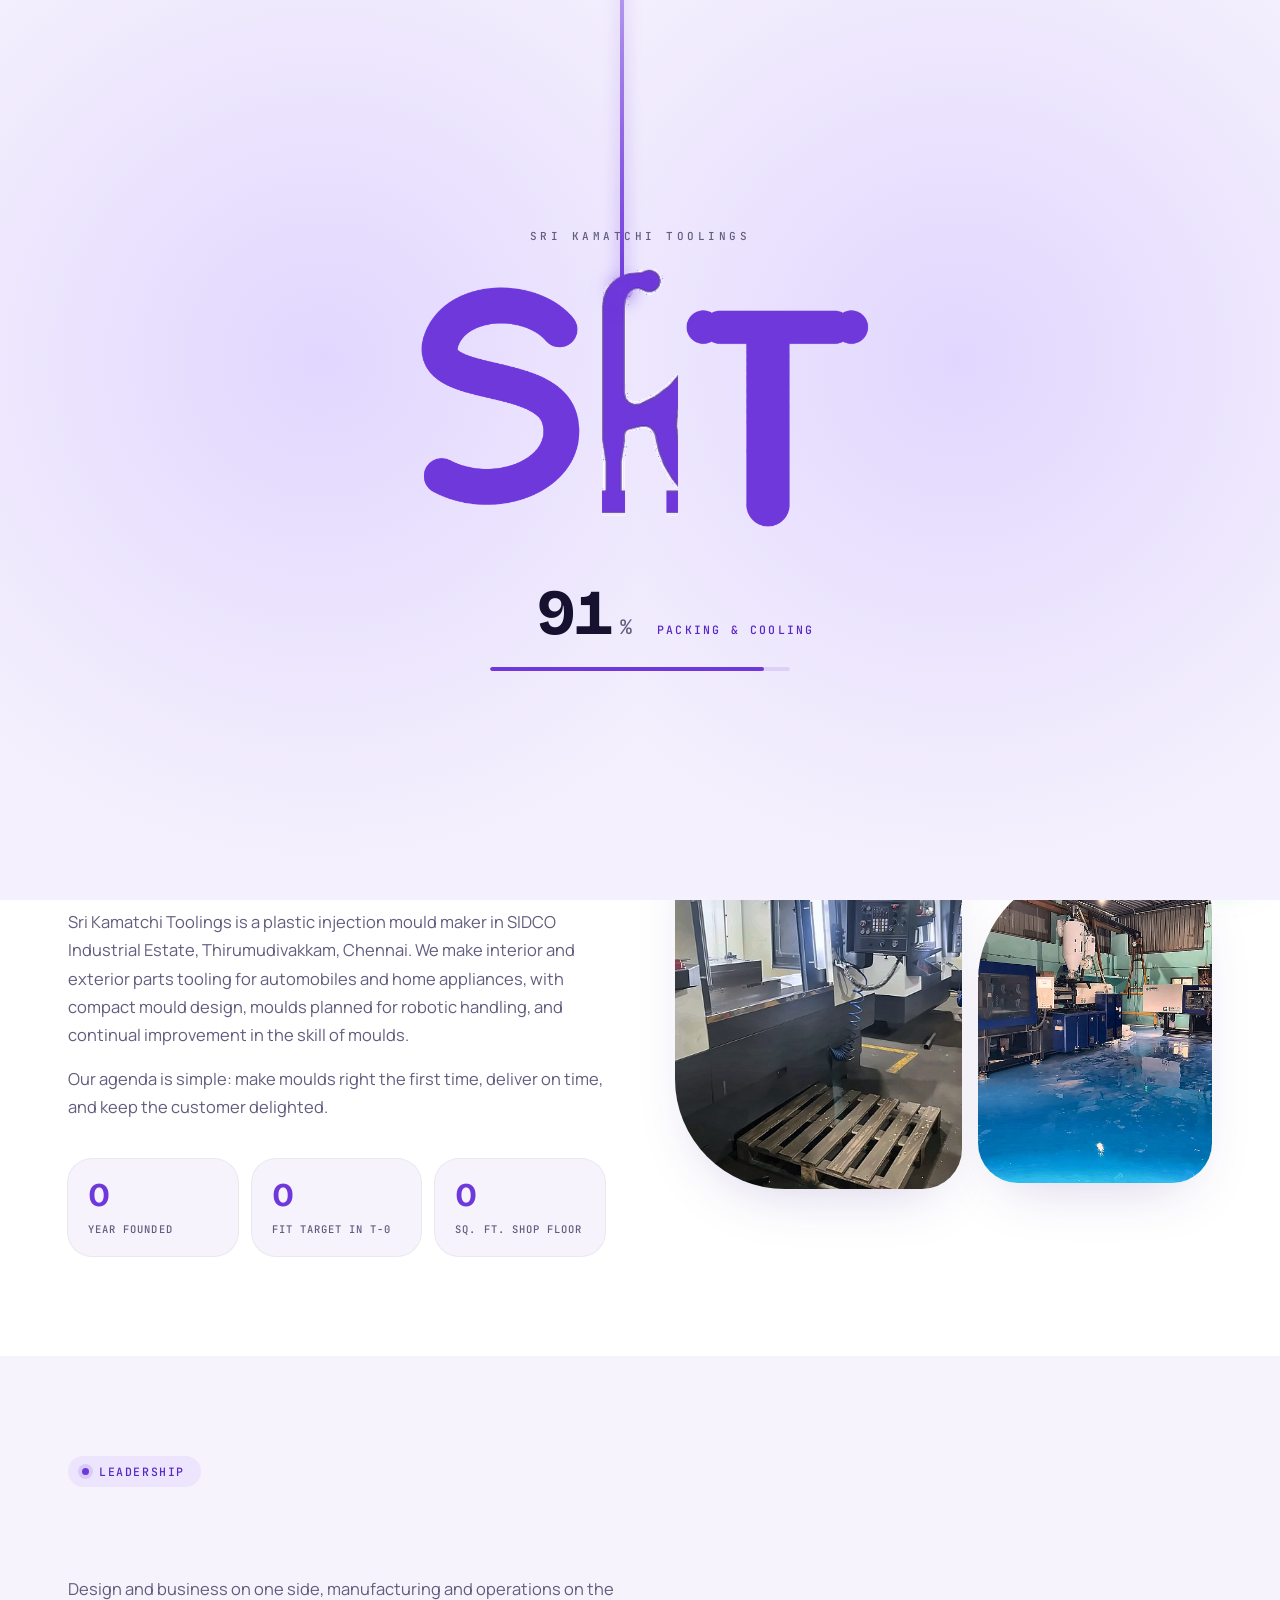
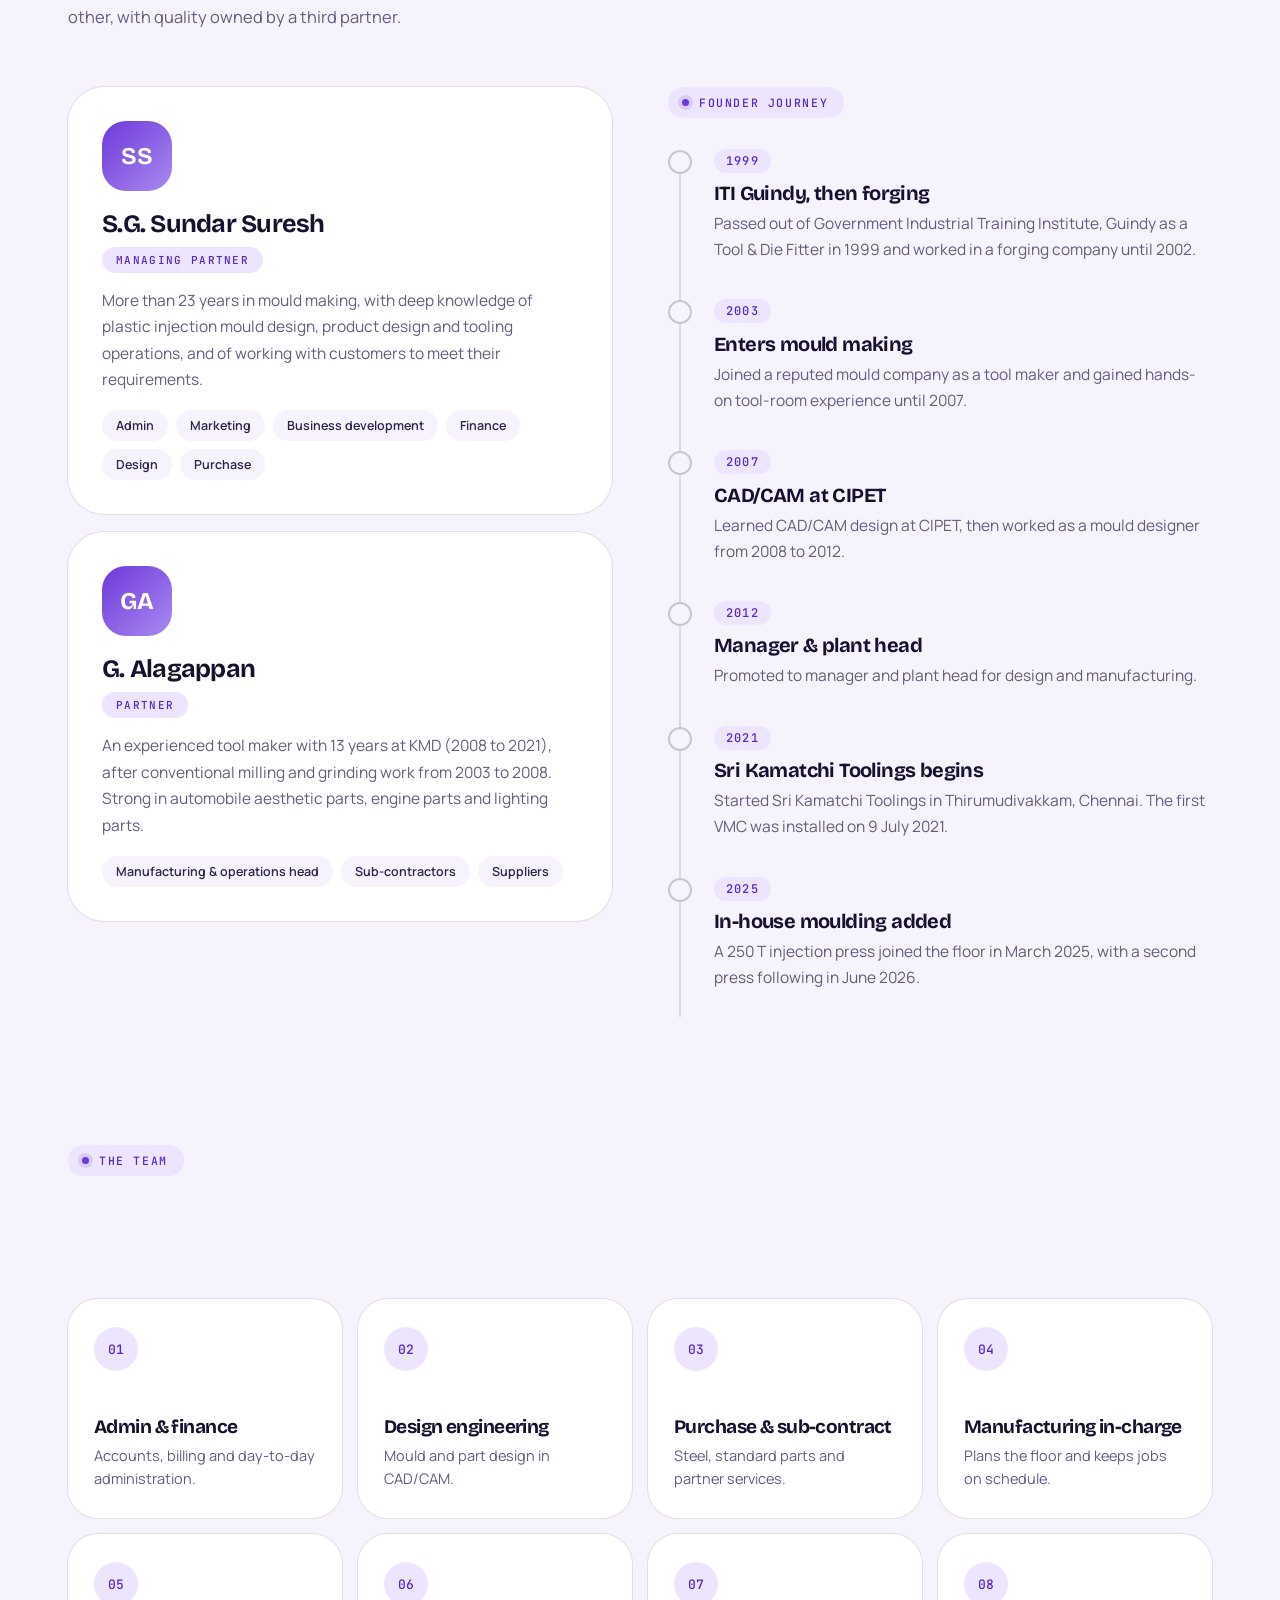
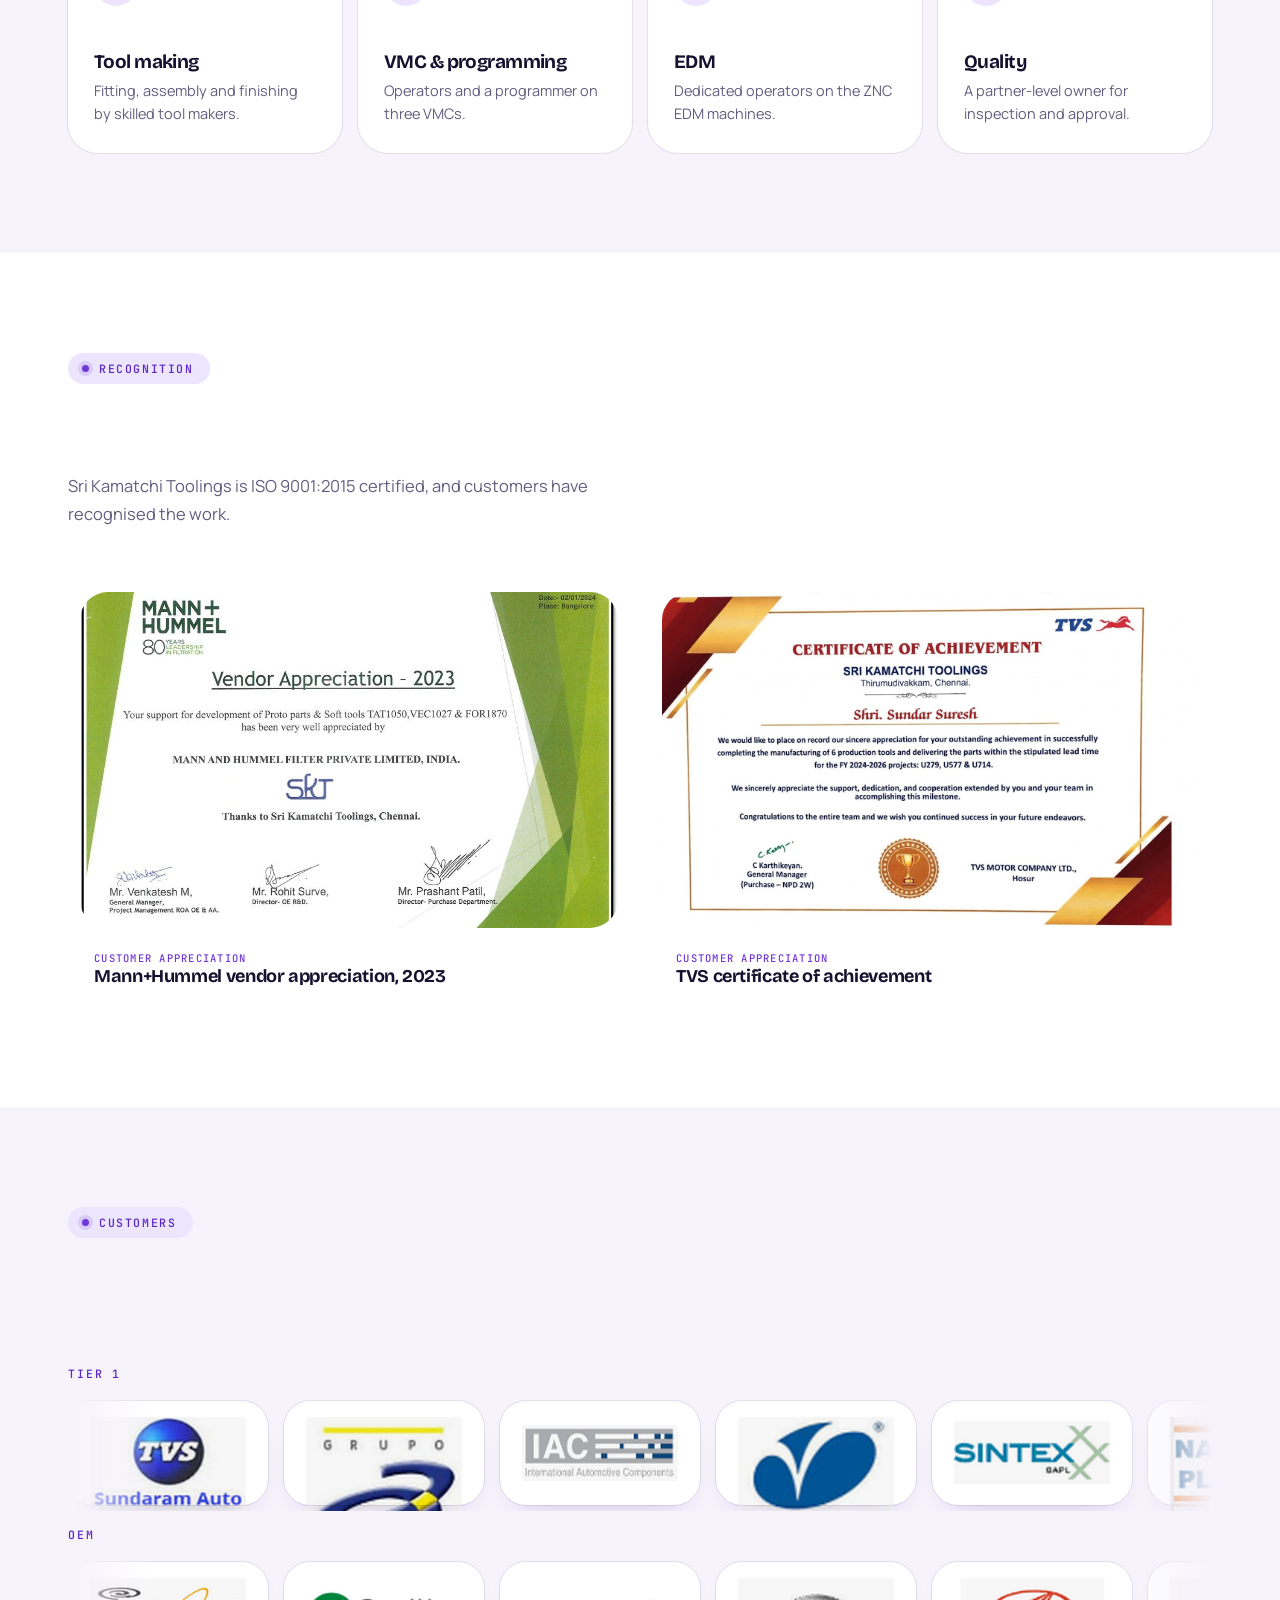
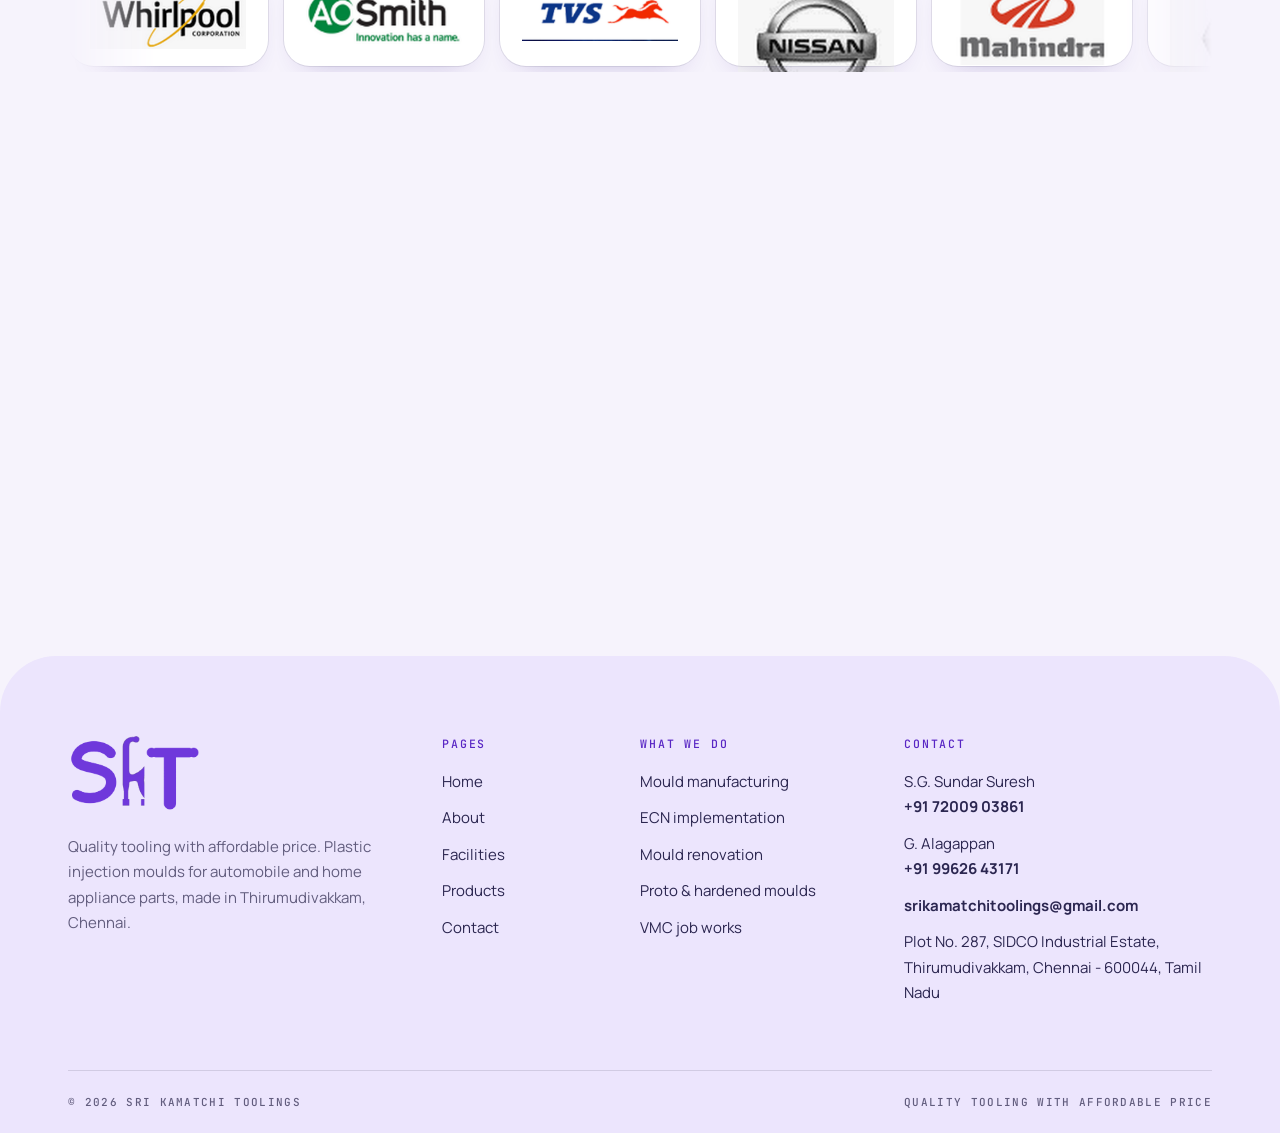
==== about.html @ cf25cf89 "update" ====
<!doctype html><html lang="en"><head><meta charset="utf-8"><meta name="viewport" content="width=device-width,initial-scale=1"><title>About | Sri Kamatchi Toolings</title><meta name="description" content="Meet the partners behind Sri Kamatchi Toolings, a plastic injection mould maker in Thirumudivakkam, Chennai, started in 2021."><meta name="theme-color" content="#f6f3fc"><link rel="icon" href="img/logo.png"><link rel="preload" href="fonts/bricolage.woff2" as="font" type="font/woff2" crossorigin><link rel="preload" href="fonts/manrope.woff2" as="font" type="font/woff2" crossorigin><script>document.documentElement.classList.add('js');try{if(sessionStorage.getItem('skt-seen')==='1')document.documentElement.classList.add('quick')}catch(e){}</script><link rel="stylesheet" href="css/style.css?v=3"></head><body><div id="ld" aria-label="Loading"><div class="lh l"></div><div class="lh r"></div><div class="lc"><div><small>Sri Kamatchi Toolings</small><div class="lgo" aria-hidden="true"><img class="g0" src="img/logo.png" alt=""><img class="g1" src="img/logo.png" alt=""><img class="g2" src="img/logo.png" alt=""><i class="noz"></i></div><div class="rd"><b id="ldn">0</b><span>%</span><em id="ldst">Closing the mould</em></div><div class="bar"><i></i></div></div></div></div><header id="hd"><div class="hd"><a class="logo" href="index.html" aria-label="Sri Kamatchi Toolings home"><img src="img/logo.png" alt="SKT logo" width="67" height="40"><div><b>Sri Kamatchi Toolings</b><small>Plastic injection moulds</small></div></a><nav aria-label="Main"><i class="pill"></i><a href="index.html">Home</a><a href="about.html" class="on">About</a><a href="facilities.html">Facilities</a><a href="products.html">Products</a><a href="contact.html">Contact</a></nav><a class="hcall" href="tel:+917200903861" aria-label="Call +91 72009 03861"><svg viewBox="0 0 24 24" fill="none" stroke="currentColor" stroke-width="1.8" stroke-linecap="round" stroke-linejoin="round" aria-hidden="true"><path d="M22 16.9v3a2 2 0 0 1-2.2 2 19.8 19.8 0 0 1-8.6-3.1 19.5 19.5 0 0 1-6-6A19.8 19.8 0 0 1 2.1 4.2 2 2 0 0 1 4.1 2h3a2 2 0 0 1 2 1.7c.1 1 .4 1.9.7 2.8a2 2 0 0 1-.5 2.1L8 9.9a16 16 0 0 0 6 6l1.3-1.3a2 2 0 0 1 2.1-.4c.9.3 1.8.6 2.8.7a2 2 0 0 1 1.7 2z"/></svg><span>72009 03861</span></a><button class="bg" aria-label="Menu" aria-expanded="false"><i></i><i></i></button></div></header><div id="mm"><a class="mi" href="index.html">Home</a><a class="mi on" href="about.html">About</a><a class="mi" href="facilities.html">Facilities</a><a class="mi" href="products.html">Products</a><a class="mi" href="contact.html">Contact</a><div class="mf">Call <a href="tel:+917200903861">+91 72009 03861</a><br><a href="mailto:srikamatchitoolings@gmail.com">srikamatchitoolings@gmail.com</a></div></div><section class="ph"><div class="wrap"><div><div class="crumb"><a href="index.html">Home</a> / About</div><h1>Tool makers who care about <span class="hl">the first shot.</span></h1><p>Our vision, mission and the people behind every mould.</p></div><div class="p3d" data-scene="mould" aria-hidden="true"></div></div></section><section class="s paper"><div class="wrap two"><div><div class="eb">Who we are</div><h2>Quality tooling with <span class="hl">affordable price.</span></h2><p class="sub">Sri Kamatchi Toolings is a plastic injection mould maker in SIDCO Industrial Estate, Thirumudivakkam, Chennai. We make interior and exterior parts tooling for automobiles and home appliances, with compact mould design, moulds planned for robotic handling, and continual improvement in the skill of moulds.</p><p class="sub">Our agenda is simple: make moulds right the first time, deliver on time, and keep the customer delighted.</p><div class="nums"><div><b data-n="2021">0</b><span>Year founded</span></div><div><b data-n="90" data-s="%">0</b><span>Fit target in T-0</span></div><div><b data-c="1" data-n="2200">0</b><span>Sq. ft. shop floor</span></div></div></div><div class="duo"><img alt="SKT shop floor" loading="lazy" src="img/floor1.jpg"/><img alt="Injection moulding shop floor" loading="lazy" src="img/inj-shop.jpg"/></div></div></section><section class="s"><div class="wrap"><div class="sh"><div class="eb">Leadership</div><h2>Two partners, <span class="hl">one tool room</span></h2><p class="sub">Design and business on one side, manufacturing and operations on the other, with quality owned by a third partner.</p></div><div class="pg"><div><article class="pc"><div class="av">SS</div><h3>S.G. Sundar Suresh</h3><div class="rl">Managing Partner</div><p>More than 23 years in mould making, with deep knowledge of plastic injection mould design, product design and tooling operations, and of working with customers to meet their requirements.</p><div class="tags"><span>Admin</span><span>Marketing</span><span>Business development</span><span>Finance</span><span>Design</span><span>Purchase</span></div></article><article class="pc"><div class="av">GA</div><h3>G. Alagappan</h3><div class="rl">Partner</div><p>An experienced tool maker with 13 years at KMD (2008 to 2021), after conventional milling and grinding work from 2003 to 2008. Strong in automobile aesthetic parts, engine parts and lighting parts.</p><div class="tags"><span>Manufacturing &amp; operations head</span><span>Sub-contractors</span><span>Suppliers</span></div></article></div><div><div class="eb">Founder journey</div><div class="tm"><i class="fillb"></i><div class="ev"><small>1999</small><h4>ITI Guindy, then forging</h4><p>Passed out of Government Industrial Training Institute, Guindy as a Tool &amp; Die Fitter in 1999 and worked in a forging company until 2002.</p></div><div class="ev"><small>2003</small><h4>Enters mould making</h4><p>Joined a reputed mould company as a tool maker and gained hands-on tool-room experience until 2007.</p></div><div class="ev"><small>2007</small><h4>CAD/CAM at CIPET</h4><p>Learned CAD/CAM design at CIPET, then worked as a mould designer from 2008 to 2012.</p></div><div class="ev"><small>2012</small><h4>Manager &amp; plant head</h4><p>Promoted to manager and plant head for design and manufacturing.</p></div><div class="ev"><small>2021</small><h4>Sri Kamatchi Toolings begins</h4><p>Started Sri Kamatchi Toolings in Thirumudivakkam, Chennai. The first VMC was installed on 9 July 2021.</p></div><div class="ev"><small>2025</small><h4>In-house moulding added</h4><p>A 250 T injection press joined the floor in March 2025, with a second press following in June 2026.</p></div></div></div></div></div></section><section class="s" style="padding-top:20px"><div class="wrap"><div class="sh2"><div><div class="eb">The team</div><h2>Key roles that <span class="hl">run the floor</span></h2></div></div><div class="roles"><article class="role"><b>01</b><h4>Admin &amp; finance</h4><p>Accounts, billing and day-to-day administration.</p></article><article class="role"><b>02</b><h4>Design engineering</h4><p>Mould and part design in CAD/CAM.</p></article><article class="role"><b>03</b><h4>Purchase &amp; sub-contract</h4><p>Steel, standard parts and partner services.</p></article><article class="role"><b>04</b><h4>Manufacturing in-charge</h4><p>Plans the floor and keeps jobs on schedule.</p></article><article class="role"><b>05</b><h4>Tool making</h4><p>Fitting, assembly and finishing by skilled tool makers.</p></article><article class="role"><b>06</b><h4>VMC &amp; programming</h4><p>Operators and a programmer on three VMCs.</p></article><article class="role"><b>07</b><h4>EDM</h4><p>Dedicated operators on the ZNC EDM machines.</p></article><article class="role"><b>08</b><h4>Quality</h4><p>A partner-level owner for inspection and approval.</p></article></div></div></section><section class="s paper"><div class="wrap"><div class="sh2"><div><div class="eb">Recognition</div><h2>Certified &amp; <span class="hl">appreciated</span></h2><p class="sub">Sri Kamatchi Toolings is ISO 9001:2015 certified, and customers have recognised the work.</p></div></div><div class="certs"><figure class="cert" data-zoom="img/cert-mh.jpg" style="background:#fff;color:var(--ink)"><img alt="Mann+Hummel vendor appreciation 2023" loading="lazy" src="img/cert-mh.jpg"/><figcaption><small>Customer appreciation</small>Mann+Hummel vendor appreciation, 2023</figcaption></figure><figure class="cert" data-zoom="img/cert-tvs.jpg" style="background:#fff;color:var(--ink)"><img alt="TVS certificate of achievement" loading="lazy" src="img/cert-tvs.jpg"/><figcaption><small>Customer appreciation</small>TVS certificate of achievement</figcaption></figure></div></div></section><section class="s"><div class="wrap"><div class="sh"><div class="eb">Customers</div><h2>Worked with <span class="hl">Tier 1 &amp; OEM</span></h2></div><div class="tier">Tier 1</div><div aria-label="Customer logos" class="lgm r"><div class="lgt"><div class="hf"><div class="lg"><img alt="TVS Sundaram Auto Component" loading="lazy" src="img/c_tvs.png"/></div><div class="lg"><img alt="Grupo Antolin" loading="lazy" src="img/c_antolin.png"/></div><div class="lg"><img alt="International Automotive Components" loading="lazy" src="img/c_iac.png"/></div><div class="lg"><img alt="Varroc" loading="lazy" src="img/c_varroc.png"/></div><div class="lg"><img alt="Sintex" loading="lazy" src="img/c_sintex.png"/></div><div class="lg"><img alt="National Plastics" loading="lazy" src="img/c_national-plastics.png"/></div><div class="lg"><img alt="TVS Sundaram Auto Component" loading="lazy" src="img/c_tvs.png"/></div><div class="lg"><img alt="Grupo Antolin" loading="lazy" src="img/c_antolin.png"/></div><div class="lg"><img alt="International Automotive Components" loading="lazy" src="img/c_iac.png"/></div><div class="lg"><img alt="Varroc" loading="lazy" src="img/c_varroc.png"/></div><div class="lg"><img alt="Sintex" loading="lazy" src="img/c_sintex.png"/></div><div class="lg"><img alt="National Plastics" loading="lazy" src="img/c_national-plastics.png"/></div></div><div aria-hidden="true" class="hf"><div class="lg"><img alt="TVS Sundaram Auto Component" loading="lazy" src="img/c_tvs.png"/></div><div class="lg"><img alt="Grupo Antolin" loading="lazy" src="img/c_antolin.png"/></div><div class="lg"><img alt="International Automotive Components" loading="lazy" src="img/c_iac.png"/></div><div class="lg"><img alt="Varroc" loading="lazy" src="img/c_varroc.png"/></div><div class="lg"><img alt="Sintex" loading="lazy" src="img/c_sintex.png"/></div><div class="lg"><img alt="National Plastics" loading="lazy" src="img/c_national-plastics.png"/></div><div class="lg"><img alt="TVS Sundaram Auto Component" loading="lazy" src="img/c_tvs.png"/></div><div class="lg"><img alt="Grupo Antolin" loading="lazy" src="img/c_antolin.png"/></div><div class="lg"><img alt="International Automotive Components" loading="lazy" src="img/c_iac.png"/></div><div class="lg"><img alt="Varroc" loading="lazy" src="img/c_varroc.png"/></div><div class="lg"><img alt="Sintex" loading="lazy" src="img/c_sintex.png"/></div><div class="lg"><img alt="National Plastics" loading="lazy" src="img/c_national-plastics.png"/></div></div></div></div><div class="tier">OEM</div><div aria-label="Customer logos" class="lgm l"><div class="lgt"><div class="hf"><div class="lg"><img alt="Whirlpool" loading="lazy" src="img/c_whirlpool.png"/></div><div class="lg"><img alt="A. O. Smith" loading="lazy" src="img/c_aosmith.png"/></div><div class="lg"><img alt="TVS Motor" loading="lazy" src="img/c_tvs-horse.png"/></div><div class="lg"><img alt="Nissan" loading="lazy" src="img/c_nissan.png"/></div><div class="lg"><img alt="Mahindra" loading="lazy" src="img/c_mahindra.png"/></div><div class="lg"><img alt="Renault" loading="lazy" src="img/c_renault.png"/></div><div class="lg"><img alt="Whirlpool" loading="lazy" src="img/c_whirlpool.png"/></div><div class="lg"><img alt="A. O. Smith" loading="lazy" src="img/c_aosmith.png"/></div><div class="lg"><img alt="TVS Motor" loading="lazy" src="img/c_tvs-horse.png"/></div><div class="lg"><img alt="Nissan" loading="lazy" src="img/c_nissan.png"/></div><div class="lg"><img alt="Mahindra" loading="lazy" src="img/c_mahindra.png"/></div><div class="lg"><img alt="Renault" loading="lazy" src="img/c_renault.png"/></div></div><div aria-hidden="true" class="hf"><div class="lg"><img alt="Whirlpool" loading="lazy" src="img/c_whirlpool.png"/></div><div class="lg"><img alt="A. O. Smith" loading="lazy" src="img/c_aosmith.png"/></div><div class="lg"><img alt="TVS Motor" loading="lazy" src="img/c_tvs-horse.png"/></div><div class="lg"><img alt="Nissan" loading="lazy" src="img/c_nissan.png"/></div><div class="lg"><img alt="Mahindra" loading="lazy" src="img/c_mahindra.png"/></div><div class="lg"><img alt="Renault" loading="lazy" src="img/c_renault.png"/></div><div class="lg"><img alt="Whirlpool" loading="lazy" src="img/c_whirlpool.png"/></div><div class="lg"><img alt="A. O. Smith" loading="lazy" src="img/c_aosmith.png"/></div><div class="lg"><img alt="TVS Motor" loading="lazy" src="img/c_tvs-horse.png"/></div><div class="lg"><img alt="Nissan" loading="lazy" src="img/c_nissan.png"/></div><div class="lg"><img alt="Mahindra" loading="lazy" src="img/c_mahindra.png"/></div><div class="lg"><img alt="Renault" loading="lazy" src="img/c_renault.png"/></div></div></div></div></div></section><section class="s tight"><div class="wrap"><div class="cta rv"><img class="wm" src="img/logo.png" alt=""><div><h2>Have a part that needs a <span class="out">mould?</span></h2><p>Share your part drawing or sample. We will study it and come back with a compact, robot-ready mould plan.</p></div><div class="bts"><a class="btn wh" href="contact.html">Send an enquiry</a><a class="btn ow" href="tel:+917200903861">+91 72009 03861</a></div></div></div></section><footer><div class="wrap"><div class="fg"><div><a class="logo" href="index.html" aria-label="Sri Kamatchi Toolings home"><img src="img/logo.png" alt="SKT logo" width="131" height="78"></a><p>Quality tooling with affordable price. Plastic injection moulds for automobile and home appliance parts, made in Thirumudivakkam, Chennai.</p></div><div><h4>Pages</h4><ul><li><a href="index.html">Home</a></li><li><a href="about.html">About</a></li><li><a href="facilities.html">Facilities</a></li><li><a href="products.html">Products</a></li><li><a href="contact.html">Contact</a></li></ul></div><div><h4>What we do</h4><ul><li>Mould manufacturing</li><li>ECN implementation</li><li>Mould renovation</li><li>Proto &amp; hardened moulds</li><li>VMC job works</li></ul></div><div><h4>Contact</h4><ul><li>S.G. Sundar Suresh<br><a href="tel:+917200903861">+91 72009 03861</a></li><li>G. Alagappan<br><a href="tel:+919962643171">+91 99626 43171</a></li><li><a href="mailto:srikamatchitoolings@gmail.com">srikamatchitoolings@gmail.com</a></li><li>Plot No. 287, SIDCO Industrial Estate, Thirumudivakkam, Chennai - 600044, Tamil Nadu</li></ul></div></div><div class="fb"><span>&copy; 2026 SRI KAMATCHI TOOLINGS</span><span>QUALITY TOOLING WITH AFFORDABLE PRICE</span></div></div></footer><a class="wa" href="https://wa.me/917200903861" target="_blank" rel="noopener" aria-label="Chat on WhatsApp"><svg viewBox="0 0 24 24" aria-hidden="true"><path d="M20.5 3.5A11.8 11.8 0 0 0 12 0C5.4 0 .1 5.3.1 11.9c0 2.1.5 4.1 1.6 5.9L0 24l6.4-1.7a11.9 11.9 0 0 0 5.6 1.4c6.6 0 11.9-5.3 11.9-11.9 0-3.2-1.2-6.200-3.400-8.300zM12 21.700a9.900 9.900 0 0 1-5-1.400l-.4-.2-3.800 1 1-3.700-.2-.4A9.800 9.800 0 0 1 2.100 12C2.100 6.500 6.500 2.100 12 2.100c2.600 0 5.100 1 6.900 2.900a9.800 9.800 0 0 1 2.900 7c0 5.500-4.400 9.700-9.800 9.700zm5.400-7.300c-.3-.1-1.800-.9-2-1-.3-.1-.5-.1-.7.100-.2.300-.8 1-.9 1.200-.2.200-.3.200-.6.100-.3-.1-1.200-.4-2.300-1.400-.9-.8-1.400-1.700-1.600-2-.2-.3 0-.5.100-.6l.4-.5c.1-.2.200-.3.300-.5.100-.2 0-.4 0-.5l-.9-2.200c-.2-.6-.5-.5-.7-.5h-.6c-.2 0-.5.100-.8.400-.3.300-1 1-1 2.500s1.100 2.900 1.200 3.100c.1.200 2.100 3.200 5.100 4.500 1.800.8 2.500.8 3.400.7.600-.1 1.800-.7 2-1.400.3-.7.300-1.300.2-1.400-.1-.1-.3-.2-.6-.3z"/></svg></a><div id="lb"><span>CLOSE &times;</span><img alt=""></div><script src="js/main.js?v=3"></script><script src="js/three.min.js"></script><script src="js/pg3d.js?v=2"></script></body></html>
---- css/style.css ----
/* =====================================================================
   Sri Kamatchi Toolings  -  "Cavity & Core" design
   Soft lavender-white canvas, deep ink, and the real SKT logo purple.
   Self-hosted fonts: Bricolage Grotesque (headings), Manrope (text), JetBrains Mono (labels).
   No grid / box-pattern backgrounds anywhere.
   ===================================================================== */
@font-face{font-family:"Bricolage Grotesque";src:url(../fonts/bricolage.woff2) format("woff2");font-weight:200 800;font-display:swap}
@font-face{font-family:"Manrope";src:url(../fonts/manrope.woff2) format("woff2");font-weight:200 800;font-display:swap}
@font-face{font-family:"JetBrains Mono";src:url(../fonts/jbmono.woff2) format("woff2");font-weight:500;font-display:swap}

:root{
  --bg:#f6f3fc;--bg2:#eee9fa;--card:#fff;--tint:#ece5fd;--tint2:#e1d6fb;
  --ink:#15112e;--ink2:#2b2650;--mut:#625d7e;--ln:#15112e17;
  --brand:#6f38db;--brand2:#5826c4;--brand3:#a98bf0;--spark:#ffb62e;
  --night:#120e2b;--night2:#1d1745;--night3:#2a2063;
  --hf:"Bricolage Grotesque","Segoe UI",system-ui,sans-serif;
  --bf:"Manrope",system-ui,-apple-system,"Segoe UI",sans-serif;
  --mf:"JetBrains Mono",ui-monospace,Menlo,monospace;
  --ease:cubic-bezier(.7,0,.2,1);--out:cubic-bezier(.16,1,.3,1);
  --r:30px;
  --sh:0 24px 60px -28px #3a1a8a40;
}
*{box-sizing:border-box}
html{scroll-behavior:smooth}
body{margin:0;background:var(--bg);color:var(--ink);font-family:var(--bf);font-size:16px;line-height:1.7;overflow-x:hidden;-webkit-font-smoothing:antialiased;text-rendering:optimizeLegibility}
html.ld-lock,html.ld-lock body{overflow:hidden}
h1,h2,h3,h4{font-family:var(--hf);font-weight:700;margin:0;letter-spacing:-.03em;line-height:1.05}
p{margin:0}img{max-width:100%;display:block}a{color:inherit;text-decoration:none}
button{font-family:inherit}
::selection{background:var(--brand);color:#fff}
.wrap{max-width:1200px;margin:auto;padding:0 28px}
.s{padding:100px 0;position:relative}
.s.tight{padding:60px 0 90px}
.paper{background:#fff}
.hl{color:var(--brand)}
.out{color:var(--spark)}
.sub{max-width:580px;margin-top:16px;color:var(--mut);font-size:16.5px}

/* ---------- section labels + headings ---------- */
.eb{display:inline-flex;align-items:center;gap:10px;padding:8px 16px 8px 14px;margin-bottom:22px;background:var(--tint);color:var(--brand2);border-radius:999px;font:500 11.5px var(--mf);letter-spacing:.14em;text-transform:uppercase}
.eb::before{content:"";width:7px;height:7px;border-radius:50%;background:var(--brand);box-shadow:0 0 0 4px #6f38db26}
.eb b{font-weight:500;color:var(--brand2)}
.eb b::before{content:"/ ";opacity:.5}
h2{font-size:clamp(30px,3.7vw,50px);overflow-wrap:break-word}
.sh{margin-bottom:56px}.sh.c{text-align:center}.sh.c .sub{margin-inline:auto}
.sh2{display:flex;justify-content:space-between;align-items:flex-end;gap:28px;flex-wrap:wrap;margin-bottom:52px}
.lnk{display:inline-flex;align-items:center;gap:10px;padding:13px 22px;border-radius:999px;background:#fff;box-shadow:inset 0 0 0 1.5px var(--ln);font:700 14px var(--bf);transition:background .3s,color .3s,gap .3s,box-shadow .3s}
.lnk:hover{background:var(--ink);color:#fff;gap:16px;box-shadow:none}

/* ---------- buttons ---------- */
.btn{position:relative;isolation:isolate;display:inline-flex;align-items:center;gap:14px;padding:12px 12px 12px 28px;background:var(--brand);color:#fff;font:700 15px var(--bf);border:0;border-radius:999px;cursor:pointer;overflow:hidden;transition:color .35s,transform .25s,box-shadow .35s;box-shadow:0 14px 30px -12px #6f38dbaa}
.btn::before{content:"";position:absolute;inset:0;z-index:-1;background:var(--ink);transform:translateY(101%);transition:transform .5s var(--ease)}
.btn:hover::before{transform:none}
.btn::after{content:"\2197";display:grid;place-items:center;width:36px;height:36px;border-radius:50%;background:#ffffff26;font-size:16px;line-height:1;transition:transform .45s var(--out),background .3s}
.btn:hover::after{transform:rotate(45deg);background:var(--brand)}
.btn:active{transform:scale(.97)}
.btn.gh{background:transparent;color:var(--ink);box-shadow:inset 0 0 0 1.5px #15112e33}
.btn.gh::after{background:var(--tint)}.btn.gh:hover{color:#fff}
.btn.dk{background:var(--ink);color:#fff;box-shadow:none}.btn.dk::before{background:#fff}.btn.dk:hover{color:var(--ink)}
.btn.dk:hover::after{background:var(--brand);color:#fff}
.btn.wh{background:#fff;color:var(--ink);box-shadow:none}.btn.wh::before{background:var(--spark)}.btn.wh::after{background:var(--tint)}
.btn.ow{background:transparent;color:#fff;box-shadow:inset 0 0 0 1.5px #ffffff66}.btn.ow::before{background:#fff}.btn.ow:hover{color:var(--ink)}.btn.ow::after{background:#ffffff26}
.bts{display:flex;flex-wrap:wrap;gap:14px}

/* =====================================================================
   LOADER  -  melt flows out of the gate and fills the SKT cavity
   ===================================================================== */
#ld{position:fixed;inset:0;z-index:999;pointer-events:all;--a:-8}
.quick #ld{--a:108}
#ld .lh{position:absolute;top:0;bottom:0;width:50.2%;background:#f4f0fd;overflow:hidden;transition:transform 1.05s var(--ease)}
#ld .lh.l{left:0}#ld .lh.r{right:0}
#ld .lh::before{content:"";position:absolute;inset:0;background:radial-gradient(60vw 60vw at 50% 40%,#ddd0ff 0,transparent 65%);opacity:.8}
#ld .lh.l::after,#ld .lh.r::after{content:"";position:absolute;top:0;bottom:0;width:3px;background:linear-gradient(180deg,transparent,var(--brand) 30%,var(--brand) 70%,transparent)}
#ld .lh.l::after{right:0}#ld .lh.r::after{left:0}
#ld .lh::after{opacity:0;transition:opacity .3s}#ld.open .lh::after{opacity:1}
#ld .lc{position:absolute;inset:0;display:grid;place-items:center;text-align:center;z-index:2;padding:20px;transition:opacity .45s,transform .9s var(--ease)}
#ld .lc>div{width:100%}
#ld small{display:block;font:500 11px var(--mf);letter-spacing:.32em;text-transform:uppercase;color:var(--mut)}
.lgo{position:relative;width:min(70vw,460px);aspect-ratio:1600/953;margin:26px auto 38px}
.lgo img{position:absolute;inset:0;width:100%;height:100%}
.lgo .g0{opacity:.12}
.lgo .g1{-webkit-mask-image:radial-gradient(circle farthest-corner at 46% 8%,#000 calc(var(--a)*1% - 0%),transparent calc(var(--a)*1% + 8%));mask-image:radial-gradient(circle farthest-corner at 46% 8%,#000 calc(var(--a)*1% - 0%),transparent calc(var(--a)*1% + 8%))}
.lgo .g2{filter:brightness(1.55) saturate(1.2) hue-rotate(-24deg);-webkit-mask-image:radial-gradient(circle farthest-corner at 46% 8%,transparent calc(var(--a)*1% - 11%),#000 calc(var(--a)*1% - 2%),transparent calc(var(--a)*1% + 6%));mask-image:radial-gradient(circle farthest-corner at 46% 8%,transparent calc(var(--a)*1% - 11%),#000 calc(var(--a)*1% - 2%),transparent calc(var(--a)*1% + 6%))}
.lgo .noz{position:absolute;left:46%;bottom:91.5%;width:4px;height:60vh;margin-left:-2px;border-radius:4px;background:linear-gradient(180deg,transparent,var(--brand));transform-origin:50% 100%;animation:noz 1s var(--out) both;filter:drop-shadow(0 0 8px #6f38dbaa)}
.lgo .noz::after{content:"";position:absolute;left:50%;bottom:-4px;width:12px;height:12px;margin-left:-6px;border-radius:50%;background:var(--brand);box-shadow:0 0 0 5px #6f38db33,0 0 18px var(--brand)}
@keyframes noz{from{transform:scaleY(0)}to{transform:scaleY(1)}}
#ld .rd{display:flex;justify-content:center;align-items:baseline;gap:10px 22px;flex-wrap:wrap;color:var(--mut);font:500 11.5px var(--mf);letter-spacing:.2em;text-transform:uppercase}
#ld .rd b{font:700 clamp(40px,7vw,64px) var(--hf);letter-spacing:-.03em;color:var(--ink);line-height:1;min-width:2.3em;text-align:right;font-variant-numeric:tabular-nums}
#ld .rd b+span{margin-left:-14px;font-size:20px}
#ld .rd em{font-style:normal;color:var(--brand2)}
#ld .bar{width:min(300px,64vw);height:4px;border-radius:4px;margin:22px auto 0;background:#6f38db22;overflow:hidden}
#ld .bar i{display:block;height:100%;width:calc((var(--a) + 8)*.862%);max-width:100%;background:var(--brand);border-radius:4px}
#ld.open .lh.l{transform:translateX(-101%)}
#ld.open .lh.r{transform:translateX(101%)}
#ld.open .lc{opacity:0;transform:scale(1.07)}
#ld.gone{display:none}
#ld.quickclose .lh{transition-duration:.7s}
#ld.quickclose .lc{transition-duration:.4s}
.quick #ld .noz{display:none}
.quick #ld .rd,.quick #ld .bar,.quick #ld small{opacity:0}

/* hero intro */
.js .hero .tag,.js .hero h1>span,.js .hero .lead,.js .hero .bts,.js .hero .ro,.js .hero .cav{opacity:0;transform:translateY(34px)}
.ready .hero .tag,.ready .hero h1>span,.ready .hero .lead,.ready .hero .bts,.ready .hero .ro,.ready .hero .cav{opacity:1;transform:none;transition:opacity 1s var(--out),transform 1.1s var(--out)}
.ready .hero .tag{transition-delay:.05s}.ready .hero h1>span:nth-child(1){transition-delay:.15s}.ready .hero h1>span:nth-child(2){transition-delay:.27s}
.ready .hero .lead{transition-delay:.4s}.ready .hero .bts{transition-delay:.5s}.ready .hero .ro{transition-delay:.62s}.ready .hero .cav{transition-delay:.3s}
.js .ph .crumb,.js .ph h1,.js .ph p,.js .ph .p3d{opacity:0;transform:translateY(30px)}
.ready .ph .crumb,.ready .ph h1,.ready .ph p,.ready .ph .p3d{opacity:1;transform:none;transition:opacity 1s var(--out),transform 1.1s var(--out)}
.ready .ph h1{transition-delay:.12s}.ready .ph p{transition-delay:.24s}.ready .ph .p3d{transition-delay:.2s}

/* ---------- header ---------- */
header#hd{position:fixed;left:0;right:0;top:14px;z-index:90;display:flex;justify-content:center;padding:0 16px;transition:transform .55s var(--out)}
header.hide{transform:translateY(-140%)}
.hd{width:min(1180px,100%);display:flex;align-items:center;gap:18px;padding:9px 10px 9px 12px;background:#ffffffd9;-webkit-backdrop-filter:blur(18px) saturate(1.5);backdrop-filter:blur(18px) saturate(1.5);border-radius:999px;box-shadow:0 14px 44px -16px #3a1a8a44,0 0 0 1px #15112e12;transition:background .4s,box-shadow .4s}
header.solid .hd{background:#fffffff2}
.logo{display:flex;align-items:center;gap:12px;flex:none}
.logo img{height:40px;width:auto;aspect-ratio:1600/953}
.logo div{line-height:1.15}
.logo b{display:block;font:700 15.5px var(--hf);letter-spacing:-.01em}
.logo small{display:block;margin-top:3px;font:500 10px var(--mf);letter-spacing:.16em;text-transform:uppercase;color:var(--mut)}
nav{position:relative;display:flex;gap:2px;margin:0 auto}
nav a{position:relative;z-index:1;padding:10px 19px;border-radius:999px;font:700 14.5px var(--bf);color:var(--ink2);transition:color .3s}
nav a.hot{color:#fff}
nav .pill{position:absolute;z-index:0;top:0;bottom:0;left:0;width:0;border-radius:999px;background:var(--ink);transition:transform .55s var(--out),width .55s var(--out),opacity .3s;opacity:0}
.hcall{display:inline-flex;align-items:center;gap:10px;padding:11px 20px;border-radius:999px;background:var(--brand);color:#fff;font:700 14px var(--bf);white-space:nowrap;transition:background .3s}
.hcall:hover{background:var(--ink)}
.hcall svg{width:17px;height:17px}
.bg{display:none;width:46px;height:46px;border:0;border-radius:50%;background:var(--ink);cursor:pointer;position:relative;flex:none}
.bg i{position:absolute;left:14px;right:14px;height:2px;background:#fff;border-radius:2px;transition:transform .4s var(--out),top .4s var(--out)}
.bg i:first-child{top:19px}.bg i:last-child{top:26px}
header.open .bg i:first-child{top:22px;transform:rotate(45deg)}
header.open .bg i:last-child{top:22px;transform:rotate(-45deg)}
#mm{position:fixed;inset:0;z-index:80;background:var(--night);color:#fff;display:flex;flex-direction:column;justify-content:center;padding:100px 34px 40px;clip-path:circle(0 at calc(100% - 44px) 44px);transition:clip-path .8s var(--ease);pointer-events:none}
header.open~#mm,#mm.on{clip-path:circle(150% at calc(100% - 44px) 44px);pointer-events:all}
#mm a.mi{display:block;font:700 clamp(36px,10vw,58px) var(--hf);letter-spacing:-.03em;padding:6px 0;color:#ffffff88;transition:color .3s,transform .4s var(--out)}
#mm a.mi:hover,#mm a.mi.on{color:#fff;transform:translateX(10px)}
#mm .mf{margin-top:34px;padding-top:24px;border-top:1px solid #ffffff22;color:#ffffffaa;font-size:15px}
#mm .mf a{color:#fff;font-weight:700}

/* ---------- misc fixed bits ---------- */
#sp{position:fixed;left:0;top:0;height:3px;width:100%;z-index:95;background:linear-gradient(90deg,var(--brand),var(--brand3),var(--spark));transform-origin:0 50%;transform:scaleX(0);pointer-events:none}
#cur2{position:fixed;left:-18px;top:-18px;width:36px;height:36px;border-radius:50%;border:1.5px solid var(--brand);z-index:96;pointer-events:none;opacity:0;transition:opacity .3s,width .35s var(--out),height .35s var(--out),margin .35s var(--out),background .3s;mix-blend-mode:multiply}
.cur-on #cur2{opacity:.8}
#cur2.big{width:70px;height:70px;margin:-17px 0 0 -17px;background:#6f38db1f}
.wa{position:fixed;right:22px;bottom:22px;z-index:70;width:58px;height:58px;border-radius:50%;background:#25d366;display:grid;place-items:center;box-shadow:0 14px 30px -8px #25d36699;transition:transform .3s var(--out)}
.wa:hover{transform:scale(1.1) rotate(-6deg)}
.wa svg{width:30px;height:30px;fill:#fff}
#lb{position:fixed;inset:0;z-index:150;background:#0e0a22ee;display:none;place-items:center;padding:30px;cursor:zoom-out;-webkit-backdrop-filter:blur(8px);backdrop-filter:blur(8px)}
#lb.on{display:grid}
#lb img{max-width:min(94vw,1200px);max-height:84vh;width:auto;height:auto;object-fit:contain;border-radius:20px;background:#fff;box-shadow:0 30px 80px #000a}
#lb span{position:absolute;top:22px;right:26px;color:#fff;font:500 12px var(--mf);letter-spacing:.2em;padding:10px 18px;border-radius:999px;background:#ffffff1f}

/* ---------- reveal + split heading ---------- */
.js .rv{opacity:0;transform:translateY(34px);transition:opacity .9s var(--out),transform .9s var(--out)}
.js .rv.in{opacity:1;transform:none}
.w{display:inline-block;overflow:hidden;vertical-align:top;padding-bottom:.14em;margin-bottom:-.14em}
.w>span{display:inline-block}
.js .w>span{transform:translateY(112%);transition:transform .95s var(--out);transition-delay:calc(var(--i)*55ms)}
.js .wi .w>span{transform:none}

/* =====================================================================
   HERO
   ===================================================================== */
.hero{position:relative;min-height:100svh;padding:130px 0 70px;display:flex;align-items:center;overflow:hidden;background:radial-gradient(820px 620px at 86% 14%,#d9c8ff 0,transparent 62%),radial-gradient(680px 520px at 0 100%,#e9defd 0,transparent 62%),var(--bg)}
.hero .wrap{display:grid;grid-template-columns:1.05fr .95fr;gap:50px;align-items:center;width:100%}
.hero .tag{display:inline-flex;align-items:center;gap:10px;padding:9px 18px 9px 14px;border-radius:999px;background:#fff;box-shadow:0 0 0 1px var(--ln);font:500 11.5px var(--mf);letter-spacing:.12em;text-transform:uppercase;color:var(--ink2)}
.hero .tag i{width:8px;height:8px;border-radius:50%;background:var(--brand);box-shadow:0 0 0 0 #6f38db88;animation:pu 2.2s infinite}
@keyframes pu{70%,100%{box-shadow:0 0 0 10px #6f38db00}}
.hero h1{margin-top:26px;font-size:clamp(42px,5.7vw,80px);line-height:.98;letter-spacing:-.045em}
.hero h1 span{display:block}
.hero h1 .hl{position:relative;display:inline-block}
.hero h1 .hl svg{position:absolute;left:-2%;bottom:-.16em;width:104%;height:.3em;overflow:visible}
.hero h1 .hl path{fill:none;stroke:var(--spark);stroke-width:7;stroke-linecap:round;stroke-dasharray:420;stroke-dashoffset:420}
.ready .hero h1 .hl path{animation:draw 1.2s .9s var(--out) forwards}
@keyframes draw{to{stroke-dashoffset:0}}
.hero .lead{max-width:520px;margin-top:28px;font-size:17.5px;color:var(--mut)}
.hero .bts{margin-top:34px}
.ro{display:grid;grid-template-columns:repeat(4,auto);justify-content:start;gap:0;margin-top:48px}
.ro>div{padding:0 28px;border-left:1px solid var(--ln)}
.ro>div:first-child{padding-left:0;border:0}
.ro b{display:block;font:700 clamp(30px,3.2vw,42px) var(--hf);letter-spacing:-.04em;line-height:1}
.ro span{display:block;margin-top:8px;font:500 10.5px var(--mf);letter-spacing:.12em;text-transform:uppercase;color:var(--mut);max-width:110px;line-height:1.5}

.cav{position:relative;max-width:580px;width:100%;margin-left:auto}
.stage{position:relative;aspect-ratio:1/1.04;border-radius:46px;overflow:hidden;isolation:isolate;background:radial-gradient(circle at 50% 36%,#43309a 0,#1f1550 50%,#120c30 100%);box-shadow:0 60px 100px -50px #2c0f80cc,inset 0 0 0 1px #ffffff1a}
.stage .seam{position:absolute;left:50%;top:0;bottom:0;width:1px;background:linear-gradient(180deg,transparent,#cbb8ff77 25%,#cbb8ff77 75%,transparent);z-index:0}
.stage .seam::before,.stage .seam::after{content:"+";position:absolute;left:-8px;color:#cbb8ffaa;font:500 16px var(--mf);line-height:1}
.stage .seam::before{top:24px}.stage .seam::after{bottom:24px}
.stage .rg{position:absolute;left:50%;top:44%;border-radius:50%;transform:translate(-50%,-50%);z-index:0}
.stage .rg.a{width:78%;aspect-ratio:1;border:1px dashed #ffffff33;animation:spin 50s linear infinite}
.stage .rg.b{width:58%;aspect-ratio:1;border:1px solid #ffffff14}
.stage .rg.c{width:94%;aspect-ratio:1;border:1px solid #ffffff0d}
@keyframes spin{to{transform:translate(-50%,-50%) rotate(360deg)}}
.stage .pt{position:absolute;inset:17% 8% 24% 8%;perspective:1000px;transform-style:preserve-3d;transition:transform .5s var(--out);z-index:1}
.stage .pt img{position:absolute;left:50%;top:50%;width:86%;height:86%;object-fit:contain;transform:translate(-50%,-34%) scale(.82);opacity:0;filter:drop-shadow(0 34px 30px #00000070);transition:opacity .6s,transform 1s var(--out)}
.stage .pt img.on{opacity:1;transform:translate(-50%,-50%) scale(1)}
.stage .pt img.out{opacity:0;transform:translate(-50%,-70%) scale(.9);transition:opacity .45s,transform .7s var(--ease)}
.stage .cap{position:absolute;left:30px;top:28px;z-index:3;color:#fff}
.stage .cap em{display:inline-block;padding:6px 12px;border-radius:999px;background:#ffffff1c;font:500 10.5px var(--mf);font-style:normal;letter-spacing:.14em;text-transform:uppercase;color:#d9ccff}
.stage .cap b{display:block;margin-top:10px;font:700 22px var(--hf);letter-spacing:-.02em}
.stage .ix{position:absolute;right:30px;top:28px;z-index:3;color:#fff;text-align:right;font:700 28px var(--hf);line-height:1}
.stage .ix span{font:500 11px var(--mf);color:#ffffff88;letter-spacing:.1em;margin-left:4px}
.stage .dock{position:absolute;left:50%;bottom:26px;transform:translateX(-50%);z-index:3;display:flex;gap:10px;padding:10px;border-radius:999px;background:#ffffff14;-webkit-backdrop-filter:blur(10px);backdrop-filter:blur(10px);box-shadow:inset 0 0 0 1px #ffffff1f}
.th{width:58px;height:58px;padding:0;border:0;border-radius:50%;background:#ffffff1a;cursor:pointer;display:grid;place-items:center;transition:background .35s,transform .45s var(--out)}
.th img{width:76%;height:76%;object-fit:contain}
.th:hover{transform:translateY(-5px)}
.th.on{background:#fff;transform:translateY(-8px) scale(1.06);box-shadow:0 12px 24px -8px #000a}
.bdg{position:absolute;z-index:4;display:flex;align-items:center;gap:12px;padding:12px 18px 12px 14px;border-radius:20px;background:#fff;box-shadow:0 22px 44px -16px #2a0f7a66;animation:bob 6s ease-in-out infinite}
.bdg i{display:grid;place-items:center;width:38px;height:38px;border-radius:12px;background:var(--tint);color:var(--brand)}
.bdg i svg{width:20px;height:20px}
.bdg small{display:block;font:500 9.5px var(--mf);letter-spacing:.14em;text-transform:uppercase;color:var(--mut);line-height:1.2}
.bdg b{display:block;font:700 14.5px var(--hf);line-height:1.2;margin-top:3px;letter-spacing:-.01em}
.bdg.b1{left:-34px;top:30%}
.bdg.b2{right:-26px;bottom:24%;animation-delay:-3s}
@keyframes bob{50%{transform:translateY(-10px)}}

/* ---------- kinetic marquee ---------- */
.mq{overflow:hidden;white-space:nowrap;padding:26px 0;background:#fff;border-block:1px solid var(--ln)}
.mq .tr{display:inline-flex;will-change:transform}
.mq span{display:inline-flex;align-items:center;gap:44px;padding-right:44px;font:700 clamp(34px,4.6vw,62px) var(--hf);letter-spacing:-.04em;line-height:1.1}
.mq span:nth-child(even){color:#c3adf5}
.mq span::after{content:"";width:.34em;height:.34em;background:var(--brand);border-radius:50% 50% 50% 0;transform:rotate(-45deg);flex:none}
.mq span:nth-child(3n)::after{background:var(--spark)}

/* =====================================================================
   PROMISE  -  accordion panels
   ===================================================================== */
.acc{display:flex;gap:16px;height:500px}
.ac{position:relative;flex:1;border-radius:36px;background:#fff;box-shadow:0 0 0 1px var(--ln);overflow:hidden;cursor:pointer;transition:flex .85s var(--out),background .5s,color .5s,box-shadow .5s}
.ac.on{flex:3;background:var(--night);color:#fff;box-shadow:0 40px 70px -40px #2a0f7acc;cursor:default}
.ac::before{content:"";position:absolute;right:-120px;top:-120px;width:340px;height:340px;border-radius:50%;background:radial-gradient(closest-side,#7c4cf0aa,transparent);opacity:0;transition:opacity .6s}
.ac.on::before{opacity:1}
.ac .vt{position:absolute;left:0;right:0;bottom:30px;display:flex;flex-direction:column;align-items:center;gap:18px;transition:opacity .35s}
.ac .vt span{writing-mode:vertical-rl;transform:rotate(180deg);font:700 26px var(--hf);letter-spacing:-.02em;color:var(--ink)}
.ac .vt i{display:grid;place-items:center;width:52px;height:52px;border-radius:50%;background:var(--tint);color:var(--brand)}
.ac .vt svg,.ac .ic svg{width:24px;height:24px}
.ac.on .vt{opacity:0;pointer-events:none}
.ac .bd{position:absolute;left:0;top:0;width:min(100%,640px);height:100%;padding:38px 42px;opacity:0;transform:translateX(26px);transition:opacity .4s,transform .6s var(--out);pointer-events:none}
.ac.on .bd{opacity:1;transform:none;transition-delay:.3s;pointer-events:all}
.ac .ic{display:grid;place-items:center;width:56px;height:56px;border-radius:18px;background:#ffffff1c;color:var(--brand3);margin-bottom:22px}
.ac h3{font-size:30px}
.ac .q{margin:14px 0 22px;font:600 19px/1.4 var(--hf);letter-spacing:-.015em;color:var(--brand3)}
.ac ul{list-style:none;margin:0;padding:0;display:grid;gap:11px}
.ac li{position:relative;padding-left:30px;color:#ffffffc4;font-size:15.5px;line-height:1.55}
.ac li::before{content:"";position:absolute;left:0;top:5px;width:16px;height:16px;border-radius:50%;background:#ffffff1a url("data:image/svg+xml,%3Csvg xmlns='http://www.w3.org/2000/svg' viewBox='0 0 16 16'%3E%3Cpath d='m4.5 8.3 2.3 2.3 4.7-4.9' fill='none' stroke='%23c9b6ff' stroke-width='1.8' stroke-linecap='round' stroke-linejoin='round'/%3E%3C/svg%3E") center/contain no-repeat}

/* =====================================================================
   ABOUT intro (collage) + shared "two column"
   ===================================================================== */
.two{display:grid;grid-template-columns:1fr 1fr;gap:70px;align-items:center}
.two.top{align-items:start}
.collage{position:relative;padding:0 0 70px}
.collage .c1{width:78%;aspect-ratio:4/4.6;object-fit:cover;border-radius:40px 40px 40px 120px;box-shadow:var(--sh)}
.collage .c2{position:absolute;right:0;bottom:0;width:50%;aspect-ratio:1;object-fit:cover;border-radius:120px 36px 36px 36px;border:10px solid var(--bg);box-shadow:var(--sh)}
.paper .collage .c2{border-color:#fff}
.badge{position:absolute;left:62%;top:-4%;width:150px;height:150px;border-radius:50%;background:var(--brand);color:#fff;display:grid;place-items:center;box-shadow:0 20px 40px -14px #6f38dbcc}
.badge svg{position:absolute;inset:0;width:100%;height:100%;animation:spin2 24s linear infinite}
.badge text{font:500 10.4px var(--mf);letter-spacing:.2em;fill:#fff;text-transform:uppercase}
.badge b{position:relative;font:700 38px var(--hf);letter-spacing:-.04em;line-height:1}
.badge b sup{font-size:.5em;vertical-align:top;margin-left:1px}
@keyframes spin2{to{transform:rotate(360deg)}}
.nums{display:grid;grid-template-columns:repeat(3,1fr);gap:14px;margin-top:38px}
.nums div{padding:20px 20px 18px;border-radius:24px;background:#fff;box-shadow:0 0 0 1px var(--ln)}
.paper .nums div{background:var(--bg)}
.nums b{display:block;font:700 clamp(26px,2.6vw,36px) var(--hf);letter-spacing:-.04em;line-height:1;color:var(--brand)}
.nums span{display:block;margin-top:10px;font:500 10.5px var(--mf);letter-spacing:.1em;text-transform:uppercase;color:var(--mut);line-height:1.5}
.duo{display:grid;grid-template-columns:1.1fr .9fr;gap:16px;align-items:start}
.duo img{width:100%;object-fit:cover;box-shadow:var(--sh)}
.duo img:nth-child(1){aspect-ratio:3/4;border-radius:40px 40px 40px 110px}
.duo img:nth-child(2){aspect-ratio:3/4;margin-top:64px;border-radius:110px 40px 40px 40px}

/* ---------- numbers bento ---------- */
.bnt{display:grid;grid-template-columns:repeat(4,1fr);grid-auto-rows:minmax(190px,auto);gap:16px}
.bt{position:relative;border-radius:34px;padding:28px 30px;display:flex;flex-direction:column;justify-content:space-between;overflow:hidden;background:#fff;box-shadow:0 0 0 1px var(--ln);transition:transform .6s var(--out),box-shadow .6s}
.bt:hover{transform:translateY(-6px);box-shadow:0 30px 50px -28px #3a1a8a55,0 0 0 1px var(--ln)}
.bt b{display:block;font:700 clamp(46px,5.6vw,84px) var(--hf);letter-spacing:-.05em;line-height:.95}
.bt b sup{font-size:.4em;vertical-align:top;margin-left:2px;letter-spacing:0}
.bt span{display:block;font:500 11px var(--mf);letter-spacing:.12em;text-transform:uppercase;line-height:1.5}
.bt p{font-size:14.5px;line-height:1.55;margin-top:6px;opacity:.78;max-width:280px}
.bt.w2{grid-column:span 2}.bt.h2{grid-row:span 2}
.bt.pu{background:var(--brand);color:#fff}
.bt.nk{background:var(--night);color:#fff}
.bt.tn{background:var(--tint)}
.bt.am{background:var(--spark)}
.bt .wmk{position:absolute;right:-30px;top:26px;width:58%;filter:brightness(0) invert(1);opacity:.14;transform:rotate(-6deg);transition:transform .8s var(--out)}
.bt:hover .wmk{transform:rotate(-2deg) scale(1.04)}
.bt .deco{position:absolute;right:-34px;bottom:-40px;width:200px;height:200px;border-radius:50%;border:34px solid #ffffff14}
.bt.tn .deco,.bt.am .deco{border-color:#15112e0d}

/* =====================================================================
   FLOW (pinned 3D mould)
   ===================================================================== */
#flow{height:430vh;position:relative;margin:0 14px;border-radius:56px;overflow:clip;background:radial-gradient(900px 600px at 78% 40%,#3b2a8f 0,transparent 62%),linear-gradient(180deg,var(--night),#0c0820);color:#fff}
#flow .pin{position:sticky;top:0;height:100vh;overflow:hidden;display:flex;align-items:center}
#flow .wrap{display:grid;grid-template-columns:.85fr 1.15fr;gap:40px;align-items:center;width:100%;position:relative}
#flow .eb{background:#ffffff1a;color:#d9ccff}#flow .eb::before{background:var(--brand3);box-shadow:0 0 0 4px #a98bf033}
#flow h2{color:#fff}#flow .hl{color:var(--brand3)}
.stps{margin-top:34px;display:grid}
.stp{display:grid;grid-template-columns:54px 1fr;gap:2px 14px;padding:18px 0;border-bottom:1px solid #ffffff1f;opacity:.38;transition:opacity .5s,transform .5s var(--out)}
.stp b{grid-row:span 2;display:grid;place-items:center;width:42px;height:42px;border-radius:50%;background:#ffffff14;font:500 13px var(--mf);color:#d9ccff;transition:background .4s,color .4s}
.stp h4{font-size:20px;align-self:center}
.stp p{max-height:0;overflow:hidden;color:#ffffffb0;font-size:15.5px;transition:max-height .6s var(--ease)}
.stp.on{opacity:1;transform:translateX(8px)}.stp.on p{max-height:140px;padding-top:6px}
.stp.on b{background:var(--brand);color:#fff}
.pbar{height:4px;border-radius:4px;background:#ffffff1c;margin-top:26px;overflow:hidden}
.pbar i{display:block;height:100%;width:calc(var(--p,0)*100%);background:linear-gradient(90deg,var(--brand),var(--brand3),var(--spark));border-radius:4px}
.mv{position:relative}
.mv canvas{display:block;width:100%;height:min(68vh,600px);outline:0}
.mv .state{text-align:center;margin-top:6px;font:500 11.5px var(--mf);letter-spacing:.22em;text-transform:uppercase;color:#ffffff99}
.mv .state b{color:var(--spark);font-weight:500}
.m3l{position:absolute;left:0;top:0;padding:6px 12px;border-radius:999px;font:500 10px var(--mf);letter-spacing:.12em;text-transform:uppercase;color:#fff;background:#ffffff1f;-webkit-backdrop-filter:blur(6px);backdrop-filter:blur(6px);box-shadow:inset 0 0 0 1px #ffffff2e;white-space:nowrap;pointer-events:none;will-change:transform,opacity}
.m3l::after{content:"";position:absolute;left:50%;top:100%;width:1px;height:16px;background:#ffffff66}
.mv svg{width:100%;height:auto;overflow:visible}
.mv .lab{font:500 11px var(--mf);letter-spacing:.14em;text-transform:uppercase;fill:#d9ccff}
.mv .ls{stroke:#d9ccff;stroke-width:1}

/* =====================================================================
   SERVICES bento
   ===================================================================== */
.rows{display:grid;grid-template-columns:repeat(4,1fr);grid-auto-rows:minmax(250px,auto);gap:16px}
.row{--mx:50%;--my:50%;position:relative;display:flex;flex-direction:column;padding:30px;border-radius:34px;background:#fff;box-shadow:0 0 0 1px var(--ln);overflow:hidden;isolation:isolate;transition:color .5s,transform .6s var(--out),box-shadow .6s}
.row::before{content:"";position:absolute;inset:0;z-index:-1;background:var(--night);opacity:0;transition:opacity .5s}
.row::after{content:"";position:absolute;inset:0;z-index:-1;background:radial-gradient(360px circle at var(--mx) var(--my),#7c4cf055,transparent 70%);opacity:0;transition:opacity .5s}
.row:hover{color:#fff;transform:translateY(-6px);box-shadow:0 34px 60px -30px #2a0f7acc}
.row:hover::before,.row:hover::after{opacity:1}
.row .ic{display:grid;place-items:center;width:58px;height:58px;border-radius:20px;background:var(--tint);color:var(--brand);transition:background .4s,color .4s,transform .6s var(--out)}
.row .ic svg{width:28px;height:28px}
.row:hover .ic{background:var(--brand);color:#fff;transform:rotate(-8deg) scale(1.06)}
.row h3{margin-top:auto;font-size:23px}
.row p{margin-top:10px;font-size:15px;line-height:1.6;color:var(--mut);transition:color .4s}
.row:hover p{color:#ffffffbb}
.row .ar{position:absolute;right:24px;top:28px;display:grid;place-items:center;width:42px;height:42px;border-radius:50%;box-shadow:inset 0 0 0 1.5px var(--ln);transition:background .4s,transform .5s var(--out),box-shadow .4s}
.row .ar svg{width:18px;height:18px}
.row:hover .ar{background:var(--spark);color:var(--ink);transform:rotate(-45deg);box-shadow:none}
.row.big{grid-column:span 2;grid-row:span 2;background:var(--brand);color:#fff;box-shadow:none}
.row.big .ic{background:#ffffff26;color:#fff;width:68px;height:68px}
.row.big h3{font-size:clamp(30px,3.4vw,44px)}
.row.big p{color:#ffffffcc;font-size:16.5px;max-width:420px}
.row.big .deco{position:absolute;right:-30px;top:96px;width:330px;max-width:60%;opacity:.5;z-index:-1;transition:transform .8s var(--out),opacity .5s}
.row.big:hover .deco{transform:translateY(-10px) rotate(-3deg);opacity:.8}
.row.wide{grid-column:span 2;grid-row:auto;min-height:230px}

/* =====================================================================
   MACHINES (HMI)
   ===================================================================== */
.hmi{display:grid;grid-template-columns:280px 1fr;gap:20px;align-items:start}
.mlist{display:flex;flex-direction:column;gap:10px}
.mlist button{all:unset;box-sizing:border-box;cursor:pointer;display:flex;flex-direction:column;gap:3px;padding:18px 22px;border-radius:24px;background:#fff;box-shadow:0 0 0 1px var(--ln);font:700 17px var(--hf);letter-spacing:-.02em;color:var(--ink);transition:background .4s,color .4s,transform .5s var(--out),box-shadow .4s}
.mlist button small{font:500 10px var(--mf);letter-spacing:.14em;text-transform:uppercase;color:var(--brand)}
.mlist button:hover{transform:translateX(6px);box-shadow:0 0 0 1.5px var(--brand3)}
.mlist button.on{background:var(--ink);color:#fff;transform:translateX(12px);box-shadow:none}
.mlist button.on small{color:var(--brand3)}
.mp{display:none;border-radius:40px;background:#fff;box-shadow:0 0 0 1px var(--ln),var(--sh);overflow:hidden;grid-template-columns:1.02fr 1fr}
.mp.on{display:grid;animation:mpin .7s var(--out)}
@keyframes mpin{from{opacity:0;transform:translateY(22px)}to{opacity:1;transform:none}}
.mp .im{position:relative;min-height:470px;overflow:hidden;background:var(--tint)}
.mp .im img{position:absolute;inset:0;width:100%;height:100%;object-fit:cover;transition:transform 1.4s var(--out)}
.mp:hover .im img{transform:scale(1.05)}
.mp .im .st,.ph2 .st{position:absolute;left:18px;top:18px;padding:8px 16px;border-radius:999px;background:#ffffffee;color:var(--brand2);font:500 11px var(--mf);letter-spacing:.14em;text-transform:uppercase;box-shadow:0 8px 20px -8px #0005}
.mp .bd{padding:38px 38px 34px}
.mp .scr{display:inline-flex;align-items:center;gap:10px;padding:8px 14px;border-radius:999px;background:var(--night);color:#d9ccff;font:500 10.5px var(--mf);letter-spacing:.14em;text-transform:uppercase;margin-bottom:18px}
.mp .scr::before{content:"";width:8px;height:8px;border-radius:50%;background:var(--spark);box-shadow:0 0 10px var(--spark);animation:pu2 1.8s infinite}
@keyframes pu2{50%{opacity:.35}}
.mp h3{font-size:clamp(26px,2.6vw,36px)}
.by{margin:8px 0 16px;font:500 11.5px var(--mf);letter-spacing:.12em;text-transform:uppercase;color:var(--brand)}
.nt{color:var(--mut);font-size:15.5px;margin-bottom:22px}
.ax{display:grid;gap:12px;margin-bottom:20px;padding:18px 20px;border-radius:22px;background:var(--bg)}
.ax div{display:grid;grid-template-columns:22px 1fr 86px;gap:12px;align-items:center;font:500 12.5px var(--mf)}
.ax b{color:var(--brand2)}
.ax em{display:block;height:8px;border-radius:8px;background:#6f38db1f;position:relative;overflow:hidden}
.ax em i{position:absolute;inset:0;border-radius:8px;background:linear-gradient(90deg,var(--brand),var(--brand3));transform-origin:left;transform:scaleX(0);transition:transform 1.4s var(--out)}
.mp.on .ax em i,.ax.go em i{transform:scaleX(var(--w))}
.ax span{text-align:right;color:var(--ink);font-variant-numeric:tabular-nums}
.sp{display:grid;grid-template-columns:1fr 1fr;gap:8px}
.sp div{padding:12px 16px;border-radius:16px;background:var(--bg)}
.sp small{display:block;font:500 9.5px var(--mf);letter-spacing:.12em;text-transform:uppercase;color:var(--mut)}
.sp b{display:block;font:700 14.5px var(--bf);color:var(--ink);margin-top:2px}
.sp .wide{grid-column:span 2}

/* =====================================================================
   PARTS gallery
   ===================================================================== */
.pw{display:grid;grid-template-columns:repeat(4,1fr);gap:16px}
.pt2{position:relative;margin:0;aspect-ratio:1/1.08;border-radius:32px;background:radial-gradient(circle at 50% 38%,#fff 0,#efe8fd 60%,#e3d8fb 100%);box-shadow:0 0 0 1px var(--ln);overflow:hidden;cursor:zoom-in;transition:background .5s,transform .6s var(--out),box-shadow .6s}
.pt2 img{position:absolute;inset:6% 9% 27% 9%;width:82%;height:67%;object-fit:contain;filter:drop-shadow(0 20px 18px #2a0f7a40);transition:transform .8s var(--out)}
.pt2 img.raw{inset:0;width:100%;height:100%;object-fit:cover;filter:none}
.pt2 .cp,.pt2 figcaption{position:absolute;left:14px;right:14px;bottom:14px;padding:12px 16px;border-radius:20px;background:#ffffffe6;-webkit-backdrop-filter:blur(8px);backdrop-filter:blur(8px);font:700 14.5px/1.25 var(--hf);letter-spacing:-.01em;box-shadow:0 10px 24px -14px #0006;transition:background .4s,color .4s}
.pt2 .cp small{display:block;margin-bottom:3px;font:500 9.5px var(--mf);letter-spacing:.12em;text-transform:uppercase;color:var(--brand)}
.pt2:hover{background:radial-gradient(circle at 50% 38%,#8d62f0 0,#6f38db 60%,#4f1fb5 100%);transform:translateY(-8px);box-shadow:0 36px 56px -30px #4f1fb5cc}
.pt2:hover img:not(.raw){transform:scale(1.1) rotate(-4deg)}
.pt2:hover img.raw{transform:scale(1.06)}
.pt2:hover .cp{background:var(--ink);color:#fff}.pt2:hover .cp small{color:var(--brand3)}
.pt2.hid{display:none}
.filt{display:flex;flex-wrap:wrap;gap:10px;margin-bottom:34px}
.filt button{all:unset;box-sizing:border-box;cursor:pointer;padding:12px 22px;border-radius:999px;background:#fff;box-shadow:0 0 0 1px var(--ln);font:700 14px var(--bf);color:var(--ink2);transition:background .3s,color .3s,box-shadow .3s}
.filt button:hover{box-shadow:0 0 0 1.5px var(--brand3)}
.filt button.on{background:var(--ink);color:#fff;box-shadow:none}
.filt sup{font:500 10px var(--mf);margin-left:6px;opacity:.6}

/* =====================================================================
   CUSTOMERS (two opposite marquees, full colour)
   ===================================================================== */
.tier{margin:0 0 14px;font:500 11.5px var(--mf);letter-spacing:.16em;text-transform:uppercase;color:var(--brand2)}
.lgm{overflow:hidden;margin-bottom:16px;padding:6px 0;-webkit-mask-image:linear-gradient(90deg,transparent,#000 8%,#000 92%,transparent);mask-image:linear-gradient(90deg,transparent,#000 8%,#000 92%,transparent)}
.lgm .lgt{display:flex;width:max-content;animation:lgr 42s linear infinite}
.lgm.l .lgt{animation-name:lgl}
.lgm:hover .lgt{animation-play-state:paused}
.lgm .hf{display:flex;gap:16px;padding-right:16px}
.lg{flex:none;width:200px;height:104px;border-radius:26px;background:#fff;box-shadow:0 0 0 1px var(--ln),0 14px 30px -20px #3a1a8a55;display:grid;place-items:center;padding:16px 22px;transition:transform .5s var(--out),box-shadow .5s}
.lg img{width:100%;height:100%;object-fit:contain;mix-blend-mode:multiply;transition:transform .5s var(--out)}
.lg:hover{transform:translateY(-6px);box-shadow:0 0 0 1.5px var(--brand3),0 26px 40px -22px #3a1a8a77}
.lg:hover img{transform:scale(1.08)}
@keyframes lgr{to{transform:translateX(-50%)}}
@keyframes lgl{from{transform:translateX(-50%)}to{transform:translateX(0)}}

/* =====================================================================
   CTA + FOOTER
   ===================================================================== */
.cta{position:relative;isolation:isolate;overflow:hidden;display:grid;grid-template-columns:1fr auto;gap:30px;align-items:center;padding:70px 64px;border-radius:52px;background:radial-gradient(700px 400px at 90% 0,#9a6bff 0,transparent 62%),linear-gradient(135deg,#6f38db,#4a1fb0 70%,#2a1478);color:#fff}
.cta h2{max-width:640px;color:#fff;font-size:clamp(30px,3.8vw,52px)}
.cta .out{color:var(--spark)}
.cta p{max-width:520px;margin-top:18px;color:#ffffffcc;font-size:17px}
.cta .wm{position:absolute;right:-40px;bottom:-60px;width:430px;max-width:60%;z-index:-1;filter:brightness(0) invert(1);opacity:.1;transform:rotate(-8deg)}
.cta::before,.cta::after{content:"";position:absolute;z-index:-1;border-radius:50%;border:1px solid #ffffff22}
.cta::before{width:520px;height:520px;right:-180px;top:-260px}
.cta::after{width:320px;height:320px;right:80px;top:-170px}
.cta .bts{flex-direction:column;align-items:stretch}
.cta .btn{justify-content:space-between}

footer{position:relative;background:var(--tint);border-radius:56px 56px 0 0;padding:80px 0 0;overflow:hidden}
.fg{display:grid;grid-template-columns:1.5fr .7fr 1fr 1.4fr;gap:44px}
footer .logo img{height:78px}
footer .logo{align-items:center}
footer .fg p{margin-top:20px;max-width:340px;color:var(--mut);font-size:15px}
footer h4{font:500 11.5px var(--mf);letter-spacing:.16em;text-transform:uppercase;color:var(--brand2);margin-bottom:18px}
footer ul{list-style:none;margin:0;padding:0;display:grid;gap:11px;font-size:15px;color:var(--ink2)}
footer li a{transition:color .3s,padding .3s}footer li a:hover{color:var(--brand);padding-left:6px}
footer .fg a[href^=tel],footer .fg a[href^=mailto]{font-weight:700}
.fb{display:flex;justify-content:space-between;flex-wrap:wrap;gap:12px;margin-top:64px;padding:24px 0;border-top:1px solid #15112e1f;font:500 11px var(--mf);letter-spacing:.12em;text-transform:uppercase;color:var(--mut)}

/* =====================================================================
   PAGE HEADERS (about / facilities / products / contact)
   ===================================================================== */
.ph{position:relative;padding:150px 0 60px;overflow:hidden;background:radial-gradient(760px 480px at 90% 0,#d9c8ff 0,transparent 62%),var(--bg)}
.ph .wrap{display:grid;grid-template-columns:1.05fr .95fr;gap:40px;align-items:center}
.ph h1{font-size:clamp(38px,5.2vw,72px);line-height:1;letter-spacing:-.045em;margin-top:6px}
.ph p{max-width:520px;margin-top:22px;color:var(--mut);font-size:17.5px}
.crumb{display:inline-flex;align-items:center;gap:10px;padding:8px 16px;margin-bottom:24px;border-radius:999px;background:#fff;box-shadow:0 0 0 1px var(--ln);font:500 11.5px var(--mf);letter-spacing:.14em;text-transform:uppercase;color:var(--brand2)}
.crumb a{color:var(--mut)}.crumb a:hover{color:var(--brand)}
.p3d{position:relative;height:clamp(300px,34vw,430px);border-radius:46px;overflow:hidden;background:radial-gradient(circle at 50% 36%,#43309a 0,#1f1550 55%,#120c30 100%);box-shadow:0 50px 90px -50px #2c0f80cc,inset 0 0 0 1px #ffffff1a;pointer-events:none}
.p3d canvas{display:block;width:100%!important;height:100%!important}

/* ---------- about page pieces ---------- */
.pg{display:grid;grid-template-columns:1fr 1fr;gap:56px;align-items:start}
.pg>div:first-child{display:grid;gap:18px}
.pc{padding:34px;border-radius:36px;background:#fff;box-shadow:0 0 0 1px var(--ln);transition:transform .6s var(--out),box-shadow .6s}
.pc:hover{transform:translateY(-6px);box-shadow:0 30px 50px -30px #3a1a8a66,0 0 0 1px var(--ln)}
.av{display:grid;place-items:center;width:70px;height:70px;border-radius:24px;background:linear-gradient(135deg,var(--brand),var(--brand3));color:#fff;font:700 24px var(--hf);margin-bottom:20px;letter-spacing:-.02em}
.pc h3{font-size:25px}
.rl{display:inline-block;margin:10px 0 14px;padding:6px 14px;border-radius:999px;background:var(--tint);color:var(--brand2);font:500 11px var(--mf);letter-spacing:.12em;text-transform:uppercase}
.pc p{color:var(--mut);font-size:15.5px}
.tags{display:flex;flex-wrap:wrap;gap:8px;margin-top:18px}
.tags span{padding:7px 14px;border-radius:999px;background:var(--bg);font:600 12.5px var(--bf);color:var(--ink2)}
.tm{position:relative;padding-left:46px;margin-top:6px}
.tm::before{content:"";position:absolute;left:11px;top:8px;bottom:8px;width:2px;border-radius:2px;background:#15112e1f}
.tm .fillb{position:absolute;left:11px;top:8px;width:2px;border-radius:2px;height:calc(var(--tp,0)*(100% - 16px));background:var(--brand)}
.ev{position:relative;padding:0 0 34px}
.ev::before{content:"";position:absolute;left:-46px;top:4px;width:24px;height:24px;border-radius:50%;background:var(--bg);box-shadow:inset 0 0 0 2px #15112e33;transition:box-shadow .5s,background .5s,transform .5s var(--out)}
.ev.hit::before{background:var(--brand);box-shadow:0 0 0 6px #6f38db26;transform:scale(.9)}
.ev small{display:inline-block;padding:4px 12px;border-radius:999px;background:var(--tint);color:var(--brand2);font:500 12px var(--mf);letter-spacing:.1em}
.ev h4{font-size:20px;margin:10px 0 6px}
.ev p{color:var(--mut);font-size:15.5px;max-width:520px}
.roles{display:grid;grid-template-columns:repeat(4,1fr);gap:16px}
.role{padding:28px 26px;border-radius:30px;background:#fff;box-shadow:0 0 0 1px var(--ln);transition:background .5s,color .5s,transform .6s var(--out)}
.role b{display:grid;place-items:center;width:44px;height:44px;border-radius:50%;background:var(--tint);color:var(--brand2);font:500 13px var(--mf);margin-bottom:46px;transition:background .5s,color .5s}
.role h4{font-size:19px}
.role p{margin-top:8px;font-size:14.5px;color:var(--mut);line-height:1.55;transition:color .5s}
.role:hover{background:var(--night);color:#fff;transform:translateY(-6px)}
.role:hover b{background:var(--brand);color:#fff}.role:hover p{color:#ffffffb0}
.certs{display:grid;grid-template-columns:repeat(2,1fr);gap:20px}
.cert{margin:0;padding:12px;border-radius:38px;background:var(--bg);cursor:zoom-in;transition:transform .6s var(--out),box-shadow .6s}
.cert:hover{transform:translateY(-8px);box-shadow:0 36px 56px -34px #3a1a8a77}
.cert img{width:100%;aspect-ratio:16/10;object-fit:cover;border-radius:28px}
.cert figcaption{padding:18px 14px 8px;font:700 18px var(--hf);letter-spacing:-.02em}
.cert figcaption small{display:block;margin-top:5px;font:500 10.5px var(--mf);letter-spacing:.12em;text-transform:uppercase;color:var(--brand)}

/* ---------- facilities page pieces ---------- */
.sheet{display:grid;grid-template-columns:1fr 1fr;gap:56px;align-items:start;padding:46px 0;border-top:1px solid var(--ln)}
.sheet:first-child{border-top:0;padding-top:0}
.sheet .ph2{position:sticky;top:110px;aspect-ratio:4/3.3;overflow:hidden;border-radius:44px;background:var(--tint);box-shadow:var(--sh)}
.sheet .ph2 img{width:100%;height:100%;object-fit:cover;transition:transform 1.3s var(--out)}
.sheet .ph2:hover img{transform:scale(1.06)}
.sheet.flip .ph2{order:2}
.sheet h3{font-size:clamp(28px,3vw,40px);margin:6px 0 4px}
.cards3{display:grid;grid-template-columns:repeat(3,1fr);gap:16px;margin-bottom:34px}
.cd{padding:30px;border-radius:32px;background:var(--bg);transition:transform .6s var(--out),background .5s,color .5s}
.cd b{display:grid;place-items:center;width:46px;height:46px;border-radius:16px;background:var(--brand);color:#fff;font:700 18px var(--hf);margin-bottom:34px}
.cd h4{font-size:20px}.cd p{margin-top:8px;color:var(--mut);font-size:15px;transition:color .5s}
.cd:hover{transform:translateY(-6px);background:var(--night);color:#fff}.cd:hover p{color:#ffffffb0}
.mini{display:grid;grid-template-columns:repeat(4,1fr);gap:14px}
.mini figure{margin:0;aspect-ratio:1;overflow:hidden;cursor:zoom-in;border-radius:28px;background:var(--tint)}
.mini figure:first-child{grid-column:span 2;grid-row:span 2}
.mini img{width:100%;height:100%;object-fit:cover;transition:transform 1s var(--out)}
.mini figure:hover img{transform:scale(1.08)}
.assoc{display:grid;grid-template-columns:repeat(3,1fr);gap:16px}
.as{padding:30px;border-radius:32px;background:#fff;box-shadow:0 0 0 1px var(--ln);transition:transform .6s var(--out),box-shadow .6s}
.as:hover{transform:translateY(-6px);box-shadow:0 30px 50px -30px #3a1a8a66,0 0 0 1px var(--ln)}
.as b{display:inline-block;padding:5px 12px;border-radius:999px;background:var(--tint);color:var(--brand2);font:500 12px var(--mf);margin-bottom:26px}
.as h4{font-size:20px}.as p{margin-top:8px;color:var(--mut);font-size:15px}

/* ---------- contact page pieces ---------- */
.qk{display:grid;grid-template-columns:repeat(4,1fr);gap:14px;margin-bottom:34px}
.qk a{display:flex;align-items:center;gap:14px;padding:18px 20px;border-radius:26px;background:#fff;box-shadow:0 0 0 1px var(--ln);font:700 15px var(--bf);transition:transform .5s var(--out),background .4s,color .4s}
.qk a i{display:grid;place-items:center;width:46px;height:46px;border-radius:16px;background:var(--tint);color:var(--brand);flex:none;transition:background .4s,color .4s}
.qk a i svg{width:22px;height:22px}
.qk a small{display:block;font:500 10px var(--mf);letter-spacing:.12em;text-transform:uppercase;color:var(--mut);transition:color .4s}
.qk a:hover{transform:translateY(-5px);background:var(--night);color:#fff}.qk a:hover i{background:var(--brand);color:#fff}.qk a:hover small{color:#ffffff99}
.cg{display:grid;grid-template-columns:1fr 1.1fr;gap:28px;align-items:start}
.ci{display:grid;gap:14px}
.ct{display:flex;gap:18px;padding:26px;border-radius:30px;background:#fff;box-shadow:0 0 0 1px var(--ln);transition:transform .5s var(--out)}
.ct:hover{transform:translateX(8px)}
.ico{display:grid;place-items:center;width:54px;height:54px;border-radius:18px;background:var(--tint);color:var(--brand);flex:none}
.ico svg{width:24px;height:24px}
.ct small{display:block;font:500 10.5px var(--mf);letter-spacing:.12em;text-transform:uppercase;color:var(--brand)}
.ct b{display:block;font:700 20px var(--hf);letter-spacing:-.02em;margin:3px 0}
.ct p{color:var(--mut);font-size:15px}
.ln{display:inline-block;margin-top:8px;font-weight:800;color:var(--brand);border-bottom:2px solid #6f38db44;transition:border-color .3s}
.ln:hover{border-color:var(--brand)}
form{padding:42px;border-radius:40px;background:var(--night);color:#fff;box-shadow:0 40px 70px -40px #2a0f7acc;display:grid;gap:22px}
form h3{font-size:30px}
form .sub{margin-top:8px;color:#ffffffa0}
.fld{position:relative}
.fld input,.fld textarea,.fld select{width:100%;padding:26px 0 10px;background:transparent;border:0;border-bottom:1.5px solid #ffffff33;font:600 17px var(--bf);color:#fff;outline:0;border-radius:0;transition:border-color .3s}
.fld select{appearance:none;-webkit-appearance:none;cursor:pointer;background:url("data:image/svg+xml,%3Csvg xmlns='http://www.w3.org/2000/svg' viewBox='0 0 24 24' fill='none' stroke='%23d9ccff' stroke-width='2' stroke-linecap='round' stroke-linejoin='round'%3E%3Cpath d='m6 9 6 6 6-6'/%3E%3C/svg%3E") right 2px center/20px no-repeat}
.fld select option{color:#000}
.fld textarea{min-height:120px;resize:vertical}
.fld label{position:absolute;left:0;top:24px;font:500 11.5px var(--mf);letter-spacing:.12em;text-transform:uppercase;color:#ffffff99;pointer-events:none;transition:.3s var(--out)}
.fld input:focus,.fld textarea:focus,.fld select:focus{border-color:var(--brand3)}
.fld input:focus+label,.fld input:not(:placeholder-shown)+label,.fld textarea:focus+label,.fld textarea:not(:placeholder-shown)+label,.fld select+label{top:0;font-size:10px;color:var(--brand3)}
form .btn{justify-self:start;margin-top:6px}
.map{margin-top:28px;height:430px;border-radius:44px;overflow:hidden;background:var(--tint);box-shadow:var(--sh)}
.map iframe{width:100%;height:100%;border:0}

/* ---------- responsive ---------- */
@media(max-width:1080px){
  .hero .wrap,.ph .wrap{grid-template-columns:1fr}
  .cav{margin:20px auto 0}.bdg.b1{left:-8px}.bdg.b2{right:-8px}
  .hero{padding-top:120px;min-height:0}
  .two,.pg,.sheet,.cg{grid-template-columns:1fr}
  .two{gap:50px}
  #flow .wrap{grid-template-columns:1fr;gap:6px}
  #flow{height:390vh}#flow .pin{align-items:flex-start;padding-top:96px}
  .mv{order:-1}.mv canvas{height:min(42vh,380px)}
  .stps{margin-top:12px}.stp{padding:10px 0}
  .hmi{grid-template-columns:1fr}
  .mlist{flex-direction:row;overflow-x:auto;padding-bottom:6px;scrollbar-width:none}.mlist::-webkit-scrollbar{display:none}
  .mlist button{flex:none}.mlist button.on,.mlist button:hover{transform:none}
  .mp.on{grid-template-columns:1fr}.mp .im{min-height:300px}
  .rows,.bnt,.pw,.roles,.qk{grid-template-columns:repeat(2,1fr)}
  .row.big,.row.wide,.bt.w2{grid-column:span 2}
  .sheet .ph2{position:relative;top:0}.sheet.flip .ph2{order:0}
  .fg{grid-template-columns:1fr 1fr}
  .cta{grid-template-columns:1fr;padding:56px 36px}.cta .bts{flex-direction:row}
  .assoc,.cards3{grid-template-columns:1fr 1fr}
}
@media(max-width:960px){
  nav,.hcall{display:none}
  .bg{display:block;margin-left:auto}
  .logo img{height:34px}
}
@media(max-width:820px){
  .acc{flex-direction:column;height:auto}
  .ac,.ac.on{flex:none}
  .ac .vt{display:none}
  .ac .bd{position:relative;width:100%;height:auto;opacity:1;transform:none;pointer-events:all;padding:30px 28px}
  .ac{background:var(--night);color:#fff}
  .ac::before{opacity:1}
}
@media(max-width:640px){
  .wrap{padding:0 20px}
  .s{padding:72px 0}.s.tight{padding:40px 0 70px}
  .logo div small{display:none}.logo b{font-size:14px}
  .ro{grid-template-columns:repeat(2,1fr);gap:22px 0}.ro>div{padding:0 18px}.ro>div:nth-child(odd){padding-left:0;border:0}
  .stage{border-radius:34px}.th{width:48px;height:48px}.stage .dock{gap:6px;padding:8px;bottom:18px}
  .stage .cap{left:20px;top:20px}.stage .ix{right:20px;top:20px}.stage .cap b{font-size:18px}
  .bdg{padding:9px 14px 9px 10px}.bdg i{width:30px;height:30px}.bdg b{font-size:12.5px}
  .rows,.bnt,.pw,.roles,.qk,.assoc,.cards3,.certs{grid-template-columns:1fr}
  .row.big,.row.wide,.bt.w2{grid-column:auto}.row.big{grid-row:auto;min-height:340px}
  .pw{grid-template-columns:1fr 1fr;gap:10px}.pt2{border-radius:24px}.pt2 .cp{left:8px;right:8px;bottom:8px;padding:8px 10px;font-size:12.5px;border-radius:14px}
  .nums{grid-template-columns:1fr 1fr}
  .mini{grid-template-columns:1fr 1fr}
  .mp .bd{padding:28px 22px}.sp{grid-template-columns:1fr 1fr}
  .lg{width:150px;height:84px;padding:12px 16px;border-radius:20px}
  .cta{padding:44px 26px;border-radius:38px}
  footer{border-radius:38px 38px 0 0;padding-top:56px}.fg{grid-template-columns:1fr;gap:34px}
  form{padding:32px 24px}
  .collage .c1{width:82%}.badge{width:116px;height:116px;left:58%}.badge b{font-size:28px}
  #flow{margin:0 8px;border-radius:36px}
  .duo{grid-template-columns:1fr 1fr}.duo img:nth-child(2){margin-top:34px}
  .crumb{font-size:10.5px}
}
@media(prefers-reduced-motion:reduce){
  *,*::before,*::after{animation-duration:.01ms!important;animation-iteration-count:1!important;transition-duration:.01ms!important}
  .lgm .lgt{animation:none}
}
.mini figure:last-child{aspect-ratio:auto;grid-column:span 2}
@media(max-width:640px){.mini figure:last-child{grid-column:auto;aspect-ratio:1}.mini figure:first-child{grid-column:span 2;grid-row:auto;aspect-ratio:4/3}}
header.open .hd{background:#fff;-webkit-backdrop-filter:none;backdrop-filter:none}
@media(max-width:640px){
  .bt.h2{grid-row:auto;min-height:300px}
  .row.big .deco{width:210px;top:24px;right:-24px;opacity:.28}
  .row.big{min-height:380px}
  .m3l{font-size:8.5px;padding:3px 8px}
}
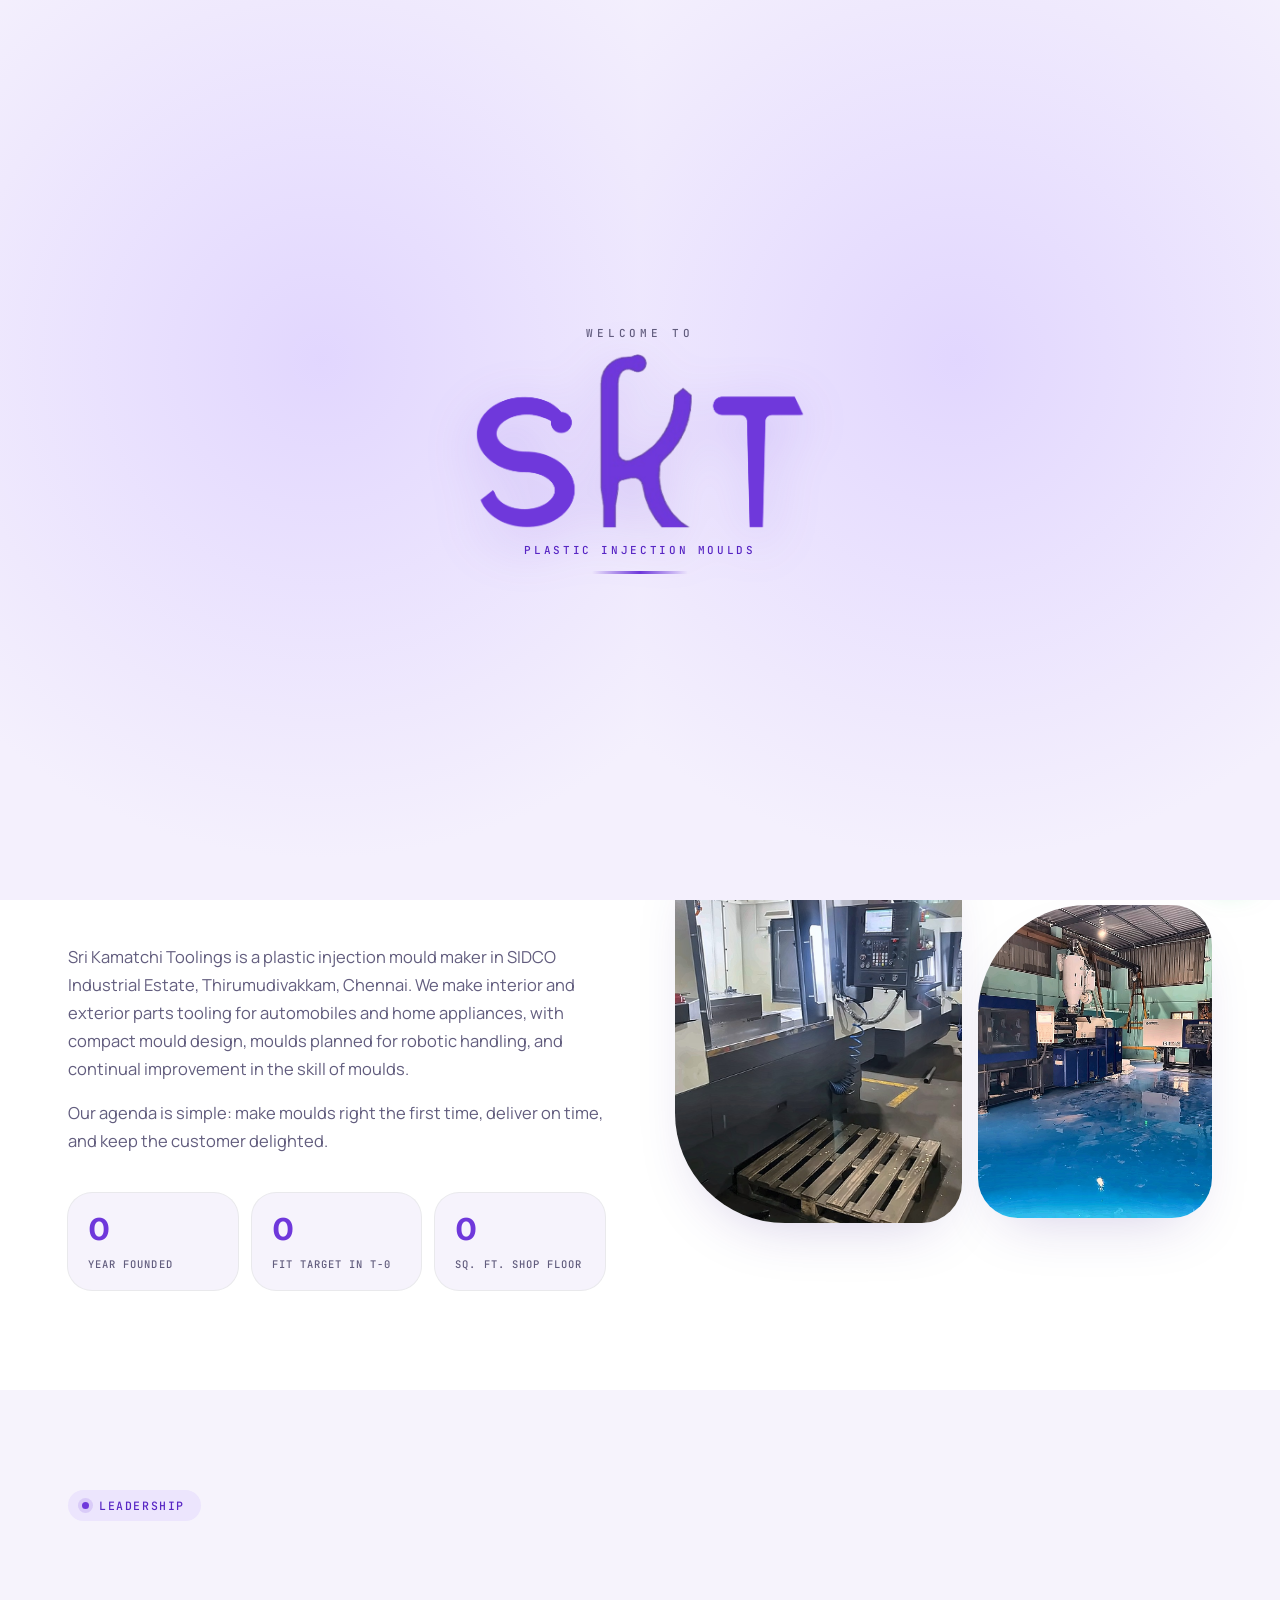
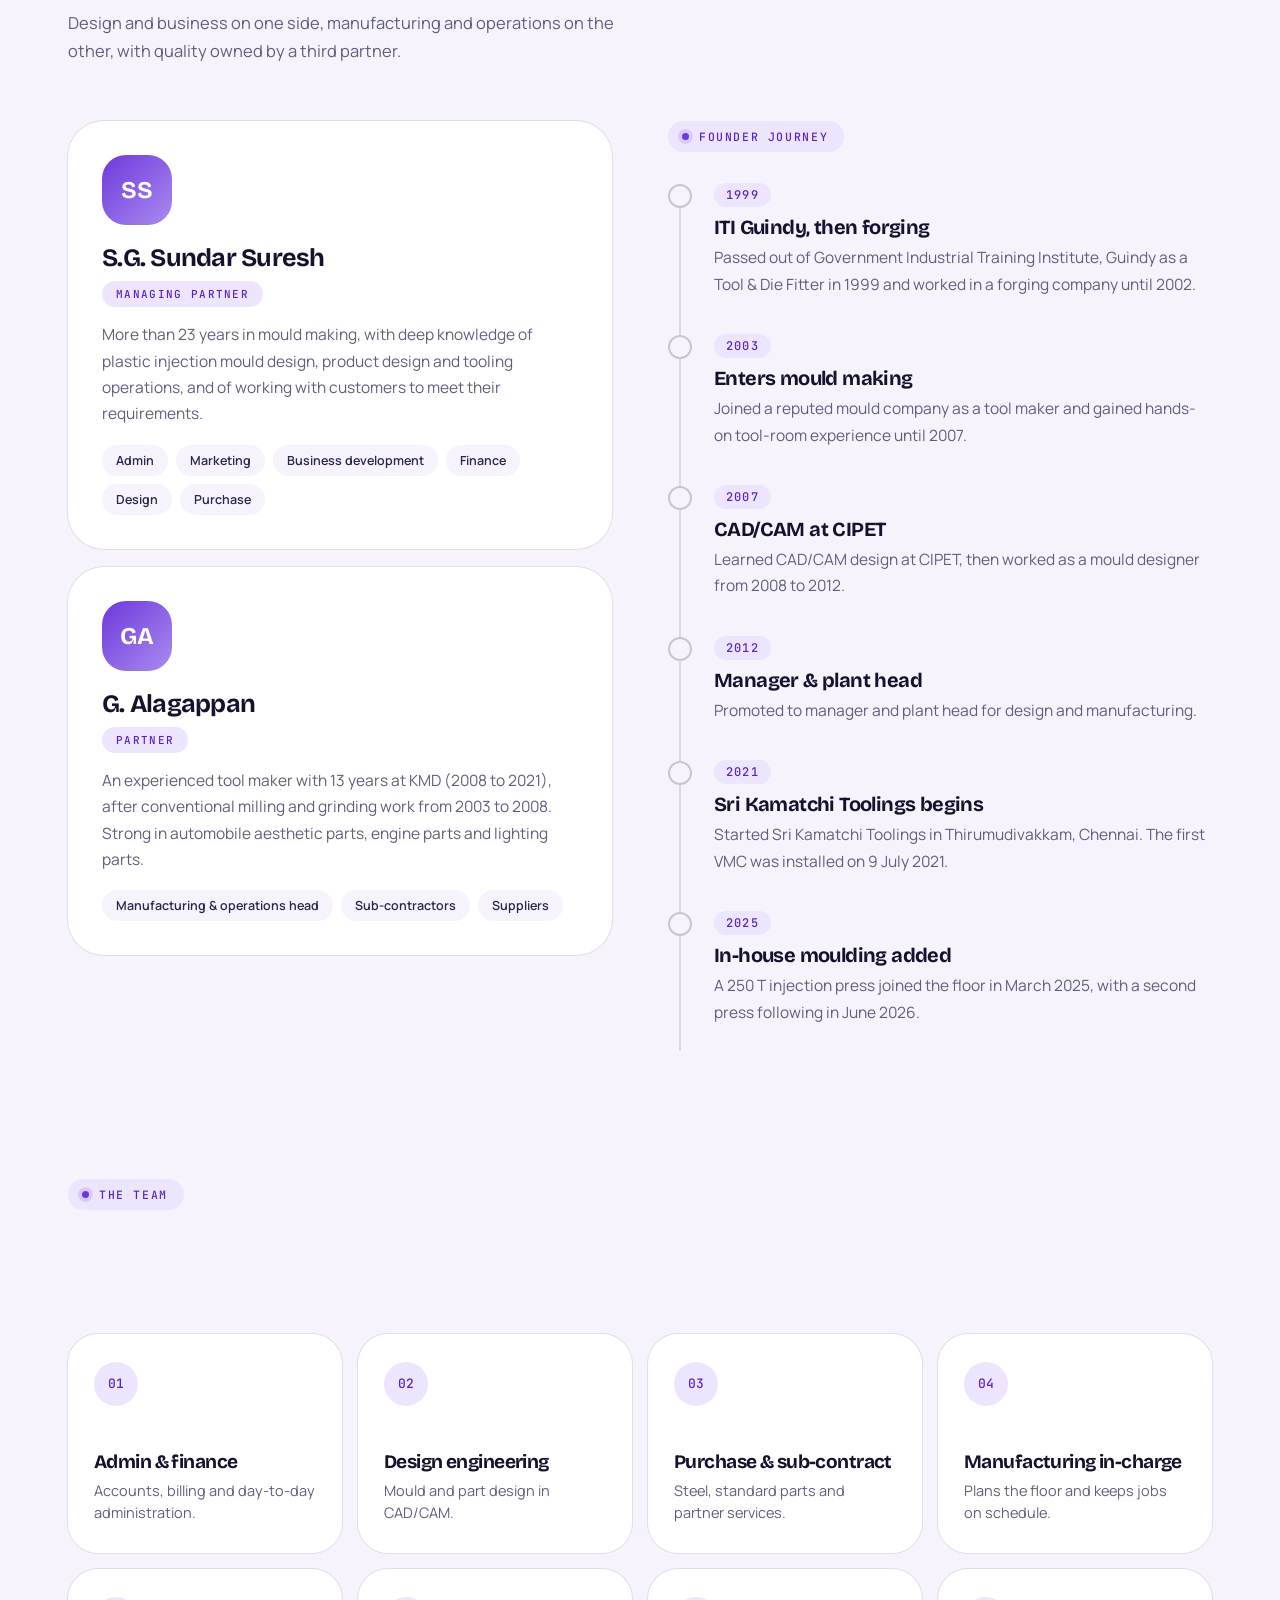
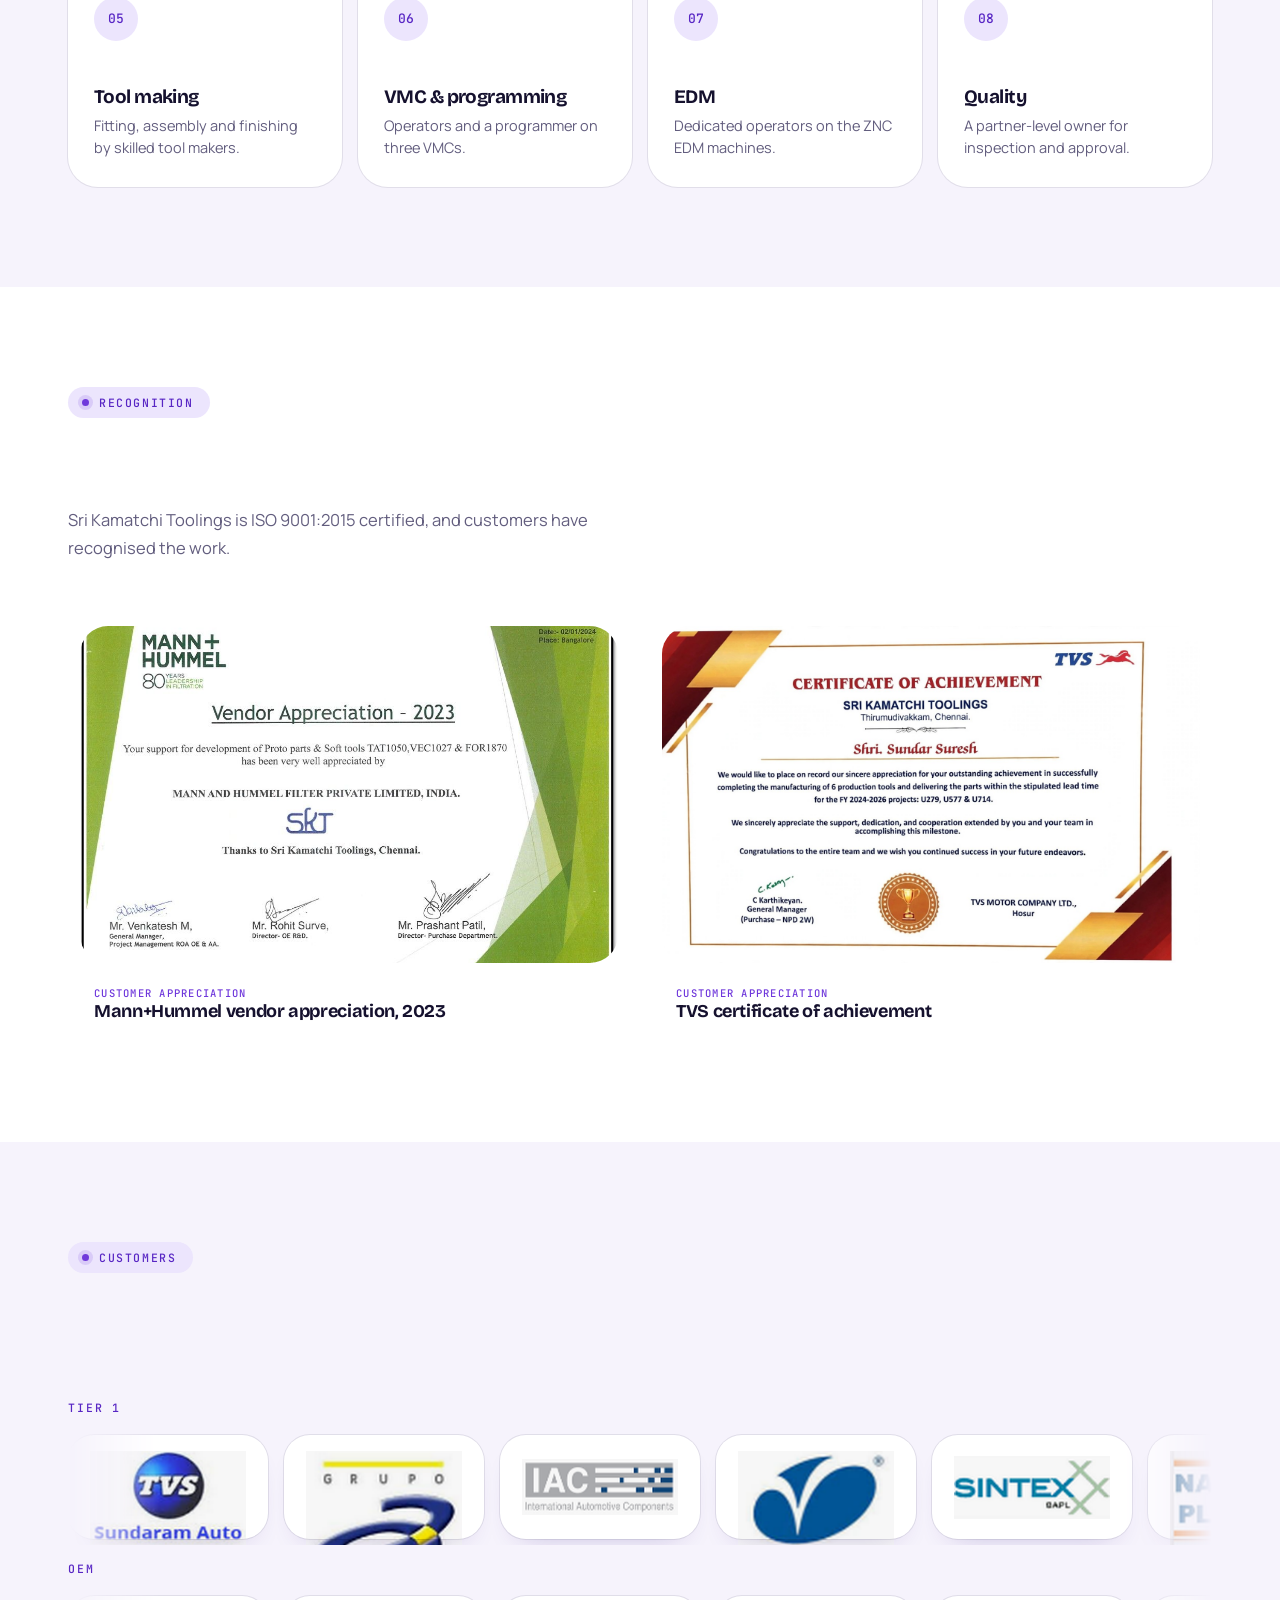
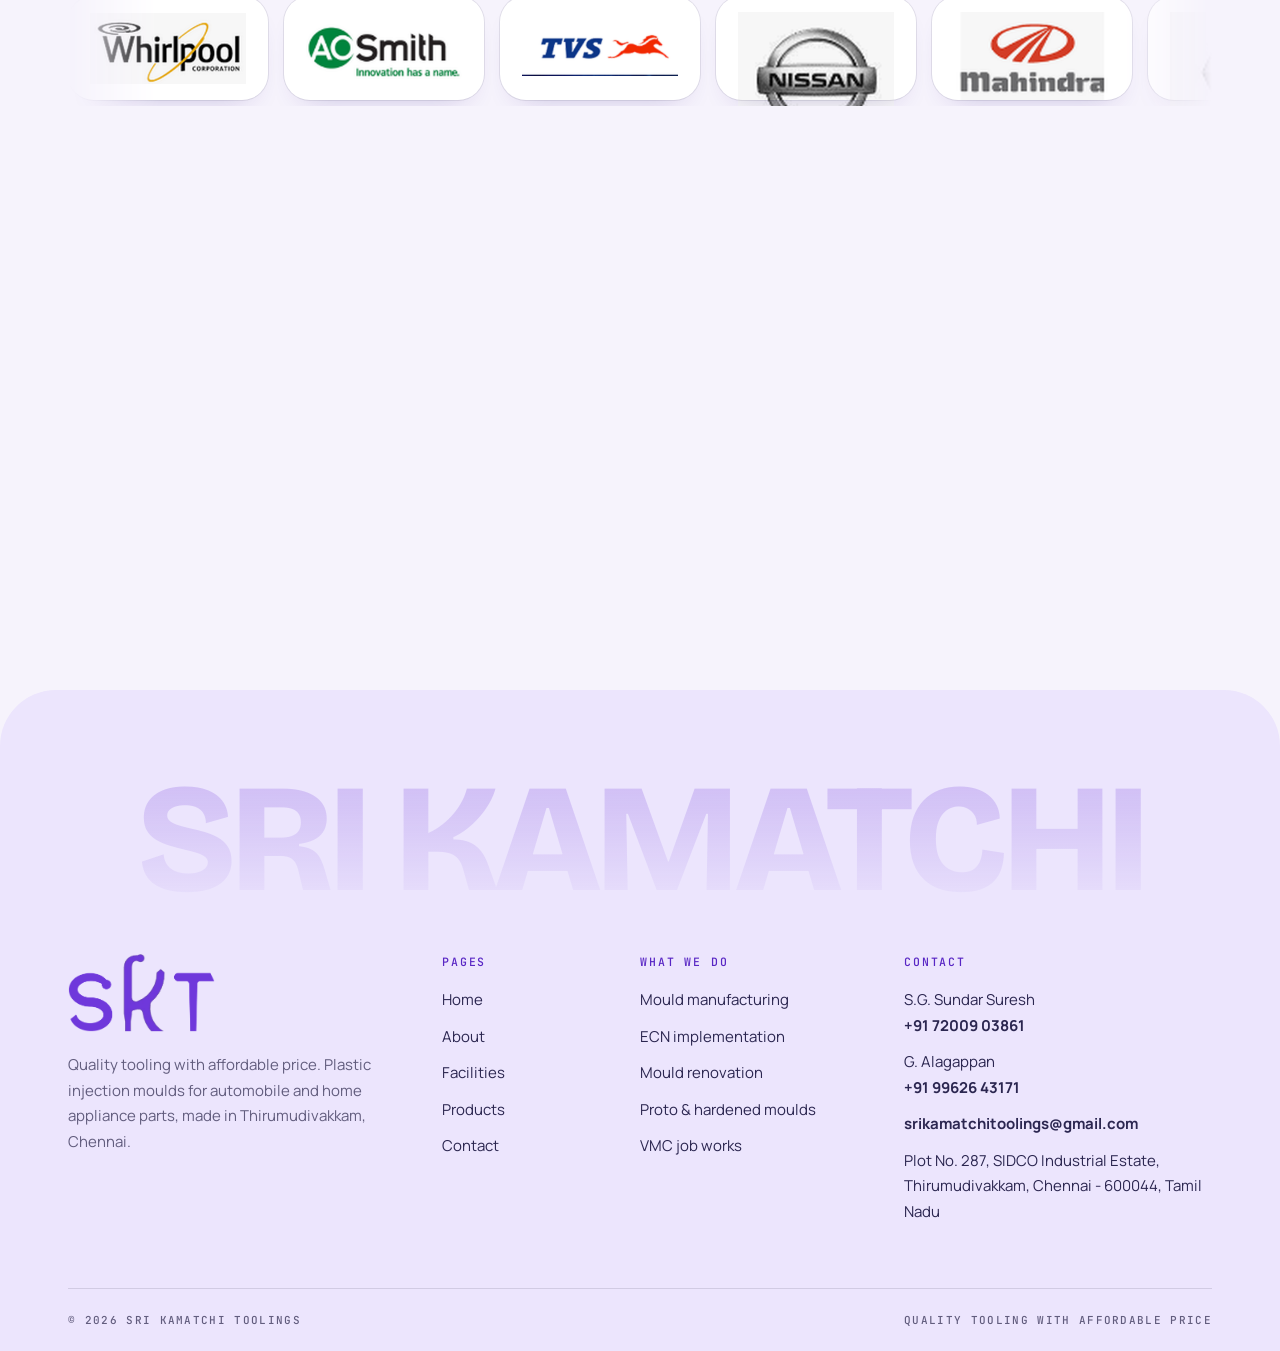
==== commit 45247ed9: "un change enna nu type pannu" ====
--- a/about.html
+++ b/about.html
@@ -1 +1 @@
-<!doctype html><html lang="en"><head><meta charset="utf-8"><meta name="viewport" content="width=device-width,initial-scale=1"><title>About | Sri Kamatchi Toolings</title><meta name="description" content="Meet the partners behind Sri Kamatchi Toolings, a plastic injection mould maker in Thirumudivakkam, Chennai, started in 2021."><meta name="theme-color" content="#f6f3fc"><link rel="icon" href="img/logo.png"><link rel="preload" href="fonts/bricolage.woff2" as="font" type="font/woff2" crossorigin><link rel="preload" href="fonts/manrope.woff2" as="font" type="font/woff2" crossorigin><script>document.documentElement.classList.add('js');try{if(sessionStorage.getItem('skt-seen')==='1')document.documentElement.classList.add('quick')}catch(e){}</script><link rel="stylesheet" href="css/style.css?v=3"></head><body><div id="ld" aria-label="Loading"><div class="lh l"></div><div class="lh r"></div><div class="lc"><div><small>Sri Kamatchi Toolings</small><div class="lgo" aria-hidden="true"><img class="g0" src="img/logo.png" alt=""><img class="g1" src="img/logo.png" alt=""><img class="g2" src="img/logo.png" alt=""><i class="noz"></i></div><div class="rd"><b id="ldn">0</b><span>%</span><em id="ldst">Closing the mould</em></div><div class="bar"><i></i></div></div></div></div><header id="hd"><div class="hd"><a class="logo" href="index.html" aria-label="Sri Kamatchi Toolings home"><img src="img/logo.png" alt="SKT logo" width="67" height="40"><div><b>Sri Kamatchi Toolings</b><small>Plastic injection moulds</small></div></a><nav aria-label="Main"><i class="pill"></i><a href="index.html">Home</a><a href="about.html" class="on">About</a><a href="facilities.html">Facilities</a><a href="products.html">Products</a><a href="contact.html">Contact</a></nav><a class="hcall" href="tel:+917200903861" aria-label="Call +91 72009 03861"><svg viewBox="0 0 24 24" fill="none" stroke="currentColor" stroke-width="1.8" stroke-linecap="round" stroke-linejoin="round" aria-hidden="true"><path d="M22 16.9v3a2 2 0 0 1-2.2 2 19.8 19.8 0 0 1-8.6-3.1 19.5 19.5 0 0 1-6-6A19.8 19.8 0 0 1 2.1 4.2 2 2 0 0 1 4.1 2h3a2 2 0 0 1 2 1.7c.1 1 .4 1.9.7 2.8a2 2 0 0 1-.5 2.1L8 9.9a16 16 0 0 0 6 6l1.3-1.3a2 2 0 0 1 2.1-.4c.9.3 1.8.6 2.8.7a2 2 0 0 1 1.7 2z"/></svg><span>72009 03861</span></a><button class="bg" aria-label="Menu" aria-expanded="false"><i></i><i></i></button></div></header><div id="mm"><a class="mi" href="index.html">Home</a><a class="mi on" href="about.html">About</a><a class="mi" href="facilities.html">Facilities</a><a class="mi" href="products.html">Products</a><a class="mi" href="contact.html">Contact</a><div class="mf">Call <a href="tel:+917200903861">+91 72009 03861</a><br><a href="mailto:srikamatchitoolings@gmail.com">srikamatchitoolings@gmail.com</a></div></div><section class="ph"><div class="wrap"><div><div class="crumb"><a href="index.html">Home</a> / About</div><h1>Tool makers who care about <span class="hl">the first shot.</span></h1><p>Our vision, mission and the people behind every mould.</p></div><div class="p3d" data-scene="mould" aria-hidden="true"></div></div></section><section class="s paper"><div class="wrap two"><div><div class="eb">Who we are</div><h2>Quality tooling with <span class="hl">affordable price.</span></h2><p class="sub">Sri Kamatchi Toolings is a plastic injection mould maker in SIDCO Industrial Estate, Thirumudivakkam, Chennai. We make interior and exterior parts tooling for automobiles and home appliances, with compact mould design, moulds planned for robotic handling, and continual improvement in the skill of moulds.</p><p class="sub">Our agenda is simple: make moulds right the first time, deliver on time, and keep the customer delighted.</p><div class="nums"><div><b data-n="2021">0</b><span>Year founded</span></div><div><b data-n="90" data-s="%">0</b><span>Fit target in T-0</span></div><div><b data-c="1" data-n="2200">0</b><span>Sq. ft. shop floor</span></div></div></div><div class="duo"><img alt="SKT shop floor" loading="lazy" src="img/floor1.jpg"/><img alt="Injection moulding shop floor" loading="lazy" src="img/inj-shop.jpg"/></div></div></section><section class="s"><div class="wrap"><div class="sh"><div class="eb">Leadership</div><h2>Two partners, <span class="hl">one tool room</span></h2><p class="sub">Design and business on one side, manufacturing and operations on the other, with quality owned by a third partner.</p></div><div class="pg"><div><article class="pc"><div class="av">SS</div><h3>S.G. Sundar Suresh</h3><div class="rl">Managing Partner</div><p>More than 23 years in mould making, with deep knowledge of plastic injection mould design, product design and tooling operations, and of working with customers to meet their requirements.</p><div class="tags"><span>Admin</span><span>Marketing</span><span>Business development</span><span>Finance</span><span>Design</span><span>Purchase</span></div></article><article class="pc"><div class="av">GA</div><h3>G. Alagappan</h3><div class="rl">Partner</div><p>An experienced tool maker with 13 years at KMD (2008 to 2021), after conventional milling and grinding work from 2003 to 2008. Strong in automobile aesthetic parts, engine parts and lighting parts.</p><div class="tags"><span>Manufacturing &amp; operations head</span><span>Sub-contractors</span><span>Suppliers</span></div></article></div><div><div class="eb">Founder journey</div><div class="tm"><i class="fillb"></i><div class="ev"><small>1999</small><h4>ITI Guindy, then forging</h4><p>Passed out of Government Industrial Training Institute, Guindy as a Tool &amp; Die Fitter in 1999 and worked in a forging company until 2002.</p></div><div class="ev"><small>2003</small><h4>Enters mould making</h4><p>Joined a reputed mould company as a tool maker and gained hands-on tool-room experience until 2007.</p></div><div class="ev"><small>2007</small><h4>CAD/CAM at CIPET</h4><p>Learned CAD/CAM design at CIPET, then worked as a mould designer from 2008 to 2012.</p></div><div class="ev"><small>2012</small><h4>Manager &amp; plant head</h4><p>Promoted to manager and plant head for design and manufacturing.</p></div><div class="ev"><small>2021</small><h4>Sri Kamatchi Toolings begins</h4><p>Started Sri Kamatchi Toolings in Thirumudivakkam, Chennai. The first VMC was installed on 9 July 2021.</p></div><div class="ev"><small>2025</small><h4>In-house moulding added</h4><p>A 250 T injection press joined the floor in March 2025, with a second press following in June 2026.</p></div></div></div></div></div></section><section class="s" style="padding-top:20px"><div class="wrap"><div class="sh2"><div><div class="eb">The team</div><h2>Key roles that <span class="hl">run the floor</span></h2></div></div><div class="roles"><article class="role"><b>01</b><h4>Admin &amp; finance</h4><p>Accounts, billing and day-to-day administration.</p></article><article class="role"><b>02</b><h4>Design engineering</h4><p>Mould and part design in CAD/CAM.</p></article><article class="role"><b>03</b><h4>Purchase &amp; sub-contract</h4><p>Steel, standard parts and partner services.</p></article><article class="role"><b>04</b><h4>Manufacturing in-charge</h4><p>Plans the floor and keeps jobs on schedule.</p></article><article class="role"><b>05</b><h4>Tool making</h4><p>Fitting, assembly and finishing by skilled tool makers.</p></article><article class="role"><b>06</b><h4>VMC &amp; programming</h4><p>Operators and a programmer on three VMCs.</p></article><article class="role"><b>07</b><h4>EDM</h4><p>Dedicated operators on the ZNC EDM machines.</p></article><article class="role"><b>08</b><h4>Quality</h4><p>A partner-level owner for inspection and approval.</p></article></div></div></section><section class="s paper"><div class="wrap"><div class="sh2"><div><div class="eb">Recognition</div><h2>Certified &amp; <span class="hl">appreciated</span></h2><p class="sub">Sri Kamatchi Toolings is ISO 9001:2015 certified, and customers have recognised the work.</p></div></div><div class="certs"><figure class="cert" data-zoom="img/cert-mh.jpg" style="background:#fff;color:var(--ink)"><img alt="Mann+Hummel vendor appreciation 2023" loading="lazy" src="img/cert-mh.jpg"/><figcaption><small>Customer appreciation</small>Mann+Hummel vendor appreciation, 2023</figcaption></figure><figure class="cert" data-zoom="img/cert-tvs.jpg" style="background:#fff;color:var(--ink)"><img alt="TVS certificate of achievement" loading="lazy" src="img/cert-tvs.jpg"/><figcaption><small>Customer appreciation</small>TVS certificate of achievement</figcaption></figure></div></div></section><section class="s"><div class="wrap"><div class="sh"><div class="eb">Customers</div><h2>Worked with <span class="hl">Tier 1 &amp; OEM</span></h2></div><div class="tier">Tier 1</div><div aria-label="Customer logos" class="lgm r"><div class="lgt"><div class="hf"><div class="lg"><img alt="TVS Sundaram Auto Component" loading="lazy" src="img/c_tvs.png"/></div><div class="lg"><img alt="Grupo Antolin" loading="lazy" src="img/c_antolin.png"/></div><div class="lg"><img alt="International Automotive Components" loading="lazy" src="img/c_iac.png"/></div><div class="lg"><img alt="Varroc" loading="lazy" src="img/c_varroc.png"/></div><div class="lg"><img alt="Sintex" loading="lazy" src="img/c_sintex.png"/></div><div class="lg"><img alt="National Plastics" loading="lazy" src="img/c_national-plastics.png"/></div><div class="lg"><img alt="TVS Sundaram Auto Component" loading="lazy" src="img/c_tvs.png"/></div><div class="lg"><img alt="Grupo Antolin" loading="lazy" src="img/c_antolin.png"/></div><div class="lg"><img alt="International Automotive Components" loading="lazy" src="img/c_iac.png"/></div><div class="lg"><img alt="Varroc" loading="lazy" src="img/c_varroc.png"/></div><div class="lg"><img alt="Sintex" loading="lazy" src="img/c_sintex.png"/></div><div class="lg"><img alt="National Plastics" loading="lazy" src="img/c_national-plastics.png"/></div></div><div aria-hidden="true" class="hf"><div class="lg"><img alt="TVS Sundaram Auto Component" loading="lazy" src="img/c_tvs.png"/></div><div class="lg"><img alt="Grupo Antolin" loading="lazy" src="img/c_antolin.png"/></div><div class="lg"><img alt="International Automotive Components" loading="lazy" src="img/c_iac.png"/></div><div class="lg"><img alt="Varroc" loading="lazy" src="img/c_varroc.png"/></div><div class="lg"><img alt="Sintex" loading="lazy" src="img/c_sintex.png"/></div><div class="lg"><img alt="National Plastics" loading="lazy" src="img/c_national-plastics.png"/></div><div class="lg"><img alt="TVS Sundaram Auto Component" loading="lazy" src="img/c_tvs.png"/></div><div class="lg"><img alt="Grupo Antolin" loading="lazy" src="img/c_antolin.png"/></div><div class="lg"><img alt="International Automotive Components" loading="lazy" src="img/c_iac.png"/></div><div class="lg"><img alt="Varroc" loading="lazy" src="img/c_varroc.png"/></div><div class="lg"><img alt="Sintex" loading="lazy" src="img/c_sintex.png"/></div><div class="lg"><img alt="National Plastics" loading="lazy" src="img/c_national-plastics.png"/></div></div></div></div><div class="tier">OEM</div><div aria-label="Customer logos" class="lgm l"><div class="lgt"><div class="hf"><div class="lg"><img alt="Whirlpool" loading="lazy" src="img/c_whirlpool.png"/></div><div class="lg"><img alt="A. O. Smith" loading="lazy" src="img/c_aosmith.png"/></div><div class="lg"><img alt="TVS Motor" loading="lazy" src="img/c_tvs-horse.png"/></div><div class="lg"><img alt="Nissan" loading="lazy" src="img/c_nissan.png"/></div><div class="lg"><img alt="Mahindra" loading="lazy" src="img/c_mahindra.png"/></div><div class="lg"><img alt="Renault" loading="lazy" src="img/c_renault.png"/></div><div class="lg"><img alt="Whirlpool" loading="lazy" src="img/c_whirlpool.png"/></div><div class="lg"><img alt="A. O. Smith" loading="lazy" src="img/c_aosmith.png"/></div><div class="lg"><img alt="TVS Motor" loading="lazy" src="img/c_tvs-horse.png"/></div><div class="lg"><img alt="Nissan" loading="lazy" src="img/c_nissan.png"/></div><div class="lg"><img alt="Mahindra" loading="lazy" src="img/c_mahindra.png"/></div><div class="lg"><img alt="Renault" loading="lazy" src="img/c_renault.png"/></div></div><div aria-hidden="true" class="hf"><div class="lg"><img alt="Whirlpool" loading="lazy" src="img/c_whirlpool.png"/></div><div class="lg"><img alt="A. O. Smith" loading="lazy" src="img/c_aosmith.png"/></div><div class="lg"><img alt="TVS Motor" loading="lazy" src="img/c_tvs-horse.png"/></div><div class="lg"><img alt="Nissan" loading="lazy" src="img/c_nissan.png"/></div><div class="lg"><img alt="Mahindra" loading="lazy" src="img/c_mahindra.png"/></div><div class="lg"><img alt="Renault" loading="lazy" src="img/c_renault.png"/></div><div class="lg"><img alt="Whirlpool" loading="lazy" src="img/c_whirlpool.png"/></div><div class="lg"><img alt="A. O. Smith" loading="lazy" src="img/c_aosmith.png"/></div><div class="lg"><img alt="TVS Motor" loading="lazy" src="img/c_tvs-horse.png"/></div><div class="lg"><img alt="Nissan" loading="lazy" src="img/c_nissan.png"/></div><div class="lg"><img alt="Mahindra" loading="lazy" src="img/c_mahindra.png"/></div><div class="lg"><img alt="Renault" loading="lazy" src="img/c_renault.png"/></div></div></div></div></div></section><section class="s tight"><div class="wrap"><div class="cta rv"><img class="wm" src="img/logo.png" alt=""><div><h2>Have a part that needs a <span class="out">mould?</span></h2><p>Share your part drawing or sample. We will study it and come back with a compact, robot-ready mould plan.</p></div><div class="bts"><a class="btn wh" href="contact.html">Send an enquiry</a><a class="btn ow" href="tel:+917200903861">+91 72009 03861</a></div></div></div></section><footer><div class="wrap"><div class="fg"><div><a class="logo" href="index.html" aria-label="Sri Kamatchi Toolings home"><img src="img/logo.png" alt="SKT logo" width="131" height="78"></a><p>Quality tooling with affordable price. Plastic injection moulds for automobile and home appliance parts, made in Thirumudivakkam, Chennai.</p></div><div><h4>Pages</h4><ul><li><a href="index.html">Home</a></li><li><a href="about.html">About</a></li><li><a href="facilities.html">Facilities</a></li><li><a href="products.html">Products</a></li><li><a href="contact.html">Contact</a></li></ul></div><div><h4>What we do</h4><ul><li>Mould manufacturing</li><li>ECN implementation</li><li>Mould renovation</li><li>Proto &amp; hardened moulds</li><li>VMC job works</li></ul></div><div><h4>Contact</h4><ul><li>S.G. Sundar Suresh<br><a href="tel:+917200903861">+91 72009 03861</a></li><li>G. Alagappan<br><a href="tel:+919962643171">+91 99626 43171</a></li><li><a href="mailto:srikamatchitoolings@gmail.com">srikamatchitoolings@gmail.com</a></li><li>Plot No. 287, SIDCO Industrial Estate, Thirumudivakkam, Chennai - 600044, Tamil Nadu</li></ul></div></div><div class="fb"><span>&copy; 2026 SRI KAMATCHI TOOLINGS</span><span>QUALITY TOOLING WITH AFFORDABLE PRICE</span></div></div></footer><a class="wa" href="https://wa.me/917200903861" target="_blank" rel="noopener" aria-label="Chat on WhatsApp"><svg viewBox="0 0 24 24" aria-hidden="true"><path d="M20.5 3.5A11.8 11.8 0 0 0 12 0C5.4 0 .1 5.3.1 11.9c0 2.1.5 4.1 1.6 5.9L0 24l6.4-1.7a11.9 11.9 0 0 0 5.6 1.4c6.6 0 11.9-5.3 11.9-11.9 0-3.2-1.2-6.200-3.400-8.300zM12 21.700a9.900 9.900 0 0 1-5-1.400l-.4-.2-3.800 1 1-3.700-.2-.4A9.800 9.800 0 0 1 2.100 12C2.100 6.500 6.500 2.100 12 2.100c2.600 0 5.100 1 6.900 2.900a9.800 9.800 0 0 1 2.900 7c0 5.500-4.400 9.700-9.800 9.700zm5.400-7.300c-.3-.1-1.800-.9-2-1-.3-.1-.5-.1-.7.100-.2.300-.8 1-.9 1.200-.2.200-.3.200-.6.100-.3-.1-1.200-.4-2.300-1.400-.9-.8-1.400-1.700-1.600-2-.2-.3 0-.5.100-.6l.4-.5c.1-.2.200-.3.300-.5.100-.2 0-.4 0-.5l-.9-2.200c-.2-.6-.5-.5-.7-.5h-.6c-.2 0-.5.100-.8.400-.3.300-1 1-1 2.500s1.100 2.900 1.200 3.100c.1.200 2.100 3.200 5.100 4.500 1.800.8 2.500.8 3.400.7.600-.1 1.800-.7 2-1.400.3-.7.300-1.300.2-1.400-.1-.1-.3-.2-.6-.3z"/></svg></a><div id="lb"><span>CLOSE &times;</span><img alt=""></div><script src="js/main.js?v=3"></script><script src="js/three.min.js"></script><script src="js/pg3d.js?v=2"></script></body></html>+<!doctype html><html lang="en"><head><meta charset="utf-8"><meta name="viewport" content="width=device-width,initial-scale=1"><title>About | Sri Kamatchi Toolings</title><meta name="description" content="Meet the partners behind Sri Kamatchi Toolings, a plastic injection mould maker in Thirumudivakkam, Chennai, started in 2021."><meta name="theme-color" content="#f6f3fc"><link rel="icon" href="img/logo.png"><link rel="preload" href="fonts/bricolage.woff2" as="font" type="font/woff2" crossorigin><link rel="preload" href="fonts/manrope.woff2" as="font" type="font/woff2" crossorigin><script>document.documentElement.classList.add('js');try{if(sessionStorage.getItem('skt-seen')==='1')document.documentElement.classList.add('quick')}catch(e){}</script><link rel="stylesheet" href="css/style.css?v=6"></head><body><div id="ld" aria-label="Loading"><div class="lh l"></div><div class="lh r"></div><div class="lc"><div class="lcw"><canvas aria-hidden="true"></canvas><div class="lt"><small>Welcome to</small><img src="img/logo.png" alt="Sri Kamatchi Toolings"><em>Plastic injection moulds</em><i></i></div></div></div></div><header id="hd"><div class="hd"><a class="logo" href="index.html" aria-label="Sri Kamatchi Toolings home"><img src="img/logo.png" alt="SKT logo" width="75" height="40"><div><b>Sri Kamatchi Toolings</b><small>Plastic injection moulds</small></div></a><nav aria-label="Main"><i class="pill"></i><a href="index.html">Home</a><a href="about.html" class="on">About</a><a href="facilities.html">Facilities</a><a href="products.html">Products</a><a href="contact.html">Contact</a></nav><a class="hcall" href="tel:+917200903861" aria-label="Call +91 72009 03861"><svg viewBox="0 0 24 24" fill="none" stroke="currentColor" stroke-width="1.8" stroke-linecap="round" stroke-linejoin="round" aria-hidden="true"><path d="M22 16.9v3a2 2 0 0 1-2.2 2 19.8 19.8 0 0 1-8.6-3.1 19.5 19.5 0 0 1-6-6A19.8 19.8 0 0 1 2.1 4.2 2 2 0 0 1 4.1 2h3a2 2 0 0 1 2 1.7c.1 1 .4 1.9.7 2.8a2 2 0 0 1-.5 2.1L8 9.9a16 16 0 0 0 6 6l1.3-1.3a2 2 0 0 1 2.1-.4c.9.3 1.8.6 2.8.7a2 2 0 0 1 1.7 2z"/></svg><span>72009 03861</span></a><button class="bg" aria-label="Menu" aria-expanded="false"><i></i><i></i></button></div></header><div id="mm"><a class="mi" href="index.html">Home</a><a class="mi on" href="about.html">About</a><a class="mi" href="facilities.html">Facilities</a><a class="mi" href="products.html">Products</a><a class="mi" href="contact.html">Contact</a><div class="mf">Call <a href="tel:+917200903861">+91 72009 03861</a><br><a href="mailto:srikamatchitoolings@gmail.com">srikamatchitoolings@gmail.com</a></div></div><nav class="bn" aria-label="Quick"><a href="index.html"><svg viewBox="0 0 24 24" fill="none" stroke="currentColor" stroke-width="1.8" stroke-linecap="round" stroke-linejoin="round" aria-hidden="true"><path d="M3 11.5 12 4l9 7.5V20a1 1 0 0 1-1 1h-5v-6H9v6H4a1 1 0 0 1-1-1z"/></svg><span>Home</span></a><a href="about.html" class="on"><svg viewBox="0 0 24 24" fill="none" stroke="currentColor" stroke-width="1.8" stroke-linecap="round" stroke-linejoin="round" aria-hidden="true"><circle cx="9" cy="8" r="3.2"/><path d="M3 20c0-3.3 2.7-6 6-6s6 2.7 6 6"/><circle cx="17.5" cy="9" r="2.5"/><path d="M17 14.2c2.4.3 4.2 2.3 4.2 4.8"/></svg><span>About</span></a><a href="facilities.html"><svg viewBox="0 0 24 24" fill="none" stroke="currentColor" stroke-width="1.8" stroke-linecap="round" stroke-linejoin="round" aria-hidden="true"><circle cx="12" cy="12" r="3"/><circle cx="12" cy="12" r="6.6"/><path d="M12 2v3M12 19v3M2 12h3M19 12h3M4.9 4.9 7 7M17 17l2.1 2.1M4.9 19.1 7 17M17 7l2.1-2.1"/></svg><span>Facilities</span></a><a href="products.html"><svg viewBox="0 0 24 24" fill="none" stroke="currentColor" stroke-width="1.8" stroke-linecap="round" stroke-linejoin="round" aria-hidden="true"><path d="m12 3 8 4.5v9L12 21l-8-4.5v-9z"/><path d="m4 7.5 8 4.5 8-4.5M12 12v9"/></svg><span>Products</span></a><a href="contact.html"><svg viewBox="0 0 24 24" fill="none" stroke="currentColor" stroke-width="1.8" stroke-linecap="round" stroke-linejoin="round" aria-hidden="true"><path d="M22 16.9v3a2 2 0 0 1-2.2 2 19.8 19.8 0 0 1-8.6-3.1 19.5 19.5 0 0 1-6-6A19.8 19.8 0 0 1 2.1 4.2 2 2 0 0 1 4.1 2h3a2 2 0 0 1 2 1.7c.1 1 .4 1.9.7 2.8a2 2 0 0 1-.5 2.1L8 9.9a16 16 0 0 0 6 6l1.3-1.3a2 2 0 0 1 2.1-.4c.9.3 1.8.6 2.8.7a2 2 0 0 1 1.7 2z"/></svg><span>Contact</span></a></nav><section class="ph wkh"><div class="wrap"><div><div class="crumb"><a href="index.html">Home</a> / About</div><h1>Tool makers who care about <span class="hl">the first shot.</span></h1><p>Our vision, mission and the people behind every mould.</p></div><div class="wkw"><div class="p3d wkv" role="img" aria-label="Isometric model of our workshop: a 2 ton gantry crane carries a mould block between the VMC 540V, AMS 1060V, ZNC EDM, surface grinder and 250 T injection press."><canvas id="wk-canvas" aria-hidden="true"></canvas><div class="wk-tag"><i></i><b>2 T gantry crane</b><span id="wk-cap">Starting up</span></div></div><ul class="wkl" id="wk-list" aria-label="Machines in our workshop"><li data-i="0" style="--c:#8f6bf0"><i></i>VMC 540V</li><li data-i="1" style="--c:#5d3fd3"><i></i>AMS 1060V</li><li data-i="2" style="--c:#c084f5"><i></i>ZNC EDM</li><li data-i="3" style="--c:#9aa5d6"><i></i>Surface grinder</li><li data-i="4" style="--c:#ffb62e"><i></i>250 T press</li></ul></div></div></section><section class="s paper"><div class="wrap two"><div><div class="eb">Who we are</div><h2>Quality tooling with <span class="hl">affordable price.</span></h2><p class="sub">Sri Kamatchi Toolings is a plastic injection mould maker in SIDCO Industrial Estate, Thirumudivakkam, Chennai. We make interior and exterior parts tooling for automobiles and home appliances, with compact mould design, moulds planned for robotic handling, and continual improvement in the skill of moulds.</p><p class="sub">Our agenda is simple: make moulds right the first time, deliver on time, and keep the customer delighted.</p><div class="nums"><div><b data-n="2021">0</b><span>Year founded</span></div><div><b data-n="90" data-s="%">0</b><span>Fit target in T-0</span></div><div><b data-c="1" data-n="2200">0</b><span>Sq. ft. shop floor</span></div></div></div><div class="duo"><img alt="SKT shop floor" loading="lazy" src="img/floor1.jpg"/><img alt="Injection moulding shop floor" loading="lazy" src="img/inj-shop.jpg"/></div></div></section><section class="s"><div class="wrap"><div class="sh"><div class="eb">Leadership</div><h2>Two partners, <span class="hl">one tool room</span></h2><p class="sub">Design and business on one side, manufacturing and operations on the other, with quality owned by a third partner.</p></div><div class="pg"><div><article class="pc"><div class="av">SS</div><h3>S.G. Sundar Suresh</h3><div class="rl">Managing Partner</div><p>More than 23 years in mould making, with deep knowledge of plastic injection mould design, product design and tooling operations, and of working with customers to meet their requirements.</p><div class="tags"><span>Admin</span><span>Marketing</span><span>Business development</span><span>Finance</span><span>Design</span><span>Purchase</span></div></article><article class="pc"><div class="av">GA</div><h3>G. Alagappan</h3><div class="rl">Partner</div><p>An experienced tool maker with 13 years at KMD (2008 to 2021), after conventional milling and grinding work from 2003 to 2008. Strong in automobile aesthetic parts, engine parts and lighting parts.</p><div class="tags"><span>Manufacturing &amp; operations head</span><span>Sub-contractors</span><span>Suppliers</span></div></article></div><div><div class="eb">Founder journey</div><div class="tm"><i class="fillb"></i><div class="ev"><small>1999</small><h4>ITI Guindy, then forging</h4><p>Passed out of Government Industrial Training Institute, Guindy as a Tool &amp; Die Fitter in 1999 and worked in a forging company until 2002.</p></div><div class="ev"><small>2003</small><h4>Enters mould making</h4><p>Joined a reputed mould company as a tool maker and gained hands-on tool-room experience until 2007.</p></div><div class="ev"><small>2007</small><h4>CAD/CAM at CIPET</h4><p>Learned CAD/CAM design at CIPET, then worked as a mould designer from 2008 to 2012.</p></div><div class="ev"><small>2012</small><h4>Manager &amp; plant head</h4><p>Promoted to manager and plant head for design and manufacturing.</p></div><div class="ev"><small>2021</small><h4>Sri Kamatchi Toolings begins</h4><p>Started Sri Kamatchi Toolings in Thirumudivakkam, Chennai. The first VMC was installed on 9 July 2021.</p></div><div class="ev"><small>2025</small><h4>In-house moulding added</h4><p>A 250 T injection press joined the floor in March 2025, with a second press following in June 2026.</p></div></div></div></div></div></section><section class="s" style="padding-top:20px"><div class="wrap"><div class="sh2"><div><div class="eb">The team</div><h2>Key roles that <span class="hl">run the floor</span></h2></div></div><div class="roles"><article class="role"><b>01</b><h4>Admin &amp; finance</h4><p>Accounts, billing and day-to-day administration.</p></article><article class="role"><b>02</b><h4>Design engineering</h4><p>Mould and part design in CAD/CAM.</p></article><article class="role"><b>03</b><h4>Purchase &amp; sub-contract</h4><p>Steel, standard parts and partner services.</p></article><article class="role"><b>04</b><h4>Manufacturing in-charge</h4><p>Plans the floor and keeps jobs on schedule.</p></article><article class="role"><b>05</b><h4>Tool making</h4><p>Fitting, assembly and finishing by skilled tool makers.</p></article><article class="role"><b>06</b><h4>VMC &amp; programming</h4><p>Operators and a programmer on three VMCs.</p></article><article class="role"><b>07</b><h4>EDM</h4><p>Dedicated operators on the ZNC EDM machines.</p></article><article class="role"><b>08</b><h4>Quality</h4><p>A partner-level owner for inspection and approval.</p></article></div></div></section><section class="s paper"><div class="wrap"><div class="sh2"><div><div class="eb">Recognition</div><h2>Certified &amp; <span class="hl">appreciated</span></h2><p class="sub">Sri Kamatchi Toolings is ISO 9001:2015 certified, and customers have recognised the work.</p></div></div><div class="certs"><figure class="cert" data-zoom="img/cert-mh.jpg" style="background:#fff;color:var(--ink)"><img alt="Mann+Hummel vendor appreciation 2023" loading="lazy" src="img/cert-mh.jpg"/><figcaption><small>Customer appreciation</small>Mann+Hummel vendor appreciation, 2023</figcaption></figure><figure class="cert" data-zoom="img/cert-tvs.jpg" style="background:#fff;color:var(--ink)"><img alt="TVS certificate of achievement" loading="lazy" src="img/cert-tvs.jpg"/><figcaption><small>Customer appreciation</small>TVS certificate of achievement</figcaption></figure></div></div></section><section class="s"><div class="wrap"><div class="sh"><div class="eb">Customers</div><h2>Worked with <span class="hl">Tier 1 &amp; OEM</span></h2></div><div class="tier">Tier 1</div><div aria-label="Customer logos" class="lgm r"><div class="lgt"><div class="hf"><div class="lg"><img alt="TVS Sundaram Auto Component" loading="lazy" src="img/c_tvs.png"/></div><div class="lg"><img alt="Grupo Antolin" loading="lazy" src="img/c_antolin.png"/></div><div class="lg"><img alt="International Automotive Components" loading="lazy" src="img/c_iac.png"/></div><div class="lg"><img alt="Varroc" loading="lazy" src="img/c_varroc.png"/></div><div class="lg"><img alt="Sintex" loading="lazy" src="img/c_sintex.png"/></div><div class="lg"><img alt="National Plastics" loading="lazy" src="img/c_national-plastics.png"/></div><div class="lg"><img alt="TVS Sundaram Auto Component" loading="lazy" src="img/c_tvs.png"/></div><div class="lg"><img alt="Grupo Antolin" loading="lazy" src="img/c_antolin.png"/></div><div class="lg"><img alt="International Automotive Components" loading="lazy" src="img/c_iac.png"/></div><div class="lg"><img alt="Varroc" loading="lazy" src="img/c_varroc.png"/></div><div class="lg"><img alt="Sintex" loading="lazy" src="img/c_sintex.png"/></div><div class="lg"><img alt="National Plastics" loading="lazy" src="img/c_national-plastics.png"/></div></div><div aria-hidden="true" class="hf"><div class="lg"><img alt="TVS Sundaram Auto Component" loading="lazy" src="img/c_tvs.png"/></div><div class="lg"><img alt="Grupo Antolin" loading="lazy" src="img/c_antolin.png"/></div><div class="lg"><img alt="International Automotive Components" loading="lazy" src="img/c_iac.png"/></div><div class="lg"><img alt="Varroc" loading="lazy" src="img/c_varroc.png"/></div><div class="lg"><img alt="Sintex" loading="lazy" src="img/c_sintex.png"/></div><div class="lg"><img alt="National Plastics" loading="lazy" src="img/c_national-plastics.png"/></div><div class="lg"><img alt="TVS Sundaram Auto Component" loading="lazy" src="img/c_tvs.png"/></div><div class="lg"><img alt="Grupo Antolin" loading="lazy" src="img/c_antolin.png"/></div><div class="lg"><img alt="International Automotive Components" loading="lazy" src="img/c_iac.png"/></div><div class="lg"><img alt="Varroc" loading="lazy" src="img/c_varroc.png"/></div><div class="lg"><img alt="Sintex" loading="lazy" src="img/c_sintex.png"/></div><div class="lg"><img alt="National Plastics" loading="lazy" src="img/c_national-plastics.png"/></div></div></div></div><div class="tier">OEM</div><div aria-label="Customer logos" class="lgm l"><div class="lgt"><div class="hf"><div class="lg"><img alt="Whirlpool" loading="lazy" src="img/c_whirlpool.png"/></div><div class="lg"><img alt="A. O. Smith" loading="lazy" src="img/c_aosmith.png"/></div><div class="lg"><img alt="TVS Motor" loading="lazy" src="img/c_tvs-horse.png"/></div><div class="lg"><img alt="Nissan" loading="lazy" src="img/c_nissan.png"/></div><div class="lg"><img alt="Mahindra" loading="lazy" src="img/c_mahindra.png"/></div><div class="lg"><img alt="Renault" loading="lazy" src="img/c_renault.png"/></div><div class="lg"><img alt="Whirlpool" loading="lazy" src="img/c_whirlpool.png"/></div><div class="lg"><img alt="A. O. Smith" loading="lazy" src="img/c_aosmith.png"/></div><div class="lg"><img alt="TVS Motor" loading="lazy" src="img/c_tvs-horse.png"/></div><div class="lg"><img alt="Nissan" loading="lazy" src="img/c_nissan.png"/></div><div class="lg"><img alt="Mahindra" loading="lazy" src="img/c_mahindra.png"/></div><div class="lg"><img alt="Renault" loading="lazy" src="img/c_renault.png"/></div></div><div aria-hidden="true" class="hf"><div class="lg"><img alt="Whirlpool" loading="lazy" src="img/c_whirlpool.png"/></div><div class="lg"><img alt="A. O. Smith" loading="lazy" src="img/c_aosmith.png"/></div><div class="lg"><img alt="TVS Motor" loading="lazy" src="img/c_tvs-horse.png"/></div><div class="lg"><img alt="Nissan" loading="lazy" src="img/c_nissan.png"/></div><div class="lg"><img alt="Mahindra" loading="lazy" src="img/c_mahindra.png"/></div><div class="lg"><img alt="Renault" loading="lazy" src="img/c_renault.png"/></div><div class="lg"><img alt="Whirlpool" loading="lazy" src="img/c_whirlpool.png"/></div><div class="lg"><img alt="A. O. Smith" loading="lazy" src="img/c_aosmith.png"/></div><div class="lg"><img alt="TVS Motor" loading="lazy" src="img/c_tvs-horse.png"/></div><div class="lg"><img alt="Nissan" loading="lazy" src="img/c_nissan.png"/></div><div class="lg"><img alt="Mahindra" loading="lazy" src="img/c_mahindra.png"/></div><div class="lg"><img alt="Renault" loading="lazy" src="img/c_renault.png"/></div></div></div></div></div></section><section class="s tight"><div class="wrap"><div class="cta rv"><img class="wm" src="img/logo.png" alt=""><div><h2>Have a part that needs a <span class="out">mould?</span></h2><p>Share your part drawing or sample. We will study it and come back with a compact, robot-ready mould plan.</p></div><div class="bts"><a class="btn wh" href="contact.html">Send an enquiry</a><a class="btn ow" href="tel:+917200903861">+91 72009 03861</a></div></div></div></section><footer><div class="wrap"><div class="fmark" aria-hidden="true">SRI KAMATCHI</div><div class="fg"><div><a class="logo" href="index.html" aria-label="Sri Kamatchi Toolings home"><img src="img/logo.png" alt="SKT logo" width="147" height="78"></a><p>Quality tooling with affordable price. Plastic injection moulds for automobile and home appliance parts, made in Thirumudivakkam, Chennai.</p></div><div><h4>Pages</h4><ul><li><a href="index.html">Home</a></li><li><a href="about.html">About</a></li><li><a href="facilities.html">Facilities</a></li><li><a href="products.html">Products</a></li><li><a href="contact.html">Contact</a></li></ul></div><div><h4>What we do</h4><ul><li>Mould manufacturing</li><li>ECN implementation</li><li>Mould renovation</li><li>Proto &amp; hardened moulds</li><li>VMC job works</li></ul></div><div><h4>Contact</h4><ul><li>S.G. Sundar Suresh<br><a href="tel:+917200903861">+91 72009 03861</a></li><li>G. Alagappan<br><a href="tel:+919962643171">+91 99626 43171</a></li><li><a href="mailto:srikamatchitoolings@gmail.com">srikamatchitoolings@gmail.com</a></li><li>Plot No. 287, SIDCO Industrial Estate, Thirumudivakkam, Chennai - 600044, Tamil Nadu</li></ul></div></div><div class="fb"><span>&copy; 2026 SRI KAMATCHI TOOLINGS</span><span>QUALITY TOOLING WITH AFFORDABLE PRICE</span></div></div></footer><a class="wa" href="https://wa.me/917200903861" target="_blank" rel="noopener" aria-label="Chat on WhatsApp"><svg viewBox="0 0 24 24" aria-hidden="true"><path d="M20.5 3.5A11.8 11.8 0 0 0 12 0C5.4 0 .1 5.3.1 11.9c0 2.1.5 4.1 1.6 5.9L0 24l6.4-1.7a11.9 11.9 0 0 0 5.6 1.4c6.6 0 11.9-5.3 11.9-11.9 0-3.2-1.2-6.200-3.400-8.300zM12 21.700a9.900 9.900 0 0 1-5-1.400l-.4-.2-3.800 1 1-3.700-.2-.4A9.800 9.800 0 0 1 2.100 12C2.100 6.500 6.500 2.100 12 2.100c2.600 0 5.100 1 6.900 2.900a9.800 9.800 0 0 1 2.900 7c0 5.500-4.400 9.700-9.800 9.700zm5.400-7.300c-.3-.1-1.800-.9-2-1-.3-.1-.5-.1-.7.100-.2.300-.8 1-.9 1.200-.2.200-.3.200-.6.100-.3-.1-1.200-.4-2.300-1.400-.9-.8-1.400-1.700-1.600-2-.2-.3 0-.5.100-.6l.4-.5c.1-.2.200-.3.300-.5.100-.2 0-.4 0-.5l-.9-2.200c-.2-.6-.5-.5-.7-.5h-.6c-.2 0-.5.100-.8.400-.3.300-1 1-1 2.500s1.100 2.900 1.200 3.100c.1.200 2.100 3.200 5.100 4.500 1.800.8 2.500.8 3.400.7.600-.1 1.800-.7 2-1.400.3-.7.300-1.300.2-1.400-.1-.1-.3-.2-.6-.3z"/></svg></a><div id="lb"><span>CLOSE &times;</span><img alt=""></div><script src="js/main.js?v=4"></script><script src="js/three.min.js"></script><script src="js/workshop.js?v=1"></script><script src="js/fluid.js?v=1"></script></body></html>
--- a/css/style.css
+++ b/css/style.css
@@ -63,10 +63,9 @@
 .bts{display:flex;flex-wrap:wrap;gap:14px}
 
 /* =====================================================================
-   LOADER  -  melt flows out of the gate and fills the SKT cavity
-   ===================================================================== */
-#ld{position:fixed;inset:0;z-index:999;pointer-events:all;--a:-8}
-.quick #ld{--a:108}
+   LOADER  -  a ball draws a ring, the ring becomes a bowl, cavities bloom, the SKT logo appears
+   ===================================================================== */
+#ld{position:fixed;inset:0;z-index:999;pointer-events:all}
 #ld .lh{position:absolute;top:0;bottom:0;width:50.2%;background:#f4f0fd;overflow:hidden;transition:transform 1.05s var(--ease)}
 #ld .lh.l{left:0}#ld .lh.r{right:0}
 #ld .lh::before{content:"";position:absolute;inset:0;background:radial-gradient(60vw 60vw at 50% 40%,#ddd0ff 0,transparent 65%);opacity:.8}
@@ -74,30 +73,23 @@
 #ld .lh.l::after{right:0}#ld .lh.r::after{left:0}
 #ld .lh::after{opacity:0;transition:opacity .3s}#ld.open .lh::after{opacity:1}
 #ld .lc{position:absolute;inset:0;display:grid;place-items:center;text-align:center;z-index:2;padding:20px;transition:opacity .45s,transform .9s var(--ease)}
-#ld .lc>div{width:100%}
-#ld small{display:block;font:500 11px var(--mf);letter-spacing:.32em;text-transform:uppercase;color:var(--mut)}
-.lgo{position:relative;width:min(70vw,460px);aspect-ratio:1600/953;margin:26px auto 38px}
-.lgo img{position:absolute;inset:0;width:100%;height:100%}
-.lgo .g0{opacity:.12}
-.lgo .g1{-webkit-mask-image:radial-gradient(circle farthest-corner at 46% 8%,#000 calc(var(--a)*1% - 0%),transparent calc(var(--a)*1% + 8%));mask-image:radial-gradient(circle farthest-corner at 46% 8%,#000 calc(var(--a)*1% - 0%),transparent calc(var(--a)*1% + 8%))}
-.lgo .g2{filter:brightness(1.55) saturate(1.2) hue-rotate(-24deg);-webkit-mask-image:radial-gradient(circle farthest-corner at 46% 8%,transparent calc(var(--a)*1% - 11%),#000 calc(var(--a)*1% - 2%),transparent calc(var(--a)*1% + 6%));mask-image:radial-gradient(circle farthest-corner at 46% 8%,transparent calc(var(--a)*1% - 11%),#000 calc(var(--a)*1% - 2%),transparent calc(var(--a)*1% + 6%))}
-.lgo .noz{position:absolute;left:46%;bottom:91.5%;width:4px;height:60vh;margin-left:-2px;border-radius:4px;background:linear-gradient(180deg,transparent,var(--brand));transform-origin:50% 100%;animation:noz 1s var(--out) both;filter:drop-shadow(0 0 8px #6f38dbaa)}
-.lgo .noz::after{content:"";position:absolute;left:50%;bottom:-4px;width:12px;height:12px;margin-left:-6px;border-radius:50%;background:var(--brand);box-shadow:0 0 0 5px #6f38db33,0 0 18px var(--brand)}
-@keyframes noz{from{transform:scaleY(0)}to{transform:scaleY(1)}}
-#ld .rd{display:flex;justify-content:center;align-items:baseline;gap:10px 22px;flex-wrap:wrap;color:var(--mut);font:500 11.5px var(--mf);letter-spacing:.2em;text-transform:uppercase}
-#ld .rd b{font:700 clamp(40px,7vw,64px) var(--hf);letter-spacing:-.03em;color:var(--ink);line-height:1;min-width:2.3em;text-align:right;font-variant-numeric:tabular-nums}
-#ld .rd b+span{margin-left:-14px;font-size:20px}
-#ld .rd em{font-style:normal;color:var(--brand2)}
-#ld .bar{width:min(300px,64vw);height:4px;border-radius:4px;margin:22px auto 0;background:#6f38db22;overflow:hidden}
-#ld .bar i{display:block;height:100%;width:calc((var(--a) + 8)*.862%);max-width:100%;background:var(--brand);border-radius:4px}
+#ld .lcw{position:relative;width:min(88vmin,460px);aspect-ratio:1}
+#ld canvas{position:absolute;inset:0;width:100%;height:100%;display:block}
+#ld .lt{position:absolute;inset:0;display:flex;flex-direction:column;align-items:center;justify-content:center;gap:14px;opacity:0;transform:translateY(14px) scale(.96);transition:opacity .7s ease,transform .9s var(--out)}
+#ld.tx .lt{opacity:1;transform:none}
+#ld .lt small{font:500 11px var(--mf);letter-spacing:.34em;text-transform:uppercase;color:var(--mut)}
+#ld .lt img{width:min(64vw,330px);height:auto;filter:drop-shadow(0 14px 26px #6f38db38)}
+#ld .lt em{font:500 11px var(--mf);font-style:normal;letter-spacing:.24em;text-transform:uppercase;color:var(--brand2)}
+#ld .lt i{display:block;width:96px;height:3px;border-radius:3px;background:linear-gradient(90deg,transparent,var(--brand),transparent);animation:ldsh 1.4s ease-in-out infinite}
+@keyframes ldsh{0%,100%{opacity:.25;transform:scaleX(.5)}50%{opacity:1;transform:scaleX(1)}}
+.quick #ld .lt{transition:none}
+.quick #ld canvas{display:none}
 #ld.open .lh.l{transform:translateX(-101%)}
 #ld.open .lh.r{transform:translateX(101%)}
 #ld.open .lc{opacity:0;transform:scale(1.07)}
 #ld.gone{display:none}
 #ld.quickclose .lh{transition-duration:.7s}
 #ld.quickclose .lc{transition-duration:.4s}
-.quick #ld .noz{display:none}
-.quick #ld .rd,.quick #ld .bar,.quick #ld small{opacity:0}
 
 /* hero intro */
 .js .hero .tag,.js .hero h1>span,.js .hero .lead,.js .hero .bts,.js .hero .ro,.js .hero .cav{opacity:0;transform:translateY(34px)}
@@ -114,7 +106,7 @@
 .hd{width:min(1180px,100%);display:flex;align-items:center;gap:18px;padding:9px 10px 9px 12px;background:#ffffffd9;-webkit-backdrop-filter:blur(18px) saturate(1.5);backdrop-filter:blur(18px) saturate(1.5);border-radius:999px;box-shadow:0 14px 44px -16px #3a1a8a44,0 0 0 1px #15112e12;transition:background .4s,box-shadow .4s}
 header.solid .hd{background:#fffffff2}
 .logo{display:flex;align-items:center;gap:12px;flex:none}
-.logo img{height:40px;width:auto;aspect-ratio:1600/953}
+.logo img{height:40px;width:auto;aspect-ratio:1457/773}
 .logo div{line-height:1.15}
 .logo b{display:block;font:700 15.5px var(--hf);letter-spacing:-.01em}
 .logo small{display:block;margin-top:3px;font:500 10px var(--mf);letter-spacing:.16em;text-transform:uppercase;color:var(--mut)}
@@ -612,3 +604,110 @@
   .row.big{min-height:380px}
   .m3l{font-size:8.5px;padding:3px 8px}
 }
+
+/* ---------- about hero: mini workshop with gantry crane (3D) ---------- */
+.wkw{min-width:0}
+.p3d.wkv{height:auto;aspect-ratio:1.25/1;border-radius:40px}
+.wkv canvas{position:absolute;inset:0}
+.wkv.nogl{background:linear-gradient(rgba(18,12,48,.35),rgba(18,12,48,.35)),url(../img/floor-gantry.jpg) center/cover no-repeat}
+.wkv.nogl canvas{display:none}
+.wk-tag{position:absolute;left:16px;top:16px;z-index:3;display:flex;align-items:center;gap:10px;flex-wrap:wrap;max-width:calc(100% - 32px);padding:8px 16px;border-radius:999px;background:#ffffff1f;box-shadow:inset 0 0 0 1px #ffffff40;-webkit-backdrop-filter:blur(8px);backdrop-filter:blur(8px);font:500 10.5px var(--mf);letter-spacing:.16em;text-transform:uppercase;color:#fff}
+.wk-tag b{font-weight:500}
+.wk-tag i{flex:none;width:8px;height:8px;border-radius:50%;background:var(--spark);box-shadow:0 0 0 0 #ffb62eaa;animation:wkpl 2s infinite}
+.wk-tag span{letter-spacing:.04em;text-transform:none;font:600 12.5px var(--bf);opacity:.86}
+@keyframes wkpl{70%{box-shadow:0 0 0 9px #ffb62e00}100%{box-shadow:0 0 0 0 #ffb62e00}}
+.wkl{display:flex;flex-wrap:wrap;gap:6px;justify-content:center;margin:16px 0 0;padding:0}
+.wkl li{list-style:none;display:flex;align-items:center;gap:6px;padding:7px 11px;border-radius:999px;background:#fff;box-shadow:0 0 0 1px var(--ln);color:var(--mut);font:600 11.5px var(--bf);white-space:nowrap;transition:color .35s ease,box-shadow .35s ease,transform .35s ease}
+.wkl li i{width:9px;height:9px;border-radius:50%;background:var(--c);opacity:.55;transition:opacity .35s ease,transform .35s ease,box-shadow .35s ease}
+.wkl li.on{color:var(--ink);box-shadow:0 0 0 1.5px var(--c),0 10px 24px -8px var(--c);transform:translateY(-2px)}
+.wkl li.on i{opacity:1;transform:scale(1.35);box-shadow:0 0 10px var(--c)}
+@media(max-width:960px){.wkw{max-width:640px;width:100%;margin:0 auto}}
+@media(max-width:520px){.wkl li{padding:7px 12px;font-size:12px}.wk-tag{font-size:9.5px;padding:7px 13px;left:10px;top:10px}.p3d.wkv{border-radius:28px}}
+
+/* ---------- products hero: 3D photo ring ---------- */
+.p3d.rg3{--cw:190px;--ch:190px;position:relative;height:clamp(340px,36vw,440px);perspective:1700px;cursor:grab;touch-action:pan-y;user-select:none;-webkit-user-select:none;outline:none;display:flex;align-items:center;justify-content:center;pointer-events:auto}
+.rg3.drag{cursor:grabbing}
+.rg3::before{content:"";position:absolute;inset:14% 8%;border-radius:50%;background:conic-gradient(from 0deg,#6f38db,#a98bf0,#ffb62e,#a98bf0,#6f38db);filter:blur(70px);opacity:.34;animation:rgspin 22s linear infinite;pointer-events:none}
+@keyframes rgspin{to{transform:rotate(360deg)}}
+.rg3-sc{position:relative;width:var(--cw);height:var(--ch);transform-style:preserve-3d;margin-top:-26px}
+.rg3-tilt{position:absolute;inset:0;transform-style:preserve-3d;transform:rotateX(-12deg)}
+.rg3-ring{position:absolute;inset:0;transform-style:preserve-3d;will-change:transform}
+.rg3-track{position:absolute;left:50%;top:50%;width:var(--tr,700px);height:var(--tr,700px);margin:calc(var(--tr,700px)/-2) 0 0 calc(var(--tr,700px)/-2);border-radius:50%;transform:translateY(var(--ty,110px)) rotateX(90deg);border:2px solid #ffffff3a;box-shadow:0 0 36px #a98bf055;pointer-events:none}
+.rc{position:absolute;inset:0;border-radius:22px;transform-style:preserve-3d;cursor:pointer;outline:none}
+.rc .rf,.rc .rk{position:absolute;inset:0;border-radius:22px;overflow:hidden;backface-visibility:hidden;-webkit-backface-visibility:hidden}
+.rc .rf{background:radial-gradient(circle at 50% 38%,#fff 0,#efe8ff 100%);box-shadow:0 0 0 2px #ffffff55,0 18px 40px #0008;transition:box-shadow .3s ease}
+.rc .rf img{width:100%;height:100%;object-fit:contain;padding:14px;display:block;pointer-events:none;-webkit-user-drag:none}
+.rc .rf::after{content:"";position:absolute;inset:0;background:#120c30;opacity:var(--d,0);pointer-events:none}
+.rc .rk{transform:rotateY(180deg);background:linear-gradient(135deg,#43309a,#1f1550);display:grid;place-items:center;box-shadow:inset 0 0 0 2px #ffffff30}
+.rc .rk img{width:46%;height:auto;opacity:.9;pointer-events:none;filter:brightness(0) invert(1) drop-shadow(0 4px 12px #0008)}
+.rc.fr .rf{box-shadow:0 0 0 2px #fff,0 0 38px #b79bffcc,0 18px 40px #0008}
+.rc:focus-visible .rf{box-shadow:0 0 0 3px var(--spark),0 0 30px #ffb62eaa}
+.rg3-nav{position:absolute;left:0;right:0;bottom:16px;display:flex;align-items:center;justify-content:center;gap:16px;z-index:5}
+.rg3-cap{min-width:210px;text-align:center;color:#fff;pointer-events:none;white-space:nowrap}
+.rg3-cap b{display:block;font:700 20px/1.15 var(--hf);letter-spacing:-.01em}
+.rg3-cap span{display:block;margin-top:3px;font:500 10.5px var(--mf);letter-spacing:.16em;text-transform:uppercase;opacity:.72}
+.rg3-hint{position:absolute;left:50%;top:18px;transform:translateX(-50%);display:flex;align-items:center;gap:10px;font:500 10.5px var(--mf);letter-spacing:.16em;text-transform:uppercase;color:#ffffffb3;white-space:nowrap;pointer-events:none}
+.rg3-hint::before{content:"";width:8px;height:8px;border-radius:50%;background:var(--spark);box-shadow:0 0 0 0 #ffb62eaa;animation:wkpl 2s infinite}
+.rg3-b{flex:none;width:42px;height:42px;border-radius:50%;border:1px solid #ffffff55;background:#ffffff1f;color:#fff;font-size:17px;line-height:1;cursor:pointer;-webkit-backdrop-filter:blur(8px);backdrop-filter:blur(8px);transition:background .25s ease,transform .25s ease}
+.rg3-b:hover{background:#ffffff40;transform:scale(1.08)}
+@media(max-width:960px){.p3d.rg3{--cw:170px;--ch:170px;max-width:560px;width:100%;margin:0 auto}}
+@media(max-width:520px){.p3d.rg3{--cw:150px;--ch:150px;height:330px;border-radius:28px}.rg3-cap b{font-size:17px}.rg3-cap{min-width:170px}}
+
+/* ---------- products: mould cross-section blueprint (scroll drawn) ---------- */
+#xsec{height:430vh;position:relative;margin:30px 14px 0;border-radius:56px;overflow:clip;background:radial-gradient(900px 600px at 78% 40%,#3b2a8f 0,transparent 62%),linear-gradient(180deg,var(--night),#0c0820);color:#fff}
+#xsec .pin{position:sticky;top:0;height:100vh;overflow:hidden;display:flex;align-items:center}
+#xsec .wrap{display:grid;grid-template-columns:.85fr 1.15fr;gap:40px;align-items:center;width:100%;position:relative}
+#xsec .eb{background:#ffffff1a;color:#d9ccff}#xsec .eb::before{background:var(--brand3);box-shadow:0 0 0 4px #a98bf033}
+#xsec h2{color:#fff}#xsec .hl{color:var(--brand3)}
+.xs-host{position:relative;width:100%;max-height:68vh;aspect-ratio:800/720;margin:0 auto 46px;justify-self:center}
+.xsvg{position:absolute;inset:0;width:100%;height:100%;overflow:visible}
+.xsvg .ln{fill:none;stroke:#cdbcff;stroke-width:1.7;stroke-linejoin:round;stroke-dasharray:1;stroke-dashoffset:1}
+.xsvg .pl{fill:#8f6bf0;fill-opacity:0;stroke:none}
+.xsvg .cl{fill:none;stroke:#cdbcff;stroke-width:1;stroke-dasharray:14 4 2 4}
+.xsvg .pp{stroke:#ffffff33;stroke-width:1}
+.xsvg .lb circle{fill:var(--spark)}.xsvg .lb path{stroke:var(--spark);stroke-width:1;fill:none}
+.xsvg .lb text,.xsvg .tt{font:500 13px var(--mf);letter-spacing:.14em;fill:#ffe3b0}
+.xsvg .tt{fill:#d9ccff;opacity:0}.xsvg .tt.fin{fill:#b9f3c8;font-size:15px;opacity:0}
+.xsvg .tray{stroke:#cdbcff;stroke-width:3;fill:none;stroke-linecap:round}
+.xs-cap{position:absolute;left:0;right:0;top:calc(100% + 8px);margin:0;text-align:center;font:500 11px/1.6 var(--mf);letter-spacing:.12em;text-transform:uppercase;color:#ffffffb8}
+@media(max-width:960px){
+  #xsec{height:390vh;margin:20px 8px 0;border-radius:36px}
+  #xsec .pin{align-items:flex-start;padding-top:88px}
+  #xsec .wrap{grid-template-columns:1fr;gap:4px}
+  .xs-l{display:contents}
+  .xs-l .eb{order:1;margin-bottom:10px}.xs-l h2{order:2;font-size:clamp(26px,7.4vw,36px)}
+  .xs-host{order:3;max-height:36vh;margin:6px auto 50px}
+  .xs-l .stps{order:4;margin-top:0;grid-template-columns:repeat(4,1fr);gap:6px}
+  .xs-l .pbar{order:5;margin-top:12px}
+  .xs-l .stp{display:block;padding:8px 2px;border:0;text-align:center;transform:none!important}
+  .xs-l .stp b{margin:0 auto 4px;width:34px;height:34px}
+  .xs-l .stp h4{font-size:11.5px;line-height:1.25}
+  .xs-l .stp p{display:none}
+  .xs-cap{font-size:10px;letter-spacing:.08em}
+}
+
+/* ---------- footer: giant outline name + cursor smoke ---------- */
+.fmark{font:800 clamp(40px,12vw,176px)/.9 var(--hf);letter-spacing:-.05em;background:linear-gradient(180deg,#6f38db3d 0,#6f38db0a 92%);-webkit-background-clip:text;background-clip:text;color:transparent;white-space:nowrap;text-align:center;margin:0 0 46px;user-select:none;pointer-events:none}
+footer .fluid{position:absolute;inset:0;width:100%;height:100%;z-index:0;pointer-events:none;display:block}
+footer .wrap{position:relative;z-index:1}
+@media(max-width:640px){.fmark{margin-bottom:30px}}
+
+/* ---------- phone: app-style bottom tab bar ---------- */
+.bn{display:none}
+@media(max-width:760px){
+  body{padding-bottom:84px}
+  .bn{display:grid;grid-template-columns:repeat(5,1fr);position:fixed;left:10px;right:10px;bottom:calc(10px + env(safe-area-inset-bottom));z-index:75;padding:6px;border-radius:26px;background:#ffffffee;-webkit-backdrop-filter:blur(16px) saturate(1.5);backdrop-filter:blur(16px) saturate(1.5);box-shadow:0 14px 34px -10px #2c0f8066,0 0 0 1px var(--ln)}
+  .bn a{display:flex;flex-direction:column;align-items:center;gap:3px;padding:8px 0 7px;border-radius:20px;font:600 10.5px var(--bf);color:var(--mut);transition:color .25s,background .25s}
+  .bn a svg{width:21px;height:21px}
+  .bn a.on{background:var(--brand);color:#fff}
+  .wa{right:10px;bottom:calc(82px + env(safe-area-inset-bottom));width:38px;height:38px;opacity:.88;box-shadow:0 8px 16px -6px #25d36688}
+  .wa svg{width:21px;height:21px}
+}
+
+/* ---------- home: parts in two auto-moving rows (opposite directions) ---------- */
+.lgm.pmq{margin-bottom:18px;padding:10px 0 14px}
+.lgm.pmq .lgt{animation-duration:70s}
+.lgm.pmq .hf{gap:18px;padding-right:18px}
+.pmq .pt2{flex:none;width:250px;aspect-ratio:1/1.08;cursor:zoom-in}
+@media(max-width:640px){.pmq .pt2{width:190px;border-radius:24px}.pmq .pt2 .cp{left:8px;right:8px;bottom:8px;padding:8px 10px;font-size:12.5px;border-radius:14px}}
+@media(prefers-reduced-motion:reduce){.lgm.pmq .lgt{animation:none}.lgm.pmq{overflow-x:auto}}
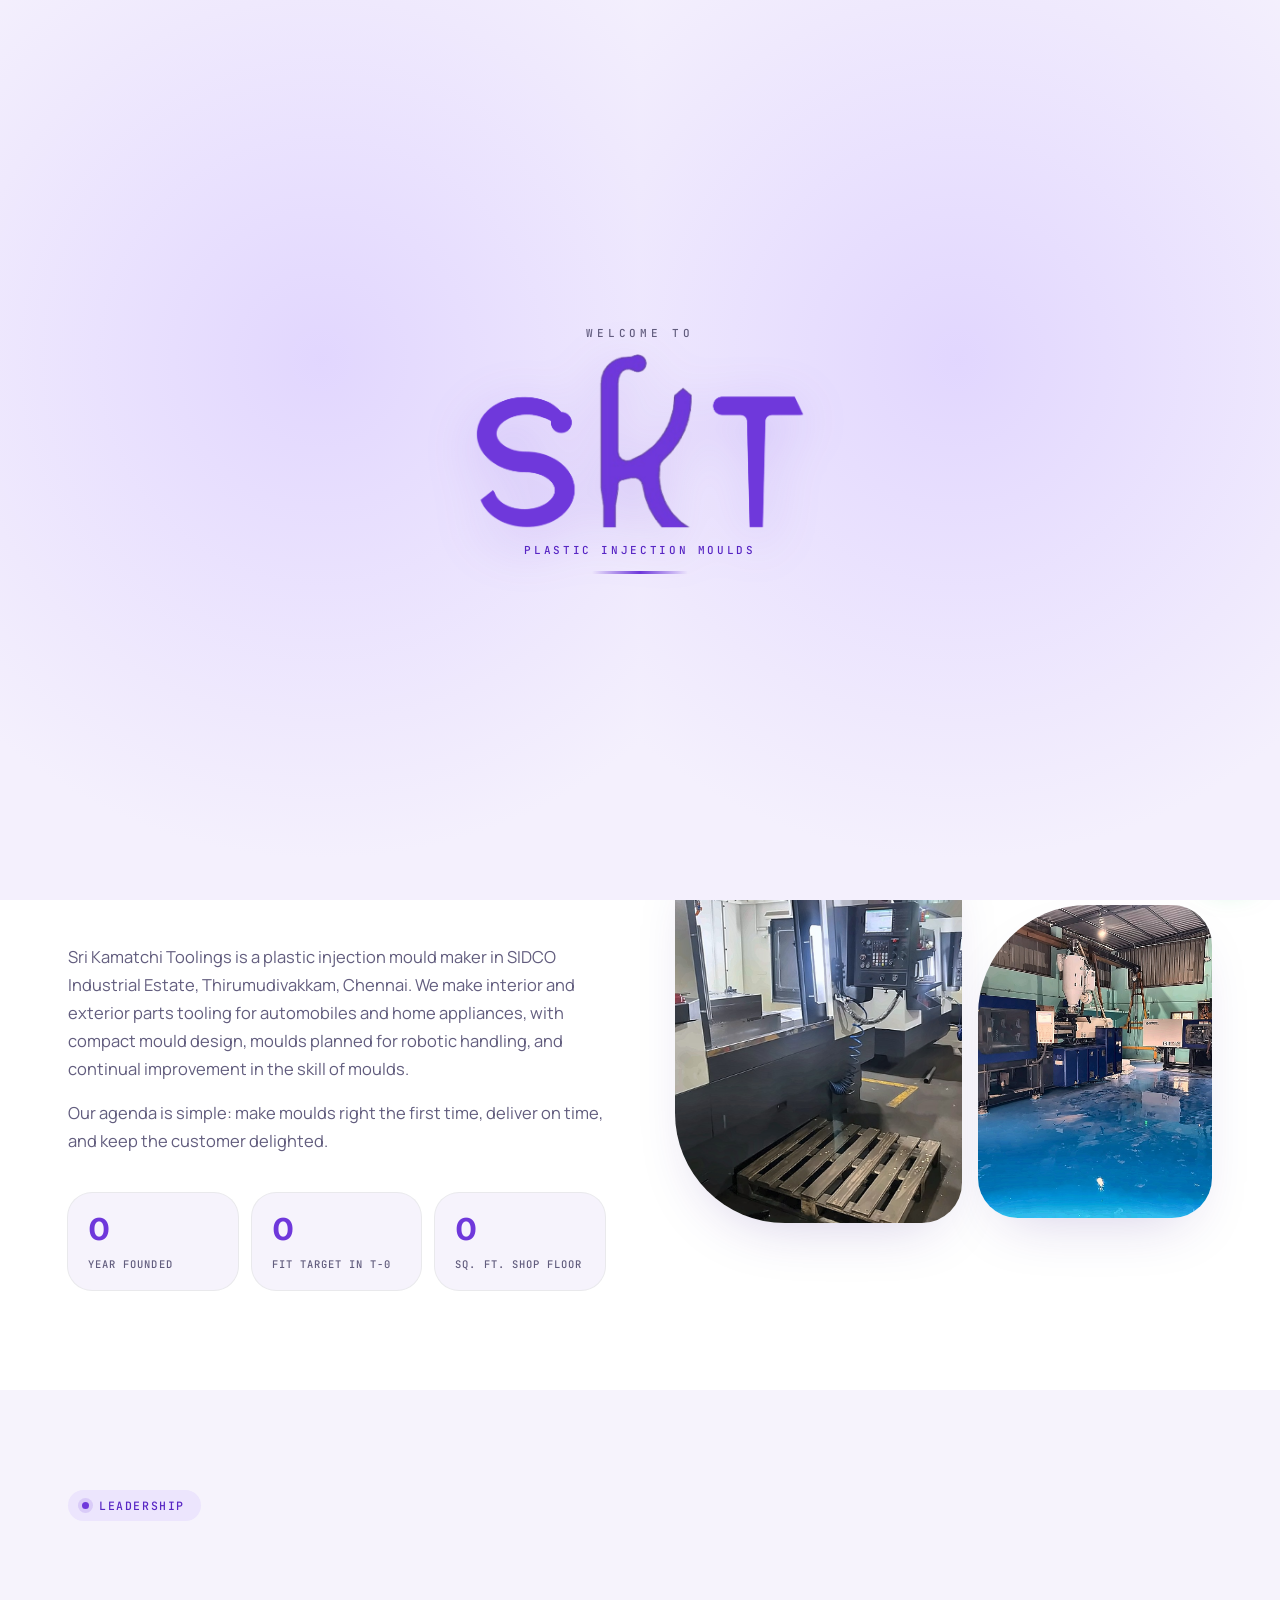
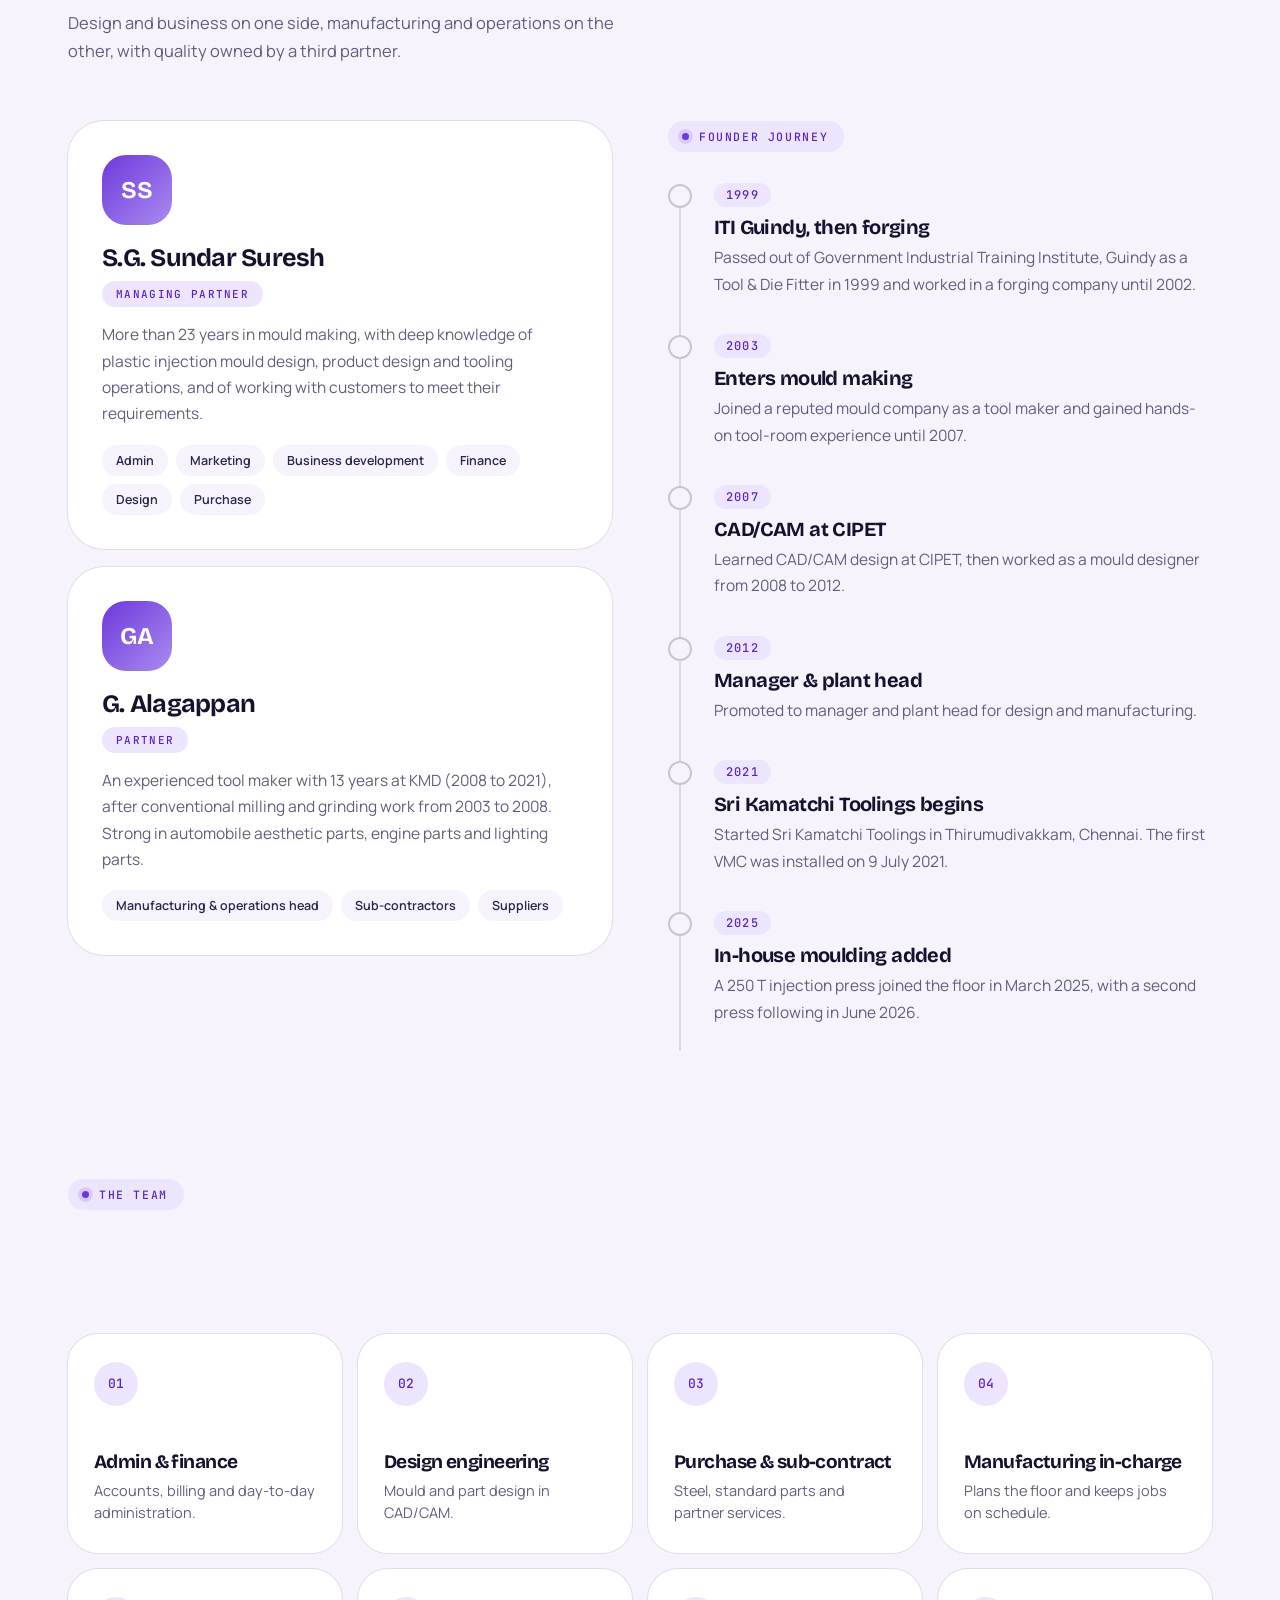
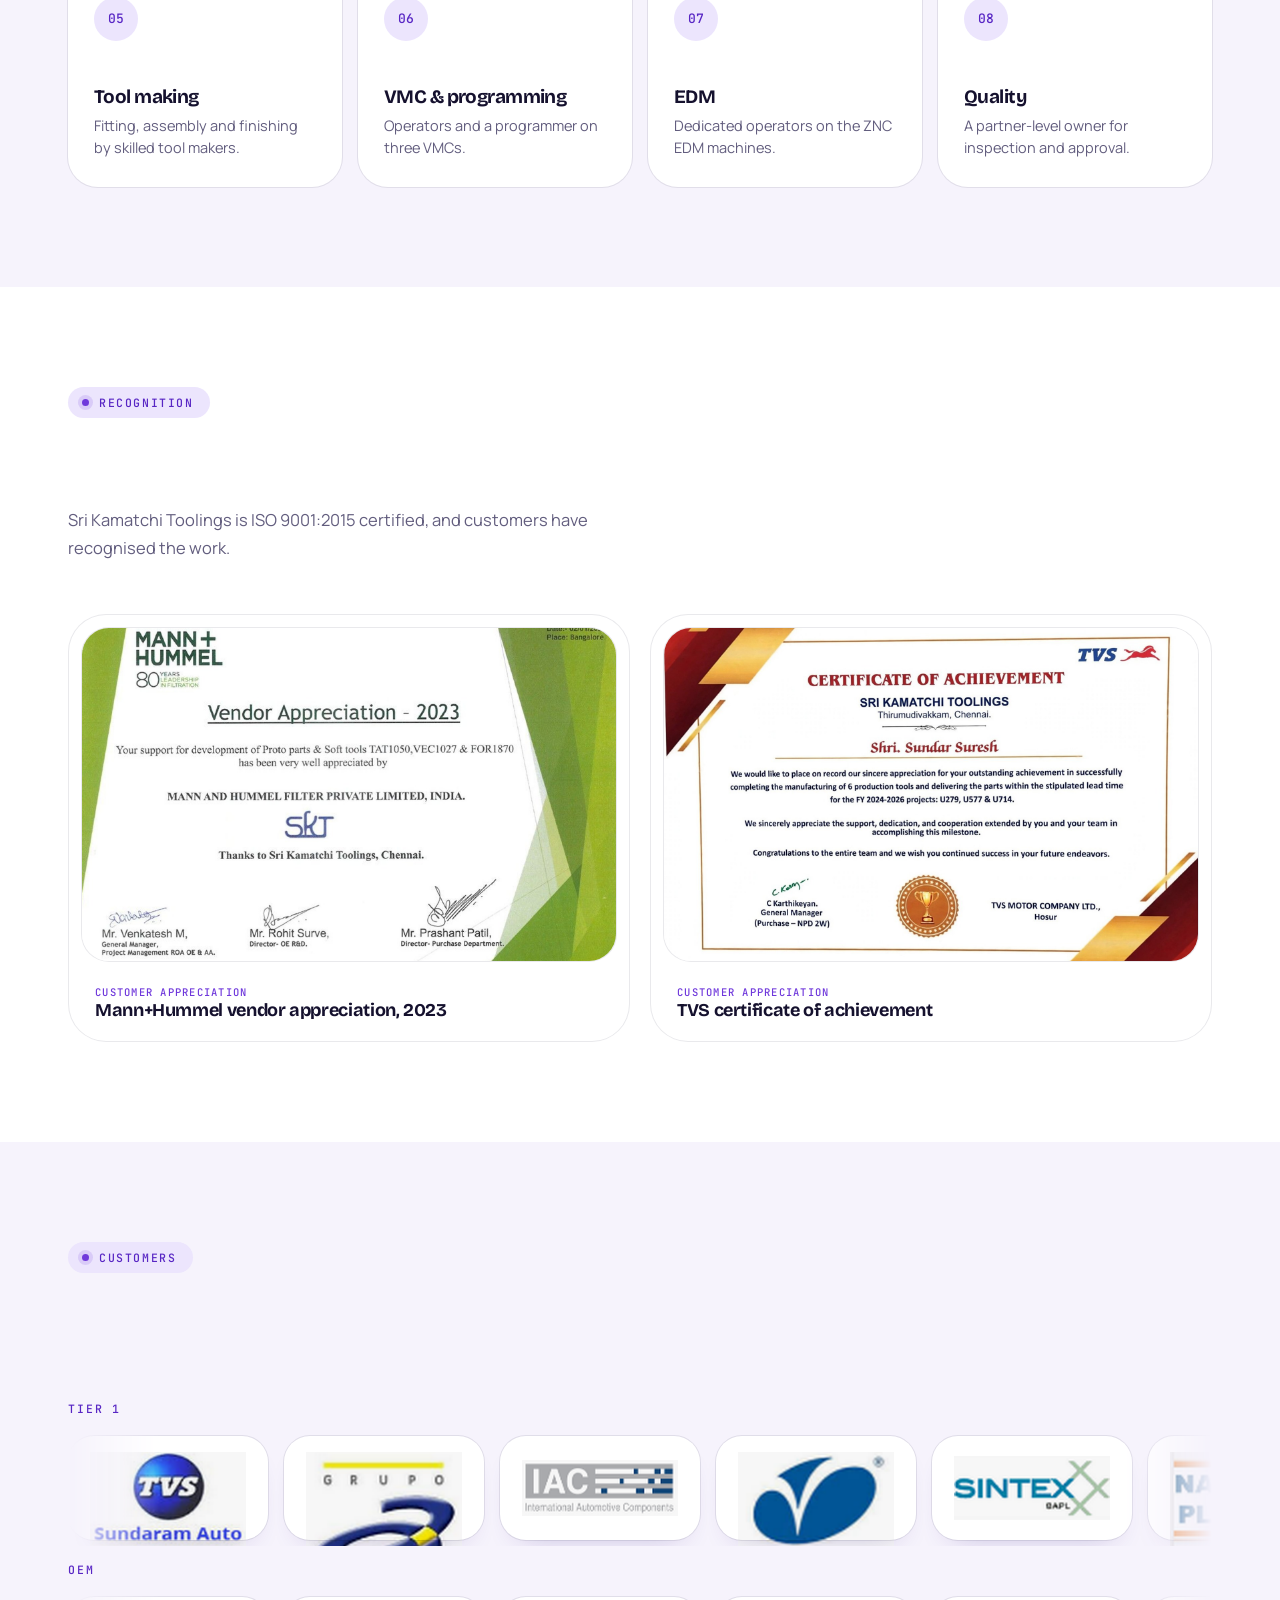
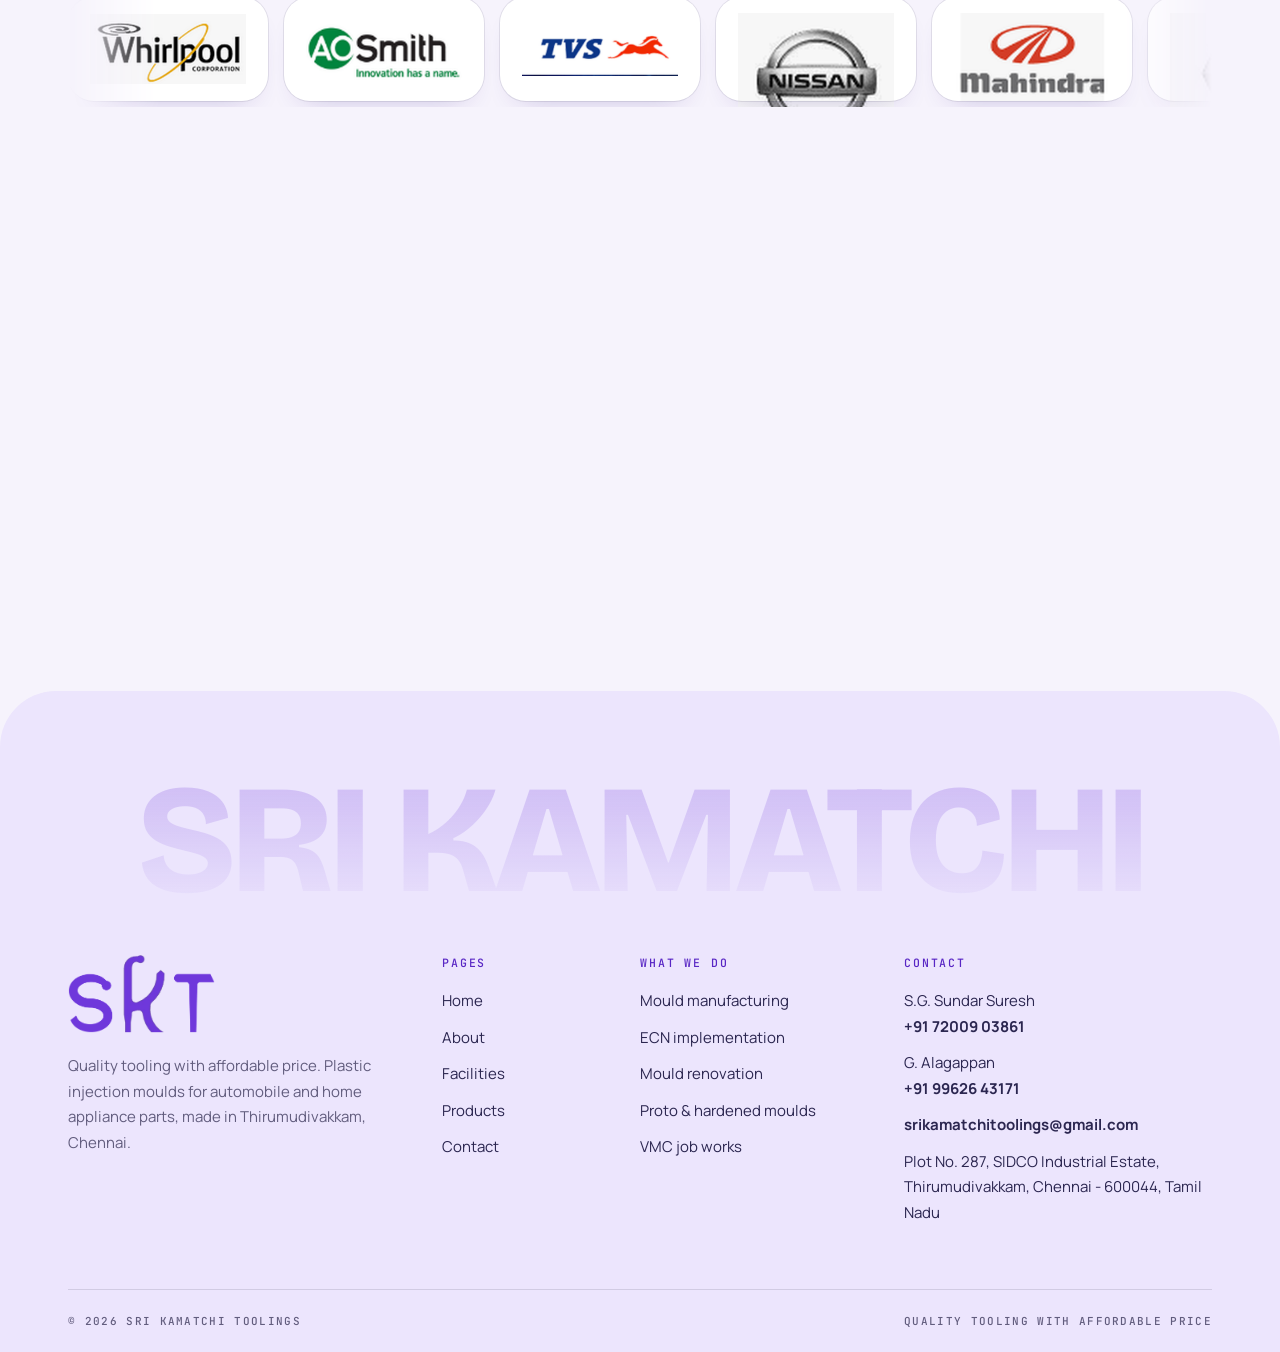
==== commit 434ece7b: "Remove underline, fix image overlaps, even certificates" ====
--- a/about.html
+++ b/about.html
@@ -1 +1 @@
-<!doctype html><html lang="en"><head><meta charset="utf-8"><meta name="viewport" content="width=device-width,initial-scale=1"><title>About | Sri Kamatchi Toolings</title><meta name="description" content="Meet the partners behind Sri Kamatchi Toolings, a plastic injection mould maker in Thirumudivakkam, Chennai, started in 2021."><meta name="theme-color" content="#f6f3fc"><link rel="icon" href="img/logo.png"><link rel="preload" href="fonts/bricolage.woff2" as="font" type="font/woff2" crossorigin><link rel="preload" href="fonts/manrope.woff2" as="font" type="font/woff2" crossorigin><script>document.documentElement.classList.add('js');try{if(sessionStorage.getItem('skt-seen')==='1')document.documentElement.classList.add('quick')}catch(e){}</script><link rel="stylesheet" href="css/style.css?v=6"></head><body><div id="ld" aria-label="Loading"><div class="lh l"></div><div class="lh r"></div><div class="lc"><div class="lcw"><canvas aria-hidden="true"></canvas><div class="lt"><small>Welcome to</small><img src="img/logo.png" alt="Sri Kamatchi Toolings"><em>Plastic injection moulds</em><i></i></div></div></div></div><header id="hd"><div class="hd"><a class="logo" href="index.html" aria-label="Sri Kamatchi Toolings home"><img src="img/logo.png" alt="SKT logo" width="75" height="40"><div><b>Sri Kamatchi Toolings</b><small>Plastic injection moulds</small></div></a><nav aria-label="Main"><i class="pill"></i><a href="index.html">Home</a><a href="about.html" class="on">About</a><a href="facilities.html">Facilities</a><a href="products.html">Products</a><a href="contact.html">Contact</a></nav><a class="hcall" href="tel:+917200903861" aria-label="Call +91 72009 03861"><svg viewBox="0 0 24 24" fill="none" stroke="currentColor" stroke-width="1.8" stroke-linecap="round" stroke-linejoin="round" aria-hidden="true"><path d="M22 16.9v3a2 2 0 0 1-2.2 2 19.8 19.8 0 0 1-8.6-3.1 19.5 19.5 0 0 1-6-6A19.8 19.8 0 0 1 2.1 4.2 2 2 0 0 1 4.1 2h3a2 2 0 0 1 2 1.7c.1 1 .4 1.9.7 2.8a2 2 0 0 1-.5 2.1L8 9.9a16 16 0 0 0 6 6l1.3-1.3a2 2 0 0 1 2.1-.4c.9.3 1.8.6 2.8.7a2 2 0 0 1 1.7 2z"/></svg><span>72009 03861</span></a><button class="bg" aria-label="Menu" aria-expanded="false"><i></i><i></i></button></div></header><div id="mm"><a class="mi" href="index.html">Home</a><a class="mi on" href="about.html">About</a><a class="mi" href="facilities.html">Facilities</a><a class="mi" href="products.html">Products</a><a class="mi" href="contact.html">Contact</a><div class="mf">Call <a href="tel:+917200903861">+91 72009 03861</a><br><a href="mailto:srikamatchitoolings@gmail.com">srikamatchitoolings@gmail.com</a></div></div><nav class="bn" aria-label="Quick"><a href="index.html"><svg viewBox="0 0 24 24" fill="none" stroke="currentColor" stroke-width="1.8" stroke-linecap="round" stroke-linejoin="round" aria-hidden="true"><path d="M3 11.5 12 4l9 7.5V20a1 1 0 0 1-1 1h-5v-6H9v6H4a1 1 0 0 1-1-1z"/></svg><span>Home</span></a><a href="about.html" class="on"><svg viewBox="0 0 24 24" fill="none" stroke="currentColor" stroke-width="1.8" stroke-linecap="round" stroke-linejoin="round" aria-hidden="true"><circle cx="9" cy="8" r="3.2"/><path d="M3 20c0-3.3 2.7-6 6-6s6 2.7 6 6"/><circle cx="17.5" cy="9" r="2.5"/><path d="M17 14.2c2.4.3 4.2 2.3 4.2 4.8"/></svg><span>About</span></a><a href="facilities.html"><svg viewBox="0 0 24 24" fill="none" stroke="currentColor" stroke-width="1.8" stroke-linecap="round" stroke-linejoin="round" aria-hidden="true"><circle cx="12" cy="12" r="3"/><circle cx="12" cy="12" r="6.6"/><path d="M12 2v3M12 19v3M2 12h3M19 12h3M4.9 4.9 7 7M17 17l2.1 2.1M4.9 19.1 7 17M17 7l2.1-2.1"/></svg><span>Facilities</span></a><a href="products.html"><svg viewBox="0 0 24 24" fill="none" stroke="currentColor" stroke-width="1.8" stroke-linecap="round" stroke-linejoin="round" aria-hidden="true"><path d="m12 3 8 4.5v9L12 21l-8-4.5v-9z"/><path d="m4 7.5 8 4.5 8-4.5M12 12v9"/></svg><span>Products</span></a><a href="contact.html"><svg viewBox="0 0 24 24" fill="none" stroke="currentColor" stroke-width="1.8" stroke-linecap="round" stroke-linejoin="round" aria-hidden="true"><path d="M22 16.9v3a2 2 0 0 1-2.2 2 19.8 19.8 0 0 1-8.6-3.1 19.5 19.5 0 0 1-6-6A19.8 19.8 0 0 1 2.1 4.2 2 2 0 0 1 4.1 2h3a2 2 0 0 1 2 1.7c.1 1 .4 1.9.7 2.8a2 2 0 0 1-.5 2.1L8 9.9a16 16 0 0 0 6 6l1.3-1.3a2 2 0 0 1 2.1-.4c.9.3 1.8.6 2.8.7a2 2 0 0 1 1.7 2z"/></svg><span>Contact</span></a></nav><section class="ph wkh"><div class="wrap"><div><div class="crumb"><a href="index.html">Home</a> / About</div><h1>Tool makers who care about <span class="hl">the first shot.</span></h1><p>Our vision, mission and the people behind every mould.</p></div><div class="wkw"><div class="p3d wkv" role="img" aria-label="Isometric model of our workshop: a 2 ton gantry crane carries a mould block between the VMC 540V, AMS 1060V, ZNC EDM, surface grinder and 250 T injection press."><canvas id="wk-canvas" aria-hidden="true"></canvas><div class="wk-tag"><i></i><b>2 T gantry crane</b><span id="wk-cap">Starting up</span></div></div><ul class="wkl" id="wk-list" aria-label="Machines in our workshop"><li data-i="0" style="--c:#8f6bf0"><i></i>VMC 540V</li><li data-i="1" style="--c:#5d3fd3"><i></i>AMS 1060V</li><li data-i="2" style="--c:#c084f5"><i></i>ZNC EDM</li><li data-i="3" style="--c:#9aa5d6"><i></i>Surface grinder</li><li data-i="4" style="--c:#ffb62e"><i></i>250 T press</li></ul></div></div></section><section class="s paper"><div class="wrap two"><div><div class="eb">Who we are</div><h2>Quality tooling with <span class="hl">affordable price.</span></h2><p class="sub">Sri Kamatchi Toolings is a plastic injection mould maker in SIDCO Industrial Estate, Thirumudivakkam, Chennai. We make interior and exterior parts tooling for automobiles and home appliances, with compact mould design, moulds planned for robotic handling, and continual improvement in the skill of moulds.</p><p class="sub">Our agenda is simple: make moulds right the first time, deliver on time, and keep the customer delighted.</p><div class="nums"><div><b data-n="2021">0</b><span>Year founded</span></div><div><b data-n="90" data-s="%">0</b><span>Fit target in T-0</span></div><div><b data-c="1" data-n="2200">0</b><span>Sq. ft. shop floor</span></div></div></div><div class="duo"><img alt="SKT shop floor" loading="lazy" src="img/floor1.jpg"/><img alt="Injection moulding shop floor" loading="lazy" src="img/inj-shop.jpg"/></div></div></section><section class="s"><div class="wrap"><div class="sh"><div class="eb">Leadership</div><h2>Two partners, <span class="hl">one tool room</span></h2><p class="sub">Design and business on one side, manufacturing and operations on the other, with quality owned by a third partner.</p></div><div class="pg"><div><article class="pc"><div class="av">SS</div><h3>S.G. Sundar Suresh</h3><div class="rl">Managing Partner</div><p>More than 23 years in mould making, with deep knowledge of plastic injection mould design, product design and tooling operations, and of working with customers to meet their requirements.</p><div class="tags"><span>Admin</span><span>Marketing</span><span>Business development</span><span>Finance</span><span>Design</span><span>Purchase</span></div></article><article class="pc"><div class="av">GA</div><h3>G. Alagappan</h3><div class="rl">Partner</div><p>An experienced tool maker with 13 years at KMD (2008 to 2021), after conventional milling and grinding work from 2003 to 2008. Strong in automobile aesthetic parts, engine parts and lighting parts.</p><div class="tags"><span>Manufacturing &amp; operations head</span><span>Sub-contractors</span><span>Suppliers</span></div></article></div><div><div class="eb">Founder journey</div><div class="tm"><i class="fillb"></i><div class="ev"><small>1999</small><h4>ITI Guindy, then forging</h4><p>Passed out of Government Industrial Training Institute, Guindy as a Tool &amp; Die Fitter in 1999 and worked in a forging company until 2002.</p></div><div class="ev"><small>2003</small><h4>Enters mould making</h4><p>Joined a reputed mould company as a tool maker and gained hands-on tool-room experience until 2007.</p></div><div class="ev"><small>2007</small><h4>CAD/CAM at CIPET</h4><p>Learned CAD/CAM design at CIPET, then worked as a mould designer from 2008 to 2012.</p></div><div class="ev"><small>2012</small><h4>Manager &amp; plant head</h4><p>Promoted to manager and plant head for design and manufacturing.</p></div><div class="ev"><small>2021</small><h4>Sri Kamatchi Toolings begins</h4><p>Started Sri Kamatchi Toolings in Thirumudivakkam, Chennai. The first VMC was installed on 9 July 2021.</p></div><div class="ev"><small>2025</small><h4>In-house moulding added</h4><p>A 250 T injection press joined the floor in March 2025, with a second press following in June 2026.</p></div></div></div></div></div></section><section class="s" style="padding-top:20px"><div class="wrap"><div class="sh2"><div><div class="eb">The team</div><h2>Key roles that <span class="hl">run the floor</span></h2></div></div><div class="roles"><article class="role"><b>01</b><h4>Admin &amp; finance</h4><p>Accounts, billing and day-to-day administration.</p></article><article class="role"><b>02</b><h4>Design engineering</h4><p>Mould and part design in CAD/CAM.</p></article><article class="role"><b>03</b><h4>Purchase &amp; sub-contract</h4><p>Steel, standard parts and partner services.</p></article><article class="role"><b>04</b><h4>Manufacturing in-charge</h4><p>Plans the floor and keeps jobs on schedule.</p></article><article class="role"><b>05</b><h4>Tool making</h4><p>Fitting, assembly and finishing by skilled tool makers.</p></article><article class="role"><b>06</b><h4>VMC &amp; programming</h4><p>Operators and a programmer on three VMCs.</p></article><article class="role"><b>07</b><h4>EDM</h4><p>Dedicated operators on the ZNC EDM machines.</p></article><article class="role"><b>08</b><h4>Quality</h4><p>A partner-level owner for inspection and approval.</p></article></div></div></section><section class="s paper"><div class="wrap"><div class="sh2"><div><div class="eb">Recognition</div><h2>Certified &amp; <span class="hl">appreciated</span></h2><p class="sub">Sri Kamatchi Toolings is ISO 9001:2015 certified, and customers have recognised the work.</p></div></div><div class="certs"><figure class="cert" data-zoom="img/cert-mh.jpg" style="background:#fff;color:var(--ink)"><img alt="Mann+Hummel vendor appreciation 2023" loading="lazy" src="img/cert-mh.jpg"/><figcaption><small>Customer appreciation</small>Mann+Hummel vendor appreciation, 2023</figcaption></figure><figure class="cert" data-zoom="img/cert-tvs.jpg" style="background:#fff;color:var(--ink)"><img alt="TVS certificate of achievement" loading="lazy" src="img/cert-tvs.jpg"/><figcaption><small>Customer appreciation</small>TVS certificate of achievement</figcaption></figure></div></div></section><section class="s"><div class="wrap"><div class="sh"><div class="eb">Customers</div><h2>Worked with <span class="hl">Tier 1 &amp; OEM</span></h2></div><div class="tier">Tier 1</div><div aria-label="Customer logos" class="lgm r"><div class="lgt"><div class="hf"><div class="lg"><img alt="TVS Sundaram Auto Component" loading="lazy" src="img/c_tvs.png"/></div><div class="lg"><img alt="Grupo Antolin" loading="lazy" src="img/c_antolin.png"/></div><div class="lg"><img alt="International Automotive Components" loading="lazy" src="img/c_iac.png"/></div><div class="lg"><img alt="Varroc" loading="lazy" src="img/c_varroc.png"/></div><div class="lg"><img alt="Sintex" loading="lazy" src="img/c_sintex.png"/></div><div class="lg"><img alt="National Plastics" loading="lazy" src="img/c_national-plastics.png"/></div><div class="lg"><img alt="TVS Sundaram Auto Component" loading="lazy" src="img/c_tvs.png"/></div><div class="lg"><img alt="Grupo Antolin" loading="lazy" src="img/c_antolin.png"/></div><div class="lg"><img alt="International Automotive Components" loading="lazy" src="img/c_iac.png"/></div><div class="lg"><img alt="Varroc" loading="lazy" src="img/c_varroc.png"/></div><div class="lg"><img alt="Sintex" loading="lazy" src="img/c_sintex.png"/></div><div class="lg"><img alt="National Plastics" loading="lazy" src="img/c_national-plastics.png"/></div></div><div aria-hidden="true" class="hf"><div class="lg"><img alt="TVS Sundaram Auto Component" loading="lazy" src="img/c_tvs.png"/></div><div class="lg"><img alt="Grupo Antolin" loading="lazy" src="img/c_antolin.png"/></div><div class="lg"><img alt="International Automotive Components" loading="lazy" src="img/c_iac.png"/></div><div class="lg"><img alt="Varroc" loading="lazy" src="img/c_varroc.png"/></div><div class="lg"><img alt="Sintex" loading="lazy" src="img/c_sintex.png"/></div><div class="lg"><img alt="National Plastics" loading="lazy" src="img/c_national-plastics.png"/></div><div class="lg"><img alt="TVS Sundaram Auto Component" loading="lazy" src="img/c_tvs.png"/></div><div class="lg"><img alt="Grupo Antolin" loading="lazy" src="img/c_antolin.png"/></div><div class="lg"><img alt="International Automotive Components" loading="lazy" src="img/c_iac.png"/></div><div class="lg"><img alt="Varroc" loading="lazy" src="img/c_varroc.png"/></div><div class="lg"><img alt="Sintex" loading="lazy" src="img/c_sintex.png"/></div><div class="lg"><img alt="National Plastics" loading="lazy" src="img/c_national-plastics.png"/></div></div></div></div><div class="tier">OEM</div><div aria-label="Customer logos" class="lgm l"><div class="lgt"><div class="hf"><div class="lg"><img alt="Whirlpool" loading="lazy" src="img/c_whirlpool.png"/></div><div class="lg"><img alt="A. O. Smith" loading="lazy" src="img/c_aosmith.png"/></div><div class="lg"><img alt="TVS Motor" loading="lazy" src="img/c_tvs-horse.png"/></div><div class="lg"><img alt="Nissan" loading="lazy" src="img/c_nissan.png"/></div><div class="lg"><img alt="Mahindra" loading="lazy" src="img/c_mahindra.png"/></div><div class="lg"><img alt="Renault" loading="lazy" src="img/c_renault.png"/></div><div class="lg"><img alt="Whirlpool" loading="lazy" src="img/c_whirlpool.png"/></div><div class="lg"><img alt="A. O. Smith" loading="lazy" src="img/c_aosmith.png"/></div><div class="lg"><img alt="TVS Motor" loading="lazy" src="img/c_tvs-horse.png"/></div><div class="lg"><img alt="Nissan" loading="lazy" src="img/c_nissan.png"/></div><div class="lg"><img alt="Mahindra" loading="lazy" src="img/c_mahindra.png"/></div><div class="lg"><img alt="Renault" loading="lazy" src="img/c_renault.png"/></div></div><div aria-hidden="true" class="hf"><div class="lg"><img alt="Whirlpool" loading="lazy" src="img/c_whirlpool.png"/></div><div class="lg"><img alt="A. O. Smith" loading="lazy" src="img/c_aosmith.png"/></div><div class="lg"><img alt="TVS Motor" loading="lazy" src="img/c_tvs-horse.png"/></div><div class="lg"><img alt="Nissan" loading="lazy" src="img/c_nissan.png"/></div><div class="lg"><img alt="Mahindra" loading="lazy" src="img/c_mahindra.png"/></div><div class="lg"><img alt="Renault" loading="lazy" src="img/c_renault.png"/></div><div class="lg"><img alt="Whirlpool" loading="lazy" src="img/c_whirlpool.png"/></div><div class="lg"><img alt="A. O. Smith" loading="lazy" src="img/c_aosmith.png"/></div><div class="lg"><img alt="TVS Motor" loading="lazy" src="img/c_tvs-horse.png"/></div><div class="lg"><img alt="Nissan" loading="lazy" src="img/c_nissan.png"/></div><div class="lg"><img alt="Mahindra" loading="lazy" src="img/c_mahindra.png"/></div><div class="lg"><img alt="Renault" loading="lazy" src="img/c_renault.png"/></div></div></div></div></div></section><section class="s tight"><div class="wrap"><div class="cta rv"><img class="wm" src="img/logo.png" alt=""><div><h2>Have a part that needs a <span class="out">mould?</span></h2><p>Share your part drawing or sample. We will study it and come back with a compact, robot-ready mould plan.</p></div><div class="bts"><a class="btn wh" href="contact.html">Send an enquiry</a><a class="btn ow" href="tel:+917200903861">+91 72009 03861</a></div></div></div></section><footer><div class="wrap"><div class="fmark" aria-hidden="true">SRI KAMATCHI</div><div class="fg"><div><a class="logo" href="index.html" aria-label="Sri Kamatchi Toolings home"><img src="img/logo.png" alt="SKT logo" width="147" height="78"></a><p>Quality tooling with affordable price. Plastic injection moulds for automobile and home appliance parts, made in Thirumudivakkam, Chennai.</p></div><div><h4>Pages</h4><ul><li><a href="index.html">Home</a></li><li><a href="about.html">About</a></li><li><a href="facilities.html">Facilities</a></li><li><a href="products.html">Products</a></li><li><a href="contact.html">Contact</a></li></ul></div><div><h4>What we do</h4><ul><li>Mould manufacturing</li><li>ECN implementation</li><li>Mould renovation</li><li>Proto &amp; hardened moulds</li><li>VMC job works</li></ul></div><div><h4>Contact</h4><ul><li>S.G. Sundar Suresh<br><a href="tel:+917200903861">+91 72009 03861</a></li><li>G. Alagappan<br><a href="tel:+919962643171">+91 99626 43171</a></li><li><a href="mailto:srikamatchitoolings@gmail.com">srikamatchitoolings@gmail.com</a></li><li>Plot No. 287, SIDCO Industrial Estate, Thirumudivakkam, Chennai - 600044, Tamil Nadu</li></ul></div></div><div class="fb"><span>&copy; 2026 SRI KAMATCHI TOOLINGS</span><span>QUALITY TOOLING WITH AFFORDABLE PRICE</span></div></div></footer><a class="wa" href="https://wa.me/917200903861" target="_blank" rel="noopener" aria-label="Chat on WhatsApp"><svg viewBox="0 0 24 24" aria-hidden="true"><path d="M20.5 3.5A11.8 11.8 0 0 0 12 0C5.4 0 .1 5.3.1 11.9c0 2.1.5 4.1 1.6 5.9L0 24l6.4-1.7a11.9 11.9 0 0 0 5.6 1.4c6.6 0 11.9-5.3 11.9-11.9 0-3.2-1.2-6.200-3.400-8.300zM12 21.700a9.900 9.900 0 0 1-5-1.400l-.4-.2-3.800 1 1-3.700-.2-.4A9.800 9.800 0 0 1 2.100 12C2.100 6.500 6.500 2.100 12 2.100c2.600 0 5.100 1 6.900 2.900a9.800 9.800 0 0 1 2.900 7c0 5.500-4.400 9.700-9.800 9.700zm5.400-7.300c-.3-.1-1.800-.9-2-1-.3-.1-.5-.1-.7.100-.2.300-.8 1-.9 1.200-.2.200-.3.200-.6.100-.3-.1-1.200-.4-2.300-1.400-.9-.8-1.400-1.700-1.600-2-.2-.3 0-.5.100-.6l.4-.5c.1-.2.200-.3.300-.5.100-.2 0-.4 0-.5l-.9-2.200c-.2-.6-.5-.5-.7-.5h-.6c-.2 0-.5.100-.8.400-.3.300-1 1-1 2.500s1.100 2.900 1.200 3.100c.1.200 2.100 3.200 5.100 4.500 1.800.8 2.500.8 3.400.7.600-.1 1.800-.7 2-1.400.3-.7.300-1.300.2-1.400-.1-.1-.3-.2-.6-.3z"/></svg></a><div id="lb"><span>CLOSE &times;</span><img alt=""></div><script src="js/main.js?v=4"></script><script src="js/three.min.js"></script><script src="js/workshop.js?v=1"></script><script src="js/fluid.js?v=1"></script></body></html>+<!doctype html><html lang="en"><head><meta charset="utf-8"><meta name="viewport" content="width=device-width,initial-scale=1"><title>About | Sri Kamatchi Toolings</title><meta name="description" content="Meet the partners behind Sri Kamatchi Toolings, a plastic injection mould maker in Thirumudivakkam, Chennai, started in 2021."><meta name="theme-color" content="#f6f3fc"><link rel="icon" href="img/logo.png"><link rel="preload" href="fonts/bricolage.woff2" as="font" type="font/woff2" crossorigin><link rel="preload" href="fonts/manrope.woff2" as="font" type="font/woff2" crossorigin><script>document.documentElement.classList.add('js');try{if(sessionStorage.getItem('skt-seen')==='1')document.documentElement.classList.add('quick')}catch(e){}</script><link rel="stylesheet" href="css/style.css?v=8"></head><body><div id="ld" aria-label="Loading"><div class="lh l"></div><div class="lh r"></div><div class="lc"><div class="lcw"><canvas aria-hidden="true"></canvas><div class="lt"><small>Welcome to</small><img src="img/logo.png" alt="Sri Kamatchi Toolings"><em>Plastic injection moulds</em><i></i></div></div></div></div><header id="hd"><div class="hd"><a class="logo" href="index.html" aria-label="Sri Kamatchi Toolings home"><img src="img/logo.png" alt="SKT logo" width="75" height="40"><div><b>Sri Kamatchi Toolings</b><small>Plastic injection moulds</small></div></a><nav aria-label="Main"><i class="pill"></i><a href="index.html">Home</a><a href="about.html" class="on">About</a><a href="facilities.html">Facilities</a><a href="products.html">Products</a><a href="contact.html">Contact</a></nav><a class="hcall" href="tel:+917200903861" aria-label="Call +91 72009 03861"><svg viewBox="0 0 24 24" fill="none" stroke="currentColor" stroke-width="1.8" stroke-linecap="round" stroke-linejoin="round" aria-hidden="true"><path d="M22 16.9v3a2 2 0 0 1-2.2 2 19.8 19.8 0 0 1-8.6-3.1 19.5 19.5 0 0 1-6-6A19.8 19.8 0 0 1 2.1 4.2 2 2 0 0 1 4.1 2h3a2 2 0 0 1 2 1.7c.1 1 .4 1.9.7 2.8a2 2 0 0 1-.5 2.1L8 9.9a16 16 0 0 0 6 6l1.3-1.3a2 2 0 0 1 2.1-.4c.9.3 1.8.6 2.8.7a2 2 0 0 1 1.7 2z"/></svg><span>72009 03861</span></a><button class="bg" aria-label="Menu" aria-expanded="false"><i></i><i></i></button></div></header><div id="mm"><a class="mi" href="index.html">Home</a><a class="mi on" href="about.html">About</a><a class="mi" href="facilities.html">Facilities</a><a class="mi" href="products.html">Products</a><a class="mi" href="contact.html">Contact</a><div class="mf">Call <a href="tel:+917200903861">+91 72009 03861</a><br><a href="mailto:srikamatchitoolings@gmail.com">srikamatchitoolings@gmail.com</a></div></div><nav class="bn" aria-label="Quick"><a href="index.html"><svg viewBox="0 0 24 24" fill="none" stroke="currentColor" stroke-width="1.8" stroke-linecap="round" stroke-linejoin="round" aria-hidden="true"><path d="M3 11.5 12 4l9 7.5V20a1 1 0 0 1-1 1h-5v-6H9v6H4a1 1 0 0 1-1-1z"/></svg><span>Home</span></a><a href="about.html" class="on"><svg viewBox="0 0 24 24" fill="none" stroke="currentColor" stroke-width="1.8" stroke-linecap="round" stroke-linejoin="round" aria-hidden="true"><circle cx="9" cy="8" r="3.2"/><path d="M3 20c0-3.3 2.7-6 6-6s6 2.7 6 6"/><circle cx="17.5" cy="9" r="2.5"/><path d="M17 14.2c2.4.3 4.2 2.3 4.2 4.8"/></svg><span>About</span></a><a href="facilities.html"><svg viewBox="0 0 24 24" fill="none" stroke="currentColor" stroke-width="1.8" stroke-linecap="round" stroke-linejoin="round" aria-hidden="true"><circle cx="12" cy="12" r="3"/><circle cx="12" cy="12" r="6.6"/><path d="M12 2v3M12 19v3M2 12h3M19 12h3M4.9 4.9 7 7M17 17l2.1 2.1M4.9 19.1 7 17M17 7l2.1-2.1"/></svg><span>Facilities</span></a><a href="products.html"><svg viewBox="0 0 24 24" fill="none" stroke="currentColor" stroke-width="1.8" stroke-linecap="round" stroke-linejoin="round" aria-hidden="true"><path d="m12 3 8 4.5v9L12 21l-8-4.5v-9z"/><path d="m4 7.5 8 4.5 8-4.5M12 12v9"/></svg><span>Products</span></a><a href="contact.html"><svg viewBox="0 0 24 24" fill="none" stroke="currentColor" stroke-width="1.8" stroke-linecap="round" stroke-linejoin="round" aria-hidden="true"><path d="M22 16.9v3a2 2 0 0 1-2.2 2 19.8 19.8 0 0 1-8.6-3.1 19.5 19.5 0 0 1-6-6A19.8 19.8 0 0 1 2.1 4.2 2 2 0 0 1 4.1 2h3a2 2 0 0 1 2 1.7c.1 1 .4 1.9.7 2.8a2 2 0 0 1-.5 2.1L8 9.9a16 16 0 0 0 6 6l1.3-1.3a2 2 0 0 1 2.1-.4c.9.3 1.8.6 2.8.7a2 2 0 0 1 1.7 2z"/></svg><span>Contact</span></a></nav><section class="ph wkh"><div class="wrap"><div><div class="crumb"><a href="index.html">Home</a> / About</div><h1>Tool makers who care about <span class="hl">the first shot.</span></h1><p>Our vision, mission and the people behind every mould.</p></div><div class="wkw"><div class="p3d wkv" role="img" aria-label="Isometric model of our workshop: a 2 ton gantry crane carries a mould block between the VMC 540V, AMS 1060V, ZNC EDM, surface grinder and 250 T injection press."><canvas id="wk-canvas" aria-hidden="true"></canvas><div class="wk-tag"><i></i><b>2 T gantry crane</b><span id="wk-cap">Starting up</span></div></div><ul class="wkl" id="wk-list" aria-label="Machines in our workshop"><li data-i="0" style="--c:#8f6bf0"><i></i>VMC 540V</li><li data-i="1" style="--c:#5d3fd3"><i></i>AMS 1060V</li><li data-i="2" style="--c:#c084f5"><i></i>ZNC EDM</li><li data-i="3" style="--c:#9aa5d6"><i></i>Surface grinder</li><li data-i="4" style="--c:#ffb62e"><i></i>250 T press</li></ul></div></div></section><section class="s paper"><div class="wrap two"><div><div class="eb">Who we are</div><h2>Quality tooling with <span class="hl">affordable price.</span></h2><p class="sub">Sri Kamatchi Toolings is a plastic injection mould maker in SIDCO Industrial Estate, Thirumudivakkam, Chennai. We make interior and exterior parts tooling for automobiles and home appliances, with compact mould design, moulds planned for robotic handling, and continual improvement in the skill of moulds.</p><p class="sub">Our agenda is simple: make moulds right the first time, deliver on time, and keep the customer delighted.</p><div class="nums"><div><b data-n="2021">0</b><span>Year founded</span></div><div><b data-n="90" data-s="%">0</b><span>Fit target in T-0</span></div><div><b data-c="1" data-n="2200">0</b><span>Sq. ft. shop floor</span></div></div></div><div class="duo"><img alt="SKT shop floor" loading="lazy" src="img/floor1.jpg"/><img alt="Injection moulding shop floor" loading="lazy" src="img/inj-shop.jpg"/></div></div></section><section class="s"><div class="wrap"><div class="sh"><div class="eb">Leadership</div><h2>Two partners, <span class="hl">one tool room</span></h2><p class="sub">Design and business on one side, manufacturing and operations on the other, with quality owned by a third partner.</p></div><div class="pg"><div><article class="pc"><div class="av">SS</div><h3>S.G. Sundar Suresh</h3><div class="rl">Managing Partner</div><p>More than 23 years in mould making, with deep knowledge of plastic injection mould design, product design and tooling operations, and of working with customers to meet their requirements.</p><div class="tags"><span>Admin</span><span>Marketing</span><span>Business development</span><span>Finance</span><span>Design</span><span>Purchase</span></div></article><article class="pc"><div class="av">GA</div><h3>G. Alagappan</h3><div class="rl">Partner</div><p>An experienced tool maker with 13 years at KMD (2008 to 2021), after conventional milling and grinding work from 2003 to 2008. Strong in automobile aesthetic parts, engine parts and lighting parts.</p><div class="tags"><span>Manufacturing &amp; operations head</span><span>Sub-contractors</span><span>Suppliers</span></div></article></div><div><div class="eb">Founder journey</div><div class="tm"><i class="fillb"></i><div class="ev"><small>1999</small><h4>ITI Guindy, then forging</h4><p>Passed out of Government Industrial Training Institute, Guindy as a Tool &amp; Die Fitter in 1999 and worked in a forging company until 2002.</p></div><div class="ev"><small>2003</small><h4>Enters mould making</h4><p>Joined a reputed mould company as a tool maker and gained hands-on tool-room experience until 2007.</p></div><div class="ev"><small>2007</small><h4>CAD/CAM at CIPET</h4><p>Learned CAD/CAM design at CIPET, then worked as a mould designer from 2008 to 2012.</p></div><div class="ev"><small>2012</small><h4>Manager &amp; plant head</h4><p>Promoted to manager and plant head for design and manufacturing.</p></div><div class="ev"><small>2021</small><h4>Sri Kamatchi Toolings begins</h4><p>Started Sri Kamatchi Toolings in Thirumudivakkam, Chennai. The first VMC was installed on 9 July 2021.</p></div><div class="ev"><small>2025</small><h4>In-house moulding added</h4><p>A 250 T injection press joined the floor in March 2025, with a second press following in June 2026.</p></div></div></div></div></div></section><section class="s" style="padding-top:20px"><div class="wrap"><div class="sh2"><div><div class="eb">The team</div><h2>Key roles that <span class="hl">run the floor</span></h2></div></div><div class="roles"><article class="role"><b>01</b><h4>Admin &amp; finance</h4><p>Accounts, billing and day-to-day administration.</p></article><article class="role"><b>02</b><h4>Design engineering</h4><p>Mould and part design in CAD/CAM.</p></article><article class="role"><b>03</b><h4>Purchase &amp; sub-contract</h4><p>Steel, standard parts and partner services.</p></article><article class="role"><b>04</b><h4>Manufacturing in-charge</h4><p>Plans the floor and keeps jobs on schedule.</p></article><article class="role"><b>05</b><h4>Tool making</h4><p>Fitting, assembly and finishing by skilled tool makers.</p></article><article class="role"><b>06</b><h4>VMC &amp; programming</h4><p>Operators and a programmer on three VMCs.</p></article><article class="role"><b>07</b><h4>EDM</h4><p>Dedicated operators on the ZNC EDM machines.</p></article><article class="role"><b>08</b><h4>Quality</h4><p>A partner-level owner for inspection and approval.</p></article></div></div></section><section class="s paper"><div class="wrap"><div class="sh2"><div><div class="eb">Recognition</div><h2>Certified &amp; <span class="hl">appreciated</span></h2><p class="sub">Sri Kamatchi Toolings is ISO 9001:2015 certified, and customers have recognised the work.</p></div></div><div class="certs"><figure class="cert" data-zoom="img/cert-mh.jpg?v=2" style="background:#fff;color:var(--ink)"><img alt="Mann+Hummel vendor appreciation 2023" loading="lazy" src="img/cert-mh.jpg?v=2"/><figcaption><small>Customer appreciation</small>Mann+Hummel vendor appreciation, 2023</figcaption></figure><figure class="cert" data-zoom="img/cert-tvs.jpg?v=2" style="background:#fff;color:var(--ink)"><img alt="TVS certificate of achievement" loading="lazy" src="img/cert-tvs.jpg?v=2"/><figcaption><small>Customer appreciation</small>TVS certificate of achievement</figcaption></figure></div></div></section><section class="s"><div class="wrap"><div class="sh"><div class="eb">Customers</div><h2>Worked with <span class="hl">Tier 1 &amp; OEM</span></h2></div><div class="tier">Tier 1</div><div aria-label="Customer logos" class="lgm r"><div class="lgt"><div class="hf"><div class="lg"><img alt="TVS Sundaram Auto Component" loading="lazy" src="img/c_tvs.png"/></div><div class="lg"><img alt="Grupo Antolin" loading="lazy" src="img/c_antolin.png"/></div><div class="lg"><img alt="International Automotive Components" loading="lazy" src="img/c_iac.png"/></div><div class="lg"><img alt="Varroc" loading="lazy" src="img/c_varroc.png"/></div><div class="lg"><img alt="Sintex" loading="lazy" src="img/c_sintex.png"/></div><div class="lg"><img alt="National Plastics" loading="lazy" src="img/c_national-plastics.png"/></div><div class="lg"><img alt="TVS Sundaram Auto Component" loading="lazy" src="img/c_tvs.png"/></div><div class="lg"><img alt="Grupo Antolin" loading="lazy" src="img/c_antolin.png"/></div><div class="lg"><img alt="International Automotive Components" loading="lazy" src="img/c_iac.png"/></div><div class="lg"><img alt="Varroc" loading="lazy" src="img/c_varroc.png"/></div><div class="lg"><img alt="Sintex" loading="lazy" src="img/c_sintex.png"/></div><div class="lg"><img alt="National Plastics" loading="lazy" src="img/c_national-plastics.png"/></div></div><div aria-hidden="true" class="hf"><div class="lg"><img alt="TVS Sundaram Auto Component" loading="lazy" src="img/c_tvs.png"/></div><div class="lg"><img alt="Grupo Antolin" loading="lazy" src="img/c_antolin.png"/></div><div class="lg"><img alt="International Automotive Components" loading="lazy" src="img/c_iac.png"/></div><div class="lg"><img alt="Varroc" loading="lazy" src="img/c_varroc.png"/></div><div class="lg"><img alt="Sintex" loading="lazy" src="img/c_sintex.png"/></div><div class="lg"><img alt="National Plastics" loading="lazy" src="img/c_national-plastics.png"/></div><div class="lg"><img alt="TVS Sundaram Auto Component" loading="lazy" src="img/c_tvs.png"/></div><div class="lg"><img alt="Grupo Antolin" loading="lazy" src="img/c_antolin.png"/></div><div class="lg"><img alt="International Automotive Components" loading="lazy" src="img/c_iac.png"/></div><div class="lg"><img alt="Varroc" loading="lazy" src="img/c_varroc.png"/></div><div class="lg"><img alt="Sintex" loading="lazy" src="img/c_sintex.png"/></div><div class="lg"><img alt="National Plastics" loading="lazy" src="img/c_national-plastics.png"/></div></div></div></div><div class="tier">OEM</div><div aria-label="Customer logos" class="lgm l"><div class="lgt"><div class="hf"><div class="lg"><img alt="Whirlpool" loading="lazy" src="img/c_whirlpool.png"/></div><div class="lg"><img alt="A. O. Smith" loading="lazy" src="img/c_aosmith.png"/></div><div class="lg"><img alt="TVS Motor" loading="lazy" src="img/c_tvs-horse.png"/></div><div class="lg"><img alt="Nissan" loading="lazy" src="img/c_nissan.png"/></div><div class="lg"><img alt="Mahindra" loading="lazy" src="img/c_mahindra.png"/></div><div class="lg"><img alt="Renault" loading="lazy" src="img/c_renault.png"/></div><div class="lg"><img alt="Whirlpool" loading="lazy" src="img/c_whirlpool.png"/></div><div class="lg"><img alt="A. O. Smith" loading="lazy" src="img/c_aosmith.png"/></div><div class="lg"><img alt="TVS Motor" loading="lazy" src="img/c_tvs-horse.png"/></div><div class="lg"><img alt="Nissan" loading="lazy" src="img/c_nissan.png"/></div><div class="lg"><img alt="Mahindra" loading="lazy" src="img/c_mahindra.png"/></div><div class="lg"><img alt="Renault" loading="lazy" src="img/c_renault.png"/></div></div><div aria-hidden="true" class="hf"><div class="lg"><img alt="Whirlpool" loading="lazy" src="img/c_whirlpool.png"/></div><div class="lg"><img alt="A. O. Smith" loading="lazy" src="img/c_aosmith.png"/></div><div class="lg"><img alt="TVS Motor" loading="lazy" src="img/c_tvs-horse.png"/></div><div class="lg"><img alt="Nissan" loading="lazy" src="img/c_nissan.png"/></div><div class="lg"><img alt="Mahindra" loading="lazy" src="img/c_mahindra.png"/></div><div class="lg"><img alt="Renault" loading="lazy" src="img/c_renault.png"/></div><div class="lg"><img alt="Whirlpool" loading="lazy" src="img/c_whirlpool.png"/></div><div class="lg"><img alt="A. O. Smith" loading="lazy" src="img/c_aosmith.png"/></div><div class="lg"><img alt="TVS Motor" loading="lazy" src="img/c_tvs-horse.png"/></div><div class="lg"><img alt="Nissan" loading="lazy" src="img/c_nissan.png"/></div><div class="lg"><img alt="Mahindra" loading="lazy" src="img/c_mahindra.png"/></div><div class="lg"><img alt="Renault" loading="lazy" src="img/c_renault.png"/></div></div></div></div></div></section><section class="s tight"><div class="wrap"><div class="cta rv"><img class="wm" src="img/logo.png" alt=""><div><h2>Have a part that needs a <span class="out">mould?</span></h2><p>Share your part drawing or sample. We will study it and come back with a compact, robot-ready mould plan.</p></div><div class="bts"><a class="btn wh" href="contact.html">Send an enquiry</a><a class="btn ow" href="tel:+917200903861">+91 72009 03861</a></div></div></div></section><footer><div class="wrap"><div class="fmark" aria-hidden="true">SRI KAMATCHI</div><div class="fg"><div><a class="logo" href="index.html" aria-label="Sri Kamatchi Toolings home"><img src="img/logo.png" alt="SKT logo" width="147" height="78"></a><p>Quality tooling with affordable price. Plastic injection moulds for automobile and home appliance parts, made in Thirumudivakkam, Chennai.</p></div><div><h4>Pages</h4><ul><li><a href="index.html">Home</a></li><li><a href="about.html">About</a></li><li><a href="facilities.html">Facilities</a></li><li><a href="products.html">Products</a></li><li><a href="contact.html">Contact</a></li></ul></div><div><h4>What we do</h4><ul><li>Mould manufacturing</li><li>ECN implementation</li><li>Mould renovation</li><li>Proto &amp; hardened moulds</li><li>VMC job works</li></ul></div><div><h4>Contact</h4><ul><li>S.G. Sundar Suresh<br><a href="tel:+917200903861">+91 72009 03861</a></li><li>G. Alagappan<br><a href="tel:+919962643171">+91 99626 43171</a></li><li><a href="mailto:srikamatchitoolings@gmail.com">srikamatchitoolings@gmail.com</a></li><li>Plot No. 287, SIDCO Industrial Estate, Thirumudivakkam, Chennai - 600044, Tamil Nadu</li></ul></div></div><div class="fb"><span>&copy; 2026 SRI KAMATCHI TOOLINGS</span><span>QUALITY TOOLING WITH AFFORDABLE PRICE</span></div></div></footer><a class="wa" href="https://wa.me/917200903861" target="_blank" rel="noopener" aria-label="Chat on WhatsApp"><svg viewBox="0 0 24 24" aria-hidden="true"><path d="M20.5 3.5A11.8 11.8 0 0 0 12 0C5.4 0 .1 5.3.1 11.9c0 2.1.5 4.1 1.6 5.9L0 24l6.4-1.7a11.9 11.9 0 0 0 5.6 1.4c6.6 0 11.9-5.3 11.9-11.9 0-3.2-1.2-6.200-3.400-8.300zM12 21.700a9.900 9.900 0 0 1-5-1.400l-.4-.2-3.800 1 1-3.700-.2-.4A9.800 9.800 0 0 1 2.100 12C2.100 6.500 6.500 2.100 12 2.100c2.600 0 5.100 1 6.900 2.900a9.800 9.800 0 0 1 2.900 7c0 5.500-4.400 9.700-9.800 9.700zm5.400-7.300c-.3-.1-1.800-.9-2-1-.3-.1-.5-.1-.7.100-.2.300-.8 1-.9 1.200-.2.200-.3.200-.6.100-.3-.1-1.200-.4-2.300-1.400-.9-.8-1.400-1.700-1.600-2-.2-.3 0-.5.100-.6l.4-.5c.1-.2.200-.3.300-.5.100-.2 0-.4 0-.5l-.9-2.200c-.2-.6-.5-.5-.7-.5h-.6c-.2 0-.5.100-.8.400-.3.300-1 1-1 2.500s1.100 2.900 1.200 3.100c.1.200 2.100 3.200 5.100 4.500 1.800.8 2.500.8 3.400.7.600-.1 1.800-.7 2-1.400.3-.7.300-1.300.2-1.400-.1-.1-.3-.2-.6-.3z"/></svg></a><div id="lb"><span>CLOSE &times;</span><img alt=""></div><script src="js/main.js?v=5"></script><script src="js/three.min.js"></script><script src="js/workshop.js?v=1"></script><script src="js/fluid.js?v=1"></script></body></html>
--- a/css/style.css
+++ b/css/style.css
@@ -711,3 +711,36 @@
 .pmq .pt2{flex:none;width:250px;aspect-ratio:1/1.08;cursor:zoom-in}
 @media(max-width:640px){.pmq .pt2{width:190px;border-radius:24px}.pmq .pt2 .cp{left:8px;right:8px;bottom:8px;padding:8px 10px;font-size:12.5px;border-radius:14px}}
 @media(prefers-reduced-motion:reduce){.lgm.pmq .lgt{animation:none}.lgm.pmq{overflow-x:auto}}
+
+/* ---------- slime wave menu (v7) ---------- */
+#sl{position:fixed;inset:0;width:100%;height:100%;z-index:85;pointer-events:none;display:none}
+#sl.go{display:block;pointer-events:all}
+#mm{clip-path:none!important;opacity:0;visibility:hidden;pointer-events:none;transition:none;overflow-y:auto}
+#mm.on{opacity:1;visibility:visible;pointer-events:all}
+#mm a.mi{opacity:0;transform:translateY(34px);transition:none;-webkit-text-stroke:1.5px transparent}
+#mm.on a.mi{opacity:1;transform:none;transition:opacity .6s var(--out) .12s,transform .7s var(--out) .12s,color .3s,-webkit-text-stroke-color .3s}
+#mm.on a.mi:nth-child(2){transition-delay:.18s}#mm.on a.mi:nth-child(3){transition-delay:.24s}#mm.on a.mi:nth-child(4){transition-delay:.3s}#mm.on a.mi:nth-child(5){transition-delay:.36s}
+#mm.on a.mi:hover{color:transparent;-webkit-text-stroke:1.5px #fff;transform:translateX(12px);transition-delay:0s}
+#mm .mf{opacity:0;transition:none}
+#mm.on .mf{opacity:1;transition:opacity .7s ease .5s}
+.bg{display:block;margin-left:auto}
+@media(min-width:961px){
+  .hd nav{margin-left:auto}.hd .bg{margin-left:0}
+  #mm{display:grid;grid-template-columns:1fr minmax(280px,380px);column-gap:8vw;align-content:center;padding:100px 9vw 60px}
+  #mm a.mi{grid-column:1;font-size:clamp(52px,7vw,96px);padding:2px 0}
+  #mm .mf{grid-column:2;grid-row:1/span 5;align-self:center;margin:0;border-top:0;border-left:1px solid #ffffff22;padding:10px 0 10px 40px;font-size:17px;line-height:1.9}
+}
+
+/* ---------- v8: no overlaps, even certificates ---------- */
+.hl svg{display:none}
+.cav{display:flex;flex-wrap:wrap;gap:14px;justify-content:center}
+.cav .stage{flex:0 0 100%}
+.cav .bdg{position:static;animation:none;left:auto;right:auto;top:auto;bottom:auto}
+.collage{display:grid;grid-template-columns:1.15fr 1fr;grid-template-rows:auto 1fr;gap:18px;padding:0;align-items:center}
+.collage .c1{grid-column:1;grid-row:1/3;width:100%;height:100%;aspect-ratio:auto;min-height:420px;border-radius:40px}
+.collage .badge{position:relative;left:auto;top:auto;grid-column:2;grid-row:1;justify-self:center;width:130px;height:130px}
+.collage .c2{position:static;grid-column:2;grid-row:2;width:100%;height:100%;aspect-ratio:1;border:0;border-radius:40px}
+.certs{align-items:stretch}
+.cert{display:flex;flex-direction:column;background:#fff;border:1px solid var(--ln)}
+.cert img{width:100%;height:auto;aspect-ratio:16/10;object-fit:cover;border-radius:28px;border:1px solid var(--ln);background:#fff}
+.cert figcaption{margin-top:auto}
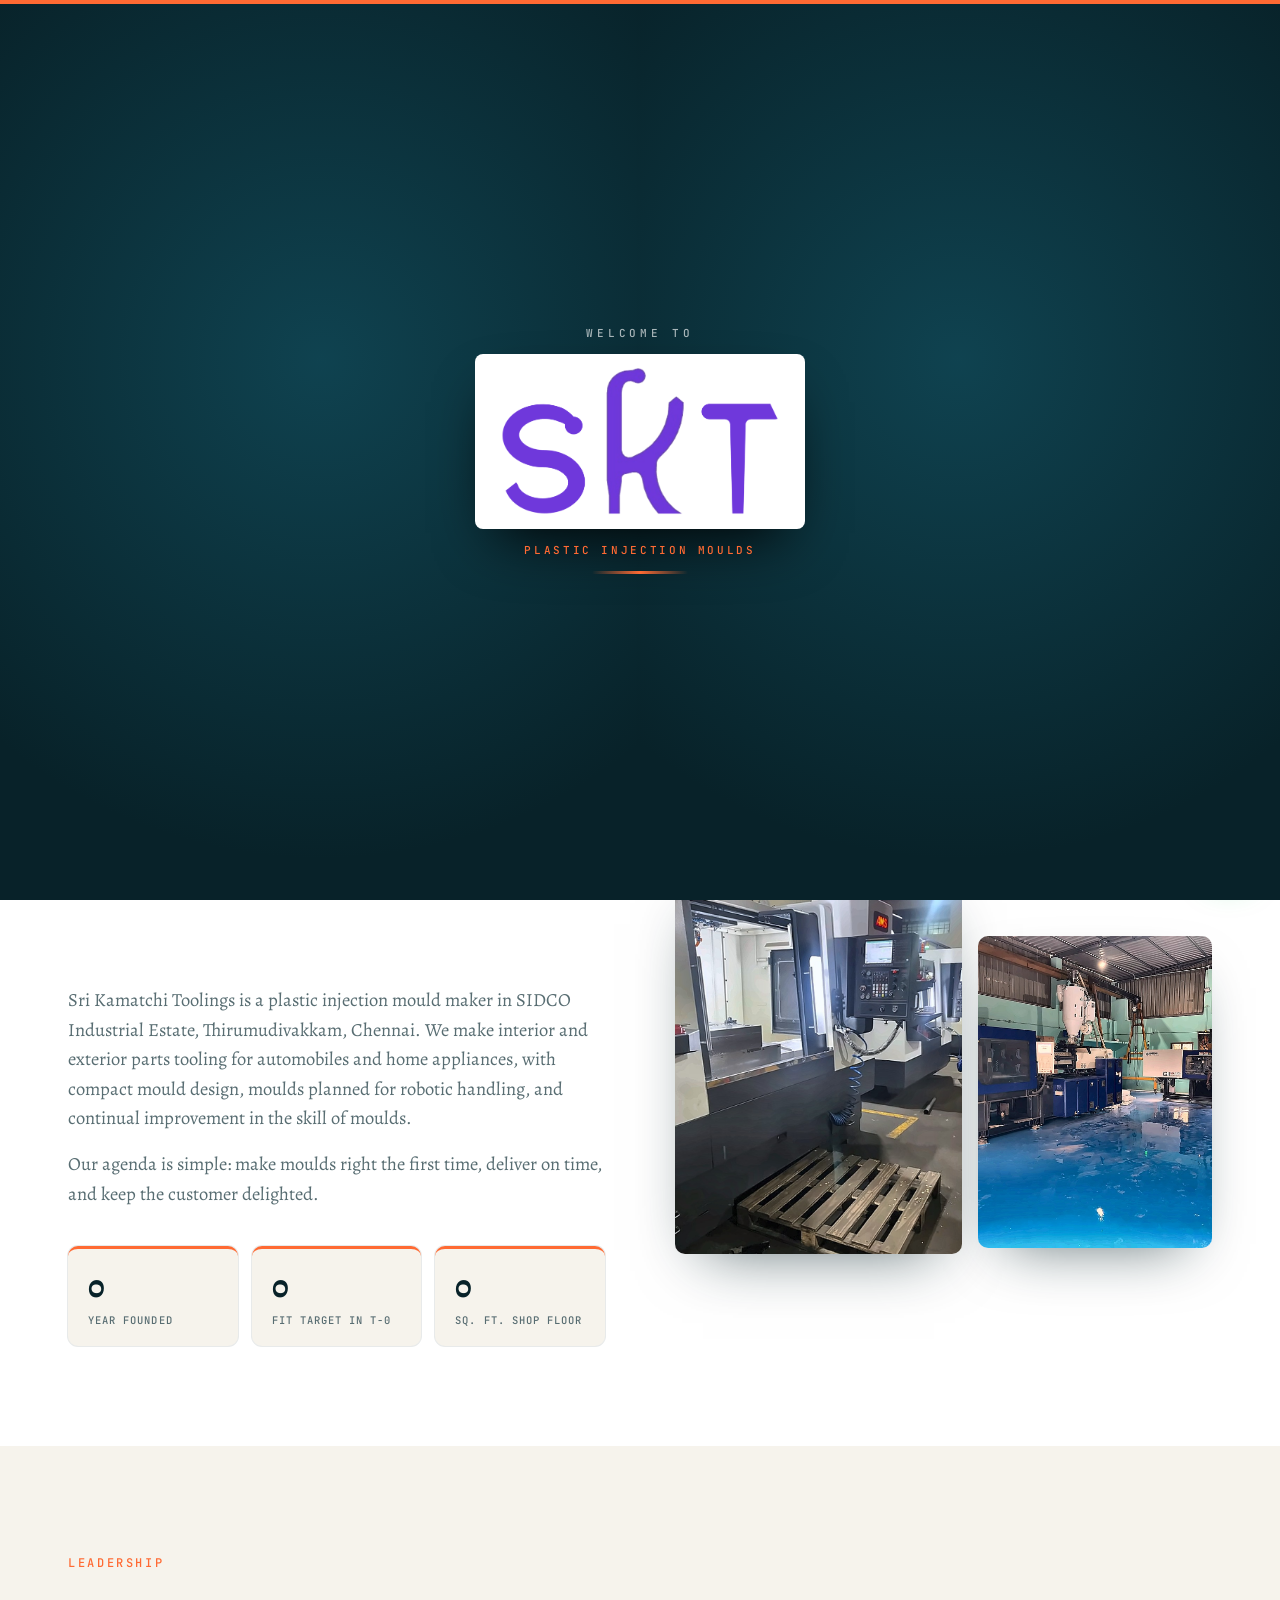
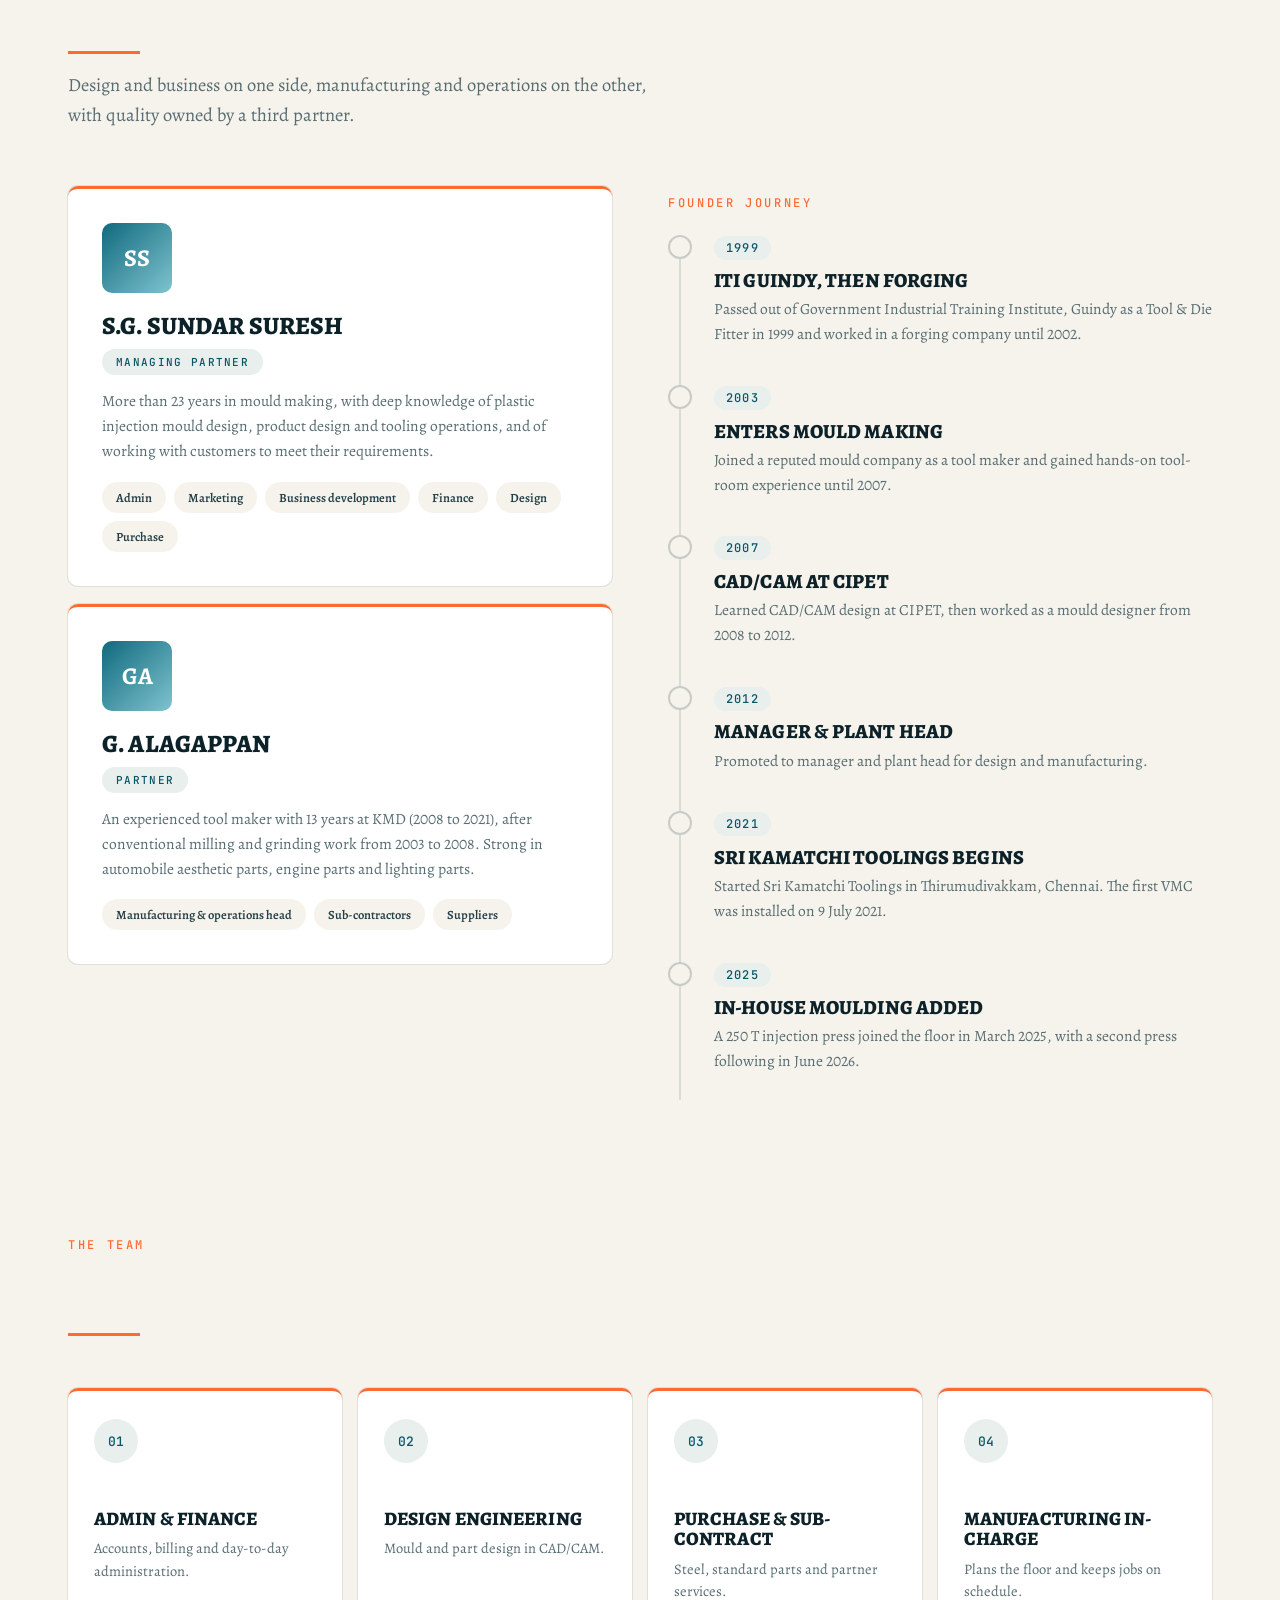
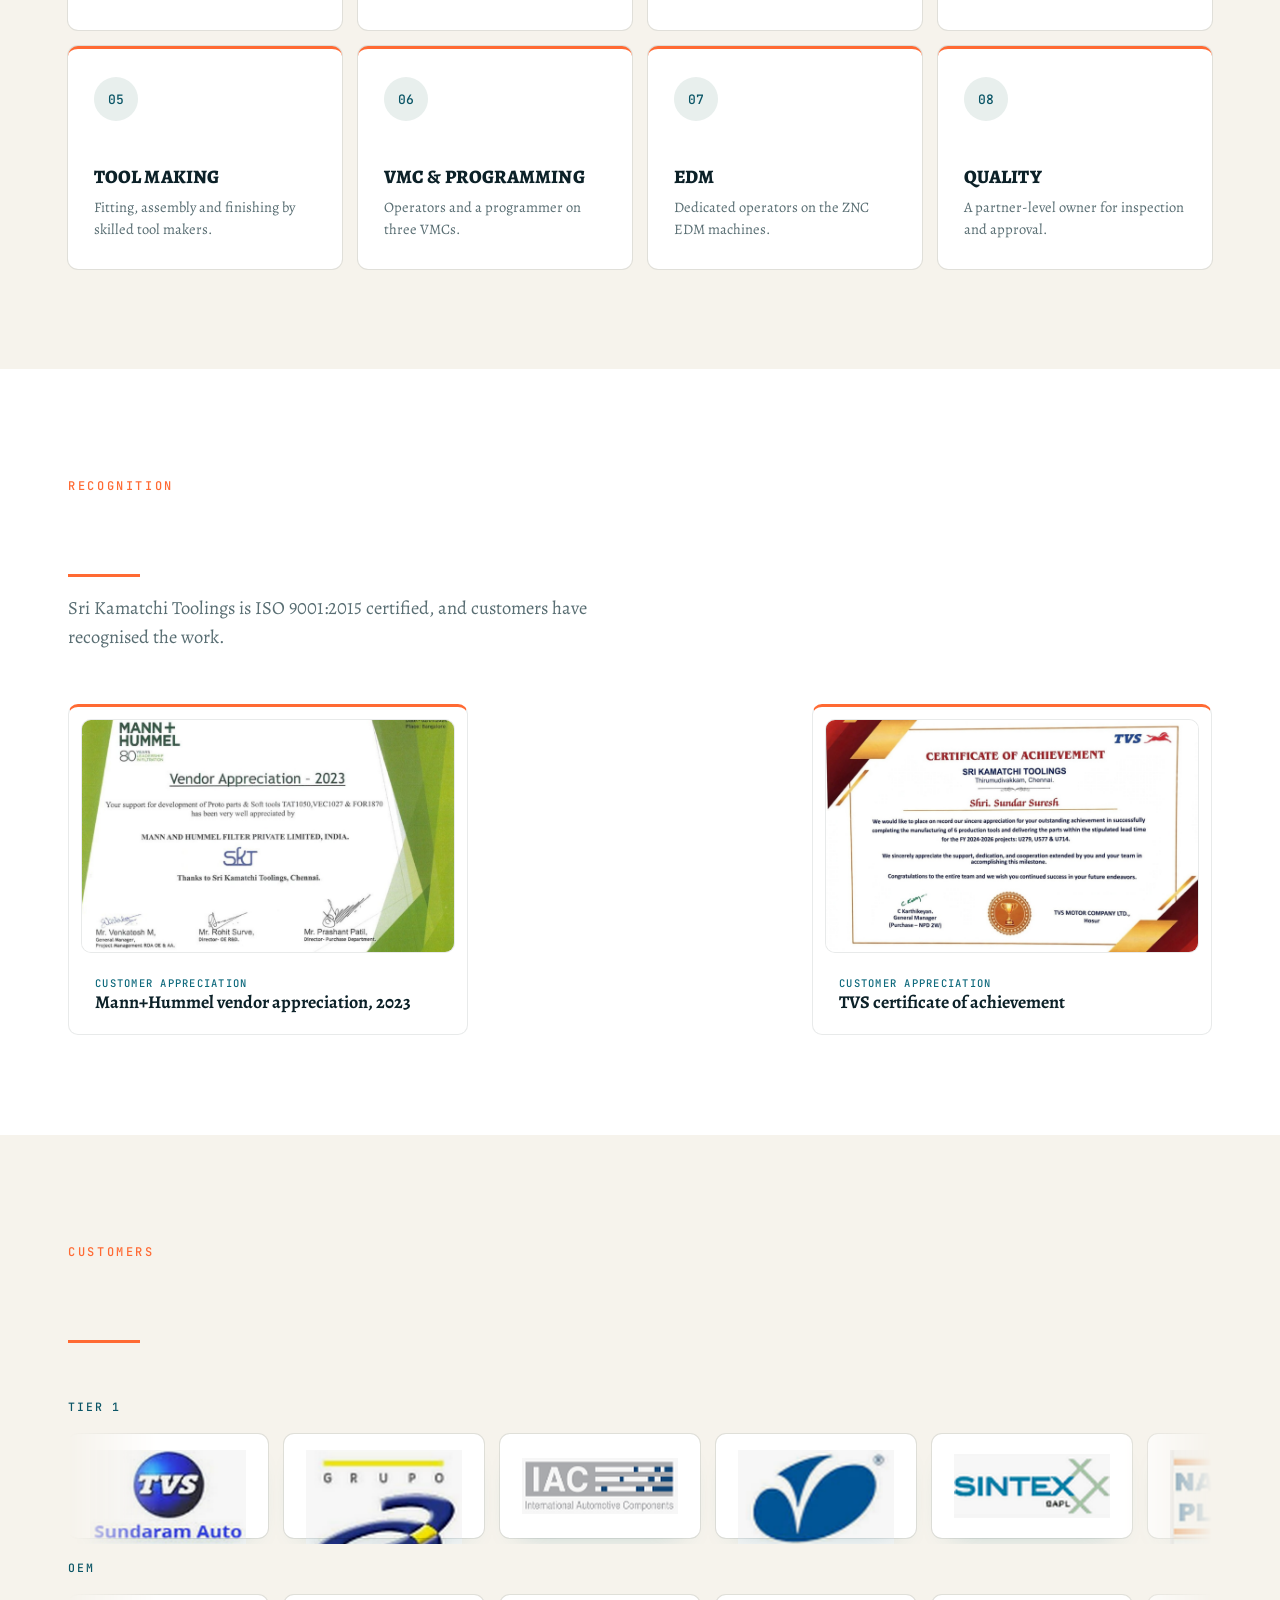
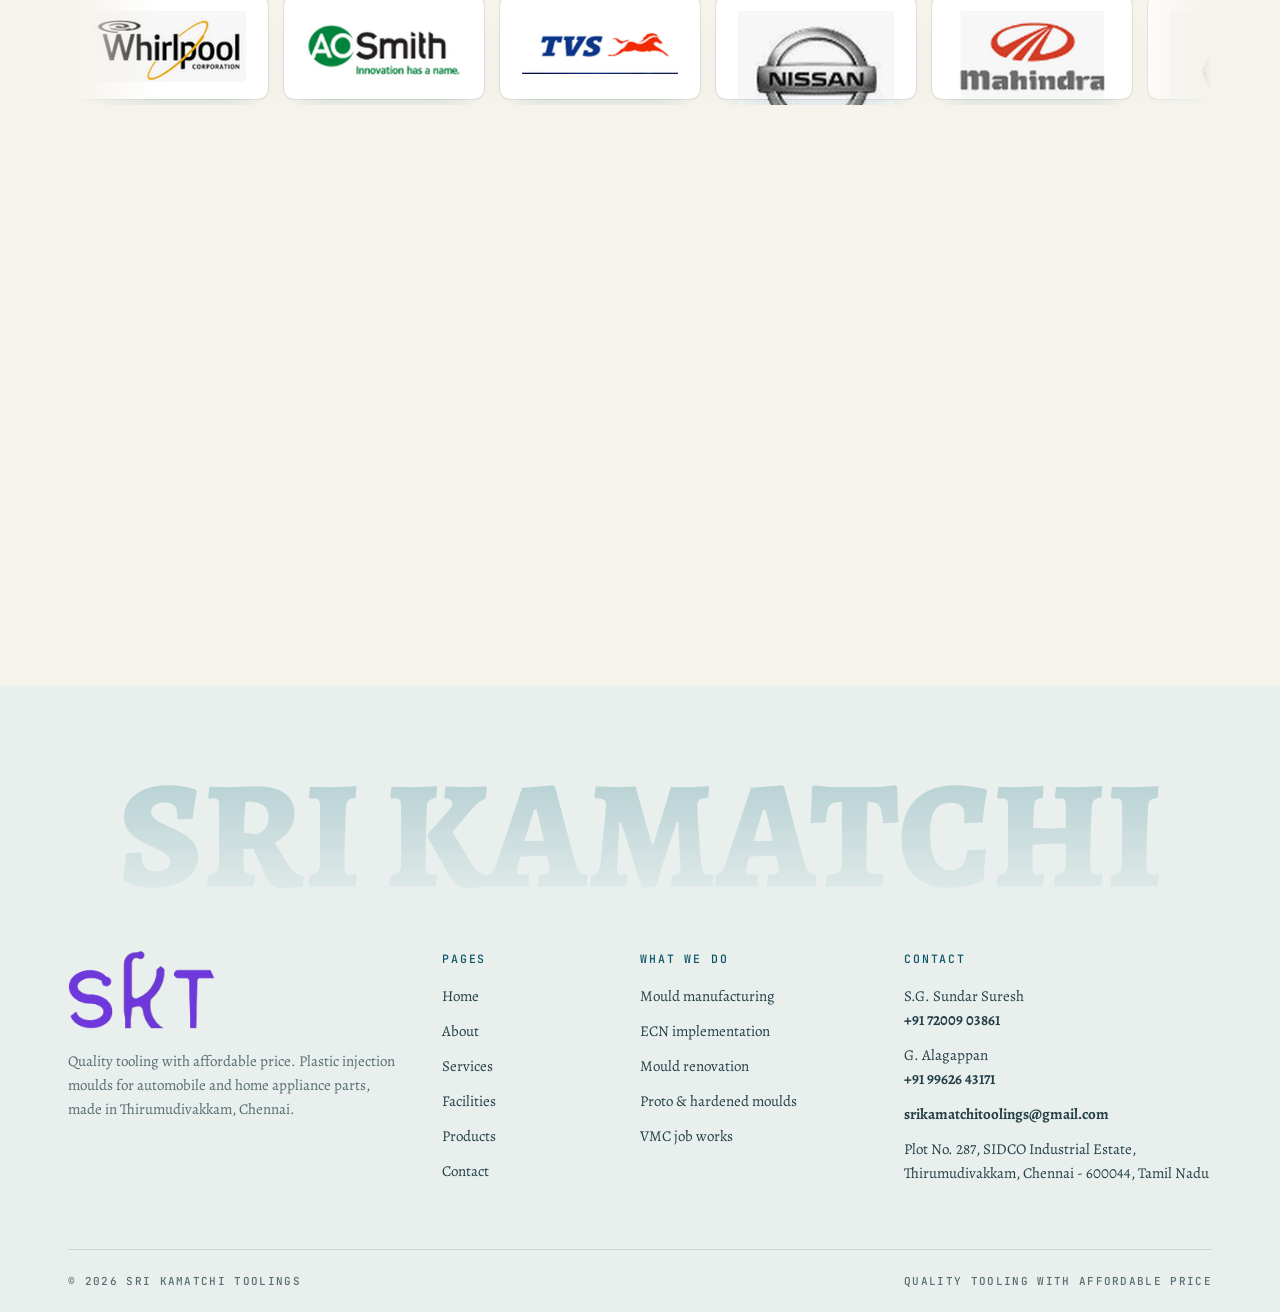
==== commit 42935f03: "New petrol and ember theme, hex cursor, loader, Services page, certificates spacing" ====
--- a/about.html
+++ b/about.html
@@ -1 +1 @@
-<!doctype html><html lang="en"><head><meta charset="utf-8"><meta name="viewport" content="width=device-width,initial-scale=1"><title>About | Sri Kamatchi Toolings</title><meta name="description" content="Meet the partners behind Sri Kamatchi Toolings, a plastic injection mould maker in Thirumudivakkam, Chennai, started in 2021."><meta name="theme-color" content="#f6f3fc"><link rel="icon" href="img/logo.png"><link rel="preload" href="fonts/bricolage.woff2" as="font" type="font/woff2" crossorigin><link rel="preload" href="fonts/manrope.woff2" as="font" type="font/woff2" crossorigin><script>document.documentElement.classList.add('js');try{if(sessionStorage.getItem('skt-seen')==='1')document.documentElement.classList.add('quick')}catch(e){}</script><link rel="stylesheet" href="css/style.css?v=8"></head><body><div id="ld" aria-label="Loading"><div class="lh l"></div><div class="lh r"></div><div class="lc"><div class="lcw"><canvas aria-hidden="true"></canvas><div class="lt"><small>Welcome to</small><img src="img/logo.png" alt="Sri Kamatchi Toolings"><em>Plastic injection moulds</em><i></i></div></div></div></div><header id="hd"><div class="hd"><a class="logo" href="index.html" aria-label="Sri Kamatchi Toolings home"><img src="img/logo.png" alt="SKT logo" width="75" height="40"><div><b>Sri Kamatchi Toolings</b><small>Plastic injection moulds</small></div></a><nav aria-label="Main"><i class="pill"></i><a href="index.html">Home</a><a href="about.html" class="on">About</a><a href="facilities.html">Facilities</a><a href="products.html">Products</a><a href="contact.html">Contact</a></nav><a class="hcall" href="tel:+917200903861" aria-label="Call +91 72009 03861"><svg viewBox="0 0 24 24" fill="none" stroke="currentColor" stroke-width="1.8" stroke-linecap="round" stroke-linejoin="round" aria-hidden="true"><path d="M22 16.9v3a2 2 0 0 1-2.2 2 19.8 19.8 0 0 1-8.6-3.1 19.5 19.5 0 0 1-6-6A19.8 19.8 0 0 1 2.1 4.2 2 2 0 0 1 4.1 2h3a2 2 0 0 1 2 1.7c.1 1 .4 1.9.7 2.8a2 2 0 0 1-.5 2.1L8 9.9a16 16 0 0 0 6 6l1.3-1.3a2 2 0 0 1 2.1-.4c.9.3 1.8.6 2.8.7a2 2 0 0 1 1.7 2z"/></svg><span>72009 03861</span></a><button class="bg" aria-label="Menu" aria-expanded="false"><i></i><i></i></button></div></header><div id="mm"><a class="mi" href="index.html">Home</a><a class="mi on" href="about.html">About</a><a class="mi" href="facilities.html">Facilities</a><a class="mi" href="products.html">Products</a><a class="mi" href="contact.html">Contact</a><div class="mf">Call <a href="tel:+917200903861">+91 72009 03861</a><br><a href="mailto:srikamatchitoolings@gmail.com">srikamatchitoolings@gmail.com</a></div></div><nav class="bn" aria-label="Quick"><a href="index.html"><svg viewBox="0 0 24 24" fill="none" stroke="currentColor" stroke-width="1.8" stroke-linecap="round" stroke-linejoin="round" aria-hidden="true"><path d="M3 11.5 12 4l9 7.5V20a1 1 0 0 1-1 1h-5v-6H9v6H4a1 1 0 0 1-1-1z"/></svg><span>Home</span></a><a href="about.html" class="on"><svg viewBox="0 0 24 24" fill="none" stroke="currentColor" stroke-width="1.8" stroke-linecap="round" stroke-linejoin="round" aria-hidden="true"><circle cx="9" cy="8" r="3.2"/><path d="M3 20c0-3.3 2.7-6 6-6s6 2.7 6 6"/><circle cx="17.5" cy="9" r="2.5"/><path d="M17 14.2c2.4.3 4.2 2.3 4.2 4.8"/></svg><span>About</span></a><a href="facilities.html"><svg viewBox="0 0 24 24" fill="none" stroke="currentColor" stroke-width="1.8" stroke-linecap="round" stroke-linejoin="round" aria-hidden="true"><circle cx="12" cy="12" r="3"/><circle cx="12" cy="12" r="6.6"/><path d="M12 2v3M12 19v3M2 12h3M19 12h3M4.9 4.9 7 7M17 17l2.1 2.1M4.9 19.1 7 17M17 7l2.1-2.1"/></svg><span>Facilities</span></a><a href="products.html"><svg viewBox="0 0 24 24" fill="none" stroke="currentColor" stroke-width="1.8" stroke-linecap="round" stroke-linejoin="round" aria-hidden="true"><path d="m12 3 8 4.5v9L12 21l-8-4.5v-9z"/><path d="m4 7.5 8 4.5 8-4.5M12 12v9"/></svg><span>Products</span></a><a href="contact.html"><svg viewBox="0 0 24 24" fill="none" stroke="currentColor" stroke-width="1.8" stroke-linecap="round" stroke-linejoin="round" aria-hidden="true"><path d="M22 16.9v3a2 2 0 0 1-2.2 2 19.8 19.8 0 0 1-8.6-3.1 19.5 19.5 0 0 1-6-6A19.8 19.8 0 0 1 2.1 4.2 2 2 0 0 1 4.1 2h3a2 2 0 0 1 2 1.7c.1 1 .4 1.9.7 2.8a2 2 0 0 1-.5 2.1L8 9.9a16 16 0 0 0 6 6l1.3-1.3a2 2 0 0 1 2.1-.4c.9.3 1.8.6 2.8.7a2 2 0 0 1 1.7 2z"/></svg><span>Contact</span></a></nav><section class="ph wkh"><div class="wrap"><div><div class="crumb"><a href="index.html">Home</a> / About</div><h1>Tool makers who care about <span class="hl">the first shot.</span></h1><p>Our vision, mission and the people behind every mould.</p></div><div class="wkw"><div class="p3d wkv" role="img" aria-label="Isometric model of our workshop: a 2 ton gantry crane carries a mould block between the VMC 540V, AMS 1060V, ZNC EDM, surface grinder and 250 T injection press."><canvas id="wk-canvas" aria-hidden="true"></canvas><div class="wk-tag"><i></i><b>2 T gantry crane</b><span id="wk-cap">Starting up</span></div></div><ul class="wkl" id="wk-list" aria-label="Machines in our workshop"><li data-i="0" style="--c:#8f6bf0"><i></i>VMC 540V</li><li data-i="1" style="--c:#5d3fd3"><i></i>AMS 1060V</li><li data-i="2" style="--c:#c084f5"><i></i>ZNC EDM</li><li data-i="3" style="--c:#9aa5d6"><i></i>Surface grinder</li><li data-i="4" style="--c:#ffb62e"><i></i>250 T press</li></ul></div></div></section><section class="s paper"><div class="wrap two"><div><div class="eb">Who we are</div><h2>Quality tooling with <span class="hl">affordable price.</span></h2><p class="sub">Sri Kamatchi Toolings is a plastic injection mould maker in SIDCO Industrial Estate, Thirumudivakkam, Chennai. We make interior and exterior parts tooling for automobiles and home appliances, with compact mould design, moulds planned for robotic handling, and continual improvement in the skill of moulds.</p><p class="sub">Our agenda is simple: make moulds right the first time, deliver on time, and keep the customer delighted.</p><div class="nums"><div><b data-n="2021">0</b><span>Year founded</span></div><div><b data-n="90" data-s="%">0</b><span>Fit target in T-0</span></div><div><b data-c="1" data-n="2200">0</b><span>Sq. ft. shop floor</span></div></div></div><div class="duo"><img alt="SKT shop floor" loading="lazy" src="img/floor1.jpg"/><img alt="Injection moulding shop floor" loading="lazy" src="img/inj-shop.jpg"/></div></div></section><section class="s"><div class="wrap"><div class="sh"><div class="eb">Leadership</div><h2>Two partners, <span class="hl">one tool room</span></h2><p class="sub">Design and business on one side, manufacturing and operations on the other, with quality owned by a third partner.</p></div><div class="pg"><div><article class="pc"><div class="av">SS</div><h3>S.G. Sundar Suresh</h3><div class="rl">Managing Partner</div><p>More than 23 years in mould making, with deep knowledge of plastic injection mould design, product design and tooling operations, and of working with customers to meet their requirements.</p><div class="tags"><span>Admin</span><span>Marketing</span><span>Business development</span><span>Finance</span><span>Design</span><span>Purchase</span></div></article><article class="pc"><div class="av">GA</div><h3>G. Alagappan</h3><div class="rl">Partner</div><p>An experienced tool maker with 13 years at KMD (2008 to 2021), after conventional milling and grinding work from 2003 to 2008. Strong in automobile aesthetic parts, engine parts and lighting parts.</p><div class="tags"><span>Manufacturing &amp; operations head</span><span>Sub-contractors</span><span>Suppliers</span></div></article></div><div><div class="eb">Founder journey</div><div class="tm"><i class="fillb"></i><div class="ev"><small>1999</small><h4>ITI Guindy, then forging</h4><p>Passed out of Government Industrial Training Institute, Guindy as a Tool &amp; Die Fitter in 1999 and worked in a forging company until 2002.</p></div><div class="ev"><small>2003</small><h4>Enters mould making</h4><p>Joined a reputed mould company as a tool maker and gained hands-on tool-room experience until 2007.</p></div><div class="ev"><small>2007</small><h4>CAD/CAM at CIPET</h4><p>Learned CAD/CAM design at CIPET, then worked as a mould designer from 2008 to 2012.</p></div><div class="ev"><small>2012</small><h4>Manager &amp; plant head</h4><p>Promoted to manager and plant head for design and manufacturing.</p></div><div class="ev"><small>2021</small><h4>Sri Kamatchi Toolings begins</h4><p>Started Sri Kamatchi Toolings in Thirumudivakkam, Chennai. The first VMC was installed on 9 July 2021.</p></div><div class="ev"><small>2025</small><h4>In-house moulding added</h4><p>A 250 T injection press joined the floor in March 2025, with a second press following in June 2026.</p></div></div></div></div></div></section><section class="s" style="padding-top:20px"><div class="wrap"><div class="sh2"><div><div class="eb">The team</div><h2>Key roles that <span class="hl">run the floor</span></h2></div></div><div class="roles"><article class="role"><b>01</b><h4>Admin &amp; finance</h4><p>Accounts, billing and day-to-day administration.</p></article><article class="role"><b>02</b><h4>Design engineering</h4><p>Mould and part design in CAD/CAM.</p></article><article class="role"><b>03</b><h4>Purchase &amp; sub-contract</h4><p>Steel, standard parts and partner services.</p></article><article class="role"><b>04</b><h4>Manufacturing in-charge</h4><p>Plans the floor and keeps jobs on schedule.</p></article><article class="role"><b>05</b><h4>Tool making</h4><p>Fitting, assembly and finishing by skilled tool makers.</p></article><article class="role"><b>06</b><h4>VMC &amp; programming</h4><p>Operators and a programmer on three VMCs.</p></article><article class="role"><b>07</b><h4>EDM</h4><p>Dedicated operators on the ZNC EDM machines.</p></article><article class="role"><b>08</b><h4>Quality</h4><p>A partner-level owner for inspection and approval.</p></article></div></div></section><section class="s paper"><div class="wrap"><div class="sh2"><div><div class="eb">Recognition</div><h2>Certified &amp; <span class="hl">appreciated</span></h2><p class="sub">Sri Kamatchi Toolings is ISO 9001:2015 certified, and customers have recognised the work.</p></div></div><div class="certs"><figure class="cert" data-zoom="img/cert-mh.jpg?v=2" style="background:#fff;color:var(--ink)"><img alt="Mann+Hummel vendor appreciation 2023" loading="lazy" src="img/cert-mh.jpg?v=2"/><figcaption><small>Customer appreciation</small>Mann+Hummel vendor appreciation, 2023</figcaption></figure><figure class="cert" data-zoom="img/cert-tvs.jpg?v=2" style="background:#fff;color:var(--ink)"><img alt="TVS certificate of achievement" loading="lazy" src="img/cert-tvs.jpg?v=2"/><figcaption><small>Customer appreciation</small>TVS certificate of achievement</figcaption></figure></div></div></section><section class="s"><div class="wrap"><div class="sh"><div class="eb">Customers</div><h2>Worked with <span class="hl">Tier 1 &amp; OEM</span></h2></div><div class="tier">Tier 1</div><div aria-label="Customer logos" class="lgm r"><div class="lgt"><div class="hf"><div class="lg"><img alt="TVS Sundaram Auto Component" loading="lazy" src="img/c_tvs.png"/></div><div class="lg"><img alt="Grupo Antolin" loading="lazy" src="img/c_antolin.png"/></div><div class="lg"><img alt="International Automotive Components" loading="lazy" src="img/c_iac.png"/></div><div class="lg"><img alt="Varroc" loading="lazy" src="img/c_varroc.png"/></div><div class="lg"><img alt="Sintex" loading="lazy" src="img/c_sintex.png"/></div><div class="lg"><img alt="National Plastics" loading="lazy" src="img/c_national-plastics.png"/></div><div class="lg"><img alt="TVS Sundaram Auto Component" loading="lazy" src="img/c_tvs.png"/></div><div class="lg"><img alt="Grupo Antolin" loading="lazy" src="img/c_antolin.png"/></div><div class="lg"><img alt="International Automotive Components" loading="lazy" src="img/c_iac.png"/></div><div class="lg"><img alt="Varroc" loading="lazy" src="img/c_varroc.png"/></div><div class="lg"><img alt="Sintex" loading="lazy" src="img/c_sintex.png"/></div><div class="lg"><img alt="National Plastics" loading="lazy" src="img/c_national-plastics.png"/></div></div><div aria-hidden="true" class="hf"><div class="lg"><img alt="TVS Sundaram Auto Component" loading="lazy" src="img/c_tvs.png"/></div><div class="lg"><img alt="Grupo Antolin" loading="lazy" src="img/c_antolin.png"/></div><div class="lg"><img alt="International Automotive Components" loading="lazy" src="img/c_iac.png"/></div><div class="lg"><img alt="Varroc" loading="lazy" src="img/c_varroc.png"/></div><div class="lg"><img alt="Sintex" loading="lazy" src="img/c_sintex.png"/></div><div class="lg"><img alt="National Plastics" loading="lazy" src="img/c_national-plastics.png"/></div><div class="lg"><img alt="TVS Sundaram Auto Component" loading="lazy" src="img/c_tvs.png"/></div><div class="lg"><img alt="Grupo Antolin" loading="lazy" src="img/c_antolin.png"/></div><div class="lg"><img alt="International Automotive Components" loading="lazy" src="img/c_iac.png"/></div><div class="lg"><img alt="Varroc" loading="lazy" src="img/c_varroc.png"/></div><div class="lg"><img alt="Sintex" loading="lazy" src="img/c_sintex.png"/></div><div class="lg"><img alt="National Plastics" loading="lazy" src="img/c_national-plastics.png"/></div></div></div></div><div class="tier">OEM</div><div aria-label="Customer logos" class="lgm l"><div class="lgt"><div class="hf"><div class="lg"><img alt="Whirlpool" loading="lazy" src="img/c_whirlpool.png"/></div><div class="lg"><img alt="A. O. Smith" loading="lazy" src="img/c_aosmith.png"/></div><div class="lg"><img alt="TVS Motor" loading="lazy" src="img/c_tvs-horse.png"/></div><div class="lg"><img alt="Nissan" loading="lazy" src="img/c_nissan.png"/></div><div class="lg"><img alt="Mahindra" loading="lazy" src="img/c_mahindra.png"/></div><div class="lg"><img alt="Renault" loading="lazy" src="img/c_renault.png"/></div><div class="lg"><img alt="Whirlpool" loading="lazy" src="img/c_whirlpool.png"/></div><div class="lg"><img alt="A. O. Smith" loading="lazy" src="img/c_aosmith.png"/></div><div class="lg"><img alt="TVS Motor" loading="lazy" src="img/c_tvs-horse.png"/></div><div class="lg"><img alt="Nissan" loading="lazy" src="img/c_nissan.png"/></div><div class="lg"><img alt="Mahindra" loading="lazy" src="img/c_mahindra.png"/></div><div class="lg"><img alt="Renault" loading="lazy" src="img/c_renault.png"/></div></div><div aria-hidden="true" class="hf"><div class="lg"><img alt="Whirlpool" loading="lazy" src="img/c_whirlpool.png"/></div><div class="lg"><img alt="A. O. Smith" loading="lazy" src="img/c_aosmith.png"/></div><div class="lg"><img alt="TVS Motor" loading="lazy" src="img/c_tvs-horse.png"/></div><div class="lg"><img alt="Nissan" loading="lazy" src="img/c_nissan.png"/></div><div class="lg"><img alt="Mahindra" loading="lazy" src="img/c_mahindra.png"/></div><div class="lg"><img alt="Renault" loading="lazy" src="img/c_renault.png"/></div><div class="lg"><img alt="Whirlpool" loading="lazy" src="img/c_whirlpool.png"/></div><div class="lg"><img alt="A. O. Smith" loading="lazy" src="img/c_aosmith.png"/></div><div class="lg"><img alt="TVS Motor" loading="lazy" src="img/c_tvs-horse.png"/></div><div class="lg"><img alt="Nissan" loading="lazy" src="img/c_nissan.png"/></div><div class="lg"><img alt="Mahindra" loading="lazy" src="img/c_mahindra.png"/></div><div class="lg"><img alt="Renault" loading="lazy" src="img/c_renault.png"/></div></div></div></div></div></section><section class="s tight"><div class="wrap"><div class="cta rv"><img class="wm" src="img/logo.png" alt=""><div><h2>Have a part that needs a <span class="out">mould?</span></h2><p>Share your part drawing or sample. We will study it and come back with a compact, robot-ready mould plan.</p></div><div class="bts"><a class="btn wh" href="contact.html">Send an enquiry</a><a class="btn ow" href="tel:+917200903861">+91 72009 03861</a></div></div></div></section><footer><div class="wrap"><div class="fmark" aria-hidden="true">SRI KAMATCHI</div><div class="fg"><div><a class="logo" href="index.html" aria-label="Sri Kamatchi Toolings home"><img src="img/logo.png" alt="SKT logo" width="147" height="78"></a><p>Quality tooling with affordable price. Plastic injection moulds for automobile and home appliance parts, made in Thirumudivakkam, Chennai.</p></div><div><h4>Pages</h4><ul><li><a href="index.html">Home</a></li><li><a href="about.html">About</a></li><li><a href="facilities.html">Facilities</a></li><li><a href="products.html">Products</a></li><li><a href="contact.html">Contact</a></li></ul></div><div><h4>What we do</h4><ul><li>Mould manufacturing</li><li>ECN implementation</li><li>Mould renovation</li><li>Proto &amp; hardened moulds</li><li>VMC job works</li></ul></div><div><h4>Contact</h4><ul><li>S.G. Sundar Suresh<br><a href="tel:+917200903861">+91 72009 03861</a></li><li>G. Alagappan<br><a href="tel:+919962643171">+91 99626 43171</a></li><li><a href="mailto:srikamatchitoolings@gmail.com">srikamatchitoolings@gmail.com</a></li><li>Plot No. 287, SIDCO Industrial Estate, Thirumudivakkam, Chennai - 600044, Tamil Nadu</li></ul></div></div><div class="fb"><span>&copy; 2026 SRI KAMATCHI TOOLINGS</span><span>QUALITY TOOLING WITH AFFORDABLE PRICE</span></div></div></footer><a class="wa" href="https://wa.me/917200903861" target="_blank" rel="noopener" aria-label="Chat on WhatsApp"><svg viewBox="0 0 24 24" aria-hidden="true"><path d="M20.5 3.5A11.8 11.8 0 0 0 12 0C5.4 0 .1 5.3.1 11.9c0 2.1.5 4.1 1.6 5.9L0 24l6.4-1.7a11.9 11.9 0 0 0 5.6 1.4c6.6 0 11.9-5.3 11.9-11.9 0-3.2-1.2-6.200-3.400-8.300zM12 21.700a9.900 9.900 0 0 1-5-1.400l-.4-.2-3.800 1 1-3.700-.2-.4A9.800 9.800 0 0 1 2.100 12C2.100 6.500 6.500 2.100 12 2.100c2.600 0 5.100 1 6.900 2.900a9.800 9.800 0 0 1 2.900 7c0 5.500-4.400 9.700-9.800 9.700zm5.400-7.300c-.3-.1-1.800-.9-2-1-.3-.1-.5-.1-.7.100-.2.300-.8 1-.9 1.200-.2.200-.3.200-.6.100-.3-.1-1.200-.4-2.300-1.400-.9-.8-1.400-1.700-1.600-2-.2-.3 0-.5.100-.6l.4-.5c.1-.2.200-.3.300-.5.100-.2 0-.4 0-.5l-.9-2.200c-.2-.6-.5-.5-.7-.5h-.6c-.2 0-.5.100-.8.400-.3.300-1 1-1 2.500s1.100 2.900 1.200 3.100c.1.200 2.100 3.200 5.100 4.500 1.800.8 2.500.8 3.400.7.600-.1 1.800-.7 2-1.400.3-.7.300-1.300.2-1.400-.1-.1-.3-.2-.6-.3z"/></svg></a><div id="lb"><span>CLOSE &times;</span><img alt=""></div><script src="js/main.js?v=5"></script><script src="js/three.min.js"></script><script src="js/workshop.js?v=1"></script><script src="js/fluid.js?v=1"></script></body></html>+<!doctype html><html lang="en"><head><meta charset="utf-8"><meta name="viewport" content="width=device-width,initial-scale=1"><title>About | Sri Kamatchi Toolings</title><meta name="description" content="Meet the partners behind Sri Kamatchi Toolings, a plastic injection mould maker in Thirumudivakkam, Chennai, started in 2021."><meta name="theme-color" content="#f5f9fa"><link rel="icon" href="img/logo.png"><link rel="preload" href="fonts/alegreya.woff2" as="font" type="font/woff2" crossorigin><link rel="preload" href="fonts/manrope.woff2" as="font" type="font/woff2" crossorigin><script>document.documentElement.classList.add('js');try{if(sessionStorage.getItem('skt-seen')==='1')document.documentElement.classList.add('quick')}catch(e){}</script><link rel="stylesheet" href="css/style.css?v=9"><link rel="stylesheet" href="css/theme.css?v=1"></head><body><div id="ld" aria-label="Loading"><div class="lh l"></div><div class="lh r"></div><div class="lc"><div class="lcw"><canvas aria-hidden="true"></canvas><div class="lt"><small>Welcome to</small><img src="img/logo.png" alt="Sri Kamatchi Toolings"><em>Plastic injection moulds</em><i></i></div></div></div></div><header id="hd"><div class="hd"><a class="logo" href="index.html" aria-label="Sri Kamatchi Toolings home"><img src="img/logo.png" alt="SKT logo" width="75" height="40"><div><b>Sri Kamatchi Toolings</b><small>Plastic injection moulds</small></div></a><nav aria-label="Main"><i class="pill"></i><a href="index.html">Home</a><a href="about.html" class="on">About</a><a href="services.html">Services</a><a href="facilities.html">Facilities</a><a href="products.html">Products</a><a href="contact.html">Contact</a></nav><a class="hcall" href="tel:+917200903861" aria-label="Call +91 72009 03861"><svg viewBox="0 0 24 24" fill="none" stroke="currentColor" stroke-width="1.8" stroke-linecap="round" stroke-linejoin="round" aria-hidden="true"><path d="M22 16.9v3a2 2 0 0 1-2.2 2 19.8 19.8 0 0 1-8.6-3.1 19.5 19.5 0 0 1-6-6A19.8 19.8 0 0 1 2.1 4.2 2 2 0 0 1 4.1 2h3a2 2 0 0 1 2 1.7c.1 1 .4 1.9.7 2.8a2 2 0 0 1-.5 2.1L8 9.9a16 16 0 0 0 6 6l1.3-1.3a2 2 0 0 1 2.1-.4c.9.3 1.8.6 2.8.7a2 2 0 0 1 1.7 2z"/></svg><span>72009 03861</span></a><button class="bg" aria-label="Menu" aria-expanded="false"><i></i><i></i></button></div></header><div id="mm"><a class="mi" href="index.html">Home</a><a class="mi on" href="about.html">About</a><a class="mi" href="services.html">Services</a><a class="mi" href="facilities.html">Facilities</a><a class="mi" href="products.html">Products</a><a class="mi" href="contact.html">Contact</a><div class="mf">Call <a href="tel:+917200903861">+91 72009 03861</a><br><a href="mailto:srikamatchitoolings@gmail.com">srikamatchitoolings@gmail.com</a></div></div><nav class="bn" aria-label="Quick"><a href="index.html"><svg viewBox="0 0 24 24" fill="none" stroke="currentColor" stroke-width="1.8" stroke-linecap="round" stroke-linejoin="round" aria-hidden="true"><path d="M3 11.5 12 4l9 7.5V20a1 1 0 0 1-1 1h-5v-6H9v6H4a1 1 0 0 1-1-1z"/></svg><span>Home</span></a><a href="about.html" class="on"><svg viewBox="0 0 24 24" fill="none" stroke="currentColor" stroke-width="1.8" stroke-linecap="round" stroke-linejoin="round" aria-hidden="true"><circle cx="9" cy="8" r="3.2"/><path d="M3 20c0-3.3 2.7-6 6-6s6 2.7 6 6"/><circle cx="17.5" cy="9" r="2.5"/><path d="M17 14.2c2.4.3 4.2 2.3 4.2 4.8"/></svg><span>About</span></a><a href="services.html"><svg viewBox="0 0 24 24" fill="none" stroke="currentColor" stroke-width="1.8" stroke-linecap="round" stroke-linejoin="round" aria-hidden="true"><path d="M4 5.5A1.5 1.5 0 0 1 5.5 4H11v16H5.5A1.5 1.5 0 0 1 4 18.5z"/><path d="M20 5.5A1.5 1.5 0 0 0 18.5 4H13v16h5.500a1.500 1.500 0 0 0 1.500-1.500z"/></svg><span>Services</span></a><a href="facilities.html"><svg viewBox="0 0 24 24" fill="none" stroke="currentColor" stroke-width="1.8" stroke-linecap="round" stroke-linejoin="round" aria-hidden="true"><circle cx="12" cy="12" r="3"/><circle cx="12" cy="12" r="6.6"/><path d="M12 2v3M12 19v3M2 12h3M19 12h3M4.9 4.9 7 7M17 17l2.1 2.1M4.9 19.1 7 17M17 7l2.1-2.1"/></svg><span>Facilities</span></a><a href="products.html"><svg viewBox="0 0 24 24" fill="none" stroke="currentColor" stroke-width="1.8" stroke-linecap="round" stroke-linejoin="round" aria-hidden="true"><path d="m12 3 8 4.5v9L12 21l-8-4.5v-9z"/><path d="m4 7.5 8 4.5 8-4.5M12 12v9"/></svg><span>Products</span></a><a href="contact.html"><svg viewBox="0 0 24 24" fill="none" stroke="currentColor" stroke-width="1.8" stroke-linecap="round" stroke-linejoin="round" aria-hidden="true"><path d="M22 16.9v3a2 2 0 0 1-2.2 2 19.8 19.8 0 0 1-8.6-3.1 19.5 19.5 0 0 1-6-6A19.8 19.8 0 0 1 2.1 4.2 2 2 0 0 1 4.1 2h3a2 2 0 0 1 2 1.7c.1 1 .4 1.9.7 2.8a2 2 0 0 1-.5 2.1L8 9.9a16 16 0 0 0 6 6l1.3-1.3a2 2 0 0 1 2.1-.4c.9.3 1.8.6 2.8.7a2 2 0 0 1 1.7 2z"/></svg><span>Contact</span></a></nav><section class="ph wkh"><div class="wrap"><div><div class="crumb"><a href="index.html">Home</a> / About</div><h1>Tool makers who care about <span class="hl">the first shot.</span></h1><p>Our vision, mission and the people behind every mould.</p></div><div class="wkw"><div class="p3d wkv" role="img" aria-label="Isometric model of our workshop: a 2 ton gantry crane carries a mould block between the VMC 540V, AMS 1060V, ZNC EDM, surface grinder and 250 T injection press."><canvas id="wk-canvas" aria-hidden="true"></canvas><div class="wk-tag"><i></i><b>2 T gantry crane</b><span id="wk-cap">Starting up</span></div></div><ul class="wkl" id="wk-list" aria-label="Machines in our workshop"><li data-i="0" style="--c:#77d5e4"><i></i>VMC 540V</li><li data-i="1" style="--c:#4cb5c6"><i></i>AMS 1060V</li><li data-i="2" style="--c:#8edeeb"><i></i>ZNC EDM</li><li data-i="3" style="--c:#9fcad1"><i></i>Surface grinder</li><li data-i="4" style="--c:#ff5f2e"><i></i>250 T press</li></ul></div></div></section><section class="s paper"><div class="wrap two"><div><div class="eb">Who we are</div><h2>Quality tooling with <span class="hl">affordable price.</span></h2><p class="sub">Sri Kamatchi Toolings is a plastic injection mould maker in SIDCO Industrial Estate, Thirumudivakkam, Chennai. We make interior and exterior parts tooling for automobiles and home appliances, with compact mould design, moulds planned for robotic handling, and continual improvement in the skill of moulds.</p><p class="sub">Our agenda is simple: make moulds right the first time, deliver on time, and keep the customer delighted.</p><div class="nums"><div><b data-n="2021">0</b><span>Year founded</span></div><div><b data-n="90" data-s="%">0</b><span>Fit target in T-0</span></div><div><b data-c="1" data-n="2200">0</b><span>Sq. ft. shop floor</span></div></div></div><div class="duo"><img alt="SKT shop floor" loading="lazy" src="img/floor1.jpg"/><img alt="Injection moulding shop floor" loading="lazy" src="img/inj-shop.jpg"/></div></div></section><section class="s"><div class="wrap"><div class="sh"><div class="eb">Leadership</div><h2>Two partners, <span class="hl">one tool room</span></h2><p class="sub">Design and business on one side, manufacturing and operations on the other, with quality owned by a third partner.</p></div><div class="pg"><div><article class="pc"><div class="av">SS</div><h3>S.G. Sundar Suresh</h3><div class="rl">Managing Partner</div><p>More than 23 years in mould making, with deep knowledge of plastic injection mould design, product design and tooling operations, and of working with customers to meet their requirements.</p><div class="tags"><span>Admin</span><span>Marketing</span><span>Business development</span><span>Finance</span><span>Design</span><span>Purchase</span></div></article><article class="pc"><div class="av">GA</div><h3>G. Alagappan</h3><div class="rl">Partner</div><p>An experienced tool maker with 13 years at KMD (2008 to 2021), after conventional milling and grinding work from 2003 to 2008. Strong in automobile aesthetic parts, engine parts and lighting parts.</p><div class="tags"><span>Manufacturing &amp; operations head</span><span>Sub-contractors</span><span>Suppliers</span></div></article></div><div><div class="eb">Founder journey</div><div class="tm"><i class="fillb"></i><div class="ev"><small>1999</small><h4>ITI Guindy, then forging</h4><p>Passed out of Government Industrial Training Institute, Guindy as a Tool &amp; Die Fitter in 1999 and worked in a forging company until 2002.</p></div><div class="ev"><small>2003</small><h4>Enters mould making</h4><p>Joined a reputed mould company as a tool maker and gained hands-on tool-room experience until 2007.</p></div><div class="ev"><small>2007</small><h4>CAD/CAM at CIPET</h4><p>Learned CAD/CAM design at CIPET, then worked as a mould designer from 2008 to 2012.</p></div><div class="ev"><small>2012</small><h4>Manager &amp; plant head</h4><p>Promoted to manager and plant head for design and manufacturing.</p></div><div class="ev"><small>2021</small><h4>Sri Kamatchi Toolings begins</h4><p>Started Sri Kamatchi Toolings in Thirumudivakkam, Chennai. The first VMC was installed on 9 July 2021.</p></div><div class="ev"><small>2025</small><h4>In-house moulding added</h4><p>A 250 T injection press joined the floor in March 2025, with a second press following in June 2026.</p></div></div></div></div></div></section><section class="s" style="padding-top:20px"><div class="wrap"><div class="sh2"><div><div class="eb">The team</div><h2>Key roles that <span class="hl">run the floor</span></h2></div></div><div class="roles"><article class="role"><b>01</b><h4>Admin &amp; finance</h4><p>Accounts, billing and day-to-day administration.</p></article><article class="role"><b>02</b><h4>Design engineering</h4><p>Mould and part design in CAD/CAM.</p></article><article class="role"><b>03</b><h4>Purchase &amp; sub-contract</h4><p>Steel, standard parts and partner services.</p></article><article class="role"><b>04</b><h4>Manufacturing in-charge</h4><p>Plans the floor and keeps jobs on schedule.</p></article><article class="role"><b>05</b><h4>Tool making</h4><p>Fitting, assembly and finishing by skilled tool makers.</p></article><article class="role"><b>06</b><h4>VMC &amp; programming</h4><p>Operators and a programmer on three VMCs.</p></article><article class="role"><b>07</b><h4>EDM</h4><p>Dedicated operators on the ZNC EDM machines.</p></article><article class="role"><b>08</b><h4>Quality</h4><p>A partner-level owner for inspection and approval.</p></article></div></div></section><section class="s paper"><div class="wrap"><div class="sh2"><div><div class="eb">Recognition</div><h2>Certified &amp; <span class="hl">appreciated</span></h2><p class="sub">Sri Kamatchi Toolings is ISO 9001:2015 certified, and customers have recognised the work.</p></div></div><div class="certs"><figure class="cert" data-zoom="img/cert-mh.jpg?v=2" style="background:#fff;color:var(--ink)"><img alt="Mann+Hummel vendor appreciation 2023" loading="lazy" src="img/cert-mh.jpg?v=2"/><figcaption><small>Customer appreciation</small>Mann+Hummel vendor appreciation, 2023</figcaption></figure><figure class="cert" data-zoom="img/cert-tvs.jpg?v=2" style="background:#fff;color:var(--ink)"><img alt="TVS certificate of achievement" loading="lazy" src="img/cert-tvs.jpg?v=2"/><figcaption><small>Customer appreciation</small>TVS certificate of achievement</figcaption></figure></div></div></section><section class="s"><div class="wrap"><div class="sh"><div class="eb">Customers</div><h2>Worked with <span class="hl">Tier 1 &amp; OEM</span></h2></div><div class="tier">Tier 1</div><div aria-label="Customer logos" class="lgm r"><div class="lgt"><div class="hf"><div class="lg"><img alt="TVS Sundaram Auto Component" loading="lazy" src="img/c_tvs.png"/></div><div class="lg"><img alt="Grupo Antolin" loading="lazy" src="img/c_antolin.png"/></div><div class="lg"><img alt="International Automotive Components" loading="lazy" src="img/c_iac.png"/></div><div class="lg"><img alt="Varroc" loading="lazy" src="img/c_varroc.png"/></div><div class="lg"><img alt="Sintex" loading="lazy" src="img/c_sintex.png"/></div><div class="lg"><img alt="National Plastics" loading="lazy" src="img/c_national-plastics.png"/></div><div class="lg"><img alt="TVS Sundaram Auto Component" loading="lazy" src="img/c_tvs.png"/></div><div class="lg"><img alt="Grupo Antolin" loading="lazy" src="img/c_antolin.png"/></div><div class="lg"><img alt="International Automotive Components" loading="lazy" src="img/c_iac.png"/></div><div class="lg"><img alt="Varroc" loading="lazy" src="img/c_varroc.png"/></div><div class="lg"><img alt="Sintex" loading="lazy" src="img/c_sintex.png"/></div><div class="lg"><img alt="National Plastics" loading="lazy" src="img/c_national-plastics.png"/></div></div><div aria-hidden="true" class="hf"><div class="lg"><img alt="TVS Sundaram Auto Component" loading="lazy" src="img/c_tvs.png"/></div><div class="lg"><img alt="Grupo Antolin" loading="lazy" src="img/c_antolin.png"/></div><div class="lg"><img alt="International Automotive Components" loading="lazy" src="img/c_iac.png"/></div><div class="lg"><img alt="Varroc" loading="lazy" src="img/c_varroc.png"/></div><div class="lg"><img alt="Sintex" loading="lazy" src="img/c_sintex.png"/></div><div class="lg"><img alt="National Plastics" loading="lazy" src="img/c_national-plastics.png"/></div><div class="lg"><img alt="TVS Sundaram Auto Component" loading="lazy" src="img/c_tvs.png"/></div><div class="lg"><img alt="Grupo Antolin" loading="lazy" src="img/c_antolin.png"/></div><div class="lg"><img alt="International Automotive Components" loading="lazy" src="img/c_iac.png"/></div><div class="lg"><img alt="Varroc" loading="lazy" src="img/c_varroc.png"/></div><div class="lg"><img alt="Sintex" loading="lazy" src="img/c_sintex.png"/></div><div class="lg"><img alt="National Plastics" loading="lazy" src="img/c_national-plastics.png"/></div></div></div></div><div class="tier">OEM</div><div aria-label="Customer logos" class="lgm l"><div class="lgt"><div class="hf"><div class="lg"><img alt="Whirlpool" loading="lazy" src="img/c_whirlpool.png"/></div><div class="lg"><img alt="A. O. Smith" loading="lazy" src="img/c_aosmith.png"/></div><div class="lg"><img alt="TVS Motor" loading="lazy" src="img/c_tvs-horse.png"/></div><div class="lg"><img alt="Nissan" loading="lazy" src="img/c_nissan.png"/></div><div class="lg"><img alt="Mahindra" loading="lazy" src="img/c_mahindra.png"/></div><div class="lg"><img alt="Renault" loading="lazy" src="img/c_renault.png"/></div><div class="lg"><img alt="Whirlpool" loading="lazy" src="img/c_whirlpool.png"/></div><div class="lg"><img alt="A. O. Smith" loading="lazy" src="img/c_aosmith.png"/></div><div class="lg"><img alt="TVS Motor" loading="lazy" src="img/c_tvs-horse.png"/></div><div class="lg"><img alt="Nissan" loading="lazy" src="img/c_nissan.png"/></div><div class="lg"><img alt="Mahindra" loading="lazy" src="img/c_mahindra.png"/></div><div class="lg"><img alt="Renault" loading="lazy" src="img/c_renault.png"/></div></div><div aria-hidden="true" class="hf"><div class="lg"><img alt="Whirlpool" loading="lazy" src="img/c_whirlpool.png"/></div><div class="lg"><img alt="A. O. Smith" loading="lazy" src="img/c_aosmith.png"/></div><div class="lg"><img alt="TVS Motor" loading="lazy" src="img/c_tvs-horse.png"/></div><div class="lg"><img alt="Nissan" loading="lazy" src="img/c_nissan.png"/></div><div class="lg"><img alt="Mahindra" loading="lazy" src="img/c_mahindra.png"/></div><div class="lg"><img alt="Renault" loading="lazy" src="img/c_renault.png"/></div><div class="lg"><img alt="Whirlpool" loading="lazy" src="img/c_whirlpool.png"/></div><div class="lg"><img alt="A. O. Smith" loading="lazy" src="img/c_aosmith.png"/></div><div class="lg"><img alt="TVS Motor" loading="lazy" src="img/c_tvs-horse.png"/></div><div class="lg"><img alt="Nissan" loading="lazy" src="img/c_nissan.png"/></div><div class="lg"><img alt="Mahindra" loading="lazy" src="img/c_mahindra.png"/></div><div class="lg"><img alt="Renault" loading="lazy" src="img/c_renault.png"/></div></div></div></div></div></section><section class="s tight"><div class="wrap"><div class="cta rv"><img class="wm" src="img/logo.png" alt=""><div><h2>Have a part that needs a <span class="out">mould?</span></h2><p>Share your part drawing or sample. We will study it and come back with a compact, robot-ready mould plan.</p></div><div class="bts"><a class="btn wh" href="contact.html">Send an enquiry</a><a class="btn ow" href="tel:+917200903861">+91 72009 03861</a></div></div></div></section><footer><div class="wrap"><div class="fmark" aria-hidden="true">SRI KAMATCHI</div><div class="fg"><div><a class="logo" href="index.html" aria-label="Sri Kamatchi Toolings home"><img src="img/logo.png" alt="SKT logo" width="147" height="78"></a><p>Quality tooling with affordable price. Plastic injection moulds for automobile and home appliance parts, made in Thirumudivakkam, Chennai.</p></div><div><h4>Pages</h4><ul><li><a href="index.html">Home</a></li><li><a href="about.html">About</a></li><li><a href="services.html">Services</a></li><li><a href="facilities.html">Facilities</a></li><li><a href="products.html">Products</a></li><li><a href="contact.html">Contact</a></li></ul></div><div><h4>What we do</h4><ul><li>Mould manufacturing</li><li>ECN implementation</li><li>Mould renovation</li><li>Proto &amp; hardened moulds</li><li>VMC job works</li></ul></div><div><h4>Contact</h4><ul><li>S.G. Sundar Suresh<br><a href="tel:+917200903861">+91 72009 03861</a></li><li>G. Alagappan<br><a href="tel:+919962643171">+91 99626 43171</a></li><li><a href="mailto:srikamatchitoolings@gmail.com">srikamatchitoolings@gmail.com</a></li><li>Plot No. 287, SIDCO Industrial Estate, Thirumudivakkam, Chennai - 600044, Tamil Nadu</li></ul></div></div><div class="fb"><span>&copy; 2026 SRI KAMATCHI TOOLINGS</span><span>QUALITY TOOLING WITH AFFORDABLE PRICE</span></div></div></footer><a class="wa" href="https://wa.me/917200903861" target="_blank" rel="noopener" aria-label="Chat on WhatsApp"><svg viewBox="0 0 24 24" aria-hidden="true"><path d="M20.5 3.5A11.8 11.8 0 0 0 12 0C5.4 0 .1 5.3.1 11.9c0 2.1.5 4.1 1.6 5.9L0 24l6.4-1.7a11.9 11.9 0 0 0 5.6 1.4c6.6 0 11.9-5.3 11.9-11.9 0-3.2-1.2-6.200-3.400-8.300zM12 21.700a9.900 9.900 0 0 1-5-1.400l-.4-.2-3.800 1 1-3.700-.2-.4A9.800 9.800 0 0 1 2.100 12C2.100 6.500 6.500 2.100 12 2.100c2.600 0 5.100 1 6.900 2.900a9.800 9.800 0 0 1 2.900 7c0 5.500-4.400 9.700-9.800 9.700zm5.400-7.300c-.3-.1-1.800-.9-2-1-.3-.1-.5-.1-.7.100-.2.300-.8 1-.9 1.200-.2.200-.3.200-.6.100-.3-.1-1.200-.4-2.300-1.400-.9-.8-1.400-1.700-1.600-2-.2-.3 0-.5.100-.6l.4-.5c.1-.2.200-.3.300-.5.100-.2 0-.4 0-.5l-.9-2.200c-.2-.6-.5-.5-.7-.5h-.6c-.2 0-.5.100-.8.400-.3.300-1 1-1 2.500s1.100 2.900 1.200 3.100c.1.200 2.100 3.200 5.100 4.500 1.800.8 2.500.8 3.400.7.600-.1 1.800-.7 2-1.400.3-.7.300-1.300.2-1.400-.1-.1-.3-.2-.6-.3z"/></svg></a><div id="lb"><span>CLOSE &times;</span><img alt=""></div><script src="js/main.js?v=5"></script><script src="js/cursor.js?v=1"></script><script src="js/three.min.js"></script><script src="js/workshop.js?v=1"></script><script src="js/fluid.js?v=1"></script></body></html>
--- a/css/style.css
+++ b/css/style.css
@@ -9,22 +9,22 @@
 @font-face{font-family:"JetBrains Mono";src:url(../fonts/jbmono.woff2) format("woff2");font-weight:500;font-display:swap}
 
 :root{
-  --bg:#f6f3fc;--bg2:#eee9fa;--card:#fff;--tint:#ece5fd;--tint2:#e1d6fb;
-  --ink:#15112e;--ink2:#2b2650;--mut:#625d7e;--ln:#15112e17;
-  --brand:#6f38db;--brand2:#5826c4;--brand3:#a98bf0;--spark:#ffb62e;
-  --night:#120e2b;--night2:#1d1745;--night3:#2a2063;
+  --bg:#f5f9fa;--bg2:#edf5f6;--card:#fff;--tint:#ecf5f6;--tint2:#e1eef0;
+  --ink:#14282b;--ink2:#2a484c;--mut:#60777b;--ln:#14282b17;
+  --brand:#0f6a7d;--brand2:#0a5566;--brand3:#7fc3cf;--spark:#ff5f2e;
+  --night:#112528;--night2:#1b3c41;--night3:#26565d;
   --hf:"Bricolage Grotesque","Segoe UI",system-ui,sans-serif;
   --bf:"Manrope",system-ui,-apple-system,"Segoe UI",sans-serif;
   --mf:"JetBrains Mono",ui-monospace,Menlo,monospace;
   --ease:cubic-bezier(.7,0,.2,1);--out:cubic-bezier(.16,1,.3,1);
-  --r:30px;
-  --sh:0 24px 60px -28px #3a1a8a40;
+  --r:10px;
+  --sh:0 24px 60px -28px #24748040;
 }
 *{box-sizing:border-box}
 html{scroll-behavior:smooth}
 body{margin:0;background:var(--bg);color:var(--ink);font-family:var(--bf);font-size:16px;line-height:1.7;overflow-x:hidden;-webkit-font-smoothing:antialiased;text-rendering:optimizeLegibility}
 html.ld-lock,html.ld-lock body{overflow:hidden}
-h1,h2,h3,h4{font-family:var(--hf);font-weight:700;margin:0;letter-spacing:-.03em;line-height:1.05}
+h1,h2,h3,h4{font-family:var(--hf);font-weight:700;margin:0;letter-spacing:0;line-height:1.05}
 p{margin:0}img{max-width:100%;display:block}a{color:inherit;text-decoration:none}
 button{font-family:inherit}
 ::selection{background:var(--brand);color:#fff}
@@ -38,7 +38,7 @@
 
 /* ---------- section labels + headings ---------- */
 .eb{display:inline-flex;align-items:center;gap:10px;padding:8px 16px 8px 14px;margin-bottom:22px;background:var(--tint);color:var(--brand2);border-radius:999px;font:500 11.5px var(--mf);letter-spacing:.14em;text-transform:uppercase}
-.eb::before{content:"";width:7px;height:7px;border-radius:50%;background:var(--brand);box-shadow:0 0 0 4px #6f38db26}
+.eb::before{content:"";width:7px;height:7px;border-radius:50%;background:var(--brand);box-shadow:0 0 0 4px #0f6a7d26}
 .eb b{font-weight:500;color:var(--brand2)}
 .eb b::before{content:"/ ";opacity:.5}
 h2{font-size:clamp(30px,3.7vw,50px);overflow-wrap:break-word}
@@ -48,13 +48,13 @@
 .lnk:hover{background:var(--ink);color:#fff;gap:16px;box-shadow:none}
 
 /* ---------- buttons ---------- */
-.btn{position:relative;isolation:isolate;display:inline-flex;align-items:center;gap:14px;padding:12px 12px 12px 28px;background:var(--brand);color:#fff;font:700 15px var(--bf);border:0;border-radius:999px;cursor:pointer;overflow:hidden;transition:color .35s,transform .25s,box-shadow .35s;box-shadow:0 14px 30px -12px #6f38dbaa}
+.btn{position:relative;isolation:isolate;display:inline-flex;align-items:center;gap:14px;padding:12px 12px 12px 28px;background:var(--brand);color:#fff;font:700 15px var(--bf);border:0;border-radius:999px;cursor:pointer;overflow:hidden;transition:color .35s,transform .25s,box-shadow .35s;box-shadow:0 14px 30px -12px #0f6a7daa}
 .btn::before{content:"";position:absolute;inset:0;z-index:-1;background:var(--ink);transform:translateY(101%);transition:transform .5s var(--ease)}
 .btn:hover::before{transform:none}
 .btn::after{content:"\2197";display:grid;place-items:center;width:36px;height:36px;border-radius:50%;background:#ffffff26;font-size:16px;line-height:1;transition:transform .45s var(--out),background .3s}
 .btn:hover::after{transform:rotate(45deg);background:var(--brand)}
 .btn:active{transform:scale(.97)}
-.btn.gh{background:transparent;color:var(--ink);box-shadow:inset 0 0 0 1.5px #15112e33}
+.btn.gh{background:transparent;color:var(--ink);box-shadow:inset 0 0 0 1.5px #14282b33}
 .btn.gh::after{background:var(--tint)}.btn.gh:hover{color:#fff}
 .btn.dk{background:var(--ink);color:#fff;box-shadow:none}.btn.dk::before{background:#fff}.btn.dk:hover{color:var(--ink)}
 .btn.dk:hover::after{background:var(--brand);color:#fff}
@@ -66,9 +66,9 @@
    LOADER  -  a ball draws a ring, the ring becomes a bowl, cavities bloom, the SKT logo appears
    ===================================================================== */
 #ld{position:fixed;inset:0;z-index:999;pointer-events:all}
-#ld .lh{position:absolute;top:0;bottom:0;width:50.2%;background:#f4f0fd;overflow:hidden;transition:transform 1.05s var(--ease)}
+#ld .lh{position:absolute;top:0;bottom:0;width:50.2%;background:#f4f9f9;overflow:hidden;transition:transform 1.05s var(--ease)}
 #ld .lh.l{left:0}#ld .lh.r{right:0}
-#ld .lh::before{content:"";position:absolute;inset:0;background:radial-gradient(60vw 60vw at 50% 40%,#ddd0ff 0,transparent 65%);opacity:.8}
+#ld .lh::before{content:"";position:absolute;inset:0;background:radial-gradient(60vw 60vw at 50% 40%,#dfeef0 0,transparent 65%);opacity:.8}
 #ld .lh.l::after,#ld .lh.r::after{content:"";position:absolute;top:0;bottom:0;width:3px;background:linear-gradient(180deg,transparent,var(--brand) 30%,var(--brand) 70%,transparent)}
 #ld .lh.l::after{right:0}#ld .lh.r::after{left:0}
 #ld .lh::after{opacity:0;transition:opacity .3s}#ld.open .lh::after{opacity:1}
@@ -78,7 +78,7 @@
 #ld .lt{position:absolute;inset:0;display:flex;flex-direction:column;align-items:center;justify-content:center;gap:14px;opacity:0;transform:translateY(14px) scale(.96);transition:opacity .7s ease,transform .9s var(--out)}
 #ld.tx .lt{opacity:1;transform:none}
 #ld .lt small{font:500 11px var(--mf);letter-spacing:.34em;text-transform:uppercase;color:var(--mut)}
-#ld .lt img{width:min(64vw,330px);height:auto;filter:drop-shadow(0 14px 26px #6f38db38)}
+#ld .lt img{width:min(64vw,330px);height:auto;filter:drop-shadow(0 14px 26px #0f6a7d38)}
 #ld .lt em{font:500 11px var(--mf);font-style:normal;letter-spacing:.24em;text-transform:uppercase;color:var(--brand2)}
 #ld .lt i{display:block;width:96px;height:3px;border-radius:3px;background:linear-gradient(90deg,transparent,var(--brand),transparent);animation:ldsh 1.4s ease-in-out infinite}
 @keyframes ldsh{0%,100%{opacity:.25;transform:scaleX(.5)}50%{opacity:1;transform:scaleX(1)}}
@@ -103,12 +103,12 @@
 /* ---------- header ---------- */
 header#hd{position:fixed;left:0;right:0;top:14px;z-index:90;display:flex;justify-content:center;padding:0 16px;transition:transform .55s var(--out)}
 header.hide{transform:translateY(-140%)}
-.hd{width:min(1180px,100%);display:flex;align-items:center;gap:18px;padding:9px 10px 9px 12px;background:#ffffffd9;-webkit-backdrop-filter:blur(18px) saturate(1.5);backdrop-filter:blur(18px) saturate(1.5);border-radius:999px;box-shadow:0 14px 44px -16px #3a1a8a44,0 0 0 1px #15112e12;transition:background .4s,box-shadow .4s}
+.hd{width:min(1180px,100%);display:flex;align-items:center;gap:18px;padding:9px 10px 9px 12px;background:#ffffffd9;-webkit-backdrop-filter:blur(18px) saturate(1.5);backdrop-filter:blur(18px) saturate(1.5);border-radius:999px;box-shadow:0 14px 44px -16px #24748044,0 0 0 1px #14282b12;transition:background .4s,box-shadow .4s}
 header.solid .hd{background:#fffffff2}
 .logo{display:flex;align-items:center;gap:12px;flex:none}
 .logo img{height:40px;width:auto;aspect-ratio:1457/773}
 .logo div{line-height:1.15}
-.logo b{display:block;font:700 15.5px var(--hf);letter-spacing:-.01em}
+.logo b{display:block;font:700 15.5px var(--hf);letter-spacing:0}
 .logo small{display:block;margin-top:3px;font:500 10px var(--mf);letter-spacing:.16em;text-transform:uppercase;color:var(--mut)}
 nav{position:relative;display:flex;gap:2px;margin:0 auto}
 nav a{position:relative;z-index:1;padding:10px 19px;border-radius:999px;font:700 14.5px var(--bf);color:var(--ink2);transition:color .3s}
@@ -124,7 +124,7 @@
 header.open .bg i:last-child{top:22px;transform:rotate(-45deg)}
 #mm{position:fixed;inset:0;z-index:80;background:var(--night);color:#fff;display:flex;flex-direction:column;justify-content:center;padding:100px 34px 40px;clip-path:circle(0 at calc(100% - 44px) 44px);transition:clip-path .8s var(--ease);pointer-events:none}
 header.open~#mm,#mm.on{clip-path:circle(150% at calc(100% - 44px) 44px);pointer-events:all}
-#mm a.mi{display:block;font:700 clamp(36px,10vw,58px) var(--hf);letter-spacing:-.03em;padding:6px 0;color:#ffffff88;transition:color .3s,transform .4s var(--out)}
+#mm a.mi{display:block;font:700 clamp(36px,10vw,58px) var(--hf);letter-spacing:0;padding:6px 0;color:#ffffff88;transition:color .3s,transform .4s var(--out)}
 #mm a.mi:hover,#mm a.mi.on{color:#fff;transform:translateX(10px)}
 #mm .mf{margin-top:34px;padding-top:24px;border-top:1px solid #ffffff22;color:#ffffffaa;font-size:15px}
 #mm .mf a{color:#fff;font-weight:700}
@@ -133,13 +133,13 @@
 #sp{position:fixed;left:0;top:0;height:3px;width:100%;z-index:95;background:linear-gradient(90deg,var(--brand),var(--brand3),var(--spark));transform-origin:0 50%;transform:scaleX(0);pointer-events:none}
 #cur2{position:fixed;left:-18px;top:-18px;width:36px;height:36px;border-radius:50%;border:1.5px solid var(--brand);z-index:96;pointer-events:none;opacity:0;transition:opacity .3s,width .35s var(--out),height .35s var(--out),margin .35s var(--out),background .3s;mix-blend-mode:multiply}
 .cur-on #cur2{opacity:.8}
-#cur2.big{width:70px;height:70px;margin:-17px 0 0 -17px;background:#6f38db1f}
+#cur2.big{width:70px;height:70px;margin:-17px 0 0 -17px;background:#0f6a7d1f}
 .wa{position:fixed;right:22px;bottom:22px;z-index:70;width:58px;height:58px;border-radius:50%;background:#25d366;display:grid;place-items:center;box-shadow:0 14px 30px -8px #25d36699;transition:transform .3s var(--out)}
 .wa:hover{transform:scale(1.1) rotate(-6deg)}
 .wa svg{width:30px;height:30px;fill:#fff}
-#lb{position:fixed;inset:0;z-index:150;background:#0e0a22ee;display:none;place-items:center;padding:30px;cursor:zoom-out;-webkit-backdrop-filter:blur(8px);backdrop-filter:blur(8px)}
+#lb{position:fixed;inset:0;z-index:150;background:#0c1d20ee;display:none;place-items:center;padding:30px;cursor:zoom-out;-webkit-backdrop-filter:blur(8px);backdrop-filter:blur(8px)}
 #lb.on{display:grid}
-#lb img{max-width:min(94vw,1200px);max-height:84vh;width:auto;height:auto;object-fit:contain;border-radius:20px;background:#fff;box-shadow:0 30px 80px #000a}
+#lb img{max-width:min(94vw,1200px);max-height:84vh;width:auto;height:auto;object-fit:contain;border-radius:10px;background:#fff;box-shadow:0 30px 80px #000a}
 #lb span{position:absolute;top:22px;right:26px;color:#fff;font:500 12px var(--mf);letter-spacing:.2em;padding:10px 18px;border-radius:999px;background:#ffffff1f}
 
 /* ---------- reveal + split heading ---------- */
@@ -153,12 +153,12 @@
 /* =====================================================================
    HERO
    ===================================================================== */
-.hero{position:relative;min-height:100svh;padding:130px 0 70px;display:flex;align-items:center;overflow:hidden;background:radial-gradient(820px 620px at 86% 14%,#d9c8ff 0,transparent 62%),radial-gradient(680px 520px at 0 100%,#e9defd 0,transparent 62%),var(--bg)}
+.hero{position:relative;min-height:100svh;padding:130px 0 70px;display:flex;align-items:center;overflow:hidden;background:radial-gradient(820px 620px at 86% 14%,#cdf4fa 0,transparent 62%),radial-gradient(680px 520px at 0 100%,#e7f2f4 0,transparent 62%),var(--bg)}
 .hero .wrap{display:grid;grid-template-columns:1.05fr .95fr;gap:50px;align-items:center;width:100%}
 .hero .tag{display:inline-flex;align-items:center;gap:10px;padding:9px 18px 9px 14px;border-radius:999px;background:#fff;box-shadow:0 0 0 1px var(--ln);font:500 11.5px var(--mf);letter-spacing:.12em;text-transform:uppercase;color:var(--ink2)}
-.hero .tag i{width:8px;height:8px;border-radius:50%;background:var(--brand);box-shadow:0 0 0 0 #6f38db88;animation:pu 2.2s infinite}
-@keyframes pu{70%,100%{box-shadow:0 0 0 10px #6f38db00}}
-.hero h1{margin-top:26px;font-size:clamp(42px,5.7vw,80px);line-height:.98;letter-spacing:-.045em}
+.hero .tag i{width:8px;height:8px;border-radius:50%;background:var(--brand);box-shadow:0 0 0 0 #0f6a7d88;animation:pu 2.2s infinite}
+@keyframes pu{70%,100%{box-shadow:0 0 0 10px #0f6a7d00}}
+.hero h1{margin-top:26px;font-size:clamp(42px,5.7vw,80px);line-height:.98;letter-spacing:0}
 .hero h1 span{display:block}
 .hero h1 .hl{position:relative;display:inline-block}
 .hero h1 .hl svg{position:absolute;left:-2%;bottom:-.16em;width:104%;height:.3em;overflow:visible}
@@ -170,13 +170,13 @@
 .ro{display:grid;grid-template-columns:repeat(4,auto);justify-content:start;gap:0;margin-top:48px}
 .ro>div{padding:0 28px;border-left:1px solid var(--ln)}
 .ro>div:first-child{padding-left:0;border:0}
-.ro b{display:block;font:700 clamp(30px,3.2vw,42px) var(--hf);letter-spacing:-.04em;line-height:1}
+.ro b{display:block;font:700 clamp(30px,3.2vw,42px) var(--hf);letter-spacing:0;line-height:1}
 .ro span{display:block;margin-top:8px;font:500 10.5px var(--mf);letter-spacing:.12em;text-transform:uppercase;color:var(--mut);max-width:110px;line-height:1.5}
 
 .cav{position:relative;max-width:580px;width:100%;margin-left:auto}
-.stage{position:relative;aspect-ratio:1/1.04;border-radius:46px;overflow:hidden;isolation:isolate;background:radial-gradient(circle at 50% 36%,#43309a 0,#1f1550 50%,#120c30 100%);box-shadow:0 60px 100px -50px #2c0f80cc,inset 0 0 0 1px #ffffff1a}
-.stage .seam{position:absolute;left:50%;top:0;bottom:0;width:1px;background:linear-gradient(180deg,transparent,#cbb8ff77 25%,#cbb8ff77 75%,transparent);z-index:0}
-.stage .seam::before,.stage .seam::after{content:"+";position:absolute;left:-8px;color:#cbb8ffaa;font:500 16px var(--mf);line-height:1}
+.stage{position:relative;aspect-ratio:1/1.04;border-radius:10px;overflow:hidden;isolation:isolate;background:radial-gradient(circle at 50% 36%,#3a8590 0,#1a444b 50%,#0f292d 100%);box-shadow:0 60px 100px -50px #196976cc,inset 0 0 0 1px #ffffff1a}
+.stage .seam{position:absolute;left:50%;top:0;bottom:0;width:1px;background:linear-gradient(180deg,transparent,#bef1f977 25%,#bef1f977 75%,transparent);z-index:0}
+.stage .seam::before,.stage .seam::after{content:"+";position:absolute;left:-8px;color:#bef1f9aa;font:500 16px var(--mf);line-height:1}
 .stage .seam::before{top:24px}.stage .seam::after{bottom:24px}
 .stage .rg{position:absolute;left:50%;top:44%;border-radius:50%;transform:translate(-50%,-50%);z-index:0}
 .stage .rg.a{width:78%;aspect-ratio:1;border:1px dashed #ffffff33;animation:spin 50s linear infinite}
@@ -188,8 +188,8 @@
 .stage .pt img.on{opacity:1;transform:translate(-50%,-50%) scale(1)}
 .stage .pt img.out{opacity:0;transform:translate(-50%,-70%) scale(.9);transition:opacity .45s,transform .7s var(--ease)}
 .stage .cap{position:absolute;left:30px;top:28px;z-index:3;color:#fff}
-.stage .cap em{display:inline-block;padding:6px 12px;border-radius:999px;background:#ffffff1c;font:500 10.5px var(--mf);font-style:normal;letter-spacing:.14em;text-transform:uppercase;color:#d9ccff}
-.stage .cap b{display:block;margin-top:10px;font:700 22px var(--hf);letter-spacing:-.02em}
+.stage .cap em{display:inline-block;padding:6px 12px;border-radius:999px;background:#ffffff1c;font:500 10.5px var(--mf);font-style:normal;letter-spacing:.14em;text-transform:uppercase;color:#d1f5fa}
+.stage .cap b{display:block;margin-top:10px;font:700 22px var(--hf);letter-spacing:0}
 .stage .ix{position:absolute;right:30px;top:28px;z-index:3;color:#fff;text-align:right;font:700 28px var(--hf);line-height:1}
 .stage .ix span{font:500 11px var(--mf);color:#ffffff88;letter-spacing:.1em;margin-left:4px}
 .stage .dock{position:absolute;left:50%;bottom:26px;transform:translateX(-50%);z-index:3;display:flex;gap:10px;padding:10px;border-radius:999px;background:#ffffff14;-webkit-backdrop-filter:blur(10px);backdrop-filter:blur(10px);box-shadow:inset 0 0 0 1px #ffffff1f}
@@ -197,11 +197,11 @@
 .th img{width:76%;height:76%;object-fit:contain}
 .th:hover{transform:translateY(-5px)}
 .th.on{background:#fff;transform:translateY(-8px) scale(1.06);box-shadow:0 12px 24px -8px #000a}
-.bdg{position:absolute;z-index:4;display:flex;align-items:center;gap:12px;padding:12px 18px 12px 14px;border-radius:20px;background:#fff;box-shadow:0 22px 44px -16px #2a0f7a66;animation:bob 6s ease-in-out infinite}
+.bdg{position:absolute;z-index:4;display:flex;align-items:center;gap:12px;padding:12px 18px 12px 14px;border-radius:10px;background:#fff;box-shadow:0 22px 44px -16px #19657066;animation:bob 6s ease-in-out infinite}
 .bdg i{display:grid;place-items:center;width:38px;height:38px;border-radius:12px;background:var(--tint);color:var(--brand)}
 .bdg i svg{width:20px;height:20px}
 .bdg small{display:block;font:500 9.5px var(--mf);letter-spacing:.14em;text-transform:uppercase;color:var(--mut);line-height:1.2}
-.bdg b{display:block;font:700 14.5px var(--hf);line-height:1.2;margin-top:3px;letter-spacing:-.01em}
+.bdg b{display:block;font:700 14.5px var(--hf);line-height:1.2;margin-top:3px;letter-spacing:0}
 .bdg.b1{left:-34px;top:30%}
 .bdg.b2{right:-26px;bottom:24%;animation-delay:-3s}
 @keyframes bob{50%{transform:translateY(-10px)}}
@@ -209,8 +209,8 @@
 /* ---------- kinetic marquee ---------- */
 .mq{overflow:hidden;white-space:nowrap;padding:26px 0;background:#fff;border-block:1px solid var(--ln)}
 .mq .tr{display:inline-flex;will-change:transform}
-.mq span{display:inline-flex;align-items:center;gap:44px;padding-right:44px;font:700 clamp(34px,4.6vw,62px) var(--hf);letter-spacing:-.04em;line-height:1.1}
-.mq span:nth-child(even){color:#c3adf5}
+.mq span{display:inline-flex;align-items:center;gap:44px;padding-right:44px;font:700 clamp(34px,4.6vw,62px) var(--hf);letter-spacing:0;line-height:1.1}
+.mq span:nth-child(even){color:#b3e7ef}
 .mq span::after{content:"";width:.34em;height:.34em;background:var(--brand);border-radius:50% 50% 50% 0;transform:rotate(-45deg);flex:none}
 .mq span:nth-child(3n)::after{background:var(--spark)}
 
@@ -218,20 +218,20 @@
    PROMISE  -  accordion panels
    ===================================================================== */
 .acc{display:flex;gap:16px;height:500px}
-.ac{position:relative;flex:1;border-radius:36px;background:#fff;box-shadow:0 0 0 1px var(--ln);overflow:hidden;cursor:pointer;transition:flex .85s var(--out),background .5s,color .5s,box-shadow .5s}
-.ac.on{flex:3;background:var(--night);color:#fff;box-shadow:0 40px 70px -40px #2a0f7acc;cursor:default}
-.ac::before{content:"";position:absolute;right:-120px;top:-120px;width:340px;height:340px;border-radius:50%;background:radial-gradient(closest-side,#7c4cf0aa,transparent);opacity:0;transition:opacity .6s}
+.ac{position:relative;flex:1;border-radius:10px;background:#fff;box-shadow:0 0 0 1px var(--ln);overflow:hidden;cursor:pointer;transition:flex .85s var(--out),background .5s,color .5s,box-shadow .5s}
+.ac.on{flex:3;background:var(--night);color:#fff;box-shadow:0 40px 70px -40px #196570cc;cursor:default}
+.ac::before{content:"";position:absolute;right:-120px;top:-120px;width:340px;height:340px;border-radius:50%;background:radial-gradient(closest-side,#5bcfe1aa,transparent);opacity:0;transition:opacity .6s}
 .ac.on::before{opacity:1}
 .ac .vt{position:absolute;left:0;right:0;bottom:30px;display:flex;flex-direction:column;align-items:center;gap:18px;transition:opacity .35s}
-.ac .vt span{writing-mode:vertical-rl;transform:rotate(180deg);font:700 26px var(--hf);letter-spacing:-.02em;color:var(--ink)}
+.ac .vt span{writing-mode:vertical-rl;transform:rotate(180deg);font:700 26px var(--hf);letter-spacing:0;color:var(--ink)}
 .ac .vt i{display:grid;place-items:center;width:52px;height:52px;border-radius:50%;background:var(--tint);color:var(--brand)}
 .ac .vt svg,.ac .ic svg{width:24px;height:24px}
 .ac.on .vt{opacity:0;pointer-events:none}
 .ac .bd{position:absolute;left:0;top:0;width:min(100%,640px);height:100%;padding:38px 42px;opacity:0;transform:translateX(26px);transition:opacity .4s,transform .6s var(--out);pointer-events:none}
 .ac.on .bd{opacity:1;transform:none;transition-delay:.3s;pointer-events:all}
-.ac .ic{display:grid;place-items:center;width:56px;height:56px;border-radius:18px;background:#ffffff1c;color:var(--brand3);margin-bottom:22px}
+.ac .ic{display:grid;place-items:center;width:56px;height:56px;border-radius:10px;background:#ffffff1c;color:var(--brand3);margin-bottom:22px}
 .ac h3{font-size:30px}
-.ac .q{margin:14px 0 22px;font:600 19px/1.4 var(--hf);letter-spacing:-.015em;color:var(--brand3)}
+.ac .q{margin:14px 0 22px;font:600 19px/1.4 var(--hf);letter-spacing:0;color:var(--brand3)}
 .ac ul{list-style:none;margin:0;padding:0;display:grid;gap:11px}
 .ac li{position:relative;padding-left:30px;color:#ffffffc4;font-size:15.5px;line-height:1.55}
 .ac li::before{content:"";position:absolute;left:0;top:5px;width:16px;height:16px;border-radius:50%;background:#ffffff1a url("data:image/svg+xml,%3Csvg xmlns='http://www.w3.org/2000/svg' viewBox='0 0 16 16'%3E%3Cpath d='m4.5 8.3 2.3 2.3 4.7-4.9' fill='none' stroke='%23c9b6ff' stroke-width='1.8' stroke-linecap='round' stroke-linejoin='round'/%3E%3C/svg%3E") center/contain no-repeat}
@@ -242,30 +242,30 @@
 .two{display:grid;grid-template-columns:1fr 1fr;gap:70px;align-items:center}
 .two.top{align-items:start}
 .collage{position:relative;padding:0 0 70px}
-.collage .c1{width:78%;aspect-ratio:4/4.6;object-fit:cover;border-radius:40px 40px 40px 120px;box-shadow:var(--sh)}
-.collage .c2{position:absolute;right:0;bottom:0;width:50%;aspect-ratio:1;object-fit:cover;border-radius:120px 36px 36px 36px;border:10px solid var(--bg);box-shadow:var(--sh)}
+.collage .c1{width:78%;aspect-ratio:4/4.6;object-fit:cover;border-radius:10px 10px 10px 10px;box-shadow:var(--sh)}
+.collage .c2{position:absolute;right:0;bottom:0;width:50%;aspect-ratio:1;object-fit:cover;border-radius:10px 10px 10px 10px;border:10px solid var(--bg);box-shadow:var(--sh)}
 .paper .collage .c2{border-color:#fff}
-.badge{position:absolute;left:62%;top:-4%;width:150px;height:150px;border-radius:50%;background:var(--brand);color:#fff;display:grid;place-items:center;box-shadow:0 20px 40px -14px #6f38dbcc}
+.badge{position:absolute;left:62%;top:-4%;width:150px;height:150px;border-radius:50%;background:var(--brand);color:#fff;display:grid;place-items:center;box-shadow:0 20px 40px -14px #0f6a7dcc}
 .badge svg{position:absolute;inset:0;width:100%;height:100%;animation:spin2 24s linear infinite}
 .badge text{font:500 10.4px var(--mf);letter-spacing:.2em;fill:#fff;text-transform:uppercase}
-.badge b{position:relative;font:700 38px var(--hf);letter-spacing:-.04em;line-height:1}
+.badge b{position:relative;font:700 38px var(--hf);letter-spacing:0;line-height:1}
 .badge b sup{font-size:.5em;vertical-align:top;margin-left:1px}
 @keyframes spin2{to{transform:rotate(360deg)}}
 .nums{display:grid;grid-template-columns:repeat(3,1fr);gap:14px;margin-top:38px}
-.nums div{padding:20px 20px 18px;border-radius:24px;background:#fff;box-shadow:0 0 0 1px var(--ln)}
+.nums div{padding:20px 20px 18px;border-radius:10px;background:#fff;box-shadow:0 0 0 1px var(--ln)}
 .paper .nums div{background:var(--bg)}
-.nums b{display:block;font:700 clamp(26px,2.6vw,36px) var(--hf);letter-spacing:-.04em;line-height:1;color:var(--brand)}
+.nums b{display:block;font:700 clamp(26px,2.6vw,36px) var(--hf);letter-spacing:0;line-height:1;color:var(--brand)}
 .nums span{display:block;margin-top:10px;font:500 10.5px var(--mf);letter-spacing:.1em;text-transform:uppercase;color:var(--mut);line-height:1.5}
 .duo{display:grid;grid-template-columns:1.1fr .9fr;gap:16px;align-items:start}
 .duo img{width:100%;object-fit:cover;box-shadow:var(--sh)}
-.duo img:nth-child(1){aspect-ratio:3/4;border-radius:40px 40px 40px 110px}
-.duo img:nth-child(2){aspect-ratio:3/4;margin-top:64px;border-radius:110px 40px 40px 40px}
+.duo img:nth-child(1){aspect-ratio:3/4;border-radius:10px 10px 10px 10px}
+.duo img:nth-child(2){aspect-ratio:3/4;margin-top:64px;border-radius:10px 10px 10px 10px}
 
 /* ---------- numbers bento ---------- */
 .bnt{display:grid;grid-template-columns:repeat(4,1fr);grid-auto-rows:minmax(190px,auto);gap:16px}
-.bt{position:relative;border-radius:34px;padding:28px 30px;display:flex;flex-direction:column;justify-content:space-between;overflow:hidden;background:#fff;box-shadow:0 0 0 1px var(--ln);transition:transform .6s var(--out),box-shadow .6s}
-.bt:hover{transform:translateY(-6px);box-shadow:0 30px 50px -28px #3a1a8a55,0 0 0 1px var(--ln)}
-.bt b{display:block;font:700 clamp(46px,5.6vw,84px) var(--hf);letter-spacing:-.05em;line-height:.95}
+.bt{position:relative;border-radius:10px;padding:28px 30px;display:flex;flex-direction:column;justify-content:space-between;overflow:hidden;background:#fff;box-shadow:0 0 0 1px var(--ln);transition:transform .6s var(--out),box-shadow .6s}
+.bt:hover{transform:translateY(-6px);box-shadow:0 30px 50px -28px #24748055,0 0 0 1px var(--ln)}
+.bt b{display:block;font:700 clamp(46px,5.6vw,84px) var(--hf);letter-spacing:0;line-height:.95}
 .bt b sup{font-size:.4em;vertical-align:top;margin-left:2px;letter-spacing:0}
 .bt span{display:block;font:500 11px var(--mf);letter-spacing:.12em;text-transform:uppercase;line-height:1.5}
 .bt p{font-size:14.5px;line-height:1.55;margin-top:6px;opacity:.78;max-width:280px}
@@ -277,19 +277,19 @@
 .bt .wmk{position:absolute;right:-30px;top:26px;width:58%;filter:brightness(0) invert(1);opacity:.14;transform:rotate(-6deg);transition:transform .8s var(--out)}
 .bt:hover .wmk{transform:rotate(-2deg) scale(1.04)}
 .bt .deco{position:absolute;right:-34px;bottom:-40px;width:200px;height:200px;border-radius:50%;border:34px solid #ffffff14}
-.bt.tn .deco,.bt.am .deco{border-color:#15112e0d}
+.bt.tn .deco,.bt.am .deco{border-color:#14282b0d}
 
 /* =====================================================================
    FLOW (pinned 3D mould)
    ===================================================================== */
-#flow{height:430vh;position:relative;margin:0 14px;border-radius:56px;overflow:clip;background:radial-gradient(900px 600px at 78% 40%,#3b2a8f 0,transparent 62%),linear-gradient(180deg,var(--night),#0c0820);color:#fff}
+#flow{height:430vh;position:relative;margin:0 14px;border-radius:10px;overflow:clip;background:radial-gradient(900px 600px at 78% 40%,#337b86 0,transparent 62%),linear-gradient(180deg,var(--night),#0a1b1e);color:#fff}
 #flow .pin{position:sticky;top:0;height:100vh;overflow:hidden;display:flex;align-items:center}
 #flow .wrap{display:grid;grid-template-columns:.85fr 1.15fr;gap:40px;align-items:center;width:100%;position:relative}
-#flow .eb{background:#ffffff1a;color:#d9ccff}#flow .eb::before{background:var(--brand3);box-shadow:0 0 0 4px #a98bf033}
+#flow .eb{background:#ffffff1a;color:#d1f5fa}#flow .eb::before{background:var(--brand3);box-shadow:0 0 0 4px #7fc3cf33}
 #flow h2{color:#fff}#flow .hl{color:var(--brand3)}
 .stps{margin-top:34px;display:grid}
 .stp{display:grid;grid-template-columns:54px 1fr;gap:2px 14px;padding:18px 0;border-bottom:1px solid #ffffff1f;opacity:.38;transition:opacity .5s,transform .5s var(--out)}
-.stp b{grid-row:span 2;display:grid;place-items:center;width:42px;height:42px;border-radius:50%;background:#ffffff14;font:500 13px var(--mf);color:#d9ccff;transition:background .4s,color .4s}
+.stp b{grid-row:span 2;display:grid;place-items:center;width:42px;height:42px;border-radius:50%;background:#ffffff14;font:500 13px var(--mf);color:#d1f5fa;transition:background .4s,color .4s}
 .stp h4{font-size:20px;align-self:center}
 .stp p{max-height:0;overflow:hidden;color:#ffffffb0;font-size:15.5px;transition:max-height .6s var(--ease)}
 .stp.on{opacity:1;transform:translateX(8px)}.stp.on p{max-height:140px;padding-top:6px}
@@ -303,19 +303,19 @@
 .m3l{position:absolute;left:0;top:0;padding:6px 12px;border-radius:999px;font:500 10px var(--mf);letter-spacing:.12em;text-transform:uppercase;color:#fff;background:#ffffff1f;-webkit-backdrop-filter:blur(6px);backdrop-filter:blur(6px);box-shadow:inset 0 0 0 1px #ffffff2e;white-space:nowrap;pointer-events:none;will-change:transform,opacity}
 .m3l::after{content:"";position:absolute;left:50%;top:100%;width:1px;height:16px;background:#ffffff66}
 .mv svg{width:100%;height:auto;overflow:visible}
-.mv .lab{font:500 11px var(--mf);letter-spacing:.14em;text-transform:uppercase;fill:#d9ccff}
-.mv .ls{stroke:#d9ccff;stroke-width:1}
+.mv .lab{font:500 11px var(--mf);letter-spacing:.14em;text-transform:uppercase;fill:#d1f5fa}
+.mv .ls{stroke:#d1f5fa;stroke-width:1}
 
 /* =====================================================================
    SERVICES bento
    ===================================================================== */
 .rows{display:grid;grid-template-columns:repeat(4,1fr);grid-auto-rows:minmax(250px,auto);gap:16px}
-.row{--mx:50%;--my:50%;position:relative;display:flex;flex-direction:column;padding:30px;border-radius:34px;background:#fff;box-shadow:0 0 0 1px var(--ln);overflow:hidden;isolation:isolate;transition:color .5s,transform .6s var(--out),box-shadow .6s}
+.row{--mx:50%;--my:50%;position:relative;display:flex;flex-direction:column;padding:30px;border-radius:10px;background:#fff;box-shadow:0 0 0 1px var(--ln);overflow:hidden;isolation:isolate;transition:color .5s,transform .6s var(--out),box-shadow .6s}
 .row::before{content:"";position:absolute;inset:0;z-index:-1;background:var(--night);opacity:0;transition:opacity .5s}
-.row::after{content:"";position:absolute;inset:0;z-index:-1;background:radial-gradient(360px circle at var(--mx) var(--my),#7c4cf055,transparent 70%);opacity:0;transition:opacity .5s}
-.row:hover{color:#fff;transform:translateY(-6px);box-shadow:0 34px 60px -30px #2a0f7acc}
+.row::after{content:"";position:absolute;inset:0;z-index:-1;background:radial-gradient(360px circle at var(--mx) var(--my),#5bcfe155,transparent 70%);opacity:0;transition:opacity .5s}
+.row:hover{color:#fff;transform:translateY(-6px);box-shadow:0 34px 60px -30px #196570cc}
 .row:hover::before,.row:hover::after{opacity:1}
-.row .ic{display:grid;place-items:center;width:58px;height:58px;border-radius:20px;background:var(--tint);color:var(--brand);transition:background .4s,color .4s,transform .6s var(--out)}
+.row .ic{display:grid;place-items:center;width:58px;height:58px;border-radius:10px;background:var(--tint);color:var(--brand);transition:background .4s,color .4s,transform .6s var(--out)}
 .row .ic svg{width:28px;height:28px}
 .row:hover .ic{background:var(--brand);color:#fff;transform:rotate(-8deg) scale(1.06)}
 .row h3{margin-top:auto;font-size:23px}
@@ -337,12 +337,12 @@
    ===================================================================== */
 .hmi{display:grid;grid-template-columns:280px 1fr;gap:20px;align-items:start}
 .mlist{display:flex;flex-direction:column;gap:10px}
-.mlist button{all:unset;box-sizing:border-box;cursor:pointer;display:flex;flex-direction:column;gap:3px;padding:18px 22px;border-radius:24px;background:#fff;box-shadow:0 0 0 1px var(--ln);font:700 17px var(--hf);letter-spacing:-.02em;color:var(--ink);transition:background .4s,color .4s,transform .5s var(--out),box-shadow .4s}
+.mlist button{all:unset;box-sizing:border-box;cursor:pointer;display:flex;flex-direction:column;gap:3px;padding:18px 22px;border-radius:10px;background:#fff;box-shadow:0 0 0 1px var(--ln);font:700 17px var(--hf);letter-spacing:0;color:var(--ink);transition:background .4s,color .4s,transform .5s var(--out),box-shadow .4s}
 .mlist button small{font:500 10px var(--mf);letter-spacing:.14em;text-transform:uppercase;color:var(--brand)}
 .mlist button:hover{transform:translateX(6px);box-shadow:0 0 0 1.5px var(--brand3)}
 .mlist button.on{background:var(--ink);color:#fff;transform:translateX(12px);box-shadow:none}
 .mlist button.on small{color:var(--brand3)}
-.mp{display:none;border-radius:40px;background:#fff;box-shadow:0 0 0 1px var(--ln),var(--sh);overflow:hidden;grid-template-columns:1.02fr 1fr}
+.mp{display:none;border-radius:10px;background:#fff;box-shadow:0 0 0 1px var(--ln),var(--sh);overflow:hidden;grid-template-columns:1.02fr 1fr}
 .mp.on{display:grid;animation:mpin .7s var(--out)}
 @keyframes mpin{from{opacity:0;transform:translateY(22px)}to{opacity:1;transform:none}}
 .mp .im{position:relative;min-height:470px;overflow:hidden;background:var(--tint)}
@@ -350,21 +350,21 @@
 .mp:hover .im img{transform:scale(1.05)}
 .mp .im .st,.ph2 .st{position:absolute;left:18px;top:18px;padding:8px 16px;border-radius:999px;background:#ffffffee;color:var(--brand2);font:500 11px var(--mf);letter-spacing:.14em;text-transform:uppercase;box-shadow:0 8px 20px -8px #0005}
 .mp .bd{padding:38px 38px 34px}
-.mp .scr{display:inline-flex;align-items:center;gap:10px;padding:8px 14px;border-radius:999px;background:var(--night);color:#d9ccff;font:500 10.5px var(--mf);letter-spacing:.14em;text-transform:uppercase;margin-bottom:18px}
+.mp .scr{display:inline-flex;align-items:center;gap:10px;padding:8px 14px;border-radius:999px;background:var(--night);color:#d1f5fa;font:500 10.5px var(--mf);letter-spacing:.14em;text-transform:uppercase;margin-bottom:18px}
 .mp .scr::before{content:"";width:8px;height:8px;border-radius:50%;background:var(--spark);box-shadow:0 0 10px var(--spark);animation:pu2 1.8s infinite}
 @keyframes pu2{50%{opacity:.35}}
 .mp h3{font-size:clamp(26px,2.6vw,36px)}
 .by{margin:8px 0 16px;font:500 11.5px var(--mf);letter-spacing:.12em;text-transform:uppercase;color:var(--brand)}
 .nt{color:var(--mut);font-size:15.5px;margin-bottom:22px}
-.ax{display:grid;gap:12px;margin-bottom:20px;padding:18px 20px;border-radius:22px;background:var(--bg)}
+.ax{display:grid;gap:12px;margin-bottom:20px;padding:18px 20px;border-radius:10px;background:var(--bg)}
 .ax div{display:grid;grid-template-columns:22px 1fr 86px;gap:12px;align-items:center;font:500 12.5px var(--mf)}
 .ax b{color:var(--brand2)}
-.ax em{display:block;height:8px;border-radius:8px;background:#6f38db1f;position:relative;overflow:hidden}
+.ax em{display:block;height:8px;border-radius:8px;background:#0f6a7d1f;position:relative;overflow:hidden}
 .ax em i{position:absolute;inset:0;border-radius:8px;background:linear-gradient(90deg,var(--brand),var(--brand3));transform-origin:left;transform:scaleX(0);transition:transform 1.4s var(--out)}
 .mp.on .ax em i,.ax.go em i{transform:scaleX(var(--w))}
 .ax span{text-align:right;color:var(--ink);font-variant-numeric:tabular-nums}
 .sp{display:grid;grid-template-columns:1fr 1fr;gap:8px}
-.sp div{padding:12px 16px;border-radius:16px;background:var(--bg)}
+.sp div{padding:12px 16px;border-radius:10px;background:var(--bg)}
 .sp small{display:block;font:500 9.5px var(--mf);letter-spacing:.12em;text-transform:uppercase;color:var(--mut)}
 .sp b{display:block;font:700 14.5px var(--bf);color:var(--ink);margin-top:2px}
 .sp .wide{grid-column:span 2}
@@ -373,12 +373,12 @@
    PARTS gallery
    ===================================================================== */
 .pw{display:grid;grid-template-columns:repeat(4,1fr);gap:16px}
-.pt2{position:relative;margin:0;aspect-ratio:1/1.08;border-radius:32px;background:radial-gradient(circle at 50% 38%,#fff 0,#efe8fd 60%,#e3d8fb 100%);box-shadow:0 0 0 1px var(--ln);overflow:hidden;cursor:zoom-in;transition:background .5s,transform .6s var(--out),box-shadow .6s}
-.pt2 img{position:absolute;inset:6% 9% 27% 9%;width:82%;height:67%;object-fit:contain;filter:drop-shadow(0 20px 18px #2a0f7a40);transition:transform .8s var(--out)}
+.pt2{position:relative;margin:0;aspect-ratio:1/1.08;border-radius:10px;background:radial-gradient(circle at 50% 38%,#fff 0,#eef6f7 60%,#e2eff1 100%);box-shadow:0 0 0 1px var(--ln);overflow:hidden;cursor:zoom-in;transition:background .5s,transform .6s var(--out),box-shadow .6s}
+.pt2 img{position:absolute;inset:6% 9% 27% 9%;width:82%;height:67%;object-fit:contain;filter:drop-shadow(0 20px 18px #19657040);transition:transform .8s var(--out)}
 .pt2 img.raw{inset:0;width:100%;height:100%;object-fit:cover;filter:none}
-.pt2 .cp,.pt2 figcaption{position:absolute;left:14px;right:14px;bottom:14px;padding:12px 16px;border-radius:20px;background:#ffffffe6;-webkit-backdrop-filter:blur(8px);backdrop-filter:blur(8px);font:700 14.5px/1.25 var(--hf);letter-spacing:-.01em;box-shadow:0 10px 24px -14px #0006;transition:background .4s,color .4s}
+.pt2 .cp,.pt2 figcaption{position:absolute;left:14px;right:14px;bottom:14px;padding:12px 16px;border-radius:10px;background:#ffffffe6;-webkit-backdrop-filter:blur(8px);backdrop-filter:blur(8px);font:700 14.5px/1.25 var(--hf);letter-spacing:0;box-shadow:0 10px 24px -14px #0006;transition:background .4s,color .4s}
 .pt2 .cp small{display:block;margin-bottom:3px;font:500 9.5px var(--mf);letter-spacing:.12em;text-transform:uppercase;color:var(--brand)}
-.pt2:hover{background:radial-gradient(circle at 50% 38%,#8d62f0 0,#6f38db 60%,#4f1fb5 100%);transform:translateY(-8px);box-shadow:0 36px 56px -30px #4f1fb5cc}
+.pt2:hover{background:radial-gradient(circle at 50% 38%,#6fd4e3 0,#0f6a7d 60%,#2d97a8 100%);transform:translateY(-8px);box-shadow:0 36px 56px -30px #2d97a8cc}
 .pt2:hover img:not(.raw){transform:scale(1.1) rotate(-4deg)}
 .pt2:hover img.raw{transform:scale(1.06)}
 .pt2:hover .cp{background:var(--ink);color:#fff}.pt2:hover .cp small{color:var(--brand3)}
@@ -398,9 +398,9 @@
 .lgm.l .lgt{animation-name:lgl}
 .lgm:hover .lgt{animation-play-state:paused}
 .lgm .hf{display:flex;gap:16px;padding-right:16px}
-.lg{flex:none;width:200px;height:104px;border-radius:26px;background:#fff;box-shadow:0 0 0 1px var(--ln),0 14px 30px -20px #3a1a8a55;display:grid;place-items:center;padding:16px 22px;transition:transform .5s var(--out),box-shadow .5s}
+.lg{flex:none;width:200px;height:104px;border-radius:10px;background:#fff;box-shadow:0 0 0 1px var(--ln),0 14px 30px -20px #24748055;display:grid;place-items:center;padding:16px 22px;transition:transform .5s var(--out),box-shadow .5s}
 .lg img{width:100%;height:100%;object-fit:contain;mix-blend-mode:multiply;transition:transform .5s var(--out)}
-.lg:hover{transform:translateY(-6px);box-shadow:0 0 0 1.5px var(--brand3),0 26px 40px -22px #3a1a8a77}
+.lg:hover{transform:translateY(-6px);box-shadow:0 0 0 1.5px var(--brand3),0 26px 40px -22px #24748077}
 .lg:hover img{transform:scale(1.08)}
 @keyframes lgr{to{transform:translateX(-50%)}}
 @keyframes lgl{from{transform:translateX(-50%)}to{transform:translateX(0)}}
@@ -408,7 +408,7 @@
 /* =====================================================================
    CTA + FOOTER
    ===================================================================== */
-.cta{position:relative;isolation:isolate;overflow:hidden;display:grid;grid-template-columns:1fr auto;gap:30px;align-items:center;padding:70px 64px;border-radius:52px;background:radial-gradient(700px 400px at 90% 0,#9a6bff 0,transparent 62%),linear-gradient(135deg,#6f38db,#4a1fb0 70%,#2a1478);color:#fff}
+.cta{position:relative;isolation:isolate;overflow:hidden;display:grid;grid-template-columns:1fr auto;gap:30px;align-items:center;padding:70px 64px;border-radius:10px;background:radial-gradient(700px 400px at 90% 0,#78e1f2 0,transparent 62%),linear-gradient(135deg,#0f6a7d,#2c93a3 70%,#1d646f);color:#fff}
 .cta h2{max-width:640px;color:#fff;font-size:clamp(30px,3.8vw,52px)}
 .cta .out{color:var(--spark)}
 .cta p{max-width:520px;margin-top:18px;color:#ffffffcc;font-size:17px}
@@ -428,97 +428,97 @@
 footer ul{list-style:none;margin:0;padding:0;display:grid;gap:11px;font-size:15px;color:var(--ink2)}
 footer li a{transition:color .3s,padding .3s}footer li a:hover{color:var(--brand);padding-left:6px}
 footer .fg a[href^=tel],footer .fg a[href^=mailto]{font-weight:700}
-.fb{display:flex;justify-content:space-between;flex-wrap:wrap;gap:12px;margin-top:64px;padding:24px 0;border-top:1px solid #15112e1f;font:500 11px var(--mf);letter-spacing:.12em;text-transform:uppercase;color:var(--mut)}
+.fb{display:flex;justify-content:space-between;flex-wrap:wrap;gap:12px;margin-top:64px;padding:24px 0;border-top:1px solid #14282b1f;font:500 11px var(--mf);letter-spacing:.12em;text-transform:uppercase;color:var(--mut)}
 
 /* =====================================================================
    PAGE HEADERS (about / facilities / products / contact)
    ===================================================================== */
-.ph{position:relative;padding:150px 0 60px;overflow:hidden;background:radial-gradient(760px 480px at 90% 0,#d9c8ff 0,transparent 62%),var(--bg)}
+.ph{position:relative;padding:150px 0 60px;overflow:hidden;background:radial-gradient(760px 480px at 90% 0,#cdf4fa 0,transparent 62%),var(--bg)}
 .ph .wrap{display:grid;grid-template-columns:1.05fr .95fr;gap:40px;align-items:center}
-.ph h1{font-size:clamp(38px,5.2vw,72px);line-height:1;letter-spacing:-.045em;margin-top:6px}
+.ph h1{font-size:clamp(38px,5.2vw,72px);line-height:1;letter-spacing:0;margin-top:6px}
 .ph p{max-width:520px;margin-top:22px;color:var(--mut);font-size:17.5px}
 .crumb{display:inline-flex;align-items:center;gap:10px;padding:8px 16px;margin-bottom:24px;border-radius:999px;background:#fff;box-shadow:0 0 0 1px var(--ln);font:500 11.5px var(--mf);letter-spacing:.14em;text-transform:uppercase;color:var(--brand2)}
 .crumb a{color:var(--mut)}.crumb a:hover{color:var(--brand)}
-.p3d{position:relative;height:clamp(300px,34vw,430px);border-radius:46px;overflow:hidden;background:radial-gradient(circle at 50% 36%,#43309a 0,#1f1550 55%,#120c30 100%);box-shadow:0 50px 90px -50px #2c0f80cc,inset 0 0 0 1px #ffffff1a;pointer-events:none}
+.p3d{position:relative;height:clamp(300px,34vw,430px);border-radius:10px;overflow:hidden;background:radial-gradient(circle at 50% 36%,#3a8590 0,#1a444b 55%,#0f292d 100%);box-shadow:0 50px 90px -50px #196976cc,inset 0 0 0 1px #ffffff1a;pointer-events:none}
 .p3d canvas{display:block;width:100%!important;height:100%!important}
 
 /* ---------- about page pieces ---------- */
 .pg{display:grid;grid-template-columns:1fr 1fr;gap:56px;align-items:start}
 .pg>div:first-child{display:grid;gap:18px}
-.pc{padding:34px;border-radius:36px;background:#fff;box-shadow:0 0 0 1px var(--ln);transition:transform .6s var(--out),box-shadow .6s}
-.pc:hover{transform:translateY(-6px);box-shadow:0 30px 50px -30px #3a1a8a66,0 0 0 1px var(--ln)}
-.av{display:grid;place-items:center;width:70px;height:70px;border-radius:24px;background:linear-gradient(135deg,var(--brand),var(--brand3));color:#fff;font:700 24px var(--hf);margin-bottom:20px;letter-spacing:-.02em}
+.pc{padding:34px;border-radius:10px;background:#fff;box-shadow:0 0 0 1px var(--ln);transition:transform .6s var(--out),box-shadow .6s}
+.pc:hover{transform:translateY(-6px);box-shadow:0 30px 50px -30px #24748066,0 0 0 1px var(--ln)}
+.av{display:grid;place-items:center;width:70px;height:70px;border-radius:10px;background:linear-gradient(135deg,var(--brand),var(--brand3));color:#fff;font:700 24px var(--hf);margin-bottom:20px;letter-spacing:0}
 .pc h3{font-size:25px}
 .rl{display:inline-block;margin:10px 0 14px;padding:6px 14px;border-radius:999px;background:var(--tint);color:var(--brand2);font:500 11px var(--mf);letter-spacing:.12em;text-transform:uppercase}
 .pc p{color:var(--mut);font-size:15.5px}
 .tags{display:flex;flex-wrap:wrap;gap:8px;margin-top:18px}
 .tags span{padding:7px 14px;border-radius:999px;background:var(--bg);font:600 12.5px var(--bf);color:var(--ink2)}
 .tm{position:relative;padding-left:46px;margin-top:6px}
-.tm::before{content:"";position:absolute;left:11px;top:8px;bottom:8px;width:2px;border-radius:2px;background:#15112e1f}
+.tm::before{content:"";position:absolute;left:11px;top:8px;bottom:8px;width:2px;border-radius:2px;background:#14282b1f}
 .tm .fillb{position:absolute;left:11px;top:8px;width:2px;border-radius:2px;height:calc(var(--tp,0)*(100% - 16px));background:var(--brand)}
 .ev{position:relative;padding:0 0 34px}
-.ev::before{content:"";position:absolute;left:-46px;top:4px;width:24px;height:24px;border-radius:50%;background:var(--bg);box-shadow:inset 0 0 0 2px #15112e33;transition:box-shadow .5s,background .5s,transform .5s var(--out)}
-.ev.hit::before{background:var(--brand);box-shadow:0 0 0 6px #6f38db26;transform:scale(.9)}
+.ev::before{content:"";position:absolute;left:-46px;top:4px;width:24px;height:24px;border-radius:50%;background:var(--bg);box-shadow:inset 0 0 0 2px #14282b33;transition:box-shadow .5s,background .5s,transform .5s var(--out)}
+.ev.hit::before{background:var(--brand);box-shadow:0 0 0 6px #0f6a7d26;transform:scale(.9)}
 .ev small{display:inline-block;padding:4px 12px;border-radius:999px;background:var(--tint);color:var(--brand2);font:500 12px var(--mf);letter-spacing:.1em}
 .ev h4{font-size:20px;margin:10px 0 6px}
 .ev p{color:var(--mut);font-size:15.5px;max-width:520px}
 .roles{display:grid;grid-template-columns:repeat(4,1fr);gap:16px}
-.role{padding:28px 26px;border-radius:30px;background:#fff;box-shadow:0 0 0 1px var(--ln);transition:background .5s,color .5s,transform .6s var(--out)}
+.role{padding:28px 26px;border-radius:10px;background:#fff;box-shadow:0 0 0 1px var(--ln);transition:background .5s,color .5s,transform .6s var(--out)}
 .role b{display:grid;place-items:center;width:44px;height:44px;border-radius:50%;background:var(--tint);color:var(--brand2);font:500 13px var(--mf);margin-bottom:46px;transition:background .5s,color .5s}
 .role h4{font-size:19px}
 .role p{margin-top:8px;font-size:14.5px;color:var(--mut);line-height:1.55;transition:color .5s}
 .role:hover{background:var(--night);color:#fff;transform:translateY(-6px)}
 .role:hover b{background:var(--brand);color:#fff}.role:hover p{color:#ffffffb0}
 .certs{display:grid;grid-template-columns:repeat(2,1fr);gap:20px}
-.cert{margin:0;padding:12px;border-radius:38px;background:var(--bg);cursor:zoom-in;transition:transform .6s var(--out),box-shadow .6s}
-.cert:hover{transform:translateY(-8px);box-shadow:0 36px 56px -34px #3a1a8a77}
-.cert img{width:100%;aspect-ratio:16/10;object-fit:cover;border-radius:28px}
-.cert figcaption{padding:18px 14px 8px;font:700 18px var(--hf);letter-spacing:-.02em}
+.cert{margin:0;padding:12px;border-radius:10px;background:var(--bg);cursor:zoom-in;transition:transform .6s var(--out),box-shadow .6s}
+.cert:hover{transform:translateY(-8px);box-shadow:0 36px 56px -34px #24748077}
+.cert img{width:100%;aspect-ratio:16/10;object-fit:cover;border-radius:10px}
+.cert figcaption{padding:18px 14px 8px;font:700 18px var(--hf);letter-spacing:0}
 .cert figcaption small{display:block;margin-top:5px;font:500 10.5px var(--mf);letter-spacing:.12em;text-transform:uppercase;color:var(--brand)}
 
 /* ---------- facilities page pieces ---------- */
 .sheet{display:grid;grid-template-columns:1fr 1fr;gap:56px;align-items:start;padding:46px 0;border-top:1px solid var(--ln)}
 .sheet:first-child{border-top:0;padding-top:0}
-.sheet .ph2{position:sticky;top:110px;aspect-ratio:4/3.3;overflow:hidden;border-radius:44px;background:var(--tint);box-shadow:var(--sh)}
+.sheet .ph2{position:sticky;top:110px;aspect-ratio:4/3.3;overflow:hidden;border-radius:10px;background:var(--tint);box-shadow:var(--sh)}
 .sheet .ph2 img{width:100%;height:100%;object-fit:cover;transition:transform 1.3s var(--out)}
 .sheet .ph2:hover img{transform:scale(1.06)}
 .sheet.flip .ph2{order:2}
 .sheet h3{font-size:clamp(28px,3vw,40px);margin:6px 0 4px}
 .cards3{display:grid;grid-template-columns:repeat(3,1fr);gap:16px;margin-bottom:34px}
-.cd{padding:30px;border-radius:32px;background:var(--bg);transition:transform .6s var(--out),background .5s,color .5s}
-.cd b{display:grid;place-items:center;width:46px;height:46px;border-radius:16px;background:var(--brand);color:#fff;font:700 18px var(--hf);margin-bottom:34px}
+.cd{padding:30px;border-radius:10px;background:var(--bg);transition:transform .6s var(--out),background .5s,color .5s}
+.cd b{display:grid;place-items:center;width:46px;height:46px;border-radius:10px;background:var(--brand);color:#fff;font:700 18px var(--hf);margin-bottom:34px}
 .cd h4{font-size:20px}.cd p{margin-top:8px;color:var(--mut);font-size:15px;transition:color .5s}
 .cd:hover{transform:translateY(-6px);background:var(--night);color:#fff}.cd:hover p{color:#ffffffb0}
 .mini{display:grid;grid-template-columns:repeat(4,1fr);gap:14px}
-.mini figure{margin:0;aspect-ratio:1;overflow:hidden;cursor:zoom-in;border-radius:28px;background:var(--tint)}
+.mini figure{margin:0;aspect-ratio:1;overflow:hidden;cursor:zoom-in;border-radius:10px;background:var(--tint)}
 .mini figure:first-child{grid-column:span 2;grid-row:span 2}
 .mini img{width:100%;height:100%;object-fit:cover;transition:transform 1s var(--out)}
 .mini figure:hover img{transform:scale(1.08)}
 .assoc{display:grid;grid-template-columns:repeat(3,1fr);gap:16px}
-.as{padding:30px;border-radius:32px;background:#fff;box-shadow:0 0 0 1px var(--ln);transition:transform .6s var(--out),box-shadow .6s}
-.as:hover{transform:translateY(-6px);box-shadow:0 30px 50px -30px #3a1a8a66,0 0 0 1px var(--ln)}
+.as{padding:30px;border-radius:10px;background:#fff;box-shadow:0 0 0 1px var(--ln);transition:transform .6s var(--out),box-shadow .6s}
+.as:hover{transform:translateY(-6px);box-shadow:0 30px 50px -30px #24748066,0 0 0 1px var(--ln)}
 .as b{display:inline-block;padding:5px 12px;border-radius:999px;background:var(--tint);color:var(--brand2);font:500 12px var(--mf);margin-bottom:26px}
 .as h4{font-size:20px}.as p{margin-top:8px;color:var(--mut);font-size:15px}
 
 /* ---------- contact page pieces ---------- */
 .qk{display:grid;grid-template-columns:repeat(4,1fr);gap:14px;margin-bottom:34px}
-.qk a{display:flex;align-items:center;gap:14px;padding:18px 20px;border-radius:26px;background:#fff;box-shadow:0 0 0 1px var(--ln);font:700 15px var(--bf);transition:transform .5s var(--out),background .4s,color .4s}
-.qk a i{display:grid;place-items:center;width:46px;height:46px;border-radius:16px;background:var(--tint);color:var(--brand);flex:none;transition:background .4s,color .4s}
+.qk a{display:flex;align-items:center;gap:14px;padding:18px 20px;border-radius:10px;background:#fff;box-shadow:0 0 0 1px var(--ln);font:700 15px var(--bf);transition:transform .5s var(--out),background .4s,color .4s}
+.qk a i{display:grid;place-items:center;width:46px;height:46px;border-radius:10px;background:var(--tint);color:var(--brand);flex:none;transition:background .4s,color .4s}
 .qk a i svg{width:22px;height:22px}
 .qk a small{display:block;font:500 10px var(--mf);letter-spacing:.12em;text-transform:uppercase;color:var(--mut);transition:color .4s}
 .qk a:hover{transform:translateY(-5px);background:var(--night);color:#fff}.qk a:hover i{background:var(--brand);color:#fff}.qk a:hover small{color:#ffffff99}
 .cg{display:grid;grid-template-columns:1fr 1.1fr;gap:28px;align-items:start}
 .ci{display:grid;gap:14px}
-.ct{display:flex;gap:18px;padding:26px;border-radius:30px;background:#fff;box-shadow:0 0 0 1px var(--ln);transition:transform .5s var(--out)}
+.ct{display:flex;gap:18px;padding:26px;border-radius:10px;background:#fff;box-shadow:0 0 0 1px var(--ln);transition:transform .5s var(--out)}
 .ct:hover{transform:translateX(8px)}
-.ico{display:grid;place-items:center;width:54px;height:54px;border-radius:18px;background:var(--tint);color:var(--brand);flex:none}
+.ico{display:grid;place-items:center;width:54px;height:54px;border-radius:10px;background:var(--tint);color:var(--brand);flex:none}
 .ico svg{width:24px;height:24px}
 .ct small{display:block;font:500 10.5px var(--mf);letter-spacing:.12em;text-transform:uppercase;color:var(--brand)}
-.ct b{display:block;font:700 20px var(--hf);letter-spacing:-.02em;margin:3px 0}
+.ct b{display:block;font:700 20px var(--hf);letter-spacing:0;margin:3px 0}
 .ct p{color:var(--mut);font-size:15px}
-.ln{display:inline-block;margin-top:8px;font-weight:800;color:var(--brand);border-bottom:2px solid #6f38db44;transition:border-color .3s}
+.ln{display:inline-block;margin-top:8px;font-weight:800;color:var(--brand);border-bottom:2px solid #0f6a7d44;transition:border-color .3s}
 .ln:hover{border-color:var(--brand)}
-form{padding:42px;border-radius:40px;background:var(--night);color:#fff;box-shadow:0 40px 70px -40px #2a0f7acc;display:grid;gap:22px}
+form{padding:42px;border-radius:10px;background:var(--night);color:#fff;box-shadow:0 40px 70px -40px #196570cc;display:grid;gap:22px}
 form h3{font-size:30px}
 form .sub{margin-top:8px;color:#ffffffa0}
 .fld{position:relative}
@@ -530,7 +530,7 @@
 .fld input:focus,.fld textarea:focus,.fld select:focus{border-color:var(--brand3)}
 .fld input:focus+label,.fld input:not(:placeholder-shown)+label,.fld textarea:focus+label,.fld textarea:not(:placeholder-shown)+label,.fld select+label{top:0;font-size:10px;color:var(--brand3)}
 form .btn{justify-self:start;margin-top:6px}
-.map{margin-top:28px;height:430px;border-radius:44px;overflow:hidden;background:var(--tint);box-shadow:var(--sh)}
+.map{margin-top:28px;height:430px;border-radius:10px;overflow:hidden;background:var(--tint);box-shadow:var(--sh)}
 .map iframe{width:100%;height:100%;border:0}
 
 /* ---------- responsive ---------- */
@@ -573,21 +573,21 @@
   .s{padding:72px 0}.s.tight{padding:40px 0 70px}
   .logo div small{display:none}.logo b{font-size:14px}
   .ro{grid-template-columns:repeat(2,1fr);gap:22px 0}.ro>div{padding:0 18px}.ro>div:nth-child(odd){padding-left:0;border:0}
-  .stage{border-radius:34px}.th{width:48px;height:48px}.stage .dock{gap:6px;padding:8px;bottom:18px}
+  .stage{border-radius:10px}.th{width:48px;height:48px}.stage .dock{gap:6px;padding:8px;bottom:18px}
   .stage .cap{left:20px;top:20px}.stage .ix{right:20px;top:20px}.stage .cap b{font-size:18px}
   .bdg{padding:9px 14px 9px 10px}.bdg i{width:30px;height:30px}.bdg b{font-size:12.5px}
   .rows,.bnt,.pw,.roles,.qk,.assoc,.cards3,.certs{grid-template-columns:1fr}
   .row.big,.row.wide,.bt.w2{grid-column:auto}.row.big{grid-row:auto;min-height:340px}
-  .pw{grid-template-columns:1fr 1fr;gap:10px}.pt2{border-radius:24px}.pt2 .cp{left:8px;right:8px;bottom:8px;padding:8px 10px;font-size:12.5px;border-radius:14px}
+  .pw{grid-template-columns:1fr 1fr;gap:10px}.pt2{border-radius:10px}.pt2 .cp{left:8px;right:8px;bottom:8px;padding:8px 10px;font-size:12.5px;border-radius:14px}
   .nums{grid-template-columns:1fr 1fr}
   .mini{grid-template-columns:1fr 1fr}
   .mp .bd{padding:28px 22px}.sp{grid-template-columns:1fr 1fr}
-  .lg{width:150px;height:84px;padding:12px 16px;border-radius:20px}
-  .cta{padding:44px 26px;border-radius:38px}
+  .lg{width:150px;height:84px;padding:12px 16px;border-radius:10px}
+  .cta{padding:44px 26px;border-radius:10px}
   footer{border-radius:38px 38px 0 0;padding-top:56px}.fg{grid-template-columns:1fr;gap:34px}
   form{padding:32px 24px}
   .collage .c1{width:82%}.badge{width:116px;height:116px;left:58%}.badge b{font-size:28px}
-  #flow{margin:0 8px;border-radius:36px}
+  #flow{margin:0 8px;border-radius:10px}
   .duo{grid-template-columns:1fr 1fr}.duo img:nth-child(2){margin-top:34px}
   .crumb{font-size:10.5px}
 }
@@ -607,71 +607,71 @@
 
 /* ---------- about hero: mini workshop with gantry crane (3D) ---------- */
 .wkw{min-width:0}
-.p3d.wkv{height:auto;aspect-ratio:1.25/1;border-radius:40px}
+.p3d.wkv{height:auto;aspect-ratio:1.25/1;border-radius:10px}
 .wkv canvas{position:absolute;inset:0}
-.wkv.nogl{background:linear-gradient(rgba(18,12,48,.35),rgba(18,12,48,.35)),url(../img/floor-gantry.jpg) center/cover no-repeat}
+.wkv.nogl{background:linear-gradient(rgba(15,41,45,.35),rgba(15,41,45,.35)),url(../img/floor-gantry.jpg) center/cover no-repeat}
 .wkv.nogl canvas{display:none}
 .wk-tag{position:absolute;left:16px;top:16px;z-index:3;display:flex;align-items:center;gap:10px;flex-wrap:wrap;max-width:calc(100% - 32px);padding:8px 16px;border-radius:999px;background:#ffffff1f;box-shadow:inset 0 0 0 1px #ffffff40;-webkit-backdrop-filter:blur(8px);backdrop-filter:blur(8px);font:500 10.5px var(--mf);letter-spacing:.16em;text-transform:uppercase;color:#fff}
 .wk-tag b{font-weight:500}
-.wk-tag i{flex:none;width:8px;height:8px;border-radius:50%;background:var(--spark);box-shadow:0 0 0 0 #ffb62eaa;animation:wkpl 2s infinite}
+.wk-tag i{flex:none;width:8px;height:8px;border-radius:50%;background:var(--spark);box-shadow:0 0 0 0 #ff5f2eaa;animation:wkpl 2s infinite}
 .wk-tag span{letter-spacing:.04em;text-transform:none;font:600 12.5px var(--bf);opacity:.86}
-@keyframes wkpl{70%{box-shadow:0 0 0 9px #ffb62e00}100%{box-shadow:0 0 0 0 #ffb62e00}}
+@keyframes wkpl{70%{box-shadow:0 0 0 9px #ff5f2e00}100%{box-shadow:0 0 0 0 #ff5f2e00}}
 .wkl{display:flex;flex-wrap:wrap;gap:6px;justify-content:center;margin:16px 0 0;padding:0}
 .wkl li{list-style:none;display:flex;align-items:center;gap:6px;padding:7px 11px;border-radius:999px;background:#fff;box-shadow:0 0 0 1px var(--ln);color:var(--mut);font:600 11.5px var(--bf);white-space:nowrap;transition:color .35s ease,box-shadow .35s ease,transform .35s ease}
 .wkl li i{width:9px;height:9px;border-radius:50%;background:var(--c);opacity:.55;transition:opacity .35s ease,transform .35s ease,box-shadow .35s ease}
 .wkl li.on{color:var(--ink);box-shadow:0 0 0 1.5px var(--c),0 10px 24px -8px var(--c);transform:translateY(-2px)}
 .wkl li.on i{opacity:1;transform:scale(1.35);box-shadow:0 0 10px var(--c)}
 @media(max-width:960px){.wkw{max-width:640px;width:100%;margin:0 auto}}
-@media(max-width:520px){.wkl li{padding:7px 12px;font-size:12px}.wk-tag{font-size:9.5px;padding:7px 13px;left:10px;top:10px}.p3d.wkv{border-radius:28px}}
+@media(max-width:520px){.wkl li{padding:7px 12px;font-size:12px}.wk-tag{font-size:9.5px;padding:7px 13px;left:10px;top:10px}.p3d.wkv{border-radius:10px}}
 
 /* ---------- products hero: 3D photo ring ---------- */
 .p3d.rg3{--cw:190px;--ch:190px;position:relative;height:clamp(340px,36vw,440px);perspective:1700px;cursor:grab;touch-action:pan-y;user-select:none;-webkit-user-select:none;outline:none;display:flex;align-items:center;justify-content:center;pointer-events:auto}
 .rg3.drag{cursor:grabbing}
-.rg3::before{content:"";position:absolute;inset:14% 8%;border-radius:50%;background:conic-gradient(from 0deg,#6f38db,#a98bf0,#ffb62e,#a98bf0,#6f38db);filter:blur(70px);opacity:.34;animation:rgspin 22s linear infinite;pointer-events:none}
+.rg3::before{content:"";position:absolute;inset:14% 8%;border-radius:50%;background:conic-gradient(from 0deg,#0f6a7d,#7fc3cf,#ff5f2e,#7fc3cf,#0f6a7d);filter:blur(70px);opacity:.34;animation:rgspin 22s linear infinite;pointer-events:none}
 @keyframes rgspin{to{transform:rotate(360deg)}}
 .rg3-sc{position:relative;width:var(--cw);height:var(--ch);transform-style:preserve-3d;margin-top:-26px}
 .rg3-tilt{position:absolute;inset:0;transform-style:preserve-3d;transform:rotateX(-12deg)}
 .rg3-ring{position:absolute;inset:0;transform-style:preserve-3d;will-change:transform}
-.rg3-track{position:absolute;left:50%;top:50%;width:var(--tr,700px);height:var(--tr,700px);margin:calc(var(--tr,700px)/-2) 0 0 calc(var(--tr,700px)/-2);border-radius:50%;transform:translateY(var(--ty,110px)) rotateX(90deg);border:2px solid #ffffff3a;box-shadow:0 0 36px #a98bf055;pointer-events:none}
-.rc{position:absolute;inset:0;border-radius:22px;transform-style:preserve-3d;cursor:pointer;outline:none}
-.rc .rf,.rc .rk{position:absolute;inset:0;border-radius:22px;overflow:hidden;backface-visibility:hidden;-webkit-backface-visibility:hidden}
-.rc .rf{background:radial-gradient(circle at 50% 38%,#fff 0,#efe8ff 100%);box-shadow:0 0 0 2px #ffffff55,0 18px 40px #0008;transition:box-shadow .3s ease}
+.rg3-track{position:absolute;left:50%;top:50%;width:var(--tr,700px);height:var(--tr,700px);margin:calc(var(--tr,700px)/-2) 0 0 calc(var(--tr,700px)/-2);border-radius:50%;transform:translateY(var(--ty,110px)) rotateX(90deg);border:2px solid #ffffff3a;box-shadow:0 0 36px #7fc3cf55;pointer-events:none}
+.rc{position:absolute;inset:0;border-radius:10px;transform-style:preserve-3d;cursor:pointer;outline:none}
+.rc .rf,.rc .rk{position:absolute;inset:0;border-radius:10px;overflow:hidden;backface-visibility:hidden;-webkit-backface-visibility:hidden}
+.rc .rf{background:radial-gradient(circle at 50% 38%,#fff 0,#eff6f8 100%);box-shadow:0 0 0 2px #ffffff55,0 18px 40px #0008;transition:box-shadow .3s ease}
 .rc .rf img{width:100%;height:100%;object-fit:contain;padding:14px;display:block;pointer-events:none;-webkit-user-drag:none}
-.rc .rf::after{content:"";position:absolute;inset:0;background:#120c30;opacity:var(--d,0);pointer-events:none}
-.rc .rk{transform:rotateY(180deg);background:linear-gradient(135deg,#43309a,#1f1550);display:grid;place-items:center;box-shadow:inset 0 0 0 2px #ffffff30}
+.rc .rf::after{content:"";position:absolute;inset:0;background:#0f292d;opacity:var(--d,0);pointer-events:none}
+.rc .rk{transform:rotateY(180deg);background:linear-gradient(135deg,#3a8590,#1a444b);display:grid;place-items:center;box-shadow:inset 0 0 0 2px #ffffff30}
 .rc .rk img{width:46%;height:auto;opacity:.9;pointer-events:none;filter:brightness(0) invert(1) drop-shadow(0 4px 12px #0008)}
-.rc.fr .rf{box-shadow:0 0 0 2px #fff,0 0 38px #b79bffcc,0 18px 40px #0008}
-.rc:focus-visible .rf{box-shadow:0 0 0 3px var(--spark),0 0 30px #ffb62eaa}
+.rc.fr .rf{box-shadow:0 0 0 2px #fff,0 0 38px #a4ebf6cc,0 18px 40px #0008}
+.rc:focus-visible .rf{box-shadow:0 0 0 3px var(--spark),0 0 30px #ff5f2eaa}
 .rg3-nav{position:absolute;left:0;right:0;bottom:16px;display:flex;align-items:center;justify-content:center;gap:16px;z-index:5}
 .rg3-cap{min-width:210px;text-align:center;color:#fff;pointer-events:none;white-space:nowrap}
-.rg3-cap b{display:block;font:700 20px/1.15 var(--hf);letter-spacing:-.01em}
+.rg3-cap b{display:block;font:700 20px/1.15 var(--hf);letter-spacing:0}
 .rg3-cap span{display:block;margin-top:3px;font:500 10.5px var(--mf);letter-spacing:.16em;text-transform:uppercase;opacity:.72}
 .rg3-hint{position:absolute;left:50%;top:18px;transform:translateX(-50%);display:flex;align-items:center;gap:10px;font:500 10.5px var(--mf);letter-spacing:.16em;text-transform:uppercase;color:#ffffffb3;white-space:nowrap;pointer-events:none}
-.rg3-hint::before{content:"";width:8px;height:8px;border-radius:50%;background:var(--spark);box-shadow:0 0 0 0 #ffb62eaa;animation:wkpl 2s infinite}
+.rg3-hint::before{content:"";width:8px;height:8px;border-radius:50%;background:var(--spark);box-shadow:0 0 0 0 #ff5f2eaa;animation:wkpl 2s infinite}
 .rg3-b{flex:none;width:42px;height:42px;border-radius:50%;border:1px solid #ffffff55;background:#ffffff1f;color:#fff;font-size:17px;line-height:1;cursor:pointer;-webkit-backdrop-filter:blur(8px);backdrop-filter:blur(8px);transition:background .25s ease,transform .25s ease}
 .rg3-b:hover{background:#ffffff40;transform:scale(1.08)}
 @media(max-width:960px){.p3d.rg3{--cw:170px;--ch:170px;max-width:560px;width:100%;margin:0 auto}}
-@media(max-width:520px){.p3d.rg3{--cw:150px;--ch:150px;height:330px;border-radius:28px}.rg3-cap b{font-size:17px}.rg3-cap{min-width:170px}}
+@media(max-width:520px){.p3d.rg3{--cw:150px;--ch:150px;height:330px;border-radius:10px}.rg3-cap b{font-size:17px}.rg3-cap{min-width:170px}}
 
 /* ---------- products: mould cross-section blueprint (scroll drawn) ---------- */
-#xsec{height:430vh;position:relative;margin:30px 14px 0;border-radius:56px;overflow:clip;background:radial-gradient(900px 600px at 78% 40%,#3b2a8f 0,transparent 62%),linear-gradient(180deg,var(--night),#0c0820);color:#fff}
+#xsec{height:430vh;position:relative;margin:30px 14px 0;border-radius:10px;overflow:clip;background:radial-gradient(900px 600px at 78% 40%,#337b86 0,transparent 62%),linear-gradient(180deg,var(--night),#0a1b1e);color:#fff}
 #xsec .pin{position:sticky;top:0;height:100vh;overflow:hidden;display:flex;align-items:center}
 #xsec .wrap{display:grid;grid-template-columns:.85fr 1.15fr;gap:40px;align-items:center;width:100%;position:relative}
-#xsec .eb{background:#ffffff1a;color:#d9ccff}#xsec .eb::before{background:var(--brand3);box-shadow:0 0 0 4px #a98bf033}
+#xsec .eb{background:#ffffff1a;color:#d1f5fa}#xsec .eb::before{background:var(--brand3);box-shadow:0 0 0 4px #7fc3cf33}
 #xsec h2{color:#fff}#xsec .hl{color:var(--brand3)}
 .xs-host{position:relative;width:100%;max-height:68vh;aspect-ratio:800/720;margin:0 auto 46px;justify-self:center}
 .xsvg{position:absolute;inset:0;width:100%;height:100%;overflow:visible}
-.xsvg .ln{fill:none;stroke:#cdbcff;stroke-width:1.7;stroke-linejoin:round;stroke-dasharray:1;stroke-dashoffset:1}
-.xsvg .pl{fill:#8f6bf0;fill-opacity:0;stroke:none}
-.xsvg .cl{fill:none;stroke:#cdbcff;stroke-width:1;stroke-dasharray:14 4 2 4}
+.xsvg .ln{fill:none;stroke:#c2f2f9;stroke-width:1.7;stroke-linejoin:round;stroke-dasharray:1;stroke-dashoffset:1}
+.xsvg .pl{fill:#77d5e4;fill-opacity:0;stroke:none}
+.xsvg .cl{fill:none;stroke:#c2f2f9;stroke-width:1;stroke-dasharray:14 4 2 4}
 .xsvg .pp{stroke:#ffffff33;stroke-width:1}
 .xsvg .lb circle{fill:var(--spark)}.xsvg .lb path{stroke:var(--spark);stroke-width:1;fill:none}
-.xsvg .lb text,.xsvg .tt{font:500 13px var(--mf);letter-spacing:.14em;fill:#ffe3b0}
-.xsvg .tt{fill:#d9ccff;opacity:0}.xsvg .tt.fin{fill:#b9f3c8;font-size:15px;opacity:0}
-.xsvg .tray{stroke:#cdbcff;stroke-width:3;fill:none;stroke-linecap:round}
+.xsvg .lb text,.xsvg .tt{font:500 13px var(--mf);letter-spacing:.14em;fill:#ffc2b0}
+.xsvg .tt{fill:#d1f5fa;opacity:0}.xsvg .tt.fin{fill:#b9f3c8;font-size:15px;opacity:0}
+.xsvg .tray{stroke:#c2f2f9;stroke-width:3;fill:none;stroke-linecap:round}
 .xs-cap{position:absolute;left:0;right:0;top:calc(100% + 8px);margin:0;text-align:center;font:500 11px/1.6 var(--mf);letter-spacing:.12em;text-transform:uppercase;color:#ffffffb8}
 @media(max-width:960px){
-  #xsec{height:390vh;margin:20px 8px 0;border-radius:36px}
+  #xsec{height:390vh;margin:20px 8px 0;border-radius:10px}
   #xsec .pin{align-items:flex-start;padding-top:88px}
   #xsec .wrap{grid-template-columns:1fr;gap:4px}
   .xs-l{display:contents}
@@ -687,7 +687,7 @@
 }
 
 /* ---------- footer: giant outline name + cursor smoke ---------- */
-.fmark{font:800 clamp(40px,12vw,176px)/.9 var(--hf);letter-spacing:-.05em;background:linear-gradient(180deg,#6f38db3d 0,#6f38db0a 92%);-webkit-background-clip:text;background-clip:text;color:transparent;white-space:nowrap;text-align:center;margin:0 0 46px;user-select:none;pointer-events:none}
+.fmark{font:800 clamp(40px,12vw,176px)/.9 var(--hf);letter-spacing:0;background:linear-gradient(180deg,#0f6a7d3d 0,#0f6a7d0a 92%);-webkit-background-clip:text;background-clip:text;color:transparent;white-space:nowrap;text-align:center;margin:0 0 46px;user-select:none;pointer-events:none}
 footer .fluid{position:absolute;inset:0;width:100%;height:100%;z-index:0;pointer-events:none;display:block}
 footer .wrap{position:relative;z-index:1}
 @media(max-width:640px){.fmark{margin-bottom:30px}}
@@ -696,8 +696,8 @@
 .bn{display:none}
 @media(max-width:760px){
   body{padding-bottom:84px}
-  .bn{display:grid;grid-template-columns:repeat(5,1fr);position:fixed;left:10px;right:10px;bottom:calc(10px + env(safe-area-inset-bottom));z-index:75;padding:6px;border-radius:26px;background:#ffffffee;-webkit-backdrop-filter:blur(16px) saturate(1.5);backdrop-filter:blur(16px) saturate(1.5);box-shadow:0 14px 34px -10px #2c0f8066,0 0 0 1px var(--ln)}
-  .bn a{display:flex;flex-direction:column;align-items:center;gap:3px;padding:8px 0 7px;border-radius:20px;font:600 10.5px var(--bf);color:var(--mut);transition:color .25s,background .25s}
+  .bn{display:grid;grid-template-columns:repeat(5,1fr);position:fixed;left:10px;right:10px;bottom:calc(10px + env(safe-area-inset-bottom));z-index:75;padding:6px;border-radius:10px;background:#ffffffee;-webkit-backdrop-filter:blur(16px) saturate(1.5);backdrop-filter:blur(16px) saturate(1.5);box-shadow:0 14px 34px -10px #19697666,0 0 0 1px var(--ln)}
+  .bn a{display:flex;flex-direction:column;align-items:center;gap:3px;padding:8px 0 7px;border-radius:10px;font:600 10.5px var(--bf);color:var(--mut);transition:color .25s,background .25s}
   .bn a svg{width:21px;height:21px}
   .bn a.on{background:var(--brand);color:#fff}
   .wa{right:10px;bottom:calc(82px + env(safe-area-inset-bottom));width:38px;height:38px;opacity:.88;box-shadow:0 8px 16px -6px #25d36688}
@@ -709,7 +709,7 @@
 .lgm.pmq .lgt{animation-duration:70s}
 .lgm.pmq .hf{gap:18px;padding-right:18px}
 .pmq .pt2{flex:none;width:250px;aspect-ratio:1/1.08;cursor:zoom-in}
-@media(max-width:640px){.pmq .pt2{width:190px;border-radius:24px}.pmq .pt2 .cp{left:8px;right:8px;bottom:8px;padding:8px 10px;font-size:12.5px;border-radius:14px}}
+@media(max-width:640px){.pmq .pt2{width:190px;border-radius:10px}.pmq .pt2 .cp{left:8px;right:8px;bottom:8px;padding:8px 10px;font-size:12.5px;border-radius:14px}}
 @media(prefers-reduced-motion:reduce){.lgm.pmq .lgt{animation:none}.lgm.pmq{overflow-x:auto}}
 
 /* ---------- slime wave menu (v7) ---------- */
@@ -737,10 +737,10 @@
 .cav .stage{flex:0 0 100%}
 .cav .bdg{position:static;animation:none;left:auto;right:auto;top:auto;bottom:auto}
 .collage{display:grid;grid-template-columns:1.15fr 1fr;grid-template-rows:auto 1fr;gap:18px;padding:0;align-items:center}
-.collage .c1{grid-column:1;grid-row:1/3;width:100%;height:100%;aspect-ratio:auto;min-height:420px;border-radius:40px}
+.collage .c1{grid-column:1;grid-row:1/3;width:100%;height:100%;aspect-ratio:auto;min-height:420px;border-radius:10px}
 .collage .badge{position:relative;left:auto;top:auto;grid-column:2;grid-row:1;justify-self:center;width:130px;height:130px}
-.collage .c2{position:static;grid-column:2;grid-row:2;width:100%;height:100%;aspect-ratio:1;border:0;border-radius:40px}
+.collage .c2{position:static;grid-column:2;grid-row:2;width:100%;height:100%;aspect-ratio:1;border:0;border-radius:10px}
 .certs{align-items:stretch}
 .cert{display:flex;flex-direction:column;background:#fff;border:1px solid var(--ln)}
-.cert img{width:100%;height:auto;aspect-ratio:16/10;object-fit:cover;border-radius:28px;border:1px solid var(--ln);background:#fff}
+.cert img{width:100%;height:auto;aspect-ratio:16/10;object-fit:cover;border-radius:10px;border:1px solid var(--ln);background:#fff}
 .cert figcaption{margin-top:auto}
--- a/css/theme.css
+++ b/css/theme.css
@@ -0,0 +1,171 @@
+/* =====================================================================
+   SKT theme layer  -  "Tempered Steel & Ember"
+   Deep petrol steel (#082229) + ember orange (#ff6a33) on warm paper.
+   Serif Alegreya type, dark page bands, hex cursor, book services.
+   No grid / box-pattern backgrounds anywhere.
+   ===================================================================== */
+@font-face{font-family:"Alegreya";src:url(../fonts/alegreya.woff2) format("woff2");font-weight:400 900;font-display:swap}
+:root{
+  --bg:#f6f3ec;--bg2:#efebe1;--card:#fff;--tint:#e8efed;--tint2:#d9e6e4;
+  --ink:#0c2128;--ink2:#243f47;--mut:#586d72;--ln:#0c212818;
+  --brand:#0f6a7d;--brand2:#0a5566;--brand3:#7fc3cf;--spark:#ff6a33;
+  --night:#082229;--night2:#0d3340;--night3:#14485a;
+  --hf:"Alegreya",Georgia,"Times New Roman",serif;
+  --bf:"Alegreya",Georgia,"Times New Roman",serif;
+  --r:10px;--sh:0 24px 60px -28px #082229aa;
+}
+body{font-size:18.5px;line-height:1.6}
+h1,h2,h3,h4{text-transform:uppercase;font-weight:800;letter-spacing:.005em;line-height:1.06}
+nav a{font-size:16.5px}
+.hcall{font-size:15.5px}
+.hl{color:var(--spark)}
+.sub{font-size:18.5px}
+::selection{background:var(--spark);color:#1a0b04}
+
+/* section labels */
+.eb{background:none;padding:0;border-radius:0;margin-bottom:14px;color:var(--spark);font:500 12px var(--mf);letter-spacing:.22em}
+.eb::before{display:none}
+.eb b{color:var(--spark)}
+.sh h2::after,.sh2 h2::after{content:"";display:block;width:72px;height:3px;margin-top:16px;background:var(--spark)}
+.sh.c h2::after{margin-inline:auto}
+
+/* buttons: square, ember */
+.btn{padding:15px 26px;border-radius:4px;background:var(--spark);color:#1b0c05;font:800 14px var(--bf);letter-spacing:.1em;text-transform:uppercase;box-shadow:none}
+.btn::after{display:none}
+.btn::before{background:var(--night)}
+.btn:hover{color:#fff}
+.btn.gh{background:transparent;color:var(--ink);box-shadow:inset 0 0 0 2px var(--ink)}
+.btn.gh:hover{color:#fff}
+.btn.dk{background:var(--night);color:#fff}
+.btn.wh{background:#fff;color:var(--night)}
+.btn.ow{background:transparent;color:#fff;box-shadow:inset 0 0 0 2px #ffffff88}
+.lnk{border-radius:4px;font:800 13.5px var(--bf);letter-spacing:.1em;text-transform:uppercase}
+
+/* ---------- dark hero + page-header bands ---------- */
+.hero,.ph{color:#fff;border-bottom:4px solid var(--spark);
+  background:radial-gradient(860px 560px at 84% 8%,#14586a77 0,transparent 64%),radial-gradient(640px 480px at 0 100%,#0f3d4c 0,transparent 62%),linear-gradient(165deg,var(--night),var(--night2))}
+.hero h1,.ph h1{color:#fff;font-weight:800;line-height:1.02;letter-spacing:.005em}
+.hero h1{font-size:clamp(40px,5.4vw,76px)}
+.hero h1 .hl path{stroke:var(--spark)}
+.hero .lead,.ph p{color:#ffffffc9;font-size:19px}
+.hero .tag{background:#ffffff14;box-shadow:0 0 0 1px #ffffff30;color:#fff;border-radius:4px}
+.hero .tag i{background:var(--spark);box-shadow:0 0 0 0 #ff6a3388}
+.hero .btn.gh,.ph .btn.gh{color:#fff;box-shadow:inset 0 0 0 2px #ffffff88}
+.ro>div{border-color:#ffffff2b}
+.ro b{color:var(--spark)}
+.ro span{color:#ffffffb0}
+.crumb{color:#ffffffa8;border-radius:4px}
+.ph .crumb,.crumb{background:none;box-shadow:none;padding:0;color:#ffffffb8;font:500 12px var(--mf);letter-spacing:.2em;text-transform:uppercase}
+.crumb a{color:#fff}
+.ph h1{margin-top:14px}
+.hero .bdg,.hero .bdg *{color:var(--ink)}
+
+/* ---------- ember marquee band ---------- */
+.mq{background:var(--spark);border:0;padding:15px 0}
+.mq span{gap:36px;padding-right:36px;font:800 clamp(15px,1.4vw,19px) var(--hf);letter-spacing:.16em;text-transform:uppercase;color:var(--night)!important}
+.mq span::after{width:10px;height:10px;border-radius:0;transform:rotate(45deg);background:var(--night)!important}
+
+/* cards: ember top rule */
+.row,.pc,.role,.stp,.cert,.nums div{border-top:3px solid var(--spark)}
+.nums b{color:var(--night)}
+.paper{background:#fff}
+footer{border-radius:0;background:var(--tint)}
+
+/* ---------- about: two certificates, one far left, one far right ---------- */
+.certs{display:flex;justify-content:space-between;align-items:stretch;gap:28px}
+.cert{width:min(400px,46%);flex:none;padding:12px;background:#fff;border:1px solid var(--ln);border-top:3px solid var(--spark)}
+.cert img{width:100%;height:auto;aspect-ratio:16/10;object-fit:cover}
+@media(max-width:760px){.certs{flex-direction:column;align-items:center}.cert{width:min(400px,100%)}}
+
+/* ---------- loader: dark steel, ember progress ---------- */
+#ld .lh{background:var(--night)}
+#ld .lh::before{background:radial-gradient(60vw 60vw at 50% 40%,#14586a99 0,transparent 65%);opacity:1}
+#ld .lh.l::after,#ld .lh.r::after{background:linear-gradient(180deg,transparent,var(--spark) 30%,var(--spark) 70%,transparent)}
+#ld .lt small{color:#ffffffa6}
+#ld .lt img{background:#fff;padding:14px 26px;border-radius:8px;filter:none;box-shadow:0 26px 60px -22px #000}
+#ld .lt em{color:var(--spark)}
+#ld .lt i{background:linear-gradient(90deg,transparent,var(--spark),transparent)}
+#ld::after{content:"";position:absolute;z-index:5;left:0;top:0;height:4px;width:100%;background:var(--spark);transform-origin:left;transform:scaleX(0);animation:ldp 2.6s cubic-bezier(.7,0,.2,1) forwards}
+#ld.open::after{opacity:0;transition:opacity .3s}
+@keyframes ldp{to{transform:scaleX(1)}}
+
+/* ---------- hex cursor ---------- */
+.hxc,.hxc *{cursor:none!important}
+#hxc,#hxd{position:fixed;left:0;top:0;z-index:2000;pointer-events:none;opacity:0;transition:opacity .3s}
+#hxc{width:38px;height:38px;margin:-19px 0 0 -19px}
+#hxc svg{display:block;width:100%;height:100%;overflow:visible;transition:transform .35s cubic-bezier(.16,1,.3,1)}
+#hxc polygon{fill:#ff6a3300;stroke:var(--spark);stroke-width:1.7;transition:fill .3s}
+#hxd{width:7px;height:7px;margin:-3.5px 0 0 -3.5px;border-radius:50%;background:var(--spark)}
+#hxc.on,#hxd.on{opacity:1}
+#hxc.act svg{transform:scale(1.55) rotate(30deg)}
+#hxc.act polygon{fill:#ff6a3322}
+#hxc.dn svg{transform:scale(.8)}
+@media(hover:none),(pointer:coarse){#hxc,#hxd{display:none}}
+
+/* ---------- Services: books ---------- */
+.bk-s{background:linear-gradient(180deg,var(--night) 0,var(--night2) 100%);padding:80px 0 110px;color:#fff}
+.bk-s .sub{color:#ffffffb8}
+.bks{display:grid;grid-template-columns:repeat(4,1fr);gap:30px;margin-top:10px;perspective:1800px}
+.bk{position:relative;min-height:380px}
+.bk-c{position:relative;height:100%;min-height:380px;display:flex;flex-direction:column;align-items:center;justify-content:center;gap:16px;text-align:center;padding:30px 24px;border-radius:4px 14px 14px 4px;color:#fff;overflow:hidden;
+  box-shadow:inset 8px 0 0 #00000030,inset 10px 0 0 #ffffff14,0 30px 50px -26px #000;transition:transform .5s cubic-bezier(.16,1,.3,1),box-shadow .5s;transform-origin:left center}
+.bk-c:hover{transform:rotateY(-14deg) translateY(-6px)}
+.bk-c::before{content:"";position:absolute;inset:14px 14px 14px 22px;border:1px solid #ffffff2e;pointer-events:none}
+.bk-n{position:absolute;top:22px;right:26px;font:800 34px var(--hf);opacity:.35}
+.bk-c svg{width:46px;height:46px;stroke:var(--spark);fill:none;stroke-width:1.5;stroke-linecap:round;stroke-linejoin:round;position:relative}
+.bk-c h3{font-size:25px;line-height:1.05;position:relative;max-width:11ch}
+.bk-o{all:unset;box-sizing:border-box;cursor:pointer;position:relative;padding:9px 18px;border-radius:999px;background:var(--spark);color:#1b0c05;font:800 12px var(--mf);letter-spacing:.16em;text-transform:uppercase}
+.bk-o:focus-visible{outline:2px solid #fff;outline-offset:3px}
+.bk-c small{position:absolute;left:0;right:0;bottom:24px;font:500 9.5px var(--mf);letter-spacing:.24em;text-transform:uppercase;opacity:.6}
+/* seven different covers */
+.bk1 .bk-c{background:linear-gradient(150deg,#0f6a7d,#08323d)}
+.bk2 .bk-c{background:linear-gradient(160deg,#ece3d2,#cdbf9f);color:#0c2128}
+.bk2 .bk-c svg{stroke:#b9420f}.bk2 .bk-c::before{border-color:#0c212833}
+.bk3 .bk-c{background:linear-gradient(145deg,#1c2a30 0 55%,#ff6a33 55% 100%)}
+.bk3 .bk-c svg{stroke:#fff}
+.bk4 .bk-c{background:radial-gradient(circle at 30% 20%,#2d7e8f,#0a3340 70%)}
+.bk5 .bk-c{background:linear-gradient(180deg,#3b4a50,#1b2529)}
+.bk5 .bk-c::after{content:"";position:absolute;left:0;right:0;bottom:0;height:34%;background:repeating-linear-gradient(135deg,#ff6a3355 0 10px,transparent 10px 22px)}
+.bk6 .bk-c{background:linear-gradient(200deg,#7a2b13,#2b0f08)}
+.bk6 .bk-c svg{stroke:#ffd0b8}
+.bk7 .bk-c{background:linear-gradient(120deg,#0b2a33 0 48%,#ff6a33 48% 100%)}
+.bk7 .bk-c h3{text-shadow:0 2px 14px #0008}
+.bk7 .bk-c svg{stroke:#fff}
+/* open spread */
+.bk-p{display:none}
+.bk.open{grid-column:1/-1;min-height:0}
+.bk.open .bk-c{display:none}
+.bk.open .bk-p{display:grid;grid-template-columns:minmax(260px,.9fr) 1.1fr;background:#fbf8f2;color:var(--ink);border-radius:6px;overflow:hidden;box-shadow:0 40px 80px -36px #000;transform-origin:left center;animation:bkopen .8s cubic-bezier(.16,1,.3,1)}
+@keyframes bkopen{from{transform:rotateY(-80deg);opacity:0}to{transform:none;opacity:1}}
+.bk-img{position:relative;min-height:380px;background:#000}
+.bk-img img{position:absolute;inset:0;width:100%;height:100%;object-fit:cover}
+.bk-img::after{content:"";position:absolute;inset:0;background:linear-gradient(0deg,#082229dd,transparent 55%)}
+.bk-img b{position:absolute;left:24px;bottom:50px;z-index:1;font:800 62px/1 var(--hf);color:var(--spark)}
+.bk-img span{position:absolute;left:24px;bottom:20px;z-index:1;font:800 20px var(--hf);color:#fff;text-transform:uppercase}
+.bk-d{position:relative;padding:38px 40px 36px;box-shadow:inset 10px 0 18px -12px #0003}
+.bk-d small{display:block;font:500 11px var(--mf);letter-spacing:.2em;text-transform:uppercase;color:var(--spark);margin-bottom:10px}
+.bk-d h3{font-size:clamp(26px,2.6vw,36px);margin-bottom:12px}
+.bk-d p{color:var(--ink2)}
+.bk-ch{display:flex;flex-wrap:wrap;gap:8px;margin:18px 0 6px}
+.bk-ch span{padding:5px 14px;border-radius:999px;box-shadow:inset 0 0 0 1.5px var(--ink);font:700 14px var(--bf);color:var(--ink)}
+.bk-ba{display:flex;align-items:center;gap:14px;margin:18px 0;padding:14px 16px;background:var(--tint);border-radius:6px}
+.bk-ba div{flex:1}
+.bk-ba small{margin:0 0 2px;color:var(--mut)}
+.bk-ba b{font:800 17px var(--hf);text-transform:uppercase}
+.bk-ba i{font-style:normal;color:var(--spark);font-size:24px}
+.bk-d ul{list-style:none;margin:16px 0 4px;padding:0;display:grid;gap:9px}
+.bk-d li{position:relative;padding:11px 14px 11px 40px;background:#fff;border:1px solid var(--ln);border-left:3px solid var(--spark);border-radius:4px;font-size:17px}
+.bk-d li::before{content:"";position:absolute;left:15px;top:50%;width:9px;height:9px;margin-top:-4.5px;background:var(--spark);transform:rotate(45deg)}
+.bk-d li b{display:block;font:800 17px var(--hf);text-transform:uppercase}
+.bk-d li em{display:block;font-style:normal;font-size:15px;color:var(--mut)}
+.bk-d .btn{margin-top:20px}
+.bk-x{all:unset;cursor:pointer;position:absolute;top:18px;right:22px;font:700 13px var(--mf);letter-spacing:.12em;text-transform:uppercase;color:var(--mut)}
+.bk-x:hover{color:var(--spark)}
+@media(max-width:1000px){.bks{grid-template-columns:repeat(2,1fr)}}
+@media(max-width:700px){.bks{grid-template-columns:1fr}.bk.open .bk-p{grid-template-columns:1fr}.bk-img{min-height:240px}.bk-d{padding:28px 22px}}
+.bn{grid-template-columns:repeat(6,1fr)}
+@media(prefers-reduced-motion:reduce){.bk.open .bk-p{animation:none}#ld::after{animation-duration:.01s}}
+body{font-variant-numeric:lining-nums}
+.hd{background:#fffffff2}
+#flow .hl,.hero .hl,.ph .hl{color:var(--spark)}
+.bk-c h3{margin-inline:auto}
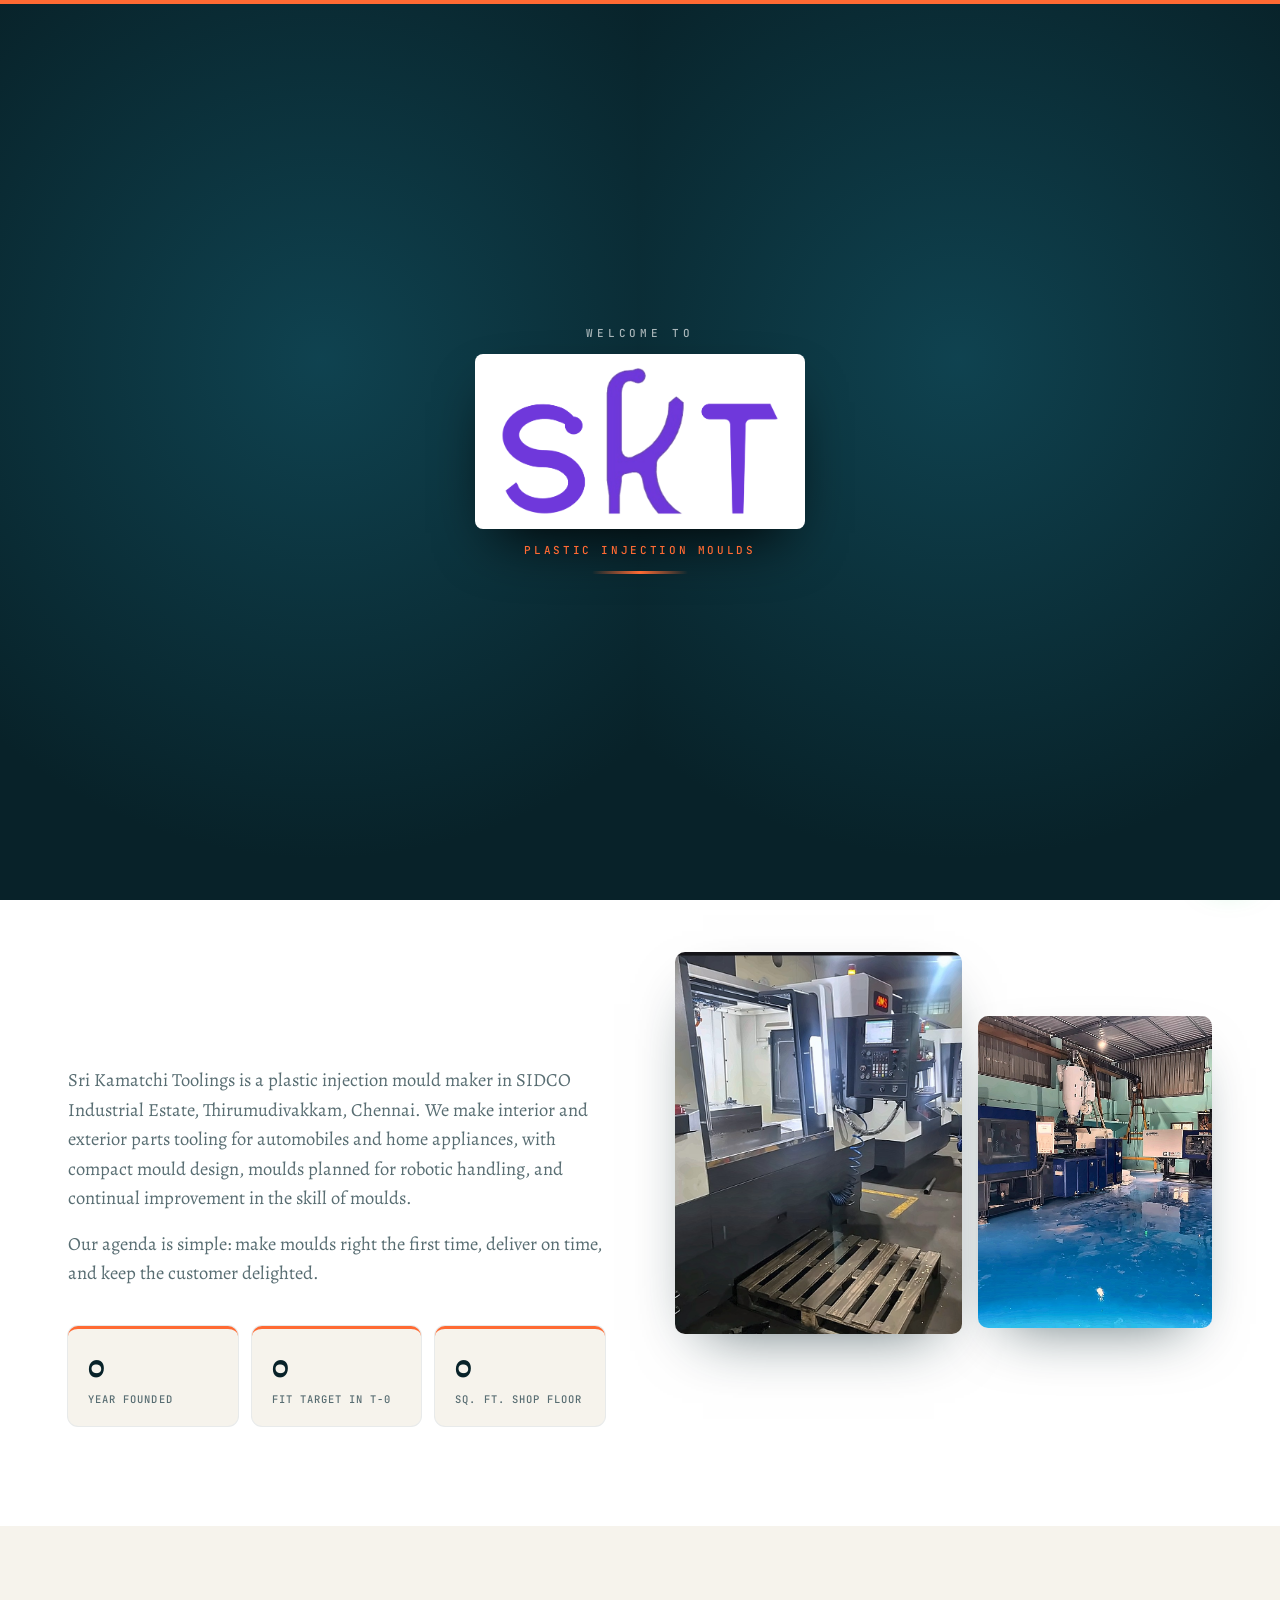
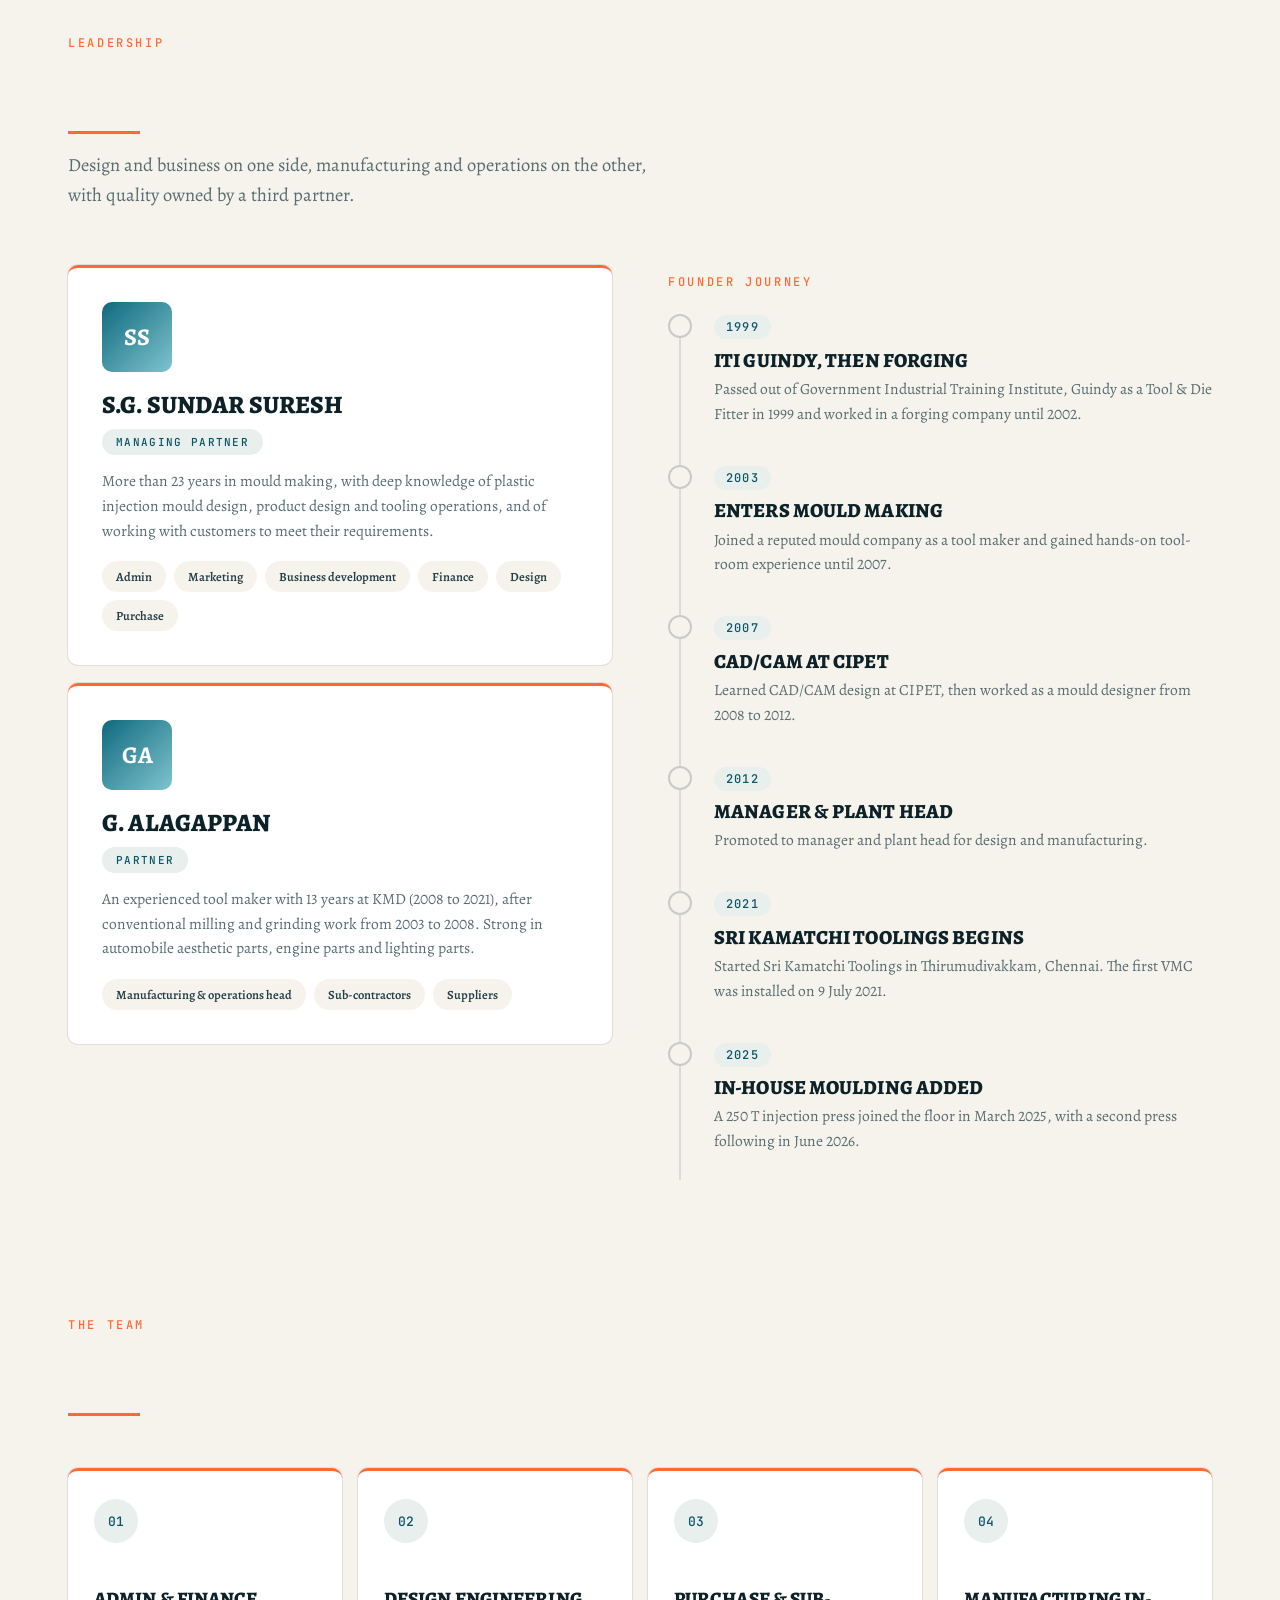
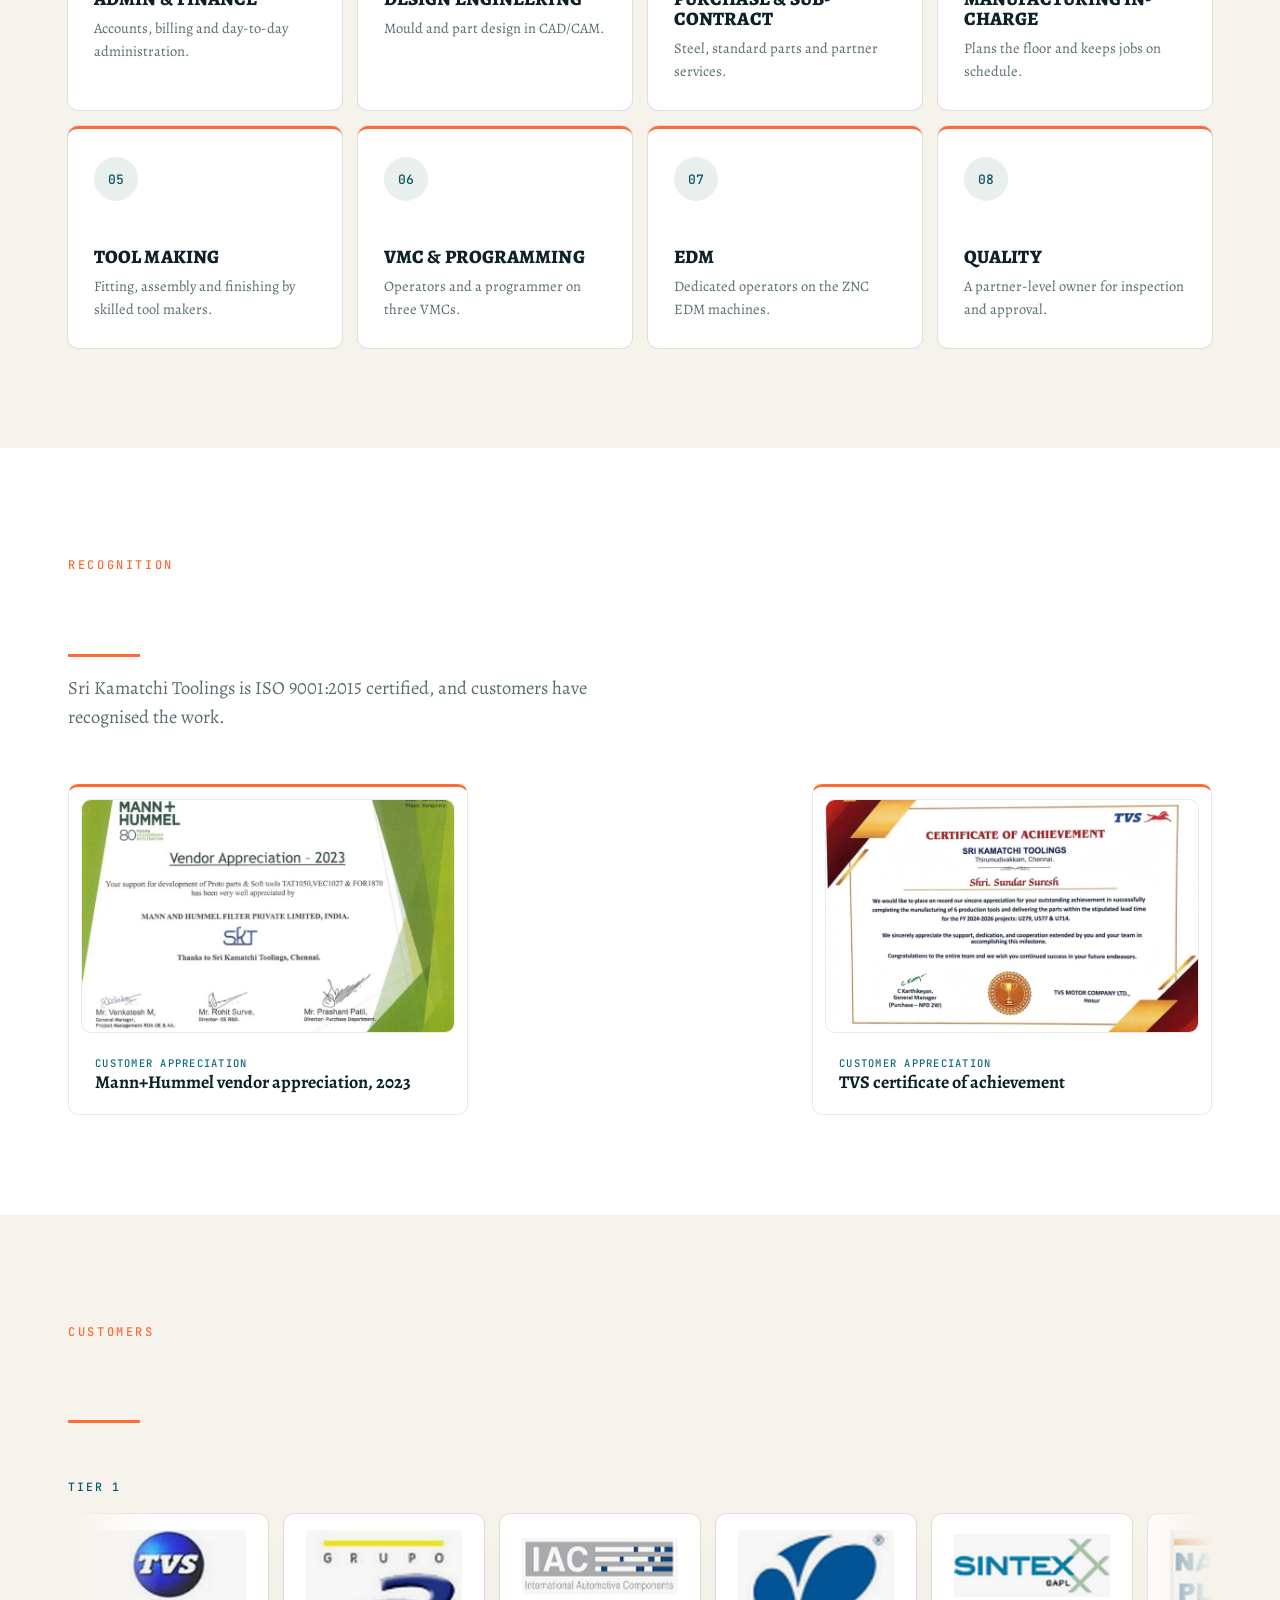
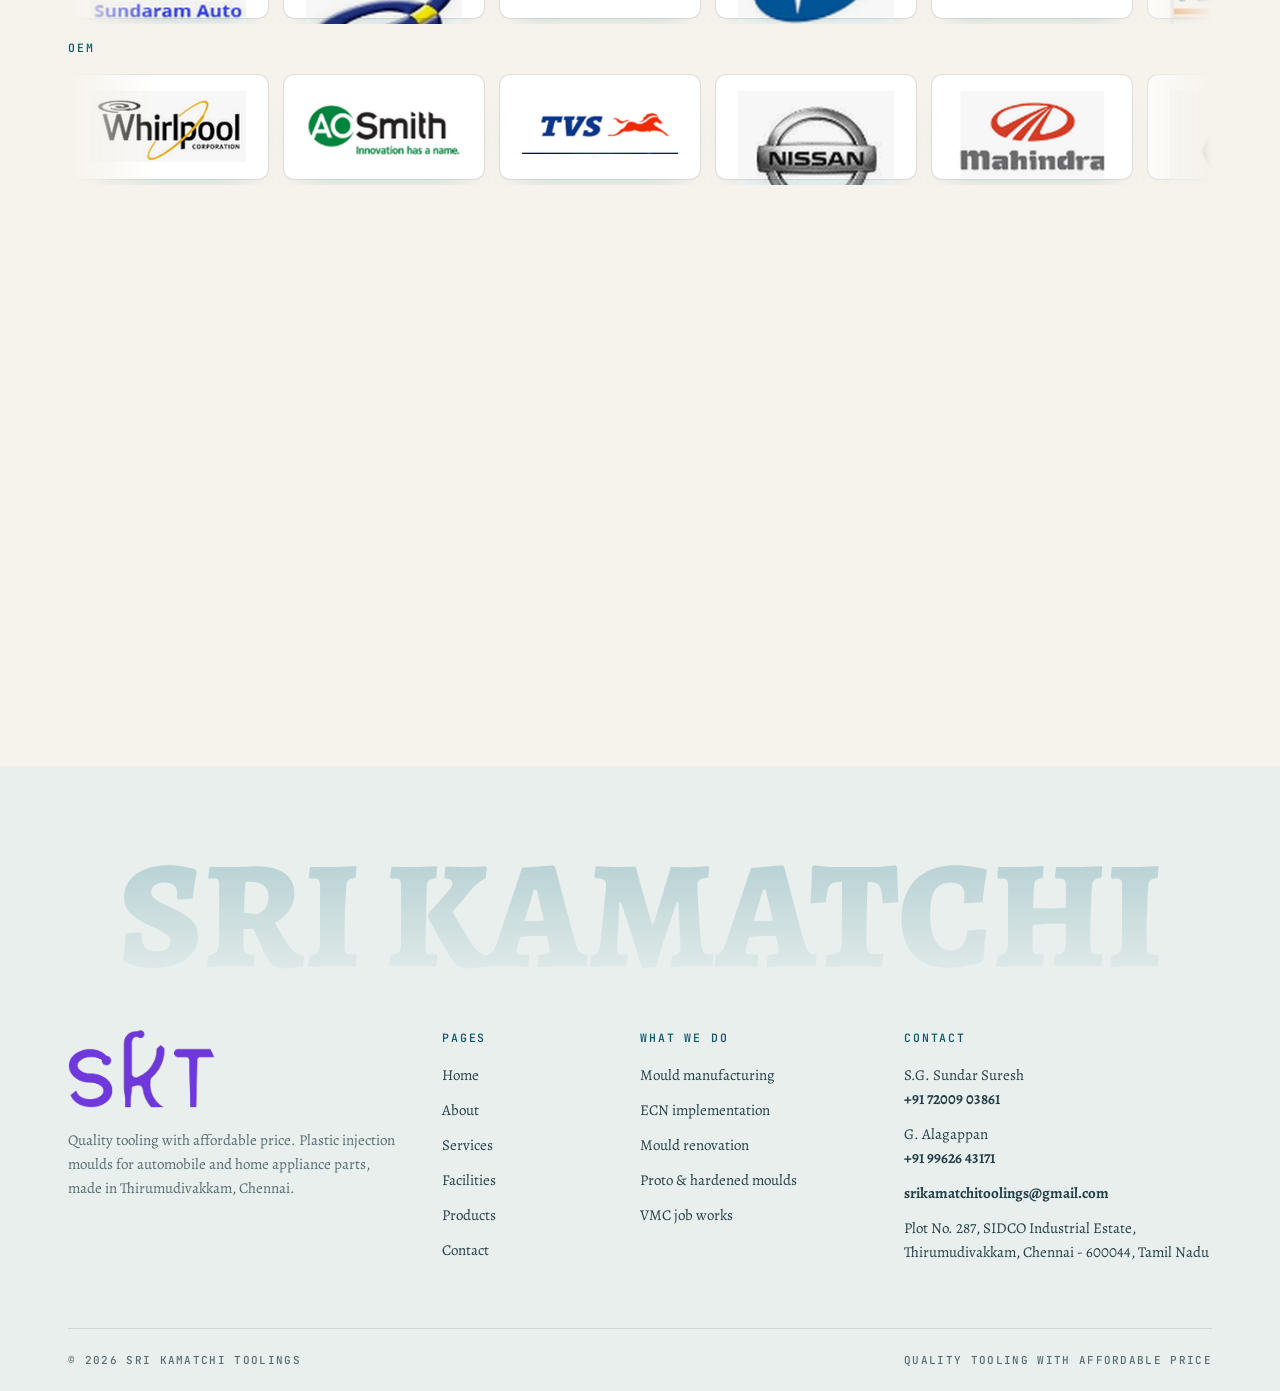
==== commit 9d4d19a7: "About: new 3D machining and fit animation" ====
--- a/about.html
+++ b/about.html
@@ -1 +1 @@
-<!doctype html><html lang="en"><head><meta charset="utf-8"><meta name="viewport" content="width=device-width,initial-scale=1"><title>About | Sri Kamatchi Toolings</title><meta name="description" content="Meet the partners behind Sri Kamatchi Toolings, a plastic injection mould maker in Thirumudivakkam, Chennai, started in 2021."><meta name="theme-color" content="#f5f9fa"><link rel="icon" href="img/logo.png"><link rel="preload" href="fonts/alegreya.woff2" as="font" type="font/woff2" crossorigin><link rel="preload" href="fonts/manrope.woff2" as="font" type="font/woff2" crossorigin><script>document.documentElement.classList.add('js');try{if(sessionStorage.getItem('skt-seen')==='1')document.documentElement.classList.add('quick')}catch(e){}</script><link rel="stylesheet" href="css/style.css?v=9"><link rel="stylesheet" href="css/theme.css?v=1"></head><body><div id="ld" aria-label="Loading"><div class="lh l"></div><div class="lh r"></div><div class="lc"><div class="lcw"><canvas aria-hidden="true"></canvas><div class="lt"><small>Welcome to</small><img src="img/logo.png" alt="Sri Kamatchi Toolings"><em>Plastic injection moulds</em><i></i></div></div></div></div><header id="hd"><div class="hd"><a class="logo" href="index.html" aria-label="Sri Kamatchi Toolings home"><img src="img/logo.png" alt="SKT logo" width="75" height="40"><div><b>Sri Kamatchi Toolings</b><small>Plastic injection moulds</small></div></a><nav aria-label="Main"><i class="pill"></i><a href="index.html">Home</a><a href="about.html" class="on">About</a><a href="services.html">Services</a><a href="facilities.html">Facilities</a><a href="products.html">Products</a><a href="contact.html">Contact</a></nav><a class="hcall" href="tel:+917200903861" aria-label="Call +91 72009 03861"><svg viewBox="0 0 24 24" fill="none" stroke="currentColor" stroke-width="1.8" stroke-linecap="round" stroke-linejoin="round" aria-hidden="true"><path d="M22 16.9v3a2 2 0 0 1-2.2 2 19.8 19.8 0 0 1-8.6-3.1 19.5 19.5 0 0 1-6-6A19.8 19.8 0 0 1 2.1 4.2 2 2 0 0 1 4.1 2h3a2 2 0 0 1 2 1.7c.1 1 .4 1.9.7 2.8a2 2 0 0 1-.5 2.1L8 9.9a16 16 0 0 0 6 6l1.3-1.3a2 2 0 0 1 2.1-.4c.9.3 1.8.6 2.8.7a2 2 0 0 1 1.7 2z"/></svg><span>72009 03861</span></a><button class="bg" aria-label="Menu" aria-expanded="false"><i></i><i></i></button></div></header><div id="mm"><a class="mi" href="index.html">Home</a><a class="mi on" href="about.html">About</a><a class="mi" href="services.html">Services</a><a class="mi" href="facilities.html">Facilities</a><a class="mi" href="products.html">Products</a><a class="mi" href="contact.html">Contact</a><div class="mf">Call <a href="tel:+917200903861">+91 72009 03861</a><br><a href="mailto:srikamatchitoolings@gmail.com">srikamatchitoolings@gmail.com</a></div></div><nav class="bn" aria-label="Quick"><a href="index.html"><svg viewBox="0 0 24 24" fill="none" stroke="currentColor" stroke-width="1.8" stroke-linecap="round" stroke-linejoin="round" aria-hidden="true"><path d="M3 11.5 12 4l9 7.5V20a1 1 0 0 1-1 1h-5v-6H9v6H4a1 1 0 0 1-1-1z"/></svg><span>Home</span></a><a href="about.html" class="on"><svg viewBox="0 0 24 24" fill="none" stroke="currentColor" stroke-width="1.8" stroke-linecap="round" stroke-linejoin="round" aria-hidden="true"><circle cx="9" cy="8" r="3.2"/><path d="M3 20c0-3.3 2.7-6 6-6s6 2.7 6 6"/><circle cx="17.5" cy="9" r="2.5"/><path d="M17 14.2c2.4.3 4.2 2.3 4.2 4.8"/></svg><span>About</span></a><a href="services.html"><svg viewBox="0 0 24 24" fill="none" stroke="currentColor" stroke-width="1.8" stroke-linecap="round" stroke-linejoin="round" aria-hidden="true"><path d="M4 5.5A1.5 1.5 0 0 1 5.5 4H11v16H5.5A1.5 1.5 0 0 1 4 18.5z"/><path d="M20 5.5A1.5 1.5 0 0 0 18.5 4H13v16h5.500a1.500 1.500 0 0 0 1.500-1.500z"/></svg><span>Services</span></a><a href="facilities.html"><svg viewBox="0 0 24 24" fill="none" stroke="currentColor" stroke-width="1.8" stroke-linecap="round" stroke-linejoin="round" aria-hidden="true"><circle cx="12" cy="12" r="3"/><circle cx="12" cy="12" r="6.6"/><path d="M12 2v3M12 19v3M2 12h3M19 12h3M4.9 4.9 7 7M17 17l2.1 2.1M4.9 19.1 7 17M17 7l2.1-2.1"/></svg><span>Facilities</span></a><a href="products.html"><svg viewBox="0 0 24 24" fill="none" stroke="currentColor" stroke-width="1.8" stroke-linecap="round" stroke-linejoin="round" aria-hidden="true"><path d="m12 3 8 4.5v9L12 21l-8-4.5v-9z"/><path d="m4 7.5 8 4.5 8-4.5M12 12v9"/></svg><span>Products</span></a><a href="contact.html"><svg viewBox="0 0 24 24" fill="none" stroke="currentColor" stroke-width="1.8" stroke-linecap="round" stroke-linejoin="round" aria-hidden="true"><path d="M22 16.9v3a2 2 0 0 1-2.2 2 19.8 19.8 0 0 1-8.6-3.1 19.5 19.5 0 0 1-6-6A19.8 19.8 0 0 1 2.1 4.2 2 2 0 0 1 4.1 2h3a2 2 0 0 1 2 1.7c.1 1 .4 1.9.7 2.8a2 2 0 0 1-.5 2.1L8 9.9a16 16 0 0 0 6 6l1.3-1.3a2 2 0 0 1 2.1-.4c.9.3 1.8.6 2.8.7a2 2 0 0 1 1.7 2z"/></svg><span>Contact</span></a></nav><section class="ph wkh"><div class="wrap"><div><div class="crumb"><a href="index.html">Home</a> / About</div><h1>Tool makers who care about <span class="hl">the first shot.</span></h1><p>Our vision, mission and the people behind every mould.</p></div><div class="wkw"><div class="p3d wkv" role="img" aria-label="Isometric model of our workshop: a 2 ton gantry crane carries a mould block between the VMC 540V, AMS 1060V, ZNC EDM, surface grinder and 250 T injection press."><canvas id="wk-canvas" aria-hidden="true"></canvas><div class="wk-tag"><i></i><b>2 T gantry crane</b><span id="wk-cap">Starting up</span></div></div><ul class="wkl" id="wk-list" aria-label="Machines in our workshop"><li data-i="0" style="--c:#77d5e4"><i></i>VMC 540V</li><li data-i="1" style="--c:#4cb5c6"><i></i>AMS 1060V</li><li data-i="2" style="--c:#8edeeb"><i></i>ZNC EDM</li><li data-i="3" style="--c:#9fcad1"><i></i>Surface grinder</li><li data-i="4" style="--c:#ff5f2e"><i></i>250 T press</li></ul></div></div></section><section class="s paper"><div class="wrap two"><div><div class="eb">Who we are</div><h2>Quality tooling with <span class="hl">affordable price.</span></h2><p class="sub">Sri Kamatchi Toolings is a plastic injection mould maker in SIDCO Industrial Estate, Thirumudivakkam, Chennai. We make interior and exterior parts tooling for automobiles and home appliances, with compact mould design, moulds planned for robotic handling, and continual improvement in the skill of moulds.</p><p class="sub">Our agenda is simple: make moulds right the first time, deliver on time, and keep the customer delighted.</p><div class="nums"><div><b data-n="2021">0</b><span>Year founded</span></div><div><b data-n="90" data-s="%">0</b><span>Fit target in T-0</span></div><div><b data-c="1" data-n="2200">0</b><span>Sq. ft. shop floor</span></div></div></div><div class="duo"><img alt="SKT shop floor" loading="lazy" src="img/floor1.jpg"/><img alt="Injection moulding shop floor" loading="lazy" src="img/inj-shop.jpg"/></div></div></section><section class="s"><div class="wrap"><div class="sh"><div class="eb">Leadership</div><h2>Two partners, <span class="hl">one tool room</span></h2><p class="sub">Design and business on one side, manufacturing and operations on the other, with quality owned by a third partner.</p></div><div class="pg"><div><article class="pc"><div class="av">SS</div><h3>S.G. Sundar Suresh</h3><div class="rl">Managing Partner</div><p>More than 23 years in mould making, with deep knowledge of plastic injection mould design, product design and tooling operations, and of working with customers to meet their requirements.</p><div class="tags"><span>Admin</span><span>Marketing</span><span>Business development</span><span>Finance</span><span>Design</span><span>Purchase</span></div></article><article class="pc"><div class="av">GA</div><h3>G. Alagappan</h3><div class="rl">Partner</div><p>An experienced tool maker with 13 years at KMD (2008 to 2021), after conventional milling and grinding work from 2003 to 2008. Strong in automobile aesthetic parts, engine parts and lighting parts.</p><div class="tags"><span>Manufacturing &amp; operations head</span><span>Sub-contractors</span><span>Suppliers</span></div></article></div><div><div class="eb">Founder journey</div><div class="tm"><i class="fillb"></i><div class="ev"><small>1999</small><h4>ITI Guindy, then forging</h4><p>Passed out of Government Industrial Training Institute, Guindy as a Tool &amp; Die Fitter in 1999 and worked in a forging company until 2002.</p></div><div class="ev"><small>2003</small><h4>Enters mould making</h4><p>Joined a reputed mould company as a tool maker and gained hands-on tool-room experience until 2007.</p></div><div class="ev"><small>2007</small><h4>CAD/CAM at CIPET</h4><p>Learned CAD/CAM design at CIPET, then worked as a mould designer from 2008 to 2012.</p></div><div class="ev"><small>2012</small><h4>Manager &amp; plant head</h4><p>Promoted to manager and plant head for design and manufacturing.</p></div><div class="ev"><small>2021</small><h4>Sri Kamatchi Toolings begins</h4><p>Started Sri Kamatchi Toolings in Thirumudivakkam, Chennai. The first VMC was installed on 9 July 2021.</p></div><div class="ev"><small>2025</small><h4>In-house moulding added</h4><p>A 250 T injection press joined the floor in March 2025, with a second press following in June 2026.</p></div></div></div></div></div></section><section class="s" style="padding-top:20px"><div class="wrap"><div class="sh2"><div><div class="eb">The team</div><h2>Key roles that <span class="hl">run the floor</span></h2></div></div><div class="roles"><article class="role"><b>01</b><h4>Admin &amp; finance</h4><p>Accounts, billing and day-to-day administration.</p></article><article class="role"><b>02</b><h4>Design engineering</h4><p>Mould and part design in CAD/CAM.</p></article><article class="role"><b>03</b><h4>Purchase &amp; sub-contract</h4><p>Steel, standard parts and partner services.</p></article><article class="role"><b>04</b><h4>Manufacturing in-charge</h4><p>Plans the floor and keeps jobs on schedule.</p></article><article class="role"><b>05</b><h4>Tool making</h4><p>Fitting, assembly and finishing by skilled tool makers.</p></article><article class="role"><b>06</b><h4>VMC &amp; programming</h4><p>Operators and a programmer on three VMCs.</p></article><article class="role"><b>07</b><h4>EDM</h4><p>Dedicated operators on the ZNC EDM machines.</p></article><article class="role"><b>08</b><h4>Quality</h4><p>A partner-level owner for inspection and approval.</p></article></div></div></section><section class="s paper"><div class="wrap"><div class="sh2"><div><div class="eb">Recognition</div><h2>Certified &amp; <span class="hl">appreciated</span></h2><p class="sub">Sri Kamatchi Toolings is ISO 9001:2015 certified, and customers have recognised the work.</p></div></div><div class="certs"><figure class="cert" data-zoom="img/cert-mh.jpg?v=2" style="background:#fff;color:var(--ink)"><img alt="Mann+Hummel vendor appreciation 2023" loading="lazy" src="img/cert-mh.jpg?v=2"/><figcaption><small>Customer appreciation</small>Mann+Hummel vendor appreciation, 2023</figcaption></figure><figure class="cert" data-zoom="img/cert-tvs.jpg?v=2" style="background:#fff;color:var(--ink)"><img alt="TVS certificate of achievement" loading="lazy" src="img/cert-tvs.jpg?v=2"/><figcaption><small>Customer appreciation</small>TVS certificate of achievement</figcaption></figure></div></div></section><section class="s"><div class="wrap"><div class="sh"><div class="eb">Customers</div><h2>Worked with <span class="hl">Tier 1 &amp; OEM</span></h2></div><div class="tier">Tier 1</div><div aria-label="Customer logos" class="lgm r"><div class="lgt"><div class="hf"><div class="lg"><img alt="TVS Sundaram Auto Component" loading="lazy" src="img/c_tvs.png"/></div><div class="lg"><img alt="Grupo Antolin" loading="lazy" src="img/c_antolin.png"/></div><div class="lg"><img alt="International Automotive Components" loading="lazy" src="img/c_iac.png"/></div><div class="lg"><img alt="Varroc" loading="lazy" src="img/c_varroc.png"/></div><div class="lg"><img alt="Sintex" loading="lazy" src="img/c_sintex.png"/></div><div class="lg"><img alt="National Plastics" loading="lazy" src="img/c_national-plastics.png"/></div><div class="lg"><img alt="TVS Sundaram Auto Component" loading="lazy" src="img/c_tvs.png"/></div><div class="lg"><img alt="Grupo Antolin" loading="lazy" src="img/c_antolin.png"/></div><div class="lg"><img alt="International Automotive Components" loading="lazy" src="img/c_iac.png"/></div><div class="lg"><img alt="Varroc" loading="lazy" src="img/c_varroc.png"/></div><div class="lg"><img alt="Sintex" loading="lazy" src="img/c_sintex.png"/></div><div class="lg"><img alt="National Plastics" loading="lazy" src="img/c_national-plastics.png"/></div></div><div aria-hidden="true" class="hf"><div class="lg"><img alt="TVS Sundaram Auto Component" loading="lazy" src="img/c_tvs.png"/></div><div class="lg"><img alt="Grupo Antolin" loading="lazy" src="img/c_antolin.png"/></div><div class="lg"><img alt="International Automotive Components" loading="lazy" src="img/c_iac.png"/></div><div class="lg"><img alt="Varroc" loading="lazy" src="img/c_varroc.png"/></div><div class="lg"><img alt="Sintex" loading="lazy" src="img/c_sintex.png"/></div><div class="lg"><img alt="National Plastics" loading="lazy" src="img/c_national-plastics.png"/></div><div class="lg"><img alt="TVS Sundaram Auto Component" loading="lazy" src="img/c_tvs.png"/></div><div class="lg"><img alt="Grupo Antolin" loading="lazy" src="img/c_antolin.png"/></div><div class="lg"><img alt="International Automotive Components" loading="lazy" src="img/c_iac.png"/></div><div class="lg"><img alt="Varroc" loading="lazy" src="img/c_varroc.png"/></div><div class="lg"><img alt="Sintex" loading="lazy" src="img/c_sintex.png"/></div><div class="lg"><img alt="National Plastics" loading="lazy" src="img/c_national-plastics.png"/></div></div></div></div><div class="tier">OEM</div><div aria-label="Customer logos" class="lgm l"><div class="lgt"><div class="hf"><div class="lg"><img alt="Whirlpool" loading="lazy" src="img/c_whirlpool.png"/></div><div class="lg"><img alt="A. O. Smith" loading="lazy" src="img/c_aosmith.png"/></div><div class="lg"><img alt="TVS Motor" loading="lazy" src="img/c_tvs-horse.png"/></div><div class="lg"><img alt="Nissan" loading="lazy" src="img/c_nissan.png"/></div><div class="lg"><img alt="Mahindra" loading="lazy" src="img/c_mahindra.png"/></div><div class="lg"><img alt="Renault" loading="lazy" src="img/c_renault.png"/></div><div class="lg"><img alt="Whirlpool" loading="lazy" src="img/c_whirlpool.png"/></div><div class="lg"><img alt="A. O. Smith" loading="lazy" src="img/c_aosmith.png"/></div><div class="lg"><img alt="TVS Motor" loading="lazy" src="img/c_tvs-horse.png"/></div><div class="lg"><img alt="Nissan" loading="lazy" src="img/c_nissan.png"/></div><div class="lg"><img alt="Mahindra" loading="lazy" src="img/c_mahindra.png"/></div><div class="lg"><img alt="Renault" loading="lazy" src="img/c_renault.png"/></div></div><div aria-hidden="true" class="hf"><div class="lg"><img alt="Whirlpool" loading="lazy" src="img/c_whirlpool.png"/></div><div class="lg"><img alt="A. O. Smith" loading="lazy" src="img/c_aosmith.png"/></div><div class="lg"><img alt="TVS Motor" loading="lazy" src="img/c_tvs-horse.png"/></div><div class="lg"><img alt="Nissan" loading="lazy" src="img/c_nissan.png"/></div><div class="lg"><img alt="Mahindra" loading="lazy" src="img/c_mahindra.png"/></div><div class="lg"><img alt="Renault" loading="lazy" src="img/c_renault.png"/></div><div class="lg"><img alt="Whirlpool" loading="lazy" src="img/c_whirlpool.png"/></div><div class="lg"><img alt="A. O. Smith" loading="lazy" src="img/c_aosmith.png"/></div><div class="lg"><img alt="TVS Motor" loading="lazy" src="img/c_tvs-horse.png"/></div><div class="lg"><img alt="Nissan" loading="lazy" src="img/c_nissan.png"/></div><div class="lg"><img alt="Mahindra" loading="lazy" src="img/c_mahindra.png"/></div><div class="lg"><img alt="Renault" loading="lazy" src="img/c_renault.png"/></div></div></div></div></div></section><section class="s tight"><div class="wrap"><div class="cta rv"><img class="wm" src="img/logo.png" alt=""><div><h2>Have a part that needs a <span class="out">mould?</span></h2><p>Share your part drawing or sample. We will study it and come back with a compact, robot-ready mould plan.</p></div><div class="bts"><a class="btn wh" href="contact.html">Send an enquiry</a><a class="btn ow" href="tel:+917200903861">+91 72009 03861</a></div></div></div></section><footer><div class="wrap"><div class="fmark" aria-hidden="true">SRI KAMATCHI</div><div class="fg"><div><a class="logo" href="index.html" aria-label="Sri Kamatchi Toolings home"><img src="img/logo.png" alt="SKT logo" width="147" height="78"></a><p>Quality tooling with affordable price. Plastic injection moulds for automobile and home appliance parts, made in Thirumudivakkam, Chennai.</p></div><div><h4>Pages</h4><ul><li><a href="index.html">Home</a></li><li><a href="about.html">About</a></li><li><a href="services.html">Services</a></li><li><a href="facilities.html">Facilities</a></li><li><a href="products.html">Products</a></li><li><a href="contact.html">Contact</a></li></ul></div><div><h4>What we do</h4><ul><li>Mould manufacturing</li><li>ECN implementation</li><li>Mould renovation</li><li>Proto &amp; hardened moulds</li><li>VMC job works</li></ul></div><div><h4>Contact</h4><ul><li>S.G. Sundar Suresh<br><a href="tel:+917200903861">+91 72009 03861</a></li><li>G. Alagappan<br><a href="tel:+919962643171">+91 99626 43171</a></li><li><a href="mailto:srikamatchitoolings@gmail.com">srikamatchitoolings@gmail.com</a></li><li>Plot No. 287, SIDCO Industrial Estate, Thirumudivakkam, Chennai - 600044, Tamil Nadu</li></ul></div></div><div class="fb"><span>&copy; 2026 SRI KAMATCHI TOOLINGS</span><span>QUALITY TOOLING WITH AFFORDABLE PRICE</span></div></div></footer><a class="wa" href="https://wa.me/917200903861" target="_blank" rel="noopener" aria-label="Chat on WhatsApp"><svg viewBox="0 0 24 24" aria-hidden="true"><path d="M20.5 3.5A11.8 11.8 0 0 0 12 0C5.4 0 .1 5.3.1 11.9c0 2.1.5 4.1 1.6 5.9L0 24l6.4-1.7a11.9 11.9 0 0 0 5.6 1.4c6.6 0 11.9-5.3 11.9-11.9 0-3.2-1.2-6.200-3.400-8.300zM12 21.700a9.900 9.900 0 0 1-5-1.400l-.4-.2-3.800 1 1-3.700-.2-.4A9.800 9.800 0 0 1 2.100 12C2.100 6.500 6.500 2.100 12 2.100c2.600 0 5.100 1 6.900 2.900a9.800 9.800 0 0 1 2.900 7c0 5.500-4.400 9.700-9.800 9.700zm5.400-7.300c-.3-.1-1.800-.9-2-1-.3-.1-.5-.1-.7.100-.2.300-.8 1-.9 1.200-.2.200-.3.200-.6.100-.3-.1-1.200-.4-2.300-1.400-.9-.8-1.400-1.700-1.600-2-.2-.3 0-.5.100-.6l.4-.5c.1-.2.200-.3.300-.5.100-.2 0-.4 0-.5l-.9-2.200c-.2-.6-.5-.5-.7-.5h-.6c-.2 0-.5.100-.8.400-.3.300-1 1-1 2.500s1.100 2.900 1.200 3.100c.1.200 2.100 3.200 5.100 4.500 1.800.8 2.500.8 3.400.7.600-.1 1.800-.7 2-1.400.3-.7.300-1.300.2-1.400-.1-.1-.3-.2-.6-.3z"/></svg></a><div id="lb"><span>CLOSE &times;</span><img alt=""></div><script src="js/main.js?v=5"></script><script src="js/cursor.js?v=1"></script><script src="js/three.min.js"></script><script src="js/workshop.js?v=1"></script><script src="js/fluid.js?v=1"></script></body></html>+<!doctype html><html lang="en"><head><meta charset="utf-8"><meta name="viewport" content="width=device-width,initial-scale=1"><title>About | Sri Kamatchi Toolings</title><meta name="description" content="Meet the partners behind Sri Kamatchi Toolings, a plastic injection mould maker in Thirumudivakkam, Chennai, started in 2021."><meta name="theme-color" content="#f5f9fa"><link rel="icon" href="img/logo.png"><link rel="preload" href="fonts/alegreya.woff2" as="font" type="font/woff2" crossorigin><link rel="preload" href="fonts/manrope.woff2" as="font" type="font/woff2" crossorigin><script>document.documentElement.classList.add('js');try{if(sessionStorage.getItem('skt-seen')==='1')document.documentElement.classList.add('quick')}catch(e){}</script><link rel="stylesheet" href="css/style.css?v=9"><link rel="stylesheet" href="css/theme.css?v=1"></head><body><div id="ld" aria-label="Loading"><div class="lh l"></div><div class="lh r"></div><div class="lc"><div class="lcw"><canvas aria-hidden="true"></canvas><div class="lt"><small>Welcome to</small><img src="img/logo.png" alt="Sri Kamatchi Toolings"><em>Plastic injection moulds</em><i></i></div></div></div></div><header id="hd"><div class="hd"><a class="logo" href="index.html" aria-label="Sri Kamatchi Toolings home"><img src="img/logo.png" alt="SKT logo" width="75" height="40"><div><b>Sri Kamatchi Toolings</b><small>Plastic injection moulds</small></div></a><nav aria-label="Main"><i class="pill"></i><a href="index.html">Home</a><a href="about.html" class="on">About</a><a href="services.html">Services</a><a href="facilities.html">Facilities</a><a href="products.html">Products</a><a href="contact.html">Contact</a></nav><a class="hcall" href="tel:+917200903861" aria-label="Call +91 72009 03861"><svg viewBox="0 0 24 24" fill="none" stroke="currentColor" stroke-width="1.8" stroke-linecap="round" stroke-linejoin="round" aria-hidden="true"><path d="M22 16.9v3a2 2 0 0 1-2.2 2 19.8 19.8 0 0 1-8.6-3.1 19.5 19.5 0 0 1-6-6A19.8 19.8 0 0 1 2.1 4.2 2 2 0 0 1 4.1 2h3a2 2 0 0 1 2 1.7c.1 1 .4 1.9.7 2.8a2 2 0 0 1-.5 2.1L8 9.9a16 16 0 0 0 6 6l1.3-1.3a2 2 0 0 1 2.1-.4c.9.3 1.8.6 2.8.7a2 2 0 0 1 1.7 2z"/></svg><span>72009 03861</span></a><button class="bg" aria-label="Menu" aria-expanded="false"><i></i><i></i></button></div></header><div id="mm"><a class="mi" href="index.html">Home</a><a class="mi on" href="about.html">About</a><a class="mi" href="services.html">Services</a><a class="mi" href="facilities.html">Facilities</a><a class="mi" href="products.html">Products</a><a class="mi" href="contact.html">Contact</a><div class="mf">Call <a href="tel:+917200903861">+91 72009 03861</a><br><a href="mailto:srikamatchitoolings@gmail.com">srikamatchitoolings@gmail.com</a></div></div><nav class="bn" aria-label="Quick"><a href="index.html"><svg viewBox="0 0 24 24" fill="none" stroke="currentColor" stroke-width="1.8" stroke-linecap="round" stroke-linejoin="round" aria-hidden="true"><path d="M3 11.5 12 4l9 7.5V20a1 1 0 0 1-1 1h-5v-6H9v6H4a1 1 0 0 1-1-1z"/></svg><span>Home</span></a><a href="about.html" class="on"><svg viewBox="0 0 24 24" fill="none" stroke="currentColor" stroke-width="1.8" stroke-linecap="round" stroke-linejoin="round" aria-hidden="true"><circle cx="9" cy="8" r="3.2"/><path d="M3 20c0-3.3 2.7-6 6-6s6 2.7 6 6"/><circle cx="17.5" cy="9" r="2.5"/><path d="M17 14.2c2.4.3 4.2 2.3 4.2 4.8"/></svg><span>About</span></a><a href="services.html"><svg viewBox="0 0 24 24" fill="none" stroke="currentColor" stroke-width="1.8" stroke-linecap="round" stroke-linejoin="round" aria-hidden="true"><path d="M4 5.5A1.5 1.5 0 0 1 5.5 4H11v16H5.5A1.5 1.5 0 0 1 4 18.5z"/><path d="M20 5.5A1.5 1.5 0 0 0 18.5 4H13v16h5.500a1.500 1.500 0 0 0 1.500-1.500z"/></svg><span>Services</span></a><a href="facilities.html"><svg viewBox="0 0 24 24" fill="none" stroke="currentColor" stroke-width="1.8" stroke-linecap="round" stroke-linejoin="round" aria-hidden="true"><circle cx="12" cy="12" r="3"/><circle cx="12" cy="12" r="6.6"/><path d="M12 2v3M12 19v3M2 12h3M19 12h3M4.9 4.9 7 7M17 17l2.1 2.1M4.9 19.1 7 17M17 7l2.1-2.1"/></svg><span>Facilities</span></a><a href="products.html"><svg viewBox="0 0 24 24" fill="none" stroke="currentColor" stroke-width="1.8" stroke-linecap="round" stroke-linejoin="round" aria-hidden="true"><path d="m12 3 8 4.5v9L12 21l-8-4.5v-9z"/><path d="m4 7.5 8 4.5 8-4.5M12 12v9"/></svg><span>Products</span></a><a href="contact.html"><svg viewBox="0 0 24 24" fill="none" stroke="currentColor" stroke-width="1.8" stroke-linecap="round" stroke-linejoin="round" aria-hidden="true"><path d="M22 16.9v3a2 2 0 0 1-2.2 2 19.8 19.8 0 0 1-8.6-3.1 19.5 19.5 0 0 1-6-6A19.8 19.8 0 0 1 2.1 4.2 2 2 0 0 1 4.1 2h3a2 2 0 0 1 2 1.7c.1 1 .4 1.9.7 2.8a2 2 0 0 1-.5 2.1L8 9.9a16 16 0 0 0 6 6l1.3-1.3a2 2 0 0 1 2.1-.4c.9.3 1.8.6 2.8.7a2 2 0 0 1 1.7 2z"/></svg><span>Contact</span></a></nav><section class="ph wkh"><div class="wrap"><div><div class="crumb"><a href="index.html">Home</a> / About</div><h1>Tool makers who care about <span class="hl">the first shot.</span></h1><p>Our vision, mission and the people behind every mould.</p></div><div class="hx"><div class="hx3 ab3" id="ab3" role="img" aria-label="3D animation: a milling tool cuts a pocket in a steel block, then a core insert drops in and fits"><div class="hx-tag"><i></i><b id="ab-b">VMC machining</b><span id="ab-s">Cutting the cavity pocket</span></div></div></div></div></section><section class="s paper"><div class="wrap two"><div><div class="eb">Who we are</div><h2>Quality tooling with <span class="hl">affordable price.</span></h2><p class="sub">Sri Kamatchi Toolings is a plastic injection mould maker in SIDCO Industrial Estate, Thirumudivakkam, Chennai. We make interior and exterior parts tooling for automobiles and home appliances, with compact mould design, moulds planned for robotic handling, and continual improvement in the skill of moulds.</p><p class="sub">Our agenda is simple: make moulds right the first time, deliver on time, and keep the customer delighted.</p><div class="nums"><div><b data-n="2021">0</b><span>Year founded</span></div><div><b data-n="90" data-s="%">0</b><span>Fit target in T-0</span></div><div><b data-c="1" data-n="2200">0</b><span>Sq. ft. shop floor</span></div></div></div><div class="duo"><img alt="SKT shop floor" loading="lazy" src="img/floor1.jpg"/><img alt="Injection moulding shop floor" loading="lazy" src="img/inj-shop.jpg"/></div></div></section><section class="s"><div class="wrap"><div class="sh"><div class="eb">Leadership</div><h2>Two partners, <span class="hl">one tool room</span></h2><p class="sub">Design and business on one side, manufacturing and operations on the other, with quality owned by a third partner.</p></div><div class="pg"><div><article class="pc"><div class="av">SS</div><h3>S.G. Sundar Suresh</h3><div class="rl">Managing Partner</div><p>More than 23 years in mould making, with deep knowledge of plastic injection mould design, product design and tooling operations, and of working with customers to meet their requirements.</p><div class="tags"><span>Admin</span><span>Marketing</span><span>Business development</span><span>Finance</span><span>Design</span><span>Purchase</span></div></article><article class="pc"><div class="av">GA</div><h3>G. Alagappan</h3><div class="rl">Partner</div><p>An experienced tool maker with 13 years at KMD (2008 to 2021), after conventional milling and grinding work from 2003 to 2008. Strong in automobile aesthetic parts, engine parts and lighting parts.</p><div class="tags"><span>Manufacturing &amp; operations head</span><span>Sub-contractors</span><span>Suppliers</span></div></article></div><div><div class="eb">Founder journey</div><div class="tm"><i class="fillb"></i><div class="ev"><small>1999</small><h4>ITI Guindy, then forging</h4><p>Passed out of Government Industrial Training Institute, Guindy as a Tool &amp; Die Fitter in 1999 and worked in a forging company until 2002.</p></div><div class="ev"><small>2003</small><h4>Enters mould making</h4><p>Joined a reputed mould company as a tool maker and gained hands-on tool-room experience until 2007.</p></div><div class="ev"><small>2007</small><h4>CAD/CAM at CIPET</h4><p>Learned CAD/CAM design at CIPET, then worked as a mould designer from 2008 to 2012.</p></div><div class="ev"><small>2012</small><h4>Manager &amp; plant head</h4><p>Promoted to manager and plant head for design and manufacturing.</p></div><div class="ev"><small>2021</small><h4>Sri Kamatchi Toolings begins</h4><p>Started Sri Kamatchi Toolings in Thirumudivakkam, Chennai. The first VMC was installed on 9 July 2021.</p></div><div class="ev"><small>2025</small><h4>In-house moulding added</h4><p>A 250 T injection press joined the floor in March 2025, with a second press following in June 2026.</p></div></div></div></div></div></section><section class="s" style="padding-top:20px"><div class="wrap"><div class="sh2"><div><div class="eb">The team</div><h2>Key roles that <span class="hl">run the floor</span></h2></div></div><div class="roles"><article class="role"><b>01</b><h4>Admin &amp; finance</h4><p>Accounts, billing and day-to-day administration.</p></article><article class="role"><b>02</b><h4>Design engineering</h4><p>Mould and part design in CAD/CAM.</p></article><article class="role"><b>03</b><h4>Purchase &amp; sub-contract</h4><p>Steel, standard parts and partner services.</p></article><article class="role"><b>04</b><h4>Manufacturing in-charge</h4><p>Plans the floor and keeps jobs on schedule.</p></article><article class="role"><b>05</b><h4>Tool making</h4><p>Fitting, assembly and finishing by skilled tool makers.</p></article><article class="role"><b>06</b><h4>VMC &amp; programming</h4><p>Operators and a programmer on three VMCs.</p></article><article class="role"><b>07</b><h4>EDM</h4><p>Dedicated operators on the ZNC EDM machines.</p></article><article class="role"><b>08</b><h4>Quality</h4><p>A partner-level owner for inspection and approval.</p></article></div></div></section><section class="s paper"><div class="wrap"><div class="sh2"><div><div class="eb">Recognition</div><h2>Certified &amp; <span class="hl">appreciated</span></h2><p class="sub">Sri Kamatchi Toolings is ISO 9001:2015 certified, and customers have recognised the work.</p></div></div><div class="certs"><figure class="cert" data-zoom="img/cert-mh.jpg?v=2" style="background:#fff;color:var(--ink)"><img alt="Mann+Hummel vendor appreciation 2023" loading="lazy" src="img/cert-mh.jpg?v=2"/><figcaption><small>Customer appreciation</small>Mann+Hummel vendor appreciation, 2023</figcaption></figure><figure class="cert" data-zoom="img/cert-tvs.jpg?v=2" style="background:#fff;color:var(--ink)"><img alt="TVS certificate of achievement" loading="lazy" src="img/cert-tvs.jpg?v=2"/><figcaption><small>Customer appreciation</small>TVS certificate of achievement</figcaption></figure></div></div></section><section class="s"><div class="wrap"><div class="sh"><div class="eb">Customers</div><h2>Worked with <span class="hl">Tier 1 &amp; OEM</span></h2></div><div class="tier">Tier 1</div><div aria-label="Customer logos" class="lgm r"><div class="lgt"><div class="hf"><div class="lg"><img alt="TVS Sundaram Auto Component" loading="lazy" src="img/c_tvs.png"/></div><div class="lg"><img alt="Grupo Antolin" loading="lazy" src="img/c_antolin.png"/></div><div class="lg"><img alt="International Automotive Components" loading="lazy" src="img/c_iac.png"/></div><div class="lg"><img alt="Varroc" loading="lazy" src="img/c_varroc.png"/></div><div class="lg"><img alt="Sintex" loading="lazy" src="img/c_sintex.png"/></div><div class="lg"><img alt="National Plastics" loading="lazy" src="img/c_national-plastics.png"/></div><div class="lg"><img alt="TVS Sundaram Auto Component" loading="lazy" src="img/c_tvs.png"/></div><div class="lg"><img alt="Grupo Antolin" loading="lazy" src="img/c_antolin.png"/></div><div class="lg"><img alt="International Automotive Components" loading="lazy" src="img/c_iac.png"/></div><div class="lg"><img alt="Varroc" loading="lazy" src="img/c_varroc.png"/></div><div class="lg"><img alt="Sintex" loading="lazy" src="img/c_sintex.png"/></div><div class="lg"><img alt="National Plastics" loading="lazy" src="img/c_national-plastics.png"/></div></div><div aria-hidden="true" class="hf"><div class="lg"><img alt="TVS Sundaram Auto Component" loading="lazy" src="img/c_tvs.png"/></div><div class="lg"><img alt="Grupo Antolin" loading="lazy" src="img/c_antolin.png"/></div><div class="lg"><img alt="International Automotive Components" loading="lazy" src="img/c_iac.png"/></div><div class="lg"><img alt="Varroc" loading="lazy" src="img/c_varroc.png"/></div><div class="lg"><img alt="Sintex" loading="lazy" src="img/c_sintex.png"/></div><div class="lg"><img alt="National Plastics" loading="lazy" src="img/c_national-plastics.png"/></div><div class="lg"><img alt="TVS Sundaram Auto Component" loading="lazy" src="img/c_tvs.png"/></div><div class="lg"><img alt="Grupo Antolin" loading="lazy" src="img/c_antolin.png"/></div><div class="lg"><img alt="International Automotive Components" loading="lazy" src="img/c_iac.png"/></div><div class="lg"><img alt="Varroc" loading="lazy" src="img/c_varroc.png"/></div><div class="lg"><img alt="Sintex" loading="lazy" src="img/c_sintex.png"/></div><div class="lg"><img alt="National Plastics" loading="lazy" src="img/c_national-plastics.png"/></div></div></div></div><div class="tier">OEM</div><div aria-label="Customer logos" class="lgm l"><div class="lgt"><div class="hf"><div class="lg"><img alt="Whirlpool" loading="lazy" src="img/c_whirlpool.png"/></div><div class="lg"><img alt="A. O. Smith" loading="lazy" src="img/c_aosmith.png"/></div><div class="lg"><img alt="TVS Motor" loading="lazy" src="img/c_tvs-horse.png"/></div><div class="lg"><img alt="Nissan" loading="lazy" src="img/c_nissan.png"/></div><div class="lg"><img alt="Mahindra" loading="lazy" src="img/c_mahindra.png"/></div><div class="lg"><img alt="Renault" loading="lazy" src="img/c_renault.png"/></div><div class="lg"><img alt="Whirlpool" loading="lazy" src="img/c_whirlpool.png"/></div><div class="lg"><img alt="A. O. Smith" loading="lazy" src="img/c_aosmith.png"/></div><div class="lg"><img alt="TVS Motor" loading="lazy" src="img/c_tvs-horse.png"/></div><div class="lg"><img alt="Nissan" loading="lazy" src="img/c_nissan.png"/></div><div class="lg"><img alt="Mahindra" loading="lazy" src="img/c_mahindra.png"/></div><div class="lg"><img alt="Renault" loading="lazy" src="img/c_renault.png"/></div></div><div aria-hidden="true" class="hf"><div class="lg"><img alt="Whirlpool" loading="lazy" src="img/c_whirlpool.png"/></div><div class="lg"><img alt="A. O. Smith" loading="lazy" src="img/c_aosmith.png"/></div><div class="lg"><img alt="TVS Motor" loading="lazy" src="img/c_tvs-horse.png"/></div><div class="lg"><img alt="Nissan" loading="lazy" src="img/c_nissan.png"/></div><div class="lg"><img alt="Mahindra" loading="lazy" src="img/c_mahindra.png"/></div><div class="lg"><img alt="Renault" loading="lazy" src="img/c_renault.png"/></div><div class="lg"><img alt="Whirlpool" loading="lazy" src="img/c_whirlpool.png"/></div><div class="lg"><img alt="A. O. Smith" loading="lazy" src="img/c_aosmith.png"/></div><div class="lg"><img alt="TVS Motor" loading="lazy" src="img/c_tvs-horse.png"/></div><div class="lg"><img alt="Nissan" loading="lazy" src="img/c_nissan.png"/></div><div class="lg"><img alt="Mahindra" loading="lazy" src="img/c_mahindra.png"/></div><div class="lg"><img alt="Renault" loading="lazy" src="img/c_renault.png"/></div></div></div></div></div></section><section class="s tight"><div class="wrap"><div class="cta rv"><img class="wm" src="img/logo.png" alt=""><div><h2>Have a part that needs a <span class="out">mould?</span></h2><p>Share your part drawing or sample. We will study it and come back with a compact, robot-ready mould plan.</p></div><div class="bts"><a class="btn wh" href="contact.html">Send an enquiry</a><a class="btn ow" href="tel:+917200903861">+91 72009 03861</a></div></div></div></section><footer><div class="wrap"><div class="fmark" aria-hidden="true">SRI KAMATCHI</div><div class="fg"><div><a class="logo" href="index.html" aria-label="Sri Kamatchi Toolings home"><img src="img/logo.png" alt="SKT logo" width="147" height="78"></a><p>Quality tooling with affordable price. Plastic injection moulds for automobile and home appliance parts, made in Thirumudivakkam, Chennai.</p></div><div><h4>Pages</h4><ul><li><a href="index.html">Home</a></li><li><a href="about.html">About</a></li><li><a href="services.html">Services</a></li><li><a href="facilities.html">Facilities</a></li><li><a href="products.html">Products</a></li><li><a href="contact.html">Contact</a></li></ul></div><div><h4>What we do</h4><ul><li>Mould manufacturing</li><li>ECN implementation</li><li>Mould renovation</li><li>Proto &amp; hardened moulds</li><li>VMC job works</li></ul></div><div><h4>Contact</h4><ul><li>S.G. Sundar Suresh<br><a href="tel:+917200903861">+91 72009 03861</a></li><li>G. Alagappan<br><a href="tel:+919962643171">+91 99626 43171</a></li><li><a href="mailto:srikamatchitoolings@gmail.com">srikamatchitoolings@gmail.com</a></li><li>Plot No. 287, SIDCO Industrial Estate, Thirumudivakkam, Chennai - 600044, Tamil Nadu</li></ul></div></div><div class="fb"><span>&copy; 2026 SRI KAMATCHI TOOLINGS</span><span>QUALITY TOOLING WITH AFFORDABLE PRICE</span></div></div></footer><a class="wa" href="https://wa.me/917200903861" target="_blank" rel="noopener" aria-label="Chat on WhatsApp"><svg viewBox="0 0 24 24" aria-hidden="true"><path d="M20.5 3.5A11.8 11.8 0 0 0 12 0C5.4 0 .1 5.3.1 11.9c0 2.1.5 4.1 1.6 5.9L0 24l6.4-1.7a11.9 11.9 0 0 0 5.6 1.4c6.6 0 11.9-5.3 11.9-11.9 0-3.2-1.2-6.200-3.400-8.300zM12 21.700a9.900 9.900 0 0 1-5-1.400l-.4-.2-3.800 1 1-3.700-.2-.4A9.800 9.800 0 0 1 2.100 12C2.100 6.500 6.500 2.100 12 2.100c2.600 0 5.100 1 6.900 2.900a9.800 9.800 0 0 1 2.900 7c0 5.500-4.400 9.700-9.800 9.700zm5.400-7.300c-.3-.1-1.800-.9-2-1-.3-.1-.5-.1-.7.100-.2.300-.8 1-.9 1.200-.2.200-.3.200-.6.100-.3-.1-1.200-.4-2.300-1.400-.9-.8-1.400-1.700-1.600-2-.2-.3 0-.5.100-.6l.4-.5c.1-.2.200-.3.300-.5.100-.2 0-.4 0-.5l-.9-2.200c-.2-.6-.5-.5-.7-.5h-.6c-.2 0-.5.100-.8.400-.3.300-1 1-1 2.500s1.100 2.900 1.200 3.100c.1.200 2.100 3.200 5.100 4.500 1.800.8 2.500.8 3.400.7.600-.1 1.800-.7 2-1.400.3-.7.300-1.300.2-1.400-.1-.1-.3-.2-.6-.3z"/></svg></a><div id="lb"><span>CLOSE &times;</span><img alt=""></div><script src="js/main.js?v=5"></script><script src="js/cursor.js?v=1"></script><script src="js/three.min.js"></script><script src="js/about3d.js?v=1"></script><script src="js/fluid.js?v=1"></script></body></html>
--- a/css/theme.css
+++ b/css/theme.css
@@ -169,3 +169,73 @@
 .hd{background:#fffffff2}
 #flow .hl,.hero .hl,.ph .hl{color:var(--spark)}
 .bk-c h3{margin-inline:auto}
+
+/* ---------- home hero: 3D moulding cycle ---------- */
+.js .hero .hx{opacity:0;transform:translateY(34px)}
+.ready .hero .hx{opacity:1;transform:none;transition:opacity 1s var(--out) .3s,transform 1.1s var(--out) .3s}
+.hx{position:relative;max-width:600px;width:100%;margin-left:auto}
+.hx3{position:relative;aspect-ratio:1/1.04;border-radius:10px;overflow:hidden;isolation:isolate;
+  background:radial-gradient(circle at 56% 44%,#1b5a68 0,#0e3541 46%,#071d24 100%);box-shadow:0 60px 100px -50px #000,inset 0 0 0 1px #ffffff1c}
+.hx3 canvas{position:absolute;inset:0;width:100%;height:100%;display:block}
+.hx3.nogl::after{content:"";position:absolute;left:50%;top:50%;width:38%;aspect-ratio:1;border-radius:50%;border:10px dashed var(--spark);transform:translate(-50%,-50%);animation:spin 18s linear infinite}
+.hx-tag{position:absolute;left:18px;bottom:18px;z-index:3;display:flex;align-items:center;gap:10px;flex-wrap:wrap;padding:10px 16px;border-radius:4px;background:#04141acc;box-shadow:inset 0 0 0 1px #ffffff26;color:#fff;max-width:calc(100% - 36px)}
+.hx-tag i{width:9px;height:9px;border-radius:50%;background:var(--spark);box-shadow:0 0 0 0 #ff6a3388;animation:pu 2s infinite;flex:none}
+.hx-tag b{font:800 13px var(--mf);letter-spacing:.14em;text-transform:uppercase}
+.hx-tag span{font:600 15px var(--bf);color:#ffffffc4}
+.hx .bdg{display:none}
+@media(max-width:900px){.hx{margin:24px auto 0}}
+
+/* ---------- vision, mission & values: three cards ---------- */
+.vmv{background:var(--bg);padding-top:90px}
+.vm-g{display:grid;grid-template-columns:repeat(3,1fr);gap:22px;align-items:start}
+.vm{background:#fff;border:1px solid var(--ln);border-top:3px solid var(--spark);border-radius:4px;box-shadow:0 24px 50px -34px #082229aa}
+.vm-h{all:unset;box-sizing:border-box;cursor:pointer;display:flex;align-items:center;justify-content:space-between;width:100%;padding:20px 24px 12px;font:800 15px var(--mf);letter-spacing:.14em;text-transform:uppercase;color:var(--ink)}
+.vm-h i{position:relative;width:16px;height:16px}
+.vm-h i::before,.vm-h i::after{content:"";position:absolute;left:1px;right:1px;top:50%;height:2px;margin-top:-1px;background:var(--spark);transition:transform .4s var(--out)}
+.vm-h i::after{transform:rotate(90deg)}
+.vm[data-open="1"] .vm-h i::after{transform:rotate(0)}
+.vm-b{display:grid;grid-template-rows:0fr;transition:grid-template-rows .5s var(--out)}
+.vm[data-open="1"] .vm-b{grid-template-rows:1fr}
+.vm-b>*{overflow:hidden;min-height:0}
+.vm-b .q{padding:0 24px;font:italic 700 20px var(--bf);color:var(--ink)}
+.vm-b ul{list-style:none;margin:12px 0 0;padding:0 24px 24px;display:grid;gap:9px}
+.vm-b li{position:relative;padding-left:20px;color:var(--mut);font-size:17px;line-height:1.4}
+.vm-b li::before{content:"";position:absolute;left:0;top:.55em;width:7px;height:7px;background:var(--spark);transform:rotate(45deg)}
+.vm-b>.q,.vm-b>ul{opacity:0;transition:opacity .4s}
+.vm[data-open="1"] .vm-b>.q,.vm[data-open="1"] .vm-b>ul{opacity:1}
+@media(max-width:900px){.vm-g{grid-template-columns:1fr}}
+
+/* ---------- stats band ---------- */
+.stb{background:linear-gradient(120deg,var(--night),var(--night2));color:#fff;padding:54px 0;border-block:4px solid var(--spark)}
+.stb .wrap{display:grid;grid-template-columns:repeat(4,1fr);gap:20px;text-align:center}
+.stb b{display:block;font:800 clamp(34px,4vw,54px) var(--hf);color:var(--spark);line-height:1}
+.stb span{display:block;margin-top:10px;font:500 13px var(--mf);letter-spacing:.16em;text-transform:uppercase;color:#ffffffb8}
+@media(max-width:700px){.stb .wrap{grid-template-columns:repeat(2,1fr);row-gap:30px}}
+
+/* ---------- what we do: pinned sideways card scroller ---------- */
+.wd{position:relative;background:var(--bg)}
+.wd-pin{position:sticky;top:0;height:100vh;min-height:620px;display:flex;flex-direction:column;justify-content:center;overflow:hidden;padding:70px 0 40px}
+.wd .sh2{margin-bottom:34px}
+.wd .sub{max-width:460px;margin:0}
+.wd-tr{will-change:transform;padding-left:max(28px,calc((100vw - 1200px)/2 + 28px))}
+.wd-row{display:flex;gap:24px;width:max-content;padding-right:60px}
+.wd-c{display:flex;flex-direction:column;width:min(370px,78vw);flex:none;background:#fff;border:1px solid var(--ln);border-top:3px solid var(--spark);border-bottom:3px solid var(--spark);border-radius:2px;box-shadow:0 26px 50px -34px #082229aa;transition:transform .45s var(--out),box-shadow .45s}
+.wd-c:hover{transform:translateY(-8px);box-shadow:0 36px 60px -30px #082229cc}
+.wd-i{position:relative;aspect-ratio:4/3;overflow:hidden;background:var(--tint)}
+.wd-i img{width:100%;height:100%;object-fit:cover;transition:transform .8s var(--out)}
+.wd-c:hover .wd-i img{transform:scale(1.07)}
+.wd-i b{position:absolute;left:0;top:0;padding:8px 13px;background:var(--spark);color:#1b0c05;font:800 15px var(--mf)}
+.wd-t{padding:20px 22px 22px;display:flex;flex-direction:column;gap:9px;flex:1}
+.wd-t h3{font-size:21px}
+.wd-t p{color:var(--mut);font-size:16.5px;line-height:1.45;flex:1}
+.wd-t span{font:800 12px var(--mf);letter-spacing:.14em;text-transform:uppercase;color:var(--brand)}
+.wd-bar{height:3px;margin:26px max(28px,calc((100vw - 1200px)/2 + 28px)) 0;background:var(--ln)}
+.wd-bar i{display:block;height:100%;background:var(--spark);transform-origin:left;transform:scaleX(0)}
+@media(max-width:860px),(prefers-reduced-motion:reduce){
+  .wd-pin{position:static;height:auto;min-height:0;padding:70px 0 50px}
+  .wd-tr{overflow-x:auto;padding-bottom:18px;scroll-snap-type:x mandatory;-webkit-overflow-scrolling:touch}
+  .wd-c{scroll-snap-align:start}
+  .wd-bar{display:none}
+}
+.js .ph .hx{opacity:0;transform:translateY(30px)}
+.ready .ph .hx{opacity:1;transform:none;transition:opacity 1s var(--out) .2s,transform 1.1s var(--out) .2s}
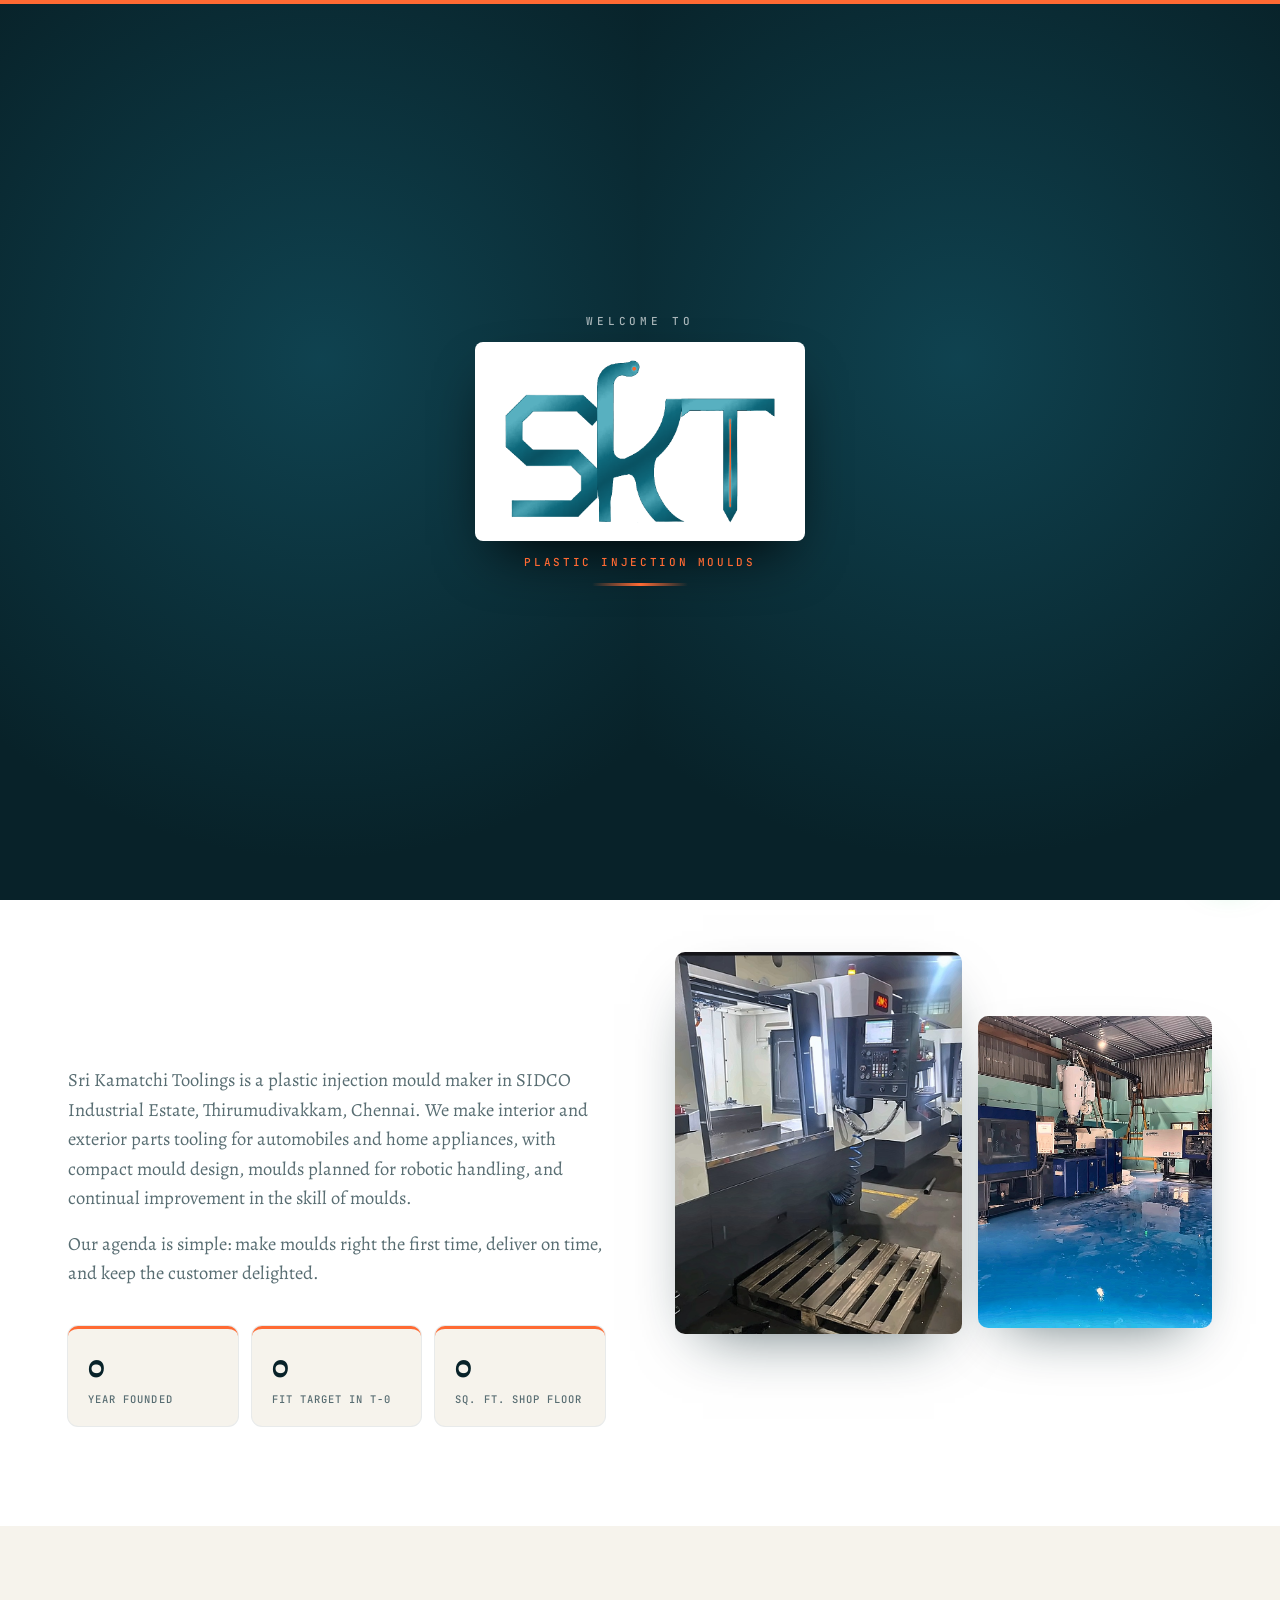
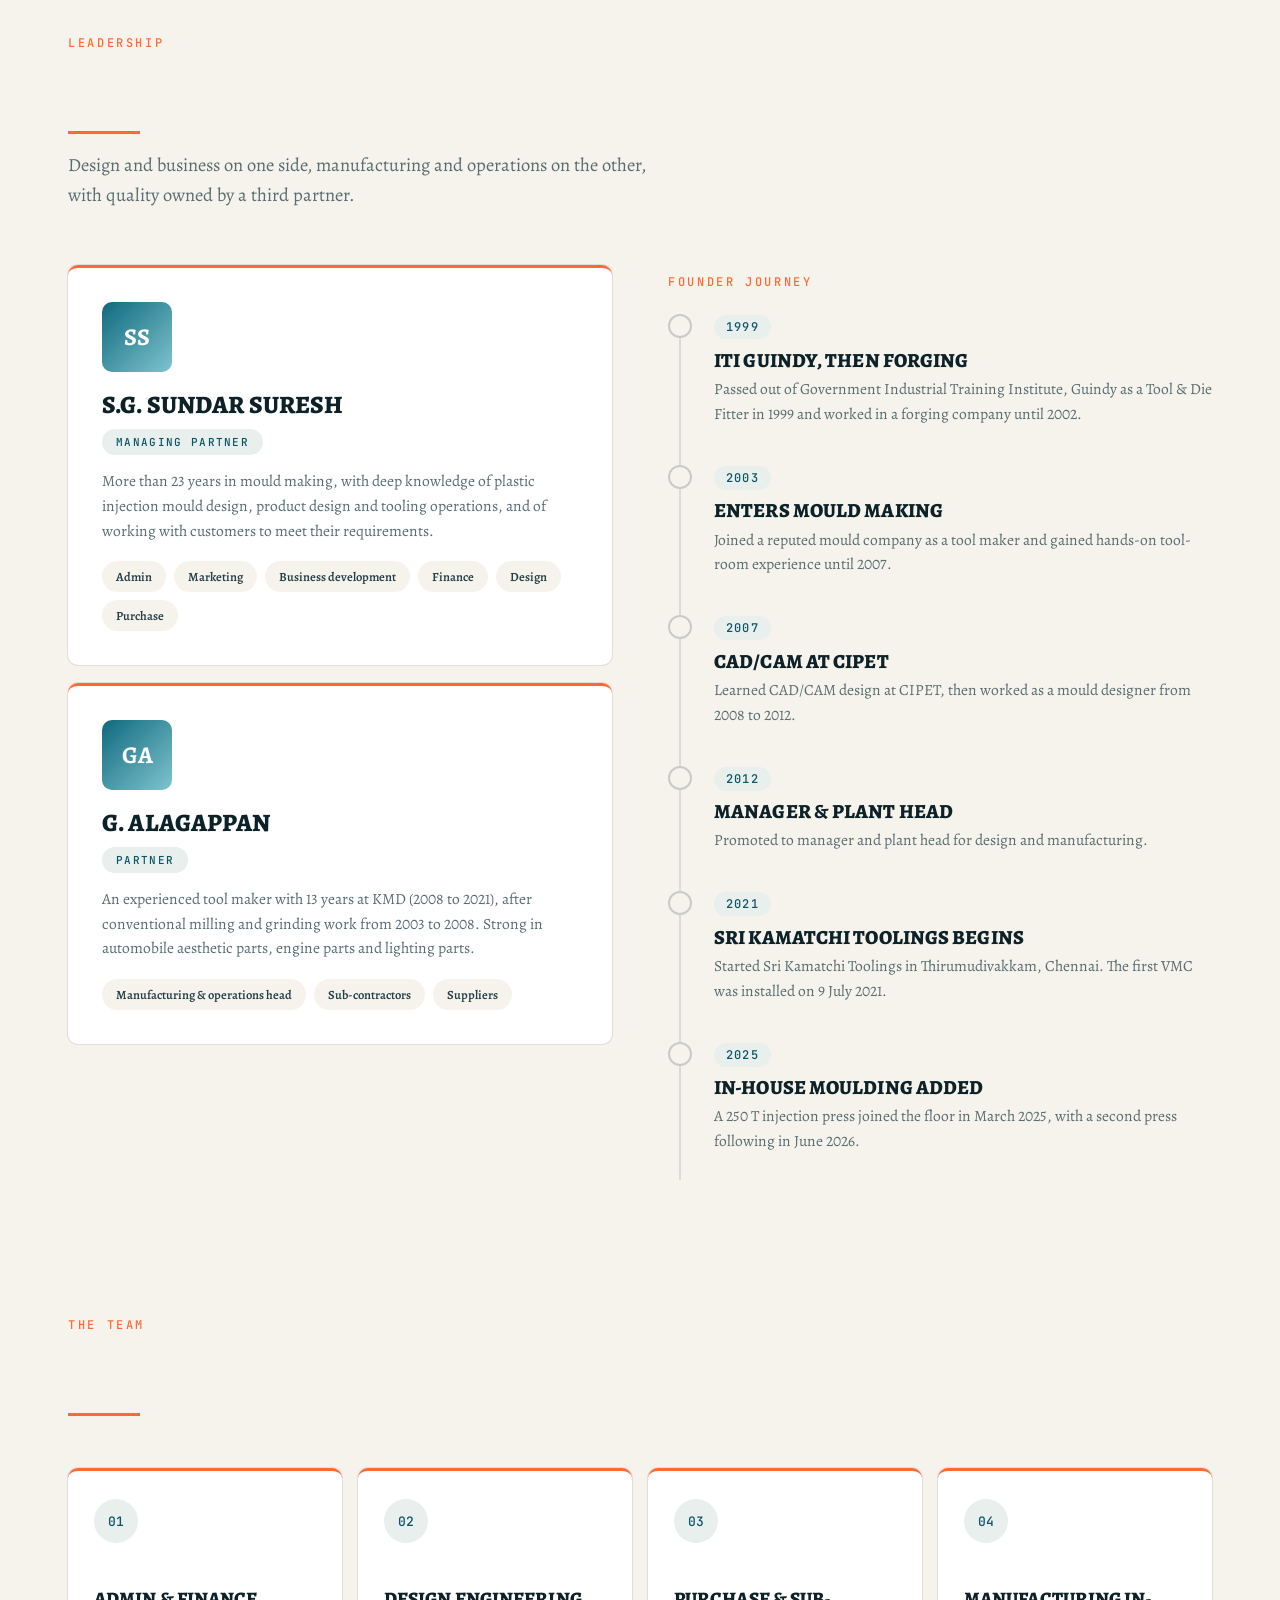
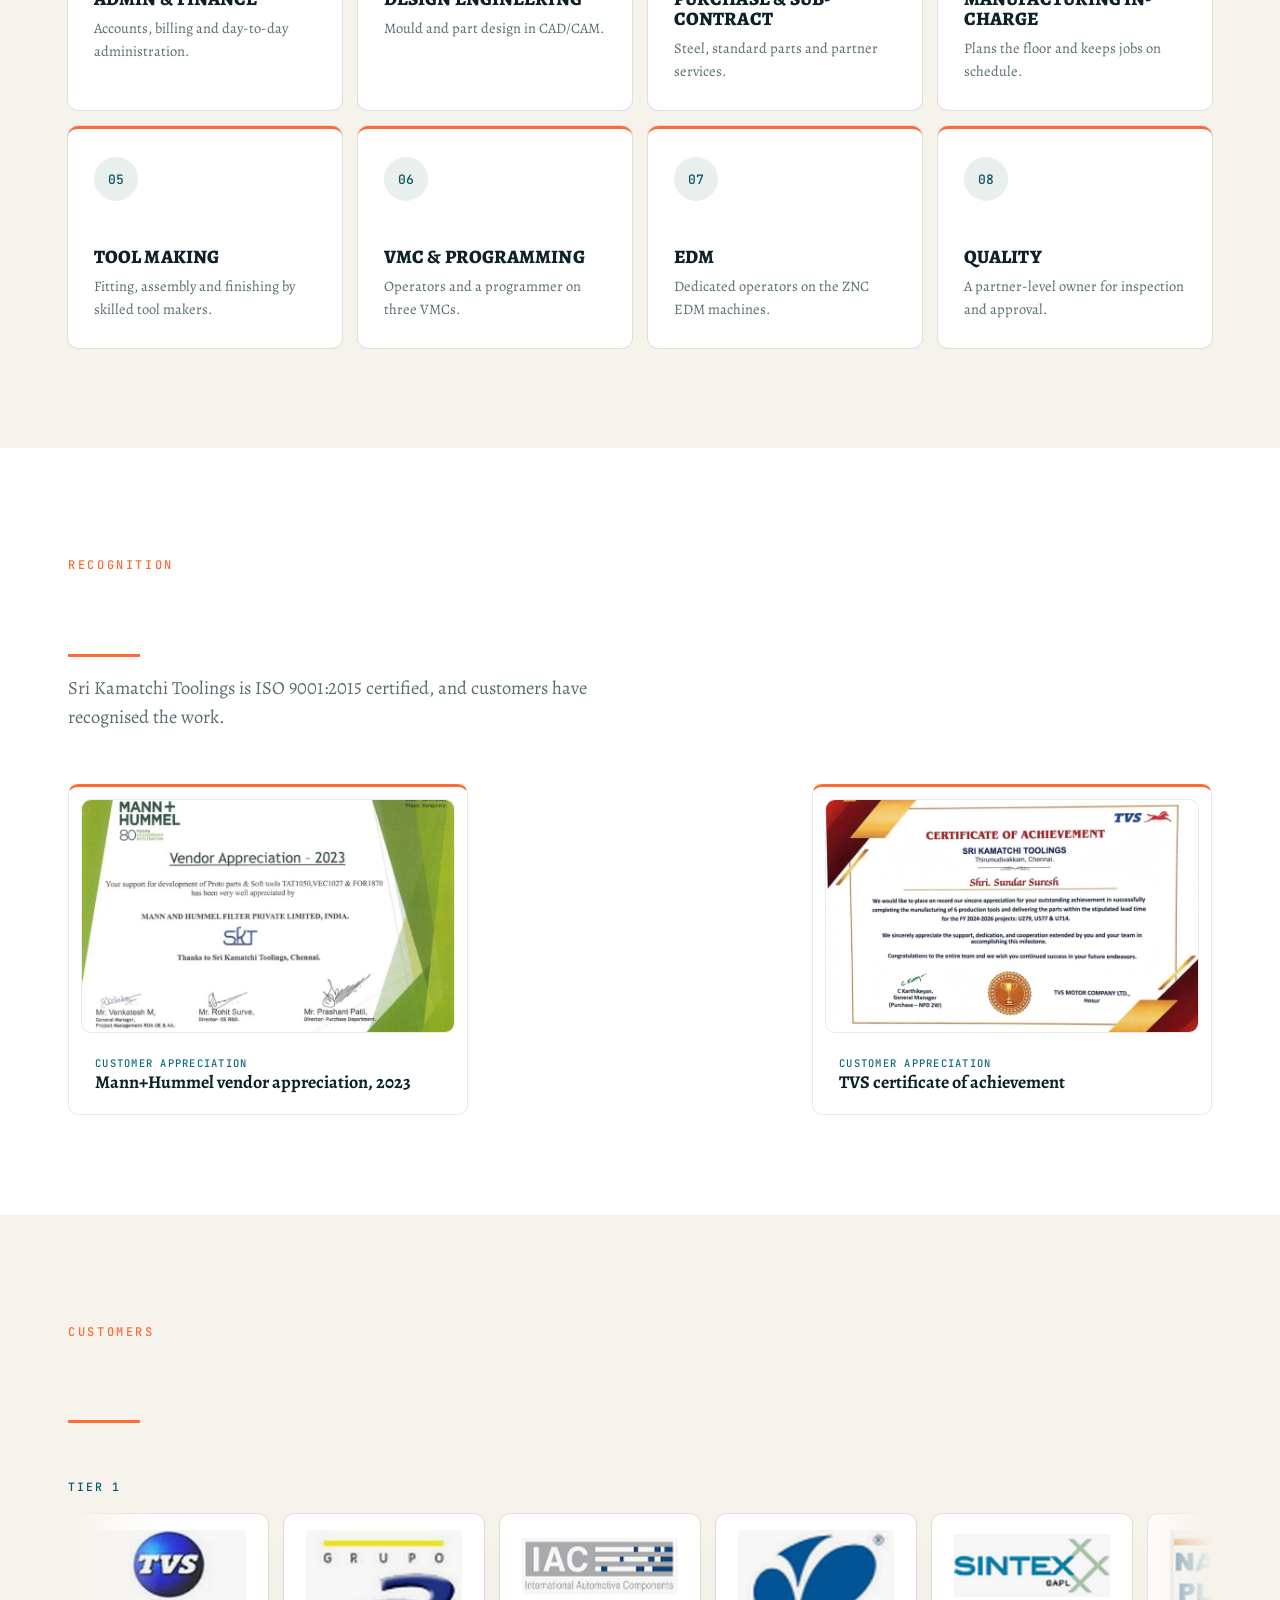
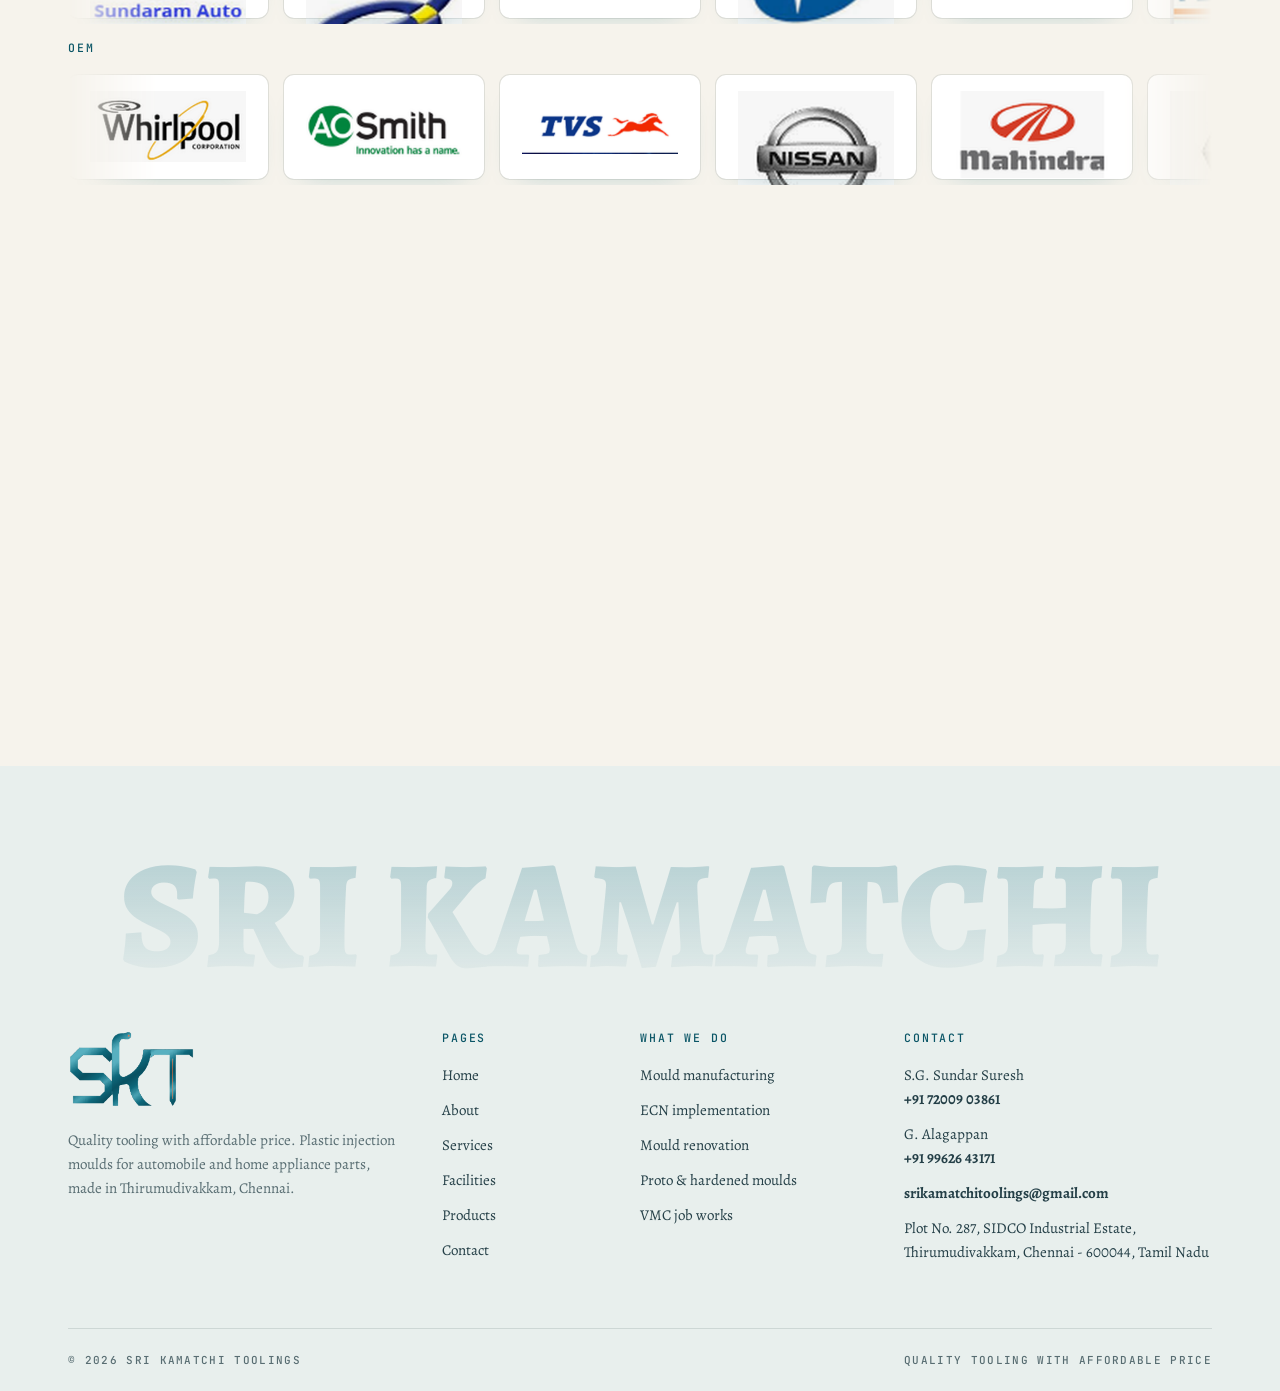
==== commit 18ccc9da: "Fix mobile steps, recolor logo, new mould open-close 3D animation" ====
--- a/about.html
+++ b/about.html
@@ -1 +1 @@
-<!doctype html><html lang="en"><head><meta charset="utf-8"><meta name="viewport" content="width=device-width,initial-scale=1"><title>About | Sri Kamatchi Toolings</title><meta name="description" content="Meet the partners behind Sri Kamatchi Toolings, a plastic injection mould maker in Thirumudivakkam, Chennai, started in 2021."><meta name="theme-color" content="#f5f9fa"><link rel="icon" href="img/logo.png"><link rel="preload" href="fonts/alegreya.woff2" as="font" type="font/woff2" crossorigin><link rel="preload" href="fonts/manrope.woff2" as="font" type="font/woff2" crossorigin><script>document.documentElement.classList.add('js');try{if(sessionStorage.getItem('skt-seen')==='1')document.documentElement.classList.add('quick')}catch(e){}</script><link rel="stylesheet" href="css/style.css?v=9"><link rel="stylesheet" href="css/theme.css?v=1"></head><body><div id="ld" aria-label="Loading"><div class="lh l"></div><div class="lh r"></div><div class="lc"><div class="lcw"><canvas aria-hidden="true"></canvas><div class="lt"><small>Welcome to</small><img src="img/logo.png" alt="Sri Kamatchi Toolings"><em>Plastic injection moulds</em><i></i></div></div></div></div><header id="hd"><div class="hd"><a class="logo" href="index.html" aria-label="Sri Kamatchi Toolings home"><img src="img/logo.png" alt="SKT logo" width="75" height="40"><div><b>Sri Kamatchi Toolings</b><small>Plastic injection moulds</small></div></a><nav aria-label="Main"><i class="pill"></i><a href="index.html">Home</a><a href="about.html" class="on">About</a><a href="services.html">Services</a><a href="facilities.html">Facilities</a><a href="products.html">Products</a><a href="contact.html">Contact</a></nav><a class="hcall" href="tel:+917200903861" aria-label="Call +91 72009 03861"><svg viewBox="0 0 24 24" fill="none" stroke="currentColor" stroke-width="1.8" stroke-linecap="round" stroke-linejoin="round" aria-hidden="true"><path d="M22 16.9v3a2 2 0 0 1-2.2 2 19.8 19.8 0 0 1-8.6-3.1 19.5 19.5 0 0 1-6-6A19.8 19.8 0 0 1 2.1 4.2 2 2 0 0 1 4.1 2h3a2 2 0 0 1 2 1.7c.1 1 .4 1.9.7 2.8a2 2 0 0 1-.5 2.1L8 9.9a16 16 0 0 0 6 6l1.3-1.3a2 2 0 0 1 2.1-.4c.9.3 1.8.6 2.8.7a2 2 0 0 1 1.7 2z"/></svg><span>72009 03861</span></a><button class="bg" aria-label="Menu" aria-expanded="false"><i></i><i></i></button></div></header><div id="mm"><a class="mi" href="index.html">Home</a><a class="mi on" href="about.html">About</a><a class="mi" href="services.html">Services</a><a class="mi" href="facilities.html">Facilities</a><a class="mi" href="products.html">Products</a><a class="mi" href="contact.html">Contact</a><div class="mf">Call <a href="tel:+917200903861">+91 72009 03861</a><br><a href="mailto:srikamatchitoolings@gmail.com">srikamatchitoolings@gmail.com</a></div></div><nav class="bn" aria-label="Quick"><a href="index.html"><svg viewBox="0 0 24 24" fill="none" stroke="currentColor" stroke-width="1.8" stroke-linecap="round" stroke-linejoin="round" aria-hidden="true"><path d="M3 11.5 12 4l9 7.5V20a1 1 0 0 1-1 1h-5v-6H9v6H4a1 1 0 0 1-1-1z"/></svg><span>Home</span></a><a href="about.html" class="on"><svg viewBox="0 0 24 24" fill="none" stroke="currentColor" stroke-width="1.8" stroke-linecap="round" stroke-linejoin="round" aria-hidden="true"><circle cx="9" cy="8" r="3.2"/><path d="M3 20c0-3.3 2.7-6 6-6s6 2.7 6 6"/><circle cx="17.5" cy="9" r="2.5"/><path d="M17 14.2c2.4.3 4.2 2.3 4.2 4.8"/></svg><span>About</span></a><a href="services.html"><svg viewBox="0 0 24 24" fill="none" stroke="currentColor" stroke-width="1.8" stroke-linecap="round" stroke-linejoin="round" aria-hidden="true"><path d="M4 5.5A1.5 1.5 0 0 1 5.5 4H11v16H5.5A1.5 1.5 0 0 1 4 18.5z"/><path d="M20 5.5A1.5 1.5 0 0 0 18.5 4H13v16h5.500a1.500 1.500 0 0 0 1.500-1.500z"/></svg><span>Services</span></a><a href="facilities.html"><svg viewBox="0 0 24 24" fill="none" stroke="currentColor" stroke-width="1.8" stroke-linecap="round" stroke-linejoin="round" aria-hidden="true"><circle cx="12" cy="12" r="3"/><circle cx="12" cy="12" r="6.6"/><path d="M12 2v3M12 19v3M2 12h3M19 12h3M4.9 4.9 7 7M17 17l2.1 2.1M4.9 19.1 7 17M17 7l2.1-2.1"/></svg><span>Facilities</span></a><a href="products.html"><svg viewBox="0 0 24 24" fill="none" stroke="currentColor" stroke-width="1.8" stroke-linecap="round" stroke-linejoin="round" aria-hidden="true"><path d="m12 3 8 4.5v9L12 21l-8-4.5v-9z"/><path d="m4 7.5 8 4.5 8-4.5M12 12v9"/></svg><span>Products</span></a><a href="contact.html"><svg viewBox="0 0 24 24" fill="none" stroke="currentColor" stroke-width="1.8" stroke-linecap="round" stroke-linejoin="round" aria-hidden="true"><path d="M22 16.9v3a2 2 0 0 1-2.2 2 19.8 19.8 0 0 1-8.6-3.1 19.5 19.5 0 0 1-6-6A19.8 19.8 0 0 1 2.1 4.2 2 2 0 0 1 4.1 2h3a2 2 0 0 1 2 1.7c.1 1 .4 1.9.7 2.8a2 2 0 0 1-.5 2.1L8 9.9a16 16 0 0 0 6 6l1.3-1.3a2 2 0 0 1 2.1-.4c.9.3 1.8.6 2.8.7a2 2 0 0 1 1.7 2z"/></svg><span>Contact</span></a></nav><section class="ph wkh"><div class="wrap"><div><div class="crumb"><a href="index.html">Home</a> / About</div><h1>Tool makers who care about <span class="hl">the first shot.</span></h1><p>Our vision, mission and the people behind every mould.</p></div><div class="hx"><div class="hx3 ab3" id="ab3" role="img" aria-label="3D animation: a milling tool cuts a pocket in a steel block, then a core insert drops in and fits"><div class="hx-tag"><i></i><b id="ab-b">VMC machining</b><span id="ab-s">Cutting the cavity pocket</span></div></div></div></div></section><section class="s paper"><div class="wrap two"><div><div class="eb">Who we are</div><h2>Quality tooling with <span class="hl">affordable price.</span></h2><p class="sub">Sri Kamatchi Toolings is a plastic injection mould maker in SIDCO Industrial Estate, Thirumudivakkam, Chennai. We make interior and exterior parts tooling for automobiles and home appliances, with compact mould design, moulds planned for robotic handling, and continual improvement in the skill of moulds.</p><p class="sub">Our agenda is simple: make moulds right the first time, deliver on time, and keep the customer delighted.</p><div class="nums"><div><b data-n="2021">0</b><span>Year founded</span></div><div><b data-n="90" data-s="%">0</b><span>Fit target in T-0</span></div><div><b data-c="1" data-n="2200">0</b><span>Sq. ft. shop floor</span></div></div></div><div class="duo"><img alt="SKT shop floor" loading="lazy" src="img/floor1.jpg"/><img alt="Injection moulding shop floor" loading="lazy" src="img/inj-shop.jpg"/></div></div></section><section class="s"><div class="wrap"><div class="sh"><div class="eb">Leadership</div><h2>Two partners, <span class="hl">one tool room</span></h2><p class="sub">Design and business on one side, manufacturing and operations on the other, with quality owned by a third partner.</p></div><div class="pg"><div><article class="pc"><div class="av">SS</div><h3>S.G. Sundar Suresh</h3><div class="rl">Managing Partner</div><p>More than 23 years in mould making, with deep knowledge of plastic injection mould design, product design and tooling operations, and of working with customers to meet their requirements.</p><div class="tags"><span>Admin</span><span>Marketing</span><span>Business development</span><span>Finance</span><span>Design</span><span>Purchase</span></div></article><article class="pc"><div class="av">GA</div><h3>G. Alagappan</h3><div class="rl">Partner</div><p>An experienced tool maker with 13 years at KMD (2008 to 2021), after conventional milling and grinding work from 2003 to 2008. Strong in automobile aesthetic parts, engine parts and lighting parts.</p><div class="tags"><span>Manufacturing &amp; operations head</span><span>Sub-contractors</span><span>Suppliers</span></div></article></div><div><div class="eb">Founder journey</div><div class="tm"><i class="fillb"></i><div class="ev"><small>1999</small><h4>ITI Guindy, then forging</h4><p>Passed out of Government Industrial Training Institute, Guindy as a Tool &amp; Die Fitter in 1999 and worked in a forging company until 2002.</p></div><div class="ev"><small>2003</small><h4>Enters mould making</h4><p>Joined a reputed mould company as a tool maker and gained hands-on tool-room experience until 2007.</p></div><div class="ev"><small>2007</small><h4>CAD/CAM at CIPET</h4><p>Learned CAD/CAM design at CIPET, then worked as a mould designer from 2008 to 2012.</p></div><div class="ev"><small>2012</small><h4>Manager &amp; plant head</h4><p>Promoted to manager and plant head for design and manufacturing.</p></div><div class="ev"><small>2021</small><h4>Sri Kamatchi Toolings begins</h4><p>Started Sri Kamatchi Toolings in Thirumudivakkam, Chennai. The first VMC was installed on 9 July 2021.</p></div><div class="ev"><small>2025</small><h4>In-house moulding added</h4><p>A 250 T injection press joined the floor in March 2025, with a second press following in June 2026.</p></div></div></div></div></div></section><section class="s" style="padding-top:20px"><div class="wrap"><div class="sh2"><div><div class="eb">The team</div><h2>Key roles that <span class="hl">run the floor</span></h2></div></div><div class="roles"><article class="role"><b>01</b><h4>Admin &amp; finance</h4><p>Accounts, billing and day-to-day administration.</p></article><article class="role"><b>02</b><h4>Design engineering</h4><p>Mould and part design in CAD/CAM.</p></article><article class="role"><b>03</b><h4>Purchase &amp; sub-contract</h4><p>Steel, standard parts and partner services.</p></article><article class="role"><b>04</b><h4>Manufacturing in-charge</h4><p>Plans the floor and keeps jobs on schedule.</p></article><article class="role"><b>05</b><h4>Tool making</h4><p>Fitting, assembly and finishing by skilled tool makers.</p></article><article class="role"><b>06</b><h4>VMC &amp; programming</h4><p>Operators and a programmer on three VMCs.</p></article><article class="role"><b>07</b><h4>EDM</h4><p>Dedicated operators on the ZNC EDM machines.</p></article><article class="role"><b>08</b><h4>Quality</h4><p>A partner-level owner for inspection and approval.</p></article></div></div></section><section class="s paper"><div class="wrap"><div class="sh2"><div><div class="eb">Recognition</div><h2>Certified &amp; <span class="hl">appreciated</span></h2><p class="sub">Sri Kamatchi Toolings is ISO 9001:2015 certified, and customers have recognised the work.</p></div></div><div class="certs"><figure class="cert" data-zoom="img/cert-mh.jpg?v=2" style="background:#fff;color:var(--ink)"><img alt="Mann+Hummel vendor appreciation 2023" loading="lazy" src="img/cert-mh.jpg?v=2"/><figcaption><small>Customer appreciation</small>Mann+Hummel vendor appreciation, 2023</figcaption></figure><figure class="cert" data-zoom="img/cert-tvs.jpg?v=2" style="background:#fff;color:var(--ink)"><img alt="TVS certificate of achievement" loading="lazy" src="img/cert-tvs.jpg?v=2"/><figcaption><small>Customer appreciation</small>TVS certificate of achievement</figcaption></figure></div></div></section><section class="s"><div class="wrap"><div class="sh"><div class="eb">Customers</div><h2>Worked with <span class="hl">Tier 1 &amp; OEM</span></h2></div><div class="tier">Tier 1</div><div aria-label="Customer logos" class="lgm r"><div class="lgt"><div class="hf"><div class="lg"><img alt="TVS Sundaram Auto Component" loading="lazy" src="img/c_tvs.png"/></div><div class="lg"><img alt="Grupo Antolin" loading="lazy" src="img/c_antolin.png"/></div><div class="lg"><img alt="International Automotive Components" loading="lazy" src="img/c_iac.png"/></div><div class="lg"><img alt="Varroc" loading="lazy" src="img/c_varroc.png"/></div><div class="lg"><img alt="Sintex" loading="lazy" src="img/c_sintex.png"/></div><div class="lg"><img alt="National Plastics" loading="lazy" src="img/c_national-plastics.png"/></div><div class="lg"><img alt="TVS Sundaram Auto Component" loading="lazy" src="img/c_tvs.png"/></div><div class="lg"><img alt="Grupo Antolin" loading="lazy" src="img/c_antolin.png"/></div><div class="lg"><img alt="International Automotive Components" loading="lazy" src="img/c_iac.png"/></div><div class="lg"><img alt="Varroc" loading="lazy" src="img/c_varroc.png"/></div><div class="lg"><img alt="Sintex" loading="lazy" src="img/c_sintex.png"/></div><div class="lg"><img alt="National Plastics" loading="lazy" src="img/c_national-plastics.png"/></div></div><div aria-hidden="true" class="hf"><div class="lg"><img alt="TVS Sundaram Auto Component" loading="lazy" src="img/c_tvs.png"/></div><div class="lg"><img alt="Grupo Antolin" loading="lazy" src="img/c_antolin.png"/></div><div class="lg"><img alt="International Automotive Components" loading="lazy" src="img/c_iac.png"/></div><div class="lg"><img alt="Varroc" loading="lazy" src="img/c_varroc.png"/></div><div class="lg"><img alt="Sintex" loading="lazy" src="img/c_sintex.png"/></div><div class="lg"><img alt="National Plastics" loading="lazy" src="img/c_national-plastics.png"/></div><div class="lg"><img alt="TVS Sundaram Auto Component" loading="lazy" src="img/c_tvs.png"/></div><div class="lg"><img alt="Grupo Antolin" loading="lazy" src="img/c_antolin.png"/></div><div class="lg"><img alt="International Automotive Components" loading="lazy" src="img/c_iac.png"/></div><div class="lg"><img alt="Varroc" loading="lazy" src="img/c_varroc.png"/></div><div class="lg"><img alt="Sintex" loading="lazy" src="img/c_sintex.png"/></div><div class="lg"><img alt="National Plastics" loading="lazy" src="img/c_national-plastics.png"/></div></div></div></div><div class="tier">OEM</div><div aria-label="Customer logos" class="lgm l"><div class="lgt"><div class="hf"><div class="lg"><img alt="Whirlpool" loading="lazy" src="img/c_whirlpool.png"/></div><div class="lg"><img alt="A. O. Smith" loading="lazy" src="img/c_aosmith.png"/></div><div class="lg"><img alt="TVS Motor" loading="lazy" src="img/c_tvs-horse.png"/></div><div class="lg"><img alt="Nissan" loading="lazy" src="img/c_nissan.png"/></div><div class="lg"><img alt="Mahindra" loading="lazy" src="img/c_mahindra.png"/></div><div class="lg"><img alt="Renault" loading="lazy" src="img/c_renault.png"/></div><div class="lg"><img alt="Whirlpool" loading="lazy" src="img/c_whirlpool.png"/></div><div class="lg"><img alt="A. O. Smith" loading="lazy" src="img/c_aosmith.png"/></div><div class="lg"><img alt="TVS Motor" loading="lazy" src="img/c_tvs-horse.png"/></div><div class="lg"><img alt="Nissan" loading="lazy" src="img/c_nissan.png"/></div><div class="lg"><img alt="Mahindra" loading="lazy" src="img/c_mahindra.png"/></div><div class="lg"><img alt="Renault" loading="lazy" src="img/c_renault.png"/></div></div><div aria-hidden="true" class="hf"><div class="lg"><img alt="Whirlpool" loading="lazy" src="img/c_whirlpool.png"/></div><div class="lg"><img alt="A. O. Smith" loading="lazy" src="img/c_aosmith.png"/></div><div class="lg"><img alt="TVS Motor" loading="lazy" src="img/c_tvs-horse.png"/></div><div class="lg"><img alt="Nissan" loading="lazy" src="img/c_nissan.png"/></div><div class="lg"><img alt="Mahindra" loading="lazy" src="img/c_mahindra.png"/></div><div class="lg"><img alt="Renault" loading="lazy" src="img/c_renault.png"/></div><div class="lg"><img alt="Whirlpool" loading="lazy" src="img/c_whirlpool.png"/></div><div class="lg"><img alt="A. O. Smith" loading="lazy" src="img/c_aosmith.png"/></div><div class="lg"><img alt="TVS Motor" loading="lazy" src="img/c_tvs-horse.png"/></div><div class="lg"><img alt="Nissan" loading="lazy" src="img/c_nissan.png"/></div><div class="lg"><img alt="Mahindra" loading="lazy" src="img/c_mahindra.png"/></div><div class="lg"><img alt="Renault" loading="lazy" src="img/c_renault.png"/></div></div></div></div></div></section><section class="s tight"><div class="wrap"><div class="cta rv"><img class="wm" src="img/logo.png" alt=""><div><h2>Have a part that needs a <span class="out">mould?</span></h2><p>Share your part drawing or sample. We will study it and come back with a compact, robot-ready mould plan.</p></div><div class="bts"><a class="btn wh" href="contact.html">Send an enquiry</a><a class="btn ow" href="tel:+917200903861">+91 72009 03861</a></div></div></div></section><footer><div class="wrap"><div class="fmark" aria-hidden="true">SRI KAMATCHI</div><div class="fg"><div><a class="logo" href="index.html" aria-label="Sri Kamatchi Toolings home"><img src="img/logo.png" alt="SKT logo" width="147" height="78"></a><p>Quality tooling with affordable price. Plastic injection moulds for automobile and home appliance parts, made in Thirumudivakkam, Chennai.</p></div><div><h4>Pages</h4><ul><li><a href="index.html">Home</a></li><li><a href="about.html">About</a></li><li><a href="services.html">Services</a></li><li><a href="facilities.html">Facilities</a></li><li><a href="products.html">Products</a></li><li><a href="contact.html">Contact</a></li></ul></div><div><h4>What we do</h4><ul><li>Mould manufacturing</li><li>ECN implementation</li><li>Mould renovation</li><li>Proto &amp; hardened moulds</li><li>VMC job works</li></ul></div><div><h4>Contact</h4><ul><li>S.G. Sundar Suresh<br><a href="tel:+917200903861">+91 72009 03861</a></li><li>G. Alagappan<br><a href="tel:+919962643171">+91 99626 43171</a></li><li><a href="mailto:srikamatchitoolings@gmail.com">srikamatchitoolings@gmail.com</a></li><li>Plot No. 287, SIDCO Industrial Estate, Thirumudivakkam, Chennai - 600044, Tamil Nadu</li></ul></div></div><div class="fb"><span>&copy; 2026 SRI KAMATCHI TOOLINGS</span><span>QUALITY TOOLING WITH AFFORDABLE PRICE</span></div></div></footer><a class="wa" href="https://wa.me/917200903861" target="_blank" rel="noopener" aria-label="Chat on WhatsApp"><svg viewBox="0 0 24 24" aria-hidden="true"><path d="M20.5 3.5A11.8 11.8 0 0 0 12 0C5.4 0 .1 5.3.1 11.9c0 2.1.5 4.1 1.6 5.9L0 24l6.4-1.7a11.9 11.9 0 0 0 5.6 1.4c6.6 0 11.9-5.3 11.9-11.9 0-3.2-1.2-6.200-3.400-8.300zM12 21.700a9.900 9.900 0 0 1-5-1.400l-.4-.2-3.800 1 1-3.700-.2-.4A9.800 9.800 0 0 1 2.100 12C2.100 6.500 6.500 2.100 12 2.100c2.600 0 5.100 1 6.900 2.900a9.800 9.800 0 0 1 2.900 7c0 5.500-4.400 9.700-9.800 9.700zm5.400-7.300c-.3-.1-1.800-.9-2-1-.3-.1-.5-.1-.7.100-.2.300-.8 1-.9 1.200-.2.200-.3.200-.6.100-.3-.1-1.200-.4-2.300-1.400-.9-.8-1.400-1.700-1.600-2-.2-.3 0-.5.100-.6l.4-.5c.1-.2.200-.3.300-.5.100-.2 0-.4 0-.5l-.9-2.200c-.2-.6-.5-.5-.7-.5h-.6c-.2 0-.5.100-.8.400-.3.300-1 1-1 2.500s1.100 2.900 1.200 3.100c.1.200 2.100 3.200 5.100 4.500 1.800.8 2.500.8 3.400.7.600-.1 1.800-.7 2-1.400.3-.7.300-1.300.2-1.400-.1-.1-.3-.2-.6-.3z"/></svg></a><div id="lb"><span>CLOSE &times;</span><img alt=""></div><script src="js/main.js?v=5"></script><script src="js/cursor.js?v=1"></script><script src="js/three.min.js"></script><script src="js/about3d.js?v=1"></script><script src="js/fluid.js?v=1"></script></body></html>+<!doctype html><html lang="en"><head><meta charset="utf-8"><meta name="viewport" content="width=device-width,initial-scale=1"><title>About | Sri Kamatchi Toolings</title><meta name="description" content="Meet the partners behind Sri Kamatchi Toolings, a plastic injection mould maker in Thirumudivakkam, Chennai, started in 2021."><meta name="theme-color" content="#f5f9fa"><link rel="icon" href="img/logo.png"><link rel="preload" href="fonts/alegreya.woff2" as="font" type="font/woff2" crossorigin><link rel="preload" href="fonts/manrope.woff2" as="font" type="font/woff2" crossorigin><script>document.documentElement.classList.add('js');try{if(sessionStorage.getItem('skt-seen')==='1')document.documentElement.classList.add('quick')}catch(e){}</script><link rel="stylesheet" href="css/style.css?v=9"><link rel="stylesheet" href="css/theme.css?v=2"></head><body><div id="ld" aria-label="Loading"><div class="lh l"></div><div class="lh r"></div><div class="lc"><div class="lcw"><canvas aria-hidden="true"></canvas><div class="lt"><small>Welcome to</small><img src="img/logo.png" alt="Sri Kamatchi Toolings"><em>Plastic injection moulds</em><i></i></div></div></div></div><header id="hd"><div class="hd"><a class="logo" href="index.html" aria-label="Sri Kamatchi Toolings home"><img src="img/logo.png" alt="SKT logo" width="65" height="40"><div><b>Sri Kamatchi Toolings</b><small>Plastic injection moulds</small></div></a><nav aria-label="Main"><i class="pill"></i><a href="index.html">Home</a><a href="about.html" class="on">About</a><a href="services.html">Services</a><a href="facilities.html">Facilities</a><a href="products.html">Products</a><a href="contact.html">Contact</a></nav><a class="hcall" href="tel:+917200903861" aria-label="Call +91 72009 03861"><svg viewBox="0 0 24 24" fill="none" stroke="currentColor" stroke-width="1.8" stroke-linecap="round" stroke-linejoin="round" aria-hidden="true"><path d="M22 16.9v3a2 2 0 0 1-2.2 2 19.8 19.8 0 0 1-8.6-3.1 19.5 19.5 0 0 1-6-6A19.8 19.8 0 0 1 2.1 4.2 2 2 0 0 1 4.1 2h3a2 2 0 0 1 2 1.7c.1 1 .4 1.9.7 2.8a2 2 0 0 1-.5 2.1L8 9.9a16 16 0 0 0 6 6l1.3-1.3a2 2 0 0 1 2.1-.4c.9.3 1.8.6 2.8.7a2 2 0 0 1 1.7 2z"/></svg><span>72009 03861</span></a><button class="bg" aria-label="Menu" aria-expanded="false"><i></i><i></i></button></div></header><div id="mm"><a class="mi" href="index.html">Home</a><a class="mi on" href="about.html">About</a><a class="mi" href="services.html">Services</a><a class="mi" href="facilities.html">Facilities</a><a class="mi" href="products.html">Products</a><a class="mi" href="contact.html">Contact</a><div class="mf">Call <a href="tel:+917200903861">+91 72009 03861</a><br><a href="mailto:srikamatchitoolings@gmail.com">srikamatchitoolings@gmail.com</a></div></div><nav class="bn" aria-label="Quick"><a href="index.html"><svg viewBox="0 0 24 24" fill="none" stroke="currentColor" stroke-width="1.8" stroke-linecap="round" stroke-linejoin="round" aria-hidden="true"><path d="M3 11.5 12 4l9 7.5V20a1 1 0 0 1-1 1h-5v-6H9v6H4a1 1 0 0 1-1-1z"/></svg><span>Home</span></a><a href="about.html" class="on"><svg viewBox="0 0 24 24" fill="none" stroke="currentColor" stroke-width="1.8" stroke-linecap="round" stroke-linejoin="round" aria-hidden="true"><circle cx="9" cy="8" r="3.2"/><path d="M3 20c0-3.3 2.7-6 6-6s6 2.7 6 6"/><circle cx="17.5" cy="9" r="2.5"/><path d="M17 14.2c2.4.3 4.2 2.3 4.2 4.8"/></svg><span>About</span></a><a href="services.html"><svg viewBox="0 0 24 24" fill="none" stroke="currentColor" stroke-width="1.8" stroke-linecap="round" stroke-linejoin="round" aria-hidden="true"><path d="M4 5.5A1.5 1.5 0 0 1 5.5 4H11v16H5.5A1.5 1.5 0 0 1 4 18.5z"/><path d="M20 5.5A1.5 1.5 0 0 0 18.5 4H13v16h5.500a1.500 1.500 0 0 0 1.500-1.500z"/></svg><span>Services</span></a><a href="facilities.html"><svg viewBox="0 0 24 24" fill="none" stroke="currentColor" stroke-width="1.8" stroke-linecap="round" stroke-linejoin="round" aria-hidden="true"><circle cx="12" cy="12" r="3"/><circle cx="12" cy="12" r="6.6"/><path d="M12 2v3M12 19v3M2 12h3M19 12h3M4.9 4.9 7 7M17 17l2.1 2.1M4.9 19.1 7 17M17 7l2.1-2.1"/></svg><span>Facilities</span></a><a href="products.html"><svg viewBox="0 0 24 24" fill="none" stroke="currentColor" stroke-width="1.8" stroke-linecap="round" stroke-linejoin="round" aria-hidden="true"><path d="m12 3 8 4.5v9L12 21l-8-4.5v-9z"/><path d="m4 7.5 8 4.5 8-4.5M12 12v9"/></svg><span>Products</span></a><a href="contact.html"><svg viewBox="0 0 24 24" fill="none" stroke="currentColor" stroke-width="1.8" stroke-linecap="round" stroke-linejoin="round" aria-hidden="true"><path d="M22 16.9v3a2 2 0 0 1-2.2 2 19.8 19.8 0 0 1-8.6-3.1 19.5 19.5 0 0 1-6-6A19.8 19.8 0 0 1 2.1 4.2 2 2 0 0 1 4.1 2h3a2 2 0 0 1 2 1.7c.1 1 .4 1.9.7 2.8a2 2 0 0 1-.5 2.1L8 9.9a16 16 0 0 0 6 6l1.3-1.3a2 2 0 0 1 2.1-.4c.9.3 1.8.6 2.8.7a2 2 0 0 1 1.7 2z"/></svg><span>Contact</span></a></nav><section class="ph wkh"><div class="wrap"><div><div class="crumb"><a href="index.html">Home</a> / About</div><h1>Tool makers who care about <span class="hl">the first shot.</span></h1><p>Our vision, mission and the people behind every mould.</p></div><div class="hx"><div class="hx3 ab3" id="ab3" role="img" aria-label="3D animation of a steel mould opening to reveal a fan part and then closing"></div></div></div></section><section class="s paper"><div class="wrap two"><div><div class="eb">Who we are</div><h2>Quality tooling with <span class="hl">affordable price.</span></h2><p class="sub">Sri Kamatchi Toolings is a plastic injection mould maker in SIDCO Industrial Estate, Thirumudivakkam, Chennai. We make interior and exterior parts tooling for automobiles and home appliances, with compact mould design, moulds planned for robotic handling, and continual improvement in the skill of moulds.</p><p class="sub">Our agenda is simple: make moulds right the first time, deliver on time, and keep the customer delighted.</p><div class="nums"><div><b data-n="2021">0</b><span>Year founded</span></div><div><b data-n="90" data-s="%">0</b><span>Fit target in T-0</span></div><div><b data-c="1" data-n="2200">0</b><span>Sq. ft. shop floor</span></div></div></div><div class="duo"><img alt="SKT shop floor" loading="lazy" src="img/floor1.jpg"/><img alt="Injection moulding shop floor" loading="lazy" src="img/inj-shop.jpg"/></div></div></section><section class="s"><div class="wrap"><div class="sh"><div class="eb">Leadership</div><h2>Two partners, <span class="hl">one tool room</span></h2><p class="sub">Design and business on one side, manufacturing and operations on the other, with quality owned by a third partner.</p></div><div class="pg"><div><article class="pc"><div class="av">SS</div><h3>S.G. Sundar Suresh</h3><div class="rl">Managing Partner</div><p>More than 23 years in mould making, with deep knowledge of plastic injection mould design, product design and tooling operations, and of working with customers to meet their requirements.</p><div class="tags"><span>Admin</span><span>Marketing</span><span>Business development</span><span>Finance</span><span>Design</span><span>Purchase</span></div></article><article class="pc"><div class="av">GA</div><h3>G. Alagappan</h3><div class="rl">Partner</div><p>An experienced tool maker with 13 years at KMD (2008 to 2021), after conventional milling and grinding work from 2003 to 2008. Strong in automobile aesthetic parts, engine parts and lighting parts.</p><div class="tags"><span>Manufacturing &amp; operations head</span><span>Sub-contractors</span><span>Suppliers</span></div></article></div><div><div class="eb">Founder journey</div><div class="tm"><i class="fillb"></i><div class="ev"><small>1999</small><h4>ITI Guindy, then forging</h4><p>Passed out of Government Industrial Training Institute, Guindy as a Tool &amp; Die Fitter in 1999 and worked in a forging company until 2002.</p></div><div class="ev"><small>2003</small><h4>Enters mould making</h4><p>Joined a reputed mould company as a tool maker and gained hands-on tool-room experience until 2007.</p></div><div class="ev"><small>2007</small><h4>CAD/CAM at CIPET</h4><p>Learned CAD/CAM design at CIPET, then worked as a mould designer from 2008 to 2012.</p></div><div class="ev"><small>2012</small><h4>Manager &amp; plant head</h4><p>Promoted to manager and plant head for design and manufacturing.</p></div><div class="ev"><small>2021</small><h4>Sri Kamatchi Toolings begins</h4><p>Started Sri Kamatchi Toolings in Thirumudivakkam, Chennai. The first VMC was installed on 9 July 2021.</p></div><div class="ev"><small>2025</small><h4>In-house moulding added</h4><p>A 250 T injection press joined the floor in March 2025, with a second press following in June 2026.</p></div></div></div></div></div></section><section class="s" style="padding-top:20px"><div class="wrap"><div class="sh2"><div><div class="eb">The team</div><h2>Key roles that <span class="hl">run the floor</span></h2></div></div><div class="roles"><article class="role"><b>01</b><h4>Admin &amp; finance</h4><p>Accounts, billing and day-to-day administration.</p></article><article class="role"><b>02</b><h4>Design engineering</h4><p>Mould and part design in CAD/CAM.</p></article><article class="role"><b>03</b><h4>Purchase &amp; sub-contract</h4><p>Steel, standard parts and partner services.</p></article><article class="role"><b>04</b><h4>Manufacturing in-charge</h4><p>Plans the floor and keeps jobs on schedule.</p></article><article class="role"><b>05</b><h4>Tool making</h4><p>Fitting, assembly and finishing by skilled tool makers.</p></article><article class="role"><b>06</b><h4>VMC &amp; programming</h4><p>Operators and a programmer on three VMCs.</p></article><article class="role"><b>07</b><h4>EDM</h4><p>Dedicated operators on the ZNC EDM machines.</p></article><article class="role"><b>08</b><h4>Quality</h4><p>A partner-level owner for inspection and approval.</p></article></div></div></section><section class="s paper"><div class="wrap"><div class="sh2"><div><div class="eb">Recognition</div><h2>Certified &amp; <span class="hl">appreciated</span></h2><p class="sub">Sri Kamatchi Toolings is ISO 9001:2015 certified, and customers have recognised the work.</p></div></div><div class="certs"><figure class="cert" data-zoom="img/cert-mh.jpg?v=2" style="background:#fff;color:var(--ink)"><img alt="Mann+Hummel vendor appreciation 2023" loading="lazy" src="img/cert-mh.jpg?v=2"/><figcaption><small>Customer appreciation</small>Mann+Hummel vendor appreciation, 2023</figcaption></figure><figure class="cert" data-zoom="img/cert-tvs.jpg?v=2" style="background:#fff;color:var(--ink)"><img alt="TVS certificate of achievement" loading="lazy" src="img/cert-tvs.jpg?v=2"/><figcaption><small>Customer appreciation</small>TVS certificate of achievement</figcaption></figure></div></div></section><section class="s"><div class="wrap"><div class="sh"><div class="eb">Customers</div><h2>Worked with <span class="hl">Tier 1 &amp; OEM</span></h2></div><div class="tier">Tier 1</div><div aria-label="Customer logos" class="lgm r"><div class="lgt"><div class="hf"><div class="lg"><img alt="TVS Sundaram Auto Component" loading="lazy" src="img/c_tvs.png"/></div><div class="lg"><img alt="Grupo Antolin" loading="lazy" src="img/c_antolin.png"/></div><div class="lg"><img alt="International Automotive Components" loading="lazy" src="img/c_iac.png"/></div><div class="lg"><img alt="Varroc" loading="lazy" src="img/c_varroc.png"/></div><div class="lg"><img alt="Sintex" loading="lazy" src="img/c_sintex.png"/></div><div class="lg"><img alt="National Plastics" loading="lazy" src="img/c_national-plastics.png"/></div><div class="lg"><img alt="TVS Sundaram Auto Component" loading="lazy" src="img/c_tvs.png"/></div><div class="lg"><img alt="Grupo Antolin" loading="lazy" src="img/c_antolin.png"/></div><div class="lg"><img alt="International Automotive Components" loading="lazy" src="img/c_iac.png"/></div><div class="lg"><img alt="Varroc" loading="lazy" src="img/c_varroc.png"/></div><div class="lg"><img alt="Sintex" loading="lazy" src="img/c_sintex.png"/></div><div class="lg"><img alt="National Plastics" loading="lazy" src="img/c_national-plastics.png"/></div></div><div aria-hidden="true" class="hf"><div class="lg"><img alt="TVS Sundaram Auto Component" loading="lazy" src="img/c_tvs.png"/></div><div class="lg"><img alt="Grupo Antolin" loading="lazy" src="img/c_antolin.png"/></div><div class="lg"><img alt="International Automotive Components" loading="lazy" src="img/c_iac.png"/></div><div class="lg"><img alt="Varroc" loading="lazy" src="img/c_varroc.png"/></div><div class="lg"><img alt="Sintex" loading="lazy" src="img/c_sintex.png"/></div><div class="lg"><img alt="National Plastics" loading="lazy" src="img/c_national-plastics.png"/></div><div class="lg"><img alt="TVS Sundaram Auto Component" loading="lazy" src="img/c_tvs.png"/></div><div class="lg"><img alt="Grupo Antolin" loading="lazy" src="img/c_antolin.png"/></div><div class="lg"><img alt="International Automotive Components" loading="lazy" src="img/c_iac.png"/></div><div class="lg"><img alt="Varroc" loading="lazy" src="img/c_varroc.png"/></div><div class="lg"><img alt="Sintex" loading="lazy" src="img/c_sintex.png"/></div><div class="lg"><img alt="National Plastics" loading="lazy" src="img/c_national-plastics.png"/></div></div></div></div><div class="tier">OEM</div><div aria-label="Customer logos" class="lgm l"><div class="lgt"><div class="hf"><div class="lg"><img alt="Whirlpool" loading="lazy" src="img/c_whirlpool.png"/></div><div class="lg"><img alt="A. O. Smith" loading="lazy" src="img/c_aosmith.png"/></div><div class="lg"><img alt="TVS Motor" loading="lazy" src="img/c_tvs-horse.png"/></div><div class="lg"><img alt="Nissan" loading="lazy" src="img/c_nissan.png"/></div><div class="lg"><img alt="Mahindra" loading="lazy" src="img/c_mahindra.png"/></div><div class="lg"><img alt="Renault" loading="lazy" src="img/c_renault.png"/></div><div class="lg"><img alt="Whirlpool" loading="lazy" src="img/c_whirlpool.png"/></div><div class="lg"><img alt="A. O. Smith" loading="lazy" src="img/c_aosmith.png"/></div><div class="lg"><img alt="TVS Motor" loading="lazy" src="img/c_tvs-horse.png"/></div><div class="lg"><img alt="Nissan" loading="lazy" src="img/c_nissan.png"/></div><div class="lg"><img alt="Mahindra" loading="lazy" src="img/c_mahindra.png"/></div><div class="lg"><img alt="Renault" loading="lazy" src="img/c_renault.png"/></div></div><div aria-hidden="true" class="hf"><div class="lg"><img alt="Whirlpool" loading="lazy" src="img/c_whirlpool.png"/></div><div class="lg"><img alt="A. O. Smith" loading="lazy" src="img/c_aosmith.png"/></div><div class="lg"><img alt="TVS Motor" loading="lazy" src="img/c_tvs-horse.png"/></div><div class="lg"><img alt="Nissan" loading="lazy" src="img/c_nissan.png"/></div><div class="lg"><img alt="Mahindra" loading="lazy" src="img/c_mahindra.png"/></div><div class="lg"><img alt="Renault" loading="lazy" src="img/c_renault.png"/></div><div class="lg"><img alt="Whirlpool" loading="lazy" src="img/c_whirlpool.png"/></div><div class="lg"><img alt="A. O. Smith" loading="lazy" src="img/c_aosmith.png"/></div><div class="lg"><img alt="TVS Motor" loading="lazy" src="img/c_tvs-horse.png"/></div><div class="lg"><img alt="Nissan" loading="lazy" src="img/c_nissan.png"/></div><div class="lg"><img alt="Mahindra" loading="lazy" src="img/c_mahindra.png"/></div><div class="lg"><img alt="Renault" loading="lazy" src="img/c_renault.png"/></div></div></div></div></div></section><section class="s tight"><div class="wrap"><div class="cta rv"><img class="wm" src="img/logo.png" alt=""><div><h2>Have a part that needs a <span class="out">mould?</span></h2><p>Share your part drawing or sample. We will study it and come back with a compact, robot-ready mould plan.</p></div><div class="bts"><a class="btn wh" href="contact.html">Send an enquiry</a><a class="btn ow" href="tel:+917200903861">+91 72009 03861</a></div></div></div></section><footer><div class="wrap"><div class="fmark" aria-hidden="true">SRI KAMATCHI</div><div class="fg"><div><a class="logo" href="index.html" aria-label="Sri Kamatchi Toolings home"><img src="img/logo.png" alt="SKT logo" width="127" height="78"></a><p>Quality tooling with affordable price. Plastic injection moulds for automobile and home appliance parts, made in Thirumudivakkam, Chennai.</p></div><div><h4>Pages</h4><ul><li><a href="index.html">Home</a></li><li><a href="about.html">About</a></li><li><a href="services.html">Services</a></li><li><a href="facilities.html">Facilities</a></li><li><a href="products.html">Products</a></li><li><a href="contact.html">Contact</a></li></ul></div><div><h4>What we do</h4><ul><li>Mould manufacturing</li><li>ECN implementation</li><li>Mould renovation</li><li>Proto &amp; hardened moulds</li><li>VMC job works</li></ul></div><div><h4>Contact</h4><ul><li>S.G. Sundar Suresh<br><a href="tel:+917200903861">+91 72009 03861</a></li><li>G. Alagappan<br><a href="tel:+919962643171">+91 99626 43171</a></li><li><a href="mailto:srikamatchitoolings@gmail.com">srikamatchitoolings@gmail.com</a></li><li>Plot No. 287, SIDCO Industrial Estate, Thirumudivakkam, Chennai - 600044, Tamil Nadu</li></ul></div></div><div class="fb"><span>&copy; 2026 SRI KAMATCHI TOOLINGS</span><span>QUALITY TOOLING WITH AFFORDABLE PRICE</span></div></div></footer><a class="wa" href="https://wa.me/917200903861" target="_blank" rel="noopener" aria-label="Chat on WhatsApp"><svg viewBox="0 0 24 24" aria-hidden="true"><path d="M20.5 3.5A11.8 11.8 0 0 0 12 0C5.4 0 .1 5.3.1 11.9c0 2.1.5 4.1 1.6 5.9L0 24l6.4-1.7a11.9 11.9 0 0 0 5.6 1.4c6.6 0 11.9-5.3 11.9-11.9 0-3.2-1.2-6.200-3.400-8.300zM12 21.700a9.900 9.900 0 0 1-5-1.400l-.4-.2-3.800 1 1-3.700-.2-.4A9.800 9.800 0 0 1 2.100 12C2.100 6.500 6.500 2.100 12 2.100c2.600 0 5.100 1 6.900 2.900a9.800 9.800 0 0 1 2.900 7c0 5.500-4.400 9.700-9.800 9.700zm5.400-7.300c-.3-.1-1.800-.9-2-1-.3-.1-.5-.1-.7.100-.2.300-.8 1-.9 1.200-.2.200-.3.200-.6.100-.3-.1-1.200-.4-2.300-1.400-.9-.8-1.400-1.700-1.600-2-.2-.3 0-.5.100-.6l.4-.5c.1-.2.200-.3.300-.5.100-.2 0-.4 0-.5l-.9-2.200c-.2-.6-.5-.5-.7-.5h-.6c-.2 0-.5.100-.8.400-.3.300-1 1-1 2.500s1.100 2.900 1.200 3.100c.1.200 2.100 3.200 5.100 4.500 1.800.8 2.500.8 3.400.7.600-.1 1.800-.7 2-1.400.3-.7.300-1.300.2-1.400-.1-.1-.3-.2-.6-.3z"/></svg></a><div id="lb"><span>CLOSE &times;</span><img alt=""></div><script src="js/main.js?v=5"></script><script src="js/cursor.js?v=1"></script><script src="js/three.min.js"></script><script src="js/mouldopen.js?v=1"></script><script src="js/fluid.js?v=1"></script></body></html>
--- a/css/style.css
+++ b/css/style.css
@@ -106,7 +106,7 @@
 .hd{width:min(1180px,100%);display:flex;align-items:center;gap:18px;padding:9px 10px 9px 12px;background:#ffffffd9;-webkit-backdrop-filter:blur(18px) saturate(1.5);backdrop-filter:blur(18px) saturate(1.5);border-radius:999px;box-shadow:0 14px 44px -16px #24748044,0 0 0 1px #14282b12;transition:background .4s,box-shadow .4s}
 header.solid .hd{background:#fffffff2}
 .logo{display:flex;align-items:center;gap:12px;flex:none}
-.logo img{height:40px;width:auto;aspect-ratio:1457/773}
+.logo img{height:40px;width:auto;aspect-ratio:858/529}
 .logo div{line-height:1.15}
 .logo b{display:block;font:700 15.5px var(--hf);letter-spacing:0}
 .logo small{display:block;margin-top:3px;font:500 10px var(--mf);letter-spacing:.16em;text-transform:uppercase;color:var(--mut)}
--- a/css/theme.css
+++ b/css/theme.css
@@ -239,3 +239,31 @@
 }
 .js .ph .hx{opacity:0;transform:translateY(30px)}
 .ready .ph .hx{opacity:1;transform:none;transition:opacity 1s var(--out) .2s,transform 1.1s var(--out) .2s}
+
+/* ---------- phone fix: "How a mould works" - all 4 steps must fit above the bottom nav ---------- */
+@media(max-width:1080px){
+  #flow .pin{height:100vh;height:100svh;box-sizing:border-box;padding:70px 0 98px;align-items:center}
+  #flow .wrap{gap:0}
+  .mv canvas{height:clamp(150px,27svh,250px)}
+  .mv .state{margin-top:2px;font-size:10.5px}
+  #flow .eb{margin:8px 0 6px;font-size:11px}
+  #flow h2{font-size:clamp(22px,6.6vw,32px)}
+  .stps{margin-top:8px}
+  .stp{grid-template-columns:40px 1fr;gap:0 12px;padding:7px 0}
+  .stp b{width:32px;height:32px;font-size:12px}
+  .stp h4{font-size:17px}
+  .stp p{font-size:13.5px;line-height:1.35}
+  .stp.on p{max-height:80px;padding-top:3px}
+  .stp.on{transform:none}
+  .pbar{margin-top:10px}
+}
+@media(max-width:1080px) and (max-height:700px){
+  #flow .pin{padding:64px 0 92px}
+  .mv canvas{height:clamp(110px,20svh,150px)}
+  #flow h2{font-size:20px}
+  .stp{padding:5px 0}
+  .stp b{width:28px;height:28px}
+  .stp h4{font-size:15.5px}
+  .stp p{font-size:12.5px;max-width:calc(100% - 52px)}
+  .pbar{margin-top:6px}
+}
